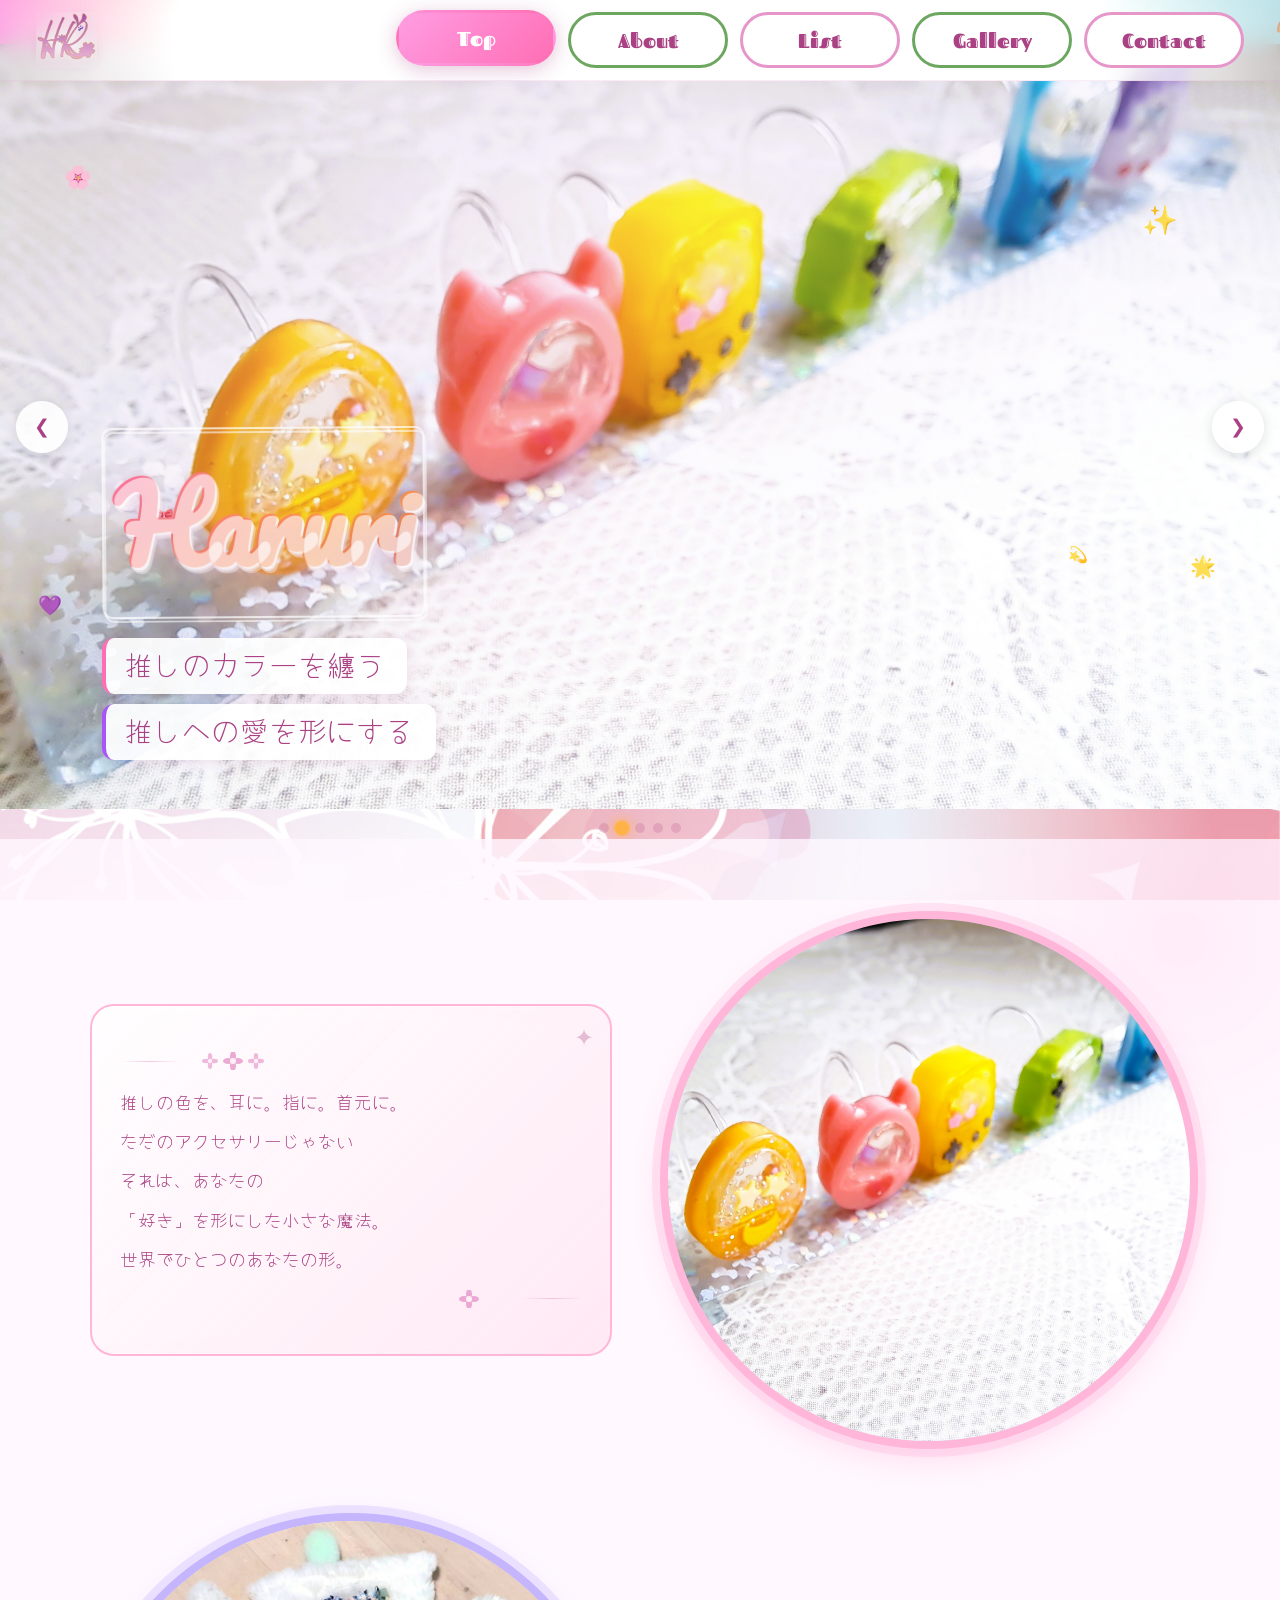
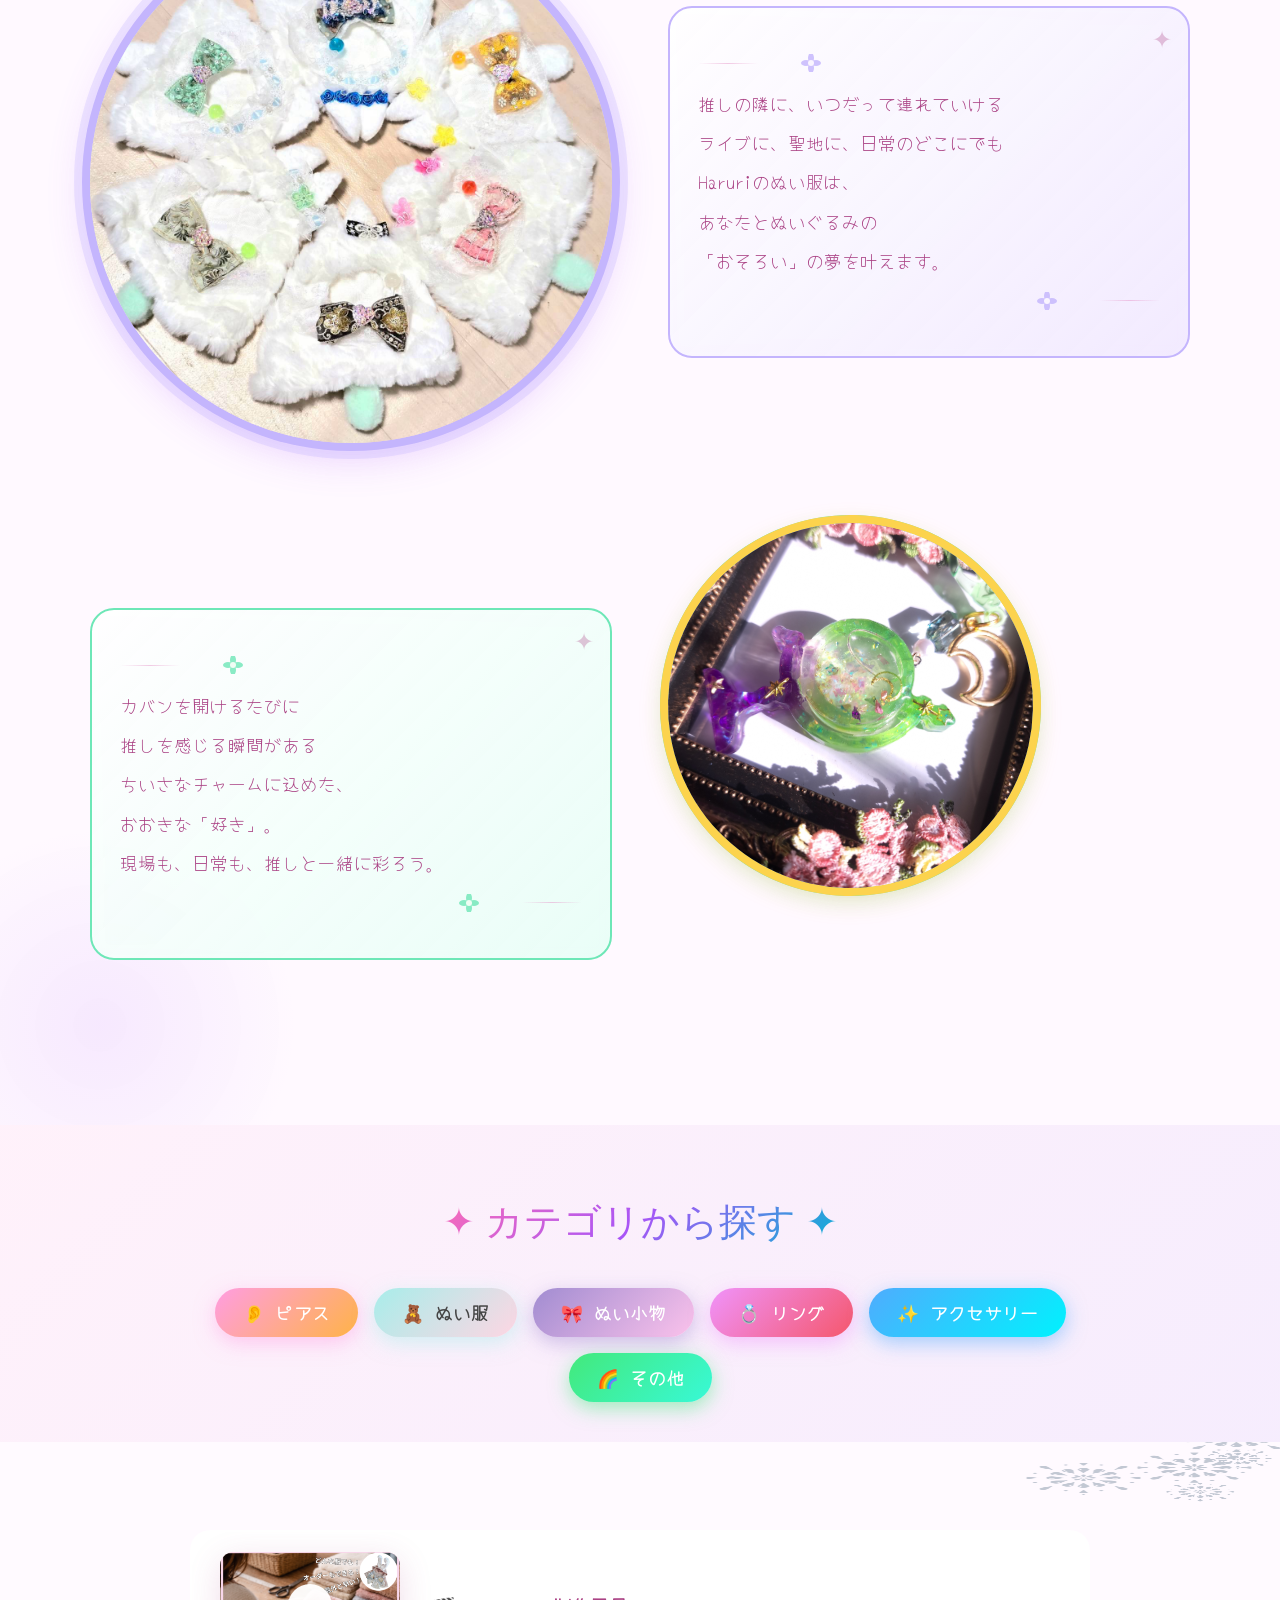
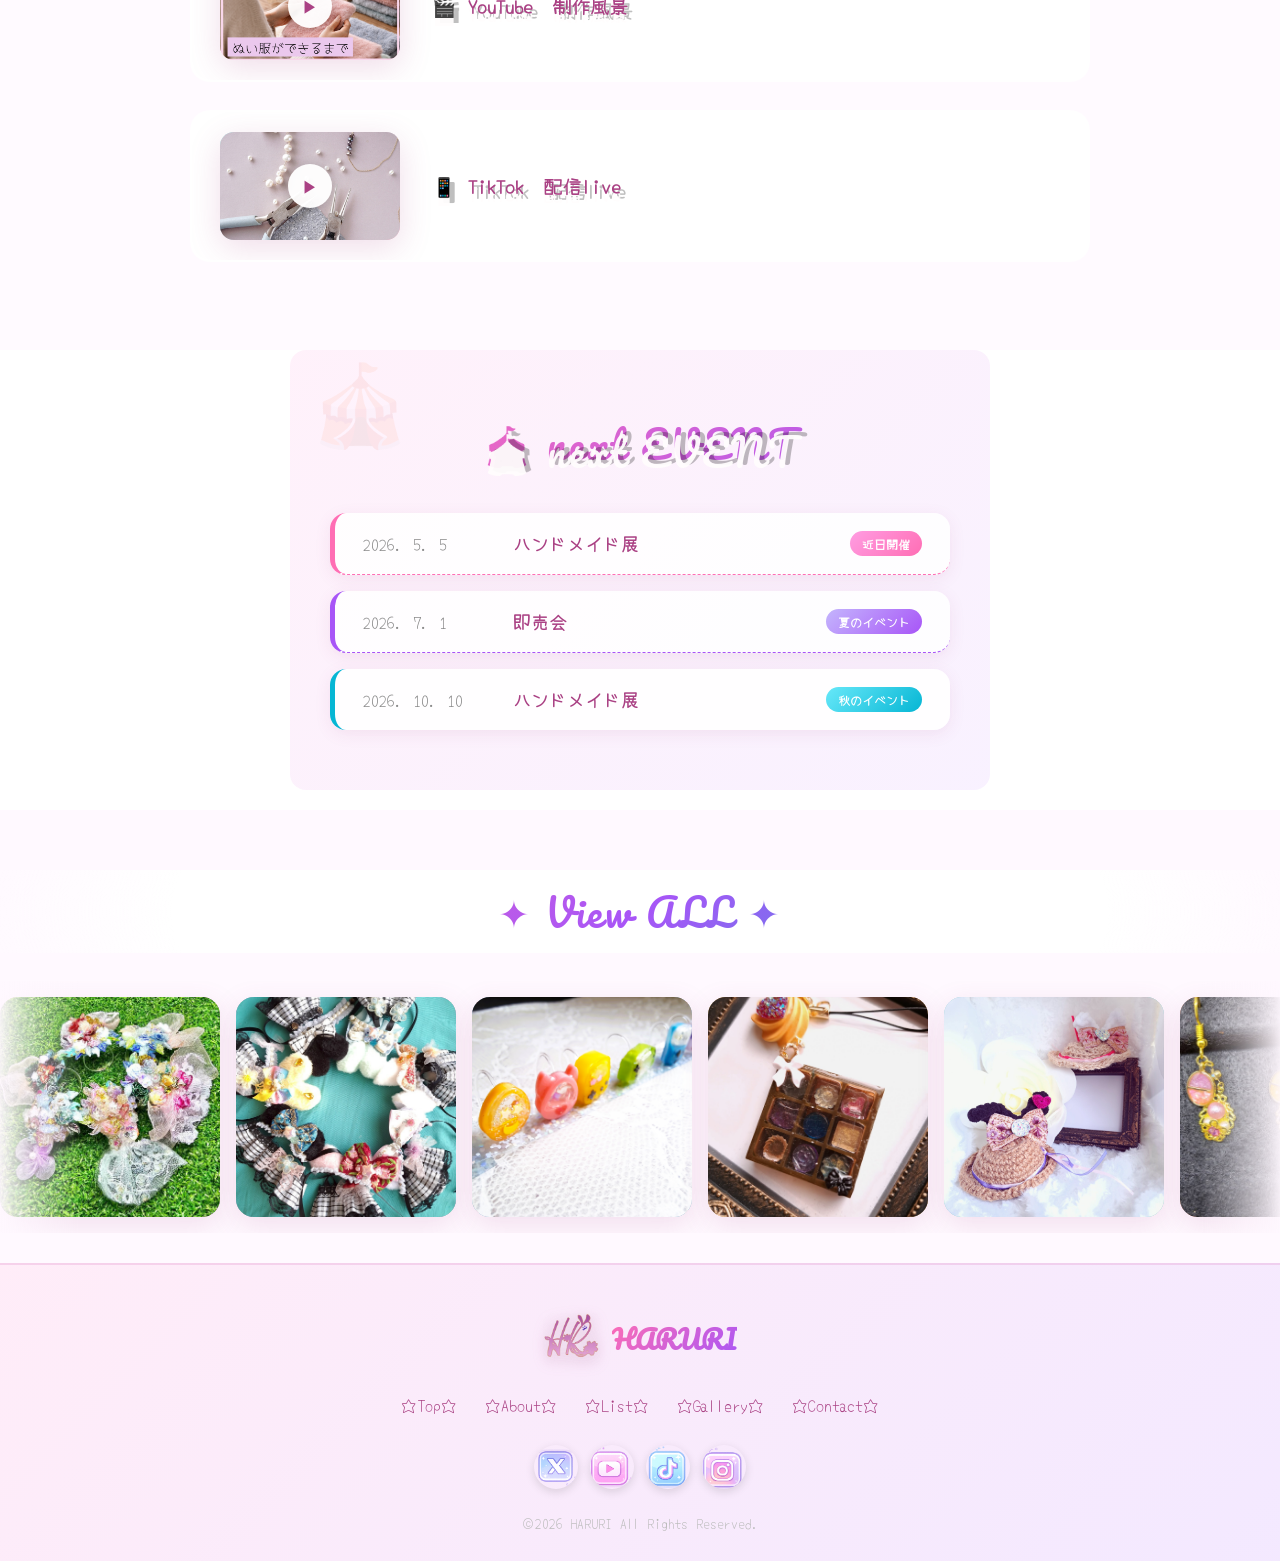
==== index.html @ 128d3395 "Update index.html" ====
<!DOCTYPE html>
<html lang="ja">
<head>
  <meta charset="UTF-8" />
  <meta name="viewport" content="width=device-width, initial-scale=1.0" />
  <title>HARURI - 推しの色を、耳に。指に。首元に。</title>
  <link rel="preconnect" href="https://fonts.googleapis.com" />
  <link rel="preconnect" href="https://fonts.gstatic.com" crossorigin />
  <link href="https://fonts.googleapis.com/css2?family=Fascinate+Inline&family=Yomogi&family=Pacifico&display=swap" rel="stylesheet" />
  <link rel="stylesheet" href="style.css" />
  <style>
    /* ===== POP UPGRADE STYLES ===== */

    /* Rainbow gradient util */
    @keyframes rainbowShift {
      0%   { filter: hue-rotate(0deg); }
      100% { filter: hue-rotate(360deg); }
    }
    @keyframes floatY {
      0%,100% { transform: translateY(0px) rotate(0deg); }
      50%      { transform: translateY(-14px) rotate(2deg); }
    }
    @keyframes floatYR {
      0%,100% { transform: translateY(0px) rotate(0deg); }
      50%      { transform: translateY(-10px) rotate(-2deg); }
    }
    @keyframes popIn {
      0%   { transform: scale(0) rotate(-10deg); opacity: 0; }
      70%  { transform: scale(1.15) rotate(3deg); opacity: 1; }
      100% { transform: scale(1) rotate(0deg); opacity: 1; }
    }
    @keyframes sparkle {
      0%,100% { opacity:0; transform: scale(0.4) rotate(0deg); }
      50%      { opacity:1; transform: scale(1.2) rotate(180deg); }
    }
    @keyframes marqueeLeft {
      from { transform: translateX(0); }
      to   { transform: translateX(-50%); }
    }
    @keyframes bounce {
      0%,100% { transform: translateY(0); }
      40%     { transform: translateY(-8px); }
      60%     { transform: translateY(-4px); }
    }
    @keyframes wobble {
      0%,100% { transform: rotate(-3deg); }
      50%     { transform: rotate(3deg); }
    }
    @keyframes pulseGlow {
      0%,100% { box-shadow: 0 0 10px 2px rgba(246,114,182,0.4); }
      50%     { box-shadow: 0 0 28px 10px rgba(168,85,247,0.5); }
    }
    @keyframes gradientBG {
      0%   { background-position: 0% 50%; }
      50%  { background-position: 100% 50%; }
      100% { background-position: 0% 50%; }
    }
    @keyframes twinkle {
      0%,100% { opacity:0.2; transform:scale(0.7); }
      50%      { opacity:1; transform:scale(1.3); }
    }
    @keyframes slideInLeft {
      from { opacity:0; transform:translateX(-60px); }
      to   { opacity:1; transform:translateX(0); }
    }
    @keyframes slideInRight {
      from { opacity:0; transform:translateX(60px); }
      to   { opacity:1; transform:translateX(0); }
    }
    @keyframes charPop {
      0%   { opacity:0; transform:translateY(30px) scale(0.5) rotate(-10deg); }
      60%  { transform:translateY(-6px) scale(1.1) rotate(3deg); }
      100% { opacity:1; transform:translateY(0) scale(1) rotate(0deg); }
    }
    @keyframes spin {
      from { transform: rotate(0deg); }
      to   { transform: rotate(360deg); }
    }

    /* ===== LOADING SCREEN ===== */
    #loading-screen {
      position: fixed; inset: 0; z-index: 9999;
      background: linear-gradient(-45deg, #ff9de2, #ffb347, #a8edea, #c3cfe2, #f093fb);
      background-size: 400% 400%;
      animation: gradientBG 3s ease infinite;
      display: flex; align-items: center; justify-content: center;
      flex-direction: column;
      transition: opacity 0.7s ease, transform 0.7s ease;
    }
    #loading-screen.hidden { opacity:0; pointer-events:none; transform:scale(1.05); }
    .ld-content { position: relative; display:flex; align-items:center; justify-content:center; width:220px; height:220px; }
    .ld-ring {
      position:absolute; border-radius:50%; border: 4px solid transparent;
    }
    .ld-ring--outer {
      width:200px; height:200px;
      border-top-color: rgba(255,255,255,0.9);
      border-right-color: rgba(255,255,255,0.6);
      animation: spin 1.6s linear infinite;
    }
    .ld-ring--inner {
      width:160px; height:160px;
      border-bottom-color: rgba(255,255,255,0.9);
      border-left-color: rgba(255,255,255,0.6);
      animation: spin 1.1s linear infinite reverse;
    }
    .ld-center { position:absolute; text-align:center; }
    .ld-heart { font-size:2rem; animation: bounce 1s ease infinite; }
    .ld-brand {
      font-family:'Pacifico', cursive; font-size:2rem;
      color:white; text-shadow: 0 2px 14px rgba(0,0,0,0.2);
      animation: popIn 0.7s 0.2s cubic-bezier(0.4,0,0.2,1) both;
    }
    .ld-catch {
      font-family:'Yomogi',cursive; font-size:0.85rem;
      color:rgba(255,255,255,0.9); margin-top:4px;
    }
    .ld-bar-wrap {
      width:260px; height:6px; background:rgba(255,255,255,0.3); border-radius:99px;
      margin-top:28px; overflow:hidden;
    }
    .ld-bar {
      height:100%; width:0%; border-radius:99px;
      background:white; animation: ldBarFill 1.8s ease forwards;
    }
    @keyframes ldBarFill { to { width:100%; } }
    .ld-bottom-text {
      margin-top:16px; color:rgba(255,255,255,0.85);
      font-family:'Yomogi',cursive; font-size:0.9rem;
      animation: bounce 2s ease infinite;
    }

    /* ===== RAINBOW TICKER (new) ===== */
    .rainbow-ticker {
      overflow: hidden; white-space: nowrap;
      background: linear-gradient(90deg,#ff9de2,#ffb347,#a8edea,#c3cfe2,#f093fb,#ff9de2);
      background-size: 200% 100%;
      animation: gradientBG 4s ease infinite;
      padding: 10px 0; font-family:'Yomogi',cursive; font-size:1rem;
      color: white; letter-spacing: 0.05em;
    }
    .ticker-inner {
      display:inline-block;
      animation: marqueeLeft 20s linear infinite;
    }
    .ticker-inner span { margin: 0 24px; }

    /* ===== HERO UPGRADES ===== */
    .hero { position:relative; overflow:hidden; }
    .slider-outer { position:relative; width:100%; height:85vh; min-height:500px; max-height:800px; overflow:hidden; }
    .hero-slides-inner { display:flex; width:500%; height:100%; transition:transform 0.7s cubic-bezier(0.4,0,0.2,1); will-change:transform; }
    .hero-slide-card { flex-shrink:0; width:20%; height:100%; position:relative; overflow:hidden; }
    .slide-img-block { position:absolute; inset:0; overflow:hidden; }
    .slide-img-block img { width:100%; height:100%; object-fit:cover; display:block; transition: transform 8s ease; }
    .hero-slide-card.active .slide-img-block img { transform: scale(1.06); }
    .s-img1 { background:linear-gradient(160deg,#ffd6e7,#ffe5f0,#ffc8dd); }
    .s-img2 { background:linear-gradient(160deg,#c8d0ff,#d0c8ff,#e0c8ff); }
    .s-img3 { background:linear-gradient(160deg,#d0ffd8,#c8ffee,#b8ffdd); }
    .s-img4 { background:linear-gradient(160deg,#fff0c8,#ffe8b0,#ffd890); }
    .s-img5 { background:linear-gradient(160deg,#c8f0ff,#b8e8ff,#a8d8ff); }
    .hero-slide-card::after {
      content:''; position:absolute; inset:0;
      background:linear-gradient(160deg,rgba(255,230,245,0.35) 0%,rgba(220,200,240,0.15) 40%,rgba(0,0,0,0) 70%);
      pointer-events:none; z-index:1;
    }

    /* Floating emoji decorations over hero */
    .hero-deco-emojis { position:absolute; inset:0; pointer-events:none; z-index:8; }
    .hero-emoji {
      position:absolute; font-size:1.8rem;
      animation: floatY 4s ease-in-out infinite;
      opacity:0.85;
    }
    .hero-emoji:nth-child(1) { left:5%;  top:15%; animation-duration:3.8s; font-size:1.4rem; }
    .hero-emoji:nth-child(2) { right:8%; top:20%; animation-duration:4.5s; animation-delay:-1s; }
    .hero-emoji:nth-child(3) { left:3%;  bottom:25%; animation-duration:5s; animation-delay:-2s; font-size:1.2rem; }
    .hero-emoji:nth-child(4) { right:5%; bottom:30%; animation-duration:3.5s; animation-delay:-0.5s; font-size:1.3rem; }
    .hero-emoji:nth-child(5) { left:12%; top:60%; animation-duration:4.2s; animation-delay:-3s; font-size:1rem; }
    .hero-emoji:nth-child(6) { right:15%; top:65%; animation-duration:5.2s; animation-delay:-1.5s; font-size:1rem; }

    /* hero overlay text */
    .hero-overlay-content {
      position:absolute; top:50%; left:8%;
      transform:translateY(-50%);
      z-index:10; text-align:left;
    }
    .hero-title { margin-bottom:20px; }
    .title-haruri {
      font-family:'Pacifico',cursive;
      font-size: clamp(3.5rem, 8vw, 8rem);
      display:inline-block;
      background: linear-gradient(135deg, #ff6eb4, #ff9a3c, #a855f7, #06b6d4);
      background-size: 200% 200%;
      -webkit-background-clip: text;
      -webkit-text-fill-color: transparent;
      background-clip: text;
      animation: gradientBG 4s ease infinite;
      filter: drop-shadow(2px 4px 0px rgba(255,255,255,0.8));
      padding: 4px 10px;
    }
    .hero-poem-area { display:flex; flex-direction:column; align-items:flex-start; gap:10px; }
    .poem-tag {
      background:rgba(255,255,255,0.92); border-radius:12px;
      padding:5px 22px 10px 18px; font-family:'Yomogi',cursive;
      font-size:clamp(1rem,2.5vw,1.8rem); color:var(--pink);
      box-shadow:0 2px 14px rgba(170,65,132,0.15); display:inline-block;
      backdrop-filter:blur(4px);
      border-left: 4px solid;
    }
    .poem-tag:nth-child(1) { border-color: #ff6eb4; animation: slideInLeft 0.7s 0.4s both; }
    .poem-tag:nth-child(2) { border-color: #a855f7; animation: slideInLeft 0.7s 0.65s both; }

    /* SLIDER DOTS - colorful */
    .slider-dots { display:flex; justify-content:center; gap:8px; padding:14px 0 6px; }
    .dot {
      width:10px; height:10px; border-radius:50%;
      background:rgba(170,65,132,0.2); cursor:pointer; transition:all 0.3s;
    }
    .dot.active { transform:scale(1.5); }
    .dot:nth-child(1).active { background:#ff6eb4; box-shadow:0 0 8px #ff6eb4; }
    .dot:nth-child(2).active { background:#ffb347; box-shadow:0 0 8px #ffb347; }
    .dot:nth-child(3).active { background:#a8edea; box-shadow:0 0 8px #a8edea; }
    .dot:nth-child(4).active { background:#a855f7; box-shadow:0 0 8px #a855f7; }
    .dot:nth-child(5).active { background:#06b6d4; box-shadow:0 0 8px #06b6d4; }

    /* slider buttons */
    .slider-btn {
      position:absolute; top:50%; transform:translateY(-50%);
      background:rgba(255,255,255,0.88); border:none; border-radius:50%;
      width:52px; height:52px; cursor:pointer;
      font-size:1.2rem; color:var(--pink);
      display:flex; align-items:center; justify-content:center;
      z-index:20; box-shadow:0 3px 14px rgba(0,0,0,0.13);
      transition:var(--transition);
    }
    .slider-btn:hover {
      background:white; transform:translateY(-50%) scale(1.12);
      box-shadow:0 6px 24px rgba(170,65,132,0.3);
    }
    .slider-prev { left:16px; }
    .slider-next { right:16px; }

    /* ===== COPY SECTION ===== */
    .copy-section {
      padding:80px 40px;
      background:rgba(255,248,255,0.8);
      position:relative; overflow:hidden;
    }
    /* floating background shapes */
    .copy-section::before {
      content:''; position:absolute;
      width:500px; height:500px; border-radius:50%;
      background:radial-gradient(circle, rgba(255,150,210,0.12), transparent 70%);
      top:-150px; right:-150px; pointer-events:none;
    }
    .copy-section::after {
      content:''; position:absolute;
      width:400px; height:400px; border-radius:50%;
      background:radial-gradient(circle, rgba(168,85,247,0.1), transparent 70%);
      bottom:-100px; left:-100px; pointer-events:none;
    }
    .copy-grid { max-width:1100px; margin:0 auto; display:flex; flex-direction:column; gap:80px; position:relative; z-index:1; }
    .copy-block { display:grid; grid-template-columns:1fr 1fr; align-items:center; gap:56px; }
    .copy-block.reverse { direction:rtl; }
    .copy-block.reverse > * { direction:ltr; }
    .copy-img-wrap { position:relative; }
    .copy-img {
      width:100%; aspect-ratio:1; border-radius:50%;
      overflow:hidden; position:relative;
      transition: transform 0.4s ease;
    }
    .copy-img:hover { transform:scale(1.04) rotate(2deg); }
    .copy-img img { position:absolute; inset:0; width:100%; height:100%; object-fit:cover; display:block; }

    /* colorful ring per block */
    .copy-block:nth-child(1) .copy-img { box-shadow:0 0 0 8px #ffb6d9, 0 0 0 16px rgba(255,182,217,0.3), 0 12px 40px rgba(255,110,180,0.3); animation: pulseGlow 3s ease infinite; }
    .copy-block:nth-child(2) .copy-img { box-shadow:0 0 0 8px #c4b5fd, 0 0 0 16px rgba(196,181,253,0.3), 0 12px 40px rgba(168,85,247,0.3); }
    .copy-block:nth-child(3) .copy-img { box-shadow:0 0 0 8px #6ee7b7, 0 0 0 16px rgba(110,231,183,0.3), 0 12px 40px rgba(16,185,129,0.3); }

    .copy-poem-bg {
      background:rgba(255,255,255,0.88);
      border-radius:24px; padding:32px 28px;
      backdrop-filter:blur(8px);
      position:relative; overflow:hidden;
    }
    .copy-block:nth-child(1) .copy-poem-bg {
      border: 2px solid #ffb6d9;
      background:linear-gradient(135deg,rgba(255,255,255,0.95),rgba(255,230,242,0.85));
    }
    .copy-block:nth-child(2) .copy-poem-bg {
      border: 2px solid #c4b5fd;
      background:linear-gradient(135deg,rgba(255,255,255,0.95),rgba(240,232,255,0.85));
    }
    .copy-block:nth-child(3) .copy-poem-bg {
      border: 2px solid #6ee7b7;
      background:linear-gradient(135deg,rgba(255,255,255,0.95),rgba(230,255,246,0.85));
    }
    .copy-poem-bg::before {
      content:'✦'; position:absolute; top:12px; right:16px;
      font-size:1.5rem; opacity:0.3; animation:sparkle 2s ease infinite;
    }
    .copy-text { font-family:'Yomogi',cursive; font-size:1.1rem; line-height:2; }
    .copy-text p { margin-bottom:4px; }

    /* Char animation class - applied via JS */
    .char-anim {
      display:inline-block;
      opacity:0; animation:charPop 0.5s ease forwards;
    }

    /* flower dividers */
    .copy-flower-divider { display:flex; align-items:center; gap:8px; margin:14px 0; }
    .copy-flower-line { flex:1; height:1px; background:linear-gradient(90deg,transparent,rgba(230,150,201,0.5),transparent); }

    /* ===== CATEGORY BUBBLES (new section) ===== */
    .category-section {
      padding:60px 40px 40px;
      background:linear-gradient(135deg,rgba(255,240,250,0.9),rgba(240,232,255,0.9),rgba(232,248,255,0.9));
      background-size:300% 300%;
      animation: gradientBG 8s ease infinite;
    }
    .category-title-wrap { text-align:center; margin-bottom:36px; }
    .category-title {
      font-family:'Pacifico',cursive; font-size:clamp(1.6rem,4vw,2.4rem);
      background:linear-gradient(135deg,#ff6eb4,#a855f7,#06b6d4);
      -webkit-background-clip:text; -webkit-text-fill-color:transparent; background-clip:text;
      display:inline-block;
    }
    .category-bubbles {
      display:flex; flex-wrap:wrap; gap:16px; justify-content:center;
      max-width:900px; margin:0 auto;
    }
    .cat-bubble {
      display:inline-flex; align-items:center; gap:8px;
      padding:12px 28px; border-radius:999px; font-family:'Yomogi',cursive;
      font-size:1.1rem; cursor:pointer; transition:all 0.3s ease;
      text-decoration:none; position:relative; overflow:hidden;
      font-weight:700;
    }
    .cat-bubble::before {
      content:''; position:absolute; inset:0;
      background:rgba(255,255,255,0.3); opacity:0; transition:opacity 0.3s;
    }
    .cat-bubble:hover::before { opacity:1; }
    .cat-bubble:hover { transform:translateY(-5px) scale(1.06); }
    .cat-bubble:nth-child(1) { background:linear-gradient(135deg,#ff9de2,#ffb347); color:white; box-shadow:0 6px 20px rgba(255,157,226,0.5); }
    .cat-bubble:nth-child(2) { background:linear-gradient(135deg,#a8edea,#fed6e3); color:#444; box-shadow:0 6px 20px rgba(168,237,234,0.5); }
    .cat-bubble:nth-child(3) { background:linear-gradient(135deg,#a18cd1,#fbc2eb); color:white; box-shadow:0 6px 20px rgba(161,140,209,0.5); }
    .cat-bubble:nth-child(4) { background:linear-gradient(135deg,#f093fb,#f5576c); color:white; box-shadow:0 6px 20px rgba(240,147,251,0.5); }
    .cat-bubble:nth-child(5) { background:linear-gradient(135deg,#4facfe,#00f2fe); color:white; box-shadow:0 6px 20px rgba(79,172,254,0.5); }
    .cat-bubble:nth-child(6) { background:linear-gradient(135deg,#43e97b,#38f9d7); color:white; box-shadow:0 6px 20px rgba(67,233,123,0.5); }

    /* ===== MEDIA SECTION ===== */
    .media-section {
      padding:60px 40px;
      background:rgba(255,248,255,0.75); position:relative;
    }
    .media-deco { text-align:center; }
    .media-deco-img { max-height:80px; mix-blend-mode:multiply; animation:floatY 4s ease-in-out infinite; }
    .media-row {
      display:flex; align-items:center; gap:32px;
      max-width:900px; margin:28px auto; padding:20px 28px;
      background:rgba(255,255,255,0.85); border-radius:20px;
      text-decoration:none; cursor:pointer;
      transition:all 0.35s cubic-bezier(0.4,0,0.2,1);
      border:2px solid transparent;
      position:relative; overflow:hidden;
    }
    .media-row::before {
      content:''; position:absolute; inset:0;
      background:linear-gradient(135deg,rgba(255,110,180,0.06),rgba(168,85,247,0.06));
      opacity:0; transition:opacity 0.3s;
    }
    .media-row:hover::before { opacity:1; }
    .media-row:hover {
      transform:translateY(-4px);
      box-shadow:0 12px 40px rgba(170,65,132,0.18);
      border-color:rgba(255,110,180,0.3);
    }
    .media-row--reverse { flex-direction:row-reverse; }
    .media-row-thumb {
      position:relative; flex-shrink:0;
      width:180px; height:108px; border-radius:14px; overflow:hidden;
    }
    .media-row-photo { width:100%; height:100%; object-fit:cover; display:block; }
    .media-row-bg { position:absolute; inset:0; }
    .yt-thumb { background:linear-gradient(135deg,#ff6b6b,#ee0979); opacity:0.3; }
    .tk-thumb { background:linear-gradient(135deg,#00f2ea,#ff0050); opacity:0.3; }
    .media-play-btn {
      position:absolute; top:50%; left:50%; transform:translate(-50%,-50%);
      width:44px; height:44px; border-radius:50%;
      background:rgba(255,255,255,0.95); display:flex; align-items:center; justify-content:center;
      font-size:1rem; color:var(--pink);
      box-shadow:0 2px 14px rgba(0,0,0,0.2);
      transition:all 0.3s;
    }
    .media-row:hover .media-play-btn { transform:translate(-50%,-50%) scale(1.15); background:white; }
    .media-row-label {
      font-family:'Yomogi',cursive; font-size:1.2rem; color:var(--pink);
      font-weight:700; flex:1;
    }

    /* ===== EVENT SECTION - card style ===== */
    .event {
      padding:60px 40px;
      background:linear-gradient(135deg,rgba(255,240,250,0.9),rgba(248,240,255,0.9));
      position:relative; overflow:hidden;
    }
    .event::before {
      content:'🎪'; position:absolute; top:-10px; left:20px; font-size:5rem; opacity:0.07;
    }
    .event-title {
      font-family:'Pacifico',cursive; font-size:clamp(1.6rem,4vw,2.4rem);
      text-align:center; margin-bottom:36px;
      background:linear-gradient(135deg,#ff6eb4,#a855f7);
      -webkit-background-clip:text; -webkit-text-fill-color:transparent; background-clip:text;
    }
    .event-list {
      list-style:none; max-width:700px; margin:0 auto;
      display:flex; flex-direction:column; gap:16px;
    }
    .event-list li {
      display:flex; align-items:center; gap:20px;
      padding:18px 28px; border-radius:16px;
      background:rgba(255,255,255,0.9);
      border-left:5px solid;
      box-shadow:0 4px 16px rgba(170,65,132,0.1);
      transition:all 0.3s ease;
      cursor:default;
    }
    .event-list li:hover { transform:translateX(6px); box-shadow:0 8px 28px rgba(170,65,132,0.2); }
    .event-list li:nth-child(1) { border-color:#ff6eb4; }
    .event-list li:nth-child(2) { border-color:#a855f7; }
    .event-list li:nth-child(3) { border-color:#06b6d4; }
    .event-list li .date {
      font-family:'Yomogi',cursive; font-size:1rem; color:#888; min-width:130px;
    }
    .event-list li .text {
      font-family:'Yomogi',cursive; font-size:1.1rem; color:var(--pink); font-weight:700; flex:1;
    }
    .event-badge {
      padding:4px 12px; border-radius:999px; font-size:0.75rem; font-family:'Yomogi',cursive;
      font-weight:700; color:white;
    }
    .event-list li:nth-child(1) .event-badge { background:linear-gradient(135deg,#ff9de2,#ff6eb4); }
    .event-list li:nth-child(2) .event-badge { background:linear-gradient(135deg,#c4b5fd,#a855f7); }
    .event-list li:nth-child(3) .event-badge { background:linear-gradient(135deg,#67e8f9,#06b6d4); }

    /* ===== GALLERY SECTION ===== */
    .gallery-section {
      padding:60px 0 30px;
      background:rgba(255,248,255,0.8); overflow:hidden;
    }
    .section-header { text-align:center; margin-bottom:28px; }
    .section-title {
      font-family:'Pacifico',cursive; font-size:clamp(1.6rem,4vw,2.4rem);
      background:linear-gradient(135deg,#ff6eb4,#a855f7,#06b6d4);
      -webkit-background-clip:text; -webkit-text-fill-color:transparent; background-clip:text;
      animation:rainbowShift 4s linear infinite;
    }
    .gallery-outer { overflow:hidden; position:relative; }
    .gallery-outer::before,.gallery-outer::after {
      content:''; position:absolute; top:0; bottom:0; width:80px; z-index:10; pointer-events:none;
    }
    .gallery-outer::before { left:0; background:linear-gradient(to right,rgba(255,248,255,0.95),transparent); }
    .gallery-outer::after  { right:0; background:linear-gradient(to left,rgba(255,248,255,0.95),transparent); }
    .gallery-track {
      display:flex; gap:16px; padding:16px 0;
      animation:marqueeLeft 22s linear infinite;
      width:max-content;
    }
    .gallery-track:hover { animation-play-state:paused; }
    .gallery-item {
      flex-shrink:0; cursor:pointer;
      border-radius:18px; overflow:hidden;
      transition:all 0.3s ease;
      position:relative;
    }
    .gallery-item:hover { transform:translateY(-8px) scale(1.04); box-shadow:0 16px 40px rgba(170,65,132,0.3); }
    .gallery-img {
      width:220px; height:220px; position:relative;
    }
    .gallery-img img { width:100%; height:100%; object-fit:cover; display:block; }
    /* colorful borders */
    .g-img1 { box-shadow:inset 0 0 0 4px rgba(255,110,180,0.4); }
    .g-img2 { box-shadow:inset 0 0 0 4px rgba(168,85,247,0.4); }
    .g-img3 { box-shadow:inset 0 0 0 4px rgba(6,182,212,0.4); }
    .g-img4 { box-shadow:inset 0 0 0 4px rgba(255,179,71,0.4); }
    .g-img5 { box-shadow:inset 0 0 0 4px rgba(110,231,183,0.4); }
    .g-img6 { box-shadow:inset 0 0 0 4px rgba(249,115,22,0.4); }

    /* ===== SPARKLE CURSOR TRAIL ===== */
    .cursor-sparkle {
      position:fixed; pointer-events:none; z-index:9999;
      font-size:1rem; animation:sparkle 0.7s ease forwards;
    }

    /* ===== NAV UPGRADES ===== */
    .nav-btn {
      transition:all 0.3s cubic-bezier(0.4,0,0.2,1);
    }
    .nav-btn:nth-child(1):hover, .nav-btn:nth-child(1).active { background:linear-gradient(135deg,#ff9de2,#ff6eb4); color:white; border-color:transparent; }
    .nav-btn:nth-child(2):hover, .nav-btn:nth-child(2).active { background:linear-gradient(135deg,#f093fb,#a855f7); color:white; border-color:transparent; }
    .nav-btn:nth-child(3):hover, .nav-btn:nth-child(3).active { background:linear-gradient(135deg,#a8edea,#06b6d4); color:white; border-color:transparent; }
    .nav-btn:nth-child(4):hover, .nav-btn:nth-child(4).active { background:linear-gradient(135deg,#ffecd2,#fcb69f); color:#a0522d; border-color:transparent; }
    .nav-btn:nth-child(5):hover, .nav-btn:nth-child(5).active { background:linear-gradient(135deg,#a1c4fd,#c2e9fb); color:#1a6b8a; border-color:transparent; }

    /* ===== DOUBLE IMG ===== */
    .copy-img-wrap--double { position:relative; aspect-ratio:1; }
    .copy-double-imgs { position:relative; width:100%; height:100%; }
    .copy-double-img { position:absolute; width:70%; aspect-ratio:1; border-radius:50%; overflow:hidden; }
    .copy-double-img img { width:100%; height:100%; object-fit:cover; }
    .copy-double-img--back  { top:0; right:0; box-shadow:0 0 0 8px #6ee7b7, 0 8px 28px rgba(16,185,129,0.2); animation:floatY 5s ease-in-out infinite; }
    .copy-double-img--front { bottom:0; left:0; box-shadow:0 0 0 8px #fcd34d, 0 8px 28px rgba(251,191,36,0.3); animation:floatYR 4s ease-in-out infinite; z-index:2; }

    /* ===== FOOTER ===== */
    .site-footer {
      background:linear-gradient(135deg,rgba(255,236,248,0.97),rgba(243,232,255,0.97));
      padding:48px 40px 28px; border-top:2px solid rgba(230,150,201,0.3);
    }
    .footer-inner { max-width:1200px; margin:0 auto; display:flex; flex-direction:column; align-items:center; gap:24px; }
    .footer-logo-wrap { display:flex; align-items:center; gap:12px; }
    .footer-brand {
      font-family:'Pacifico',cursive; font-size:1.6rem;
      background:linear-gradient(135deg,#ff6eb4,#a855f7); -webkit-background-clip:text; -webkit-text-fill-color:transparent; background-clip:text;
    }
    .footer-nav { display:flex; flex-wrap:wrap; gap:12px; justify-content:center; }
    .footer-nav a {
      font-family:'Yomogi',cursive; color:var(--pink);
      transition:all 0.3s; padding:4px 8px; border-radius:8px;
    }
    .footer-nav a:hover { color:#a855f7; background:rgba(168,85,247,0.08); transform:scale(1.1); }
    .footer-sns { display:flex; gap:12px; }
    .sns-btn { width:44px; height:44px; border-radius:50%; overflow:hidden; display:flex; align-items:center; justify-content:center; transition:all 0.3s; }
    .sns-btn img { width:100%; height:100%; object-fit:cover; }
    .sns-btn:hover { transform:scale(1.2) rotate(8deg); }
    .sns-x:hover  { box-shadow:0 0 14px rgba(0,0,0,0.3); }
    .sns-yt:hover { box-shadow:0 0 14px rgba(255,0,0,0.4); }
    .sns-tt:hover { box-shadow:0 0 14px rgba(0,242,234,0.4); }
    .sns-ig:hover { box-shadow:0 0 14px rgba(225,48,108,0.4); }
    .footer-copy { font-family:'Yomogi',cursive; font-size:0.85rem; color:#bbb; }

    /* ===== MODAL ===== */
    .modal-overlay {
      position:fixed; inset:0; z-index:1000;
      background:rgba(0,0,0,0.55); backdrop-filter:blur(6px);
      display:none; align-items:center; justify-content:center;
    }
    .modal-overlay.open { display:flex; }
    .modal-box {
      background:rgba(255,255,255,0.97); border-radius:24px; padding:32px;
      max-width:90vw; max-height:90vh; overflow:auto;
      box-shadow:0 20px 60px rgba(0,0,0,0.2); position:relative;
      animation:popIn 0.4s cubic-bezier(0.4,0,0.2,1) both;
    }
    .modal-box--gallery { padding:20px; max-width:600px; }
    .modal-close {
      position:absolute; top:12px; right:16px;
      background:none; border:none; font-size:1.4rem; cursor:pointer; color:#aaa;
      transition:all 0.3s; line-height:1;
    }
    .modal-close:hover { color:var(--pink); transform:rotate(90deg) scale(1.2); }
    .gallery-modal-img { border-radius:14px; overflow:hidden; }
    .gallery-modal-img img { width:100%; display:block; }
    .gallery-modal-label { text-align:center; margin-top:10px; font-family:'Yomogi',cursive; color:var(--pink); }
    .gallery-modal-nav { display:flex; justify-content:center; gap:16px; margin-top:14px; }
    .gallery-modal-nav button {
      background:linear-gradient(135deg,#ff9de2,#a855f7); color:white;
      border:none; width:44px; height:44px; border-radius:50%; cursor:pointer; font-size:1.1rem;
      transition:all 0.3s;
    }
    .gallery-modal-nav button:hover { transform:scale(1.1); }

    /* ===== PETALS ===== */
    .petals-container { position:fixed; inset:0; pointer-events:none; z-index:999; }

    /* ===== RESPONSIVE ===== */
    @media (max-width:768px) {
      .copy-block { grid-template-columns:1fr; gap:32px; }
      .copy-block.reverse { direction:ltr; }
      .copy-section { padding:48px 20px; }
      .category-section { padding:40px 20px; }
      .event { padding:40px 20px; }
      .media-section { padding:40px 20px; }
      .media-row { flex-direction:column; }
      .media-row--reverse { flex-direction:column; }
      .media-row-thumb { width:100%; height:160px; }
      .global-nav { display:none; }
      .hamburger { display:flex; }
    }
  </style>
</head>
<body>

  <!-- LOADING SCREEN -->
  <div id="loading-screen">
    <div class="ld-content">
      <div class="ld-ring ld-ring--outer"></div>
      <div class="ld-ring ld-ring--inner"></div>
      <div class="ld-center">
        <div class="ld-heart">♡</div>
        <div class="ld-brand">Haruri</div>
        <div class="ld-catch">推しのカラーを纏う</div>
      </div>
    </div>
    <div class="ld-bar-wrap"><div class="ld-bar"></div></div>
    <div class="ld-bottom-text">推しへの愛を形にする ✦</div>
  </div>

  <!-- HEADER -->
  <header class="site-header">
    <div class="header-inner">
      <a href="index.html" class="logo-link">
        <img src="./image/rogorogo.png" alt="HARURI ロゴ" class="logo-img" />
      </a>
      <nav class="global-nav">
        <a href="index.html"   class="nav-btn active">Top</a>
        <a href="about.html"   class="nav-btn">About</a>
        <a href="list.html"    class="nav-btn">List</a>
        <a href="gallery.html" class="nav-btn">Gallery</a>
        <a href="contact.html" class="nav-btn">Contact</a>
      </nav>
      <button class="hamburger" id="hamburger" aria-label="メニュー">
        <span></span><span></span><span></span>
      </button>
    </div>
    <div class="mobile-nav" id="mobileNav">
      <a href="index.html"   class="nav-btn">Top</a>
      <a href="about.html"   class="nav-btn">About</a>
      <a href="list.html"    class="nav-btn">List</a>
      <a href="gallery.html" class="nav-btn">Gallery</a>
      <a href="contact.html" class="nav-btn">Contact</a>
    </div>
  </header>

  <!-- RAINBOW TICKER -->
  <div class="rainbow-ticker">
    <div class="ticker-inner">
      <span>✦ 推しのカラーを纏う</span>
      <span>🌸 ハンドメイドアクセサリー</span>
      <span>✦ ぬい服 &amp; ぬい小物</span>
      <span>💜 推しへの愛を形にする</span>
      <span>✦ レジンアクセサリー</span>
      <span>🌈 オーダーメイド受付中</span>
      <span>✦ 推しのカラーを纏う</span>
      <span>🌸 ハンドメイドアクセサリー</span>
      <span>✦ ぬい服 &amp; ぬい小物</span>
      <span>💜 推しへの愛を形にする</span>
      <span>✦ レジンアクセサリー</span>
      <span>🌈 オーダーメイド受付中</span>
    </div>
  </div>

  <!-- HERO -->
  <section class="hero" id="top">
    <div class="slider-outer">
      <div id="heroSlidesInner" class="hero-slides-inner">
        <div class="hero-slide-card active">
          <div class="slide-img-block s-img1"><img src="./image/nekomaru.jpg" alt="ねこまる"></div>
        </div>
        <div class="hero-slide-card">
          <div class="slide-img-block s-img2"><img src="./image/ゲーム機.jpg" alt="ゲーム"></div>
        </div>
        <div class="hero-slide-card">
          <div class="slide-img-block s-img3"><img src="./image/まる.jpg" alt="まる"></div>
        </div>
        <div class="hero-slide-card">
          <div class="slide-img-block s-img4"><img src="./image/ゆび.jpg" alt="ゆび"></div>
        </div>
        <div class="hero-slide-card">
          <div class="slide-img-block s-img5"><img src="./image/レジン.jpg" alt="レジン"></div>
        </div>
      </div>
      <button class="slider-btn slider-prev" id="sliderPrev">&#10094;</button>
      <button class="slider-btn slider-next" id="sliderNext">&#10095;</button>

      <!-- floating emojis -->
      <div class="hero-deco-emojis">
        <div class="hero-emoji">🌸</div>
        <div class="hero-emoji">✨</div>
        <div class="hero-emoji">💜</div>
        <div class="hero-emoji">🌟</div>
        <div class="hero-emoji">🎀</div>
        <div class="hero-emoji">💫</div>
      </div>

      <div class="hero-overlay-content">
        <h1 class="hero-title"><span class="title-haruri">Haruri</span></h1>
        <div class="hero-poem-area">
          <span class="poem-tag">推しのカラーを纏う</span>
          <span class="poem-tag">推しへの愛を形にする</span>
        </div>
      </div>
    </div>
    <div class="slider-dots" id="sliderDots">
      <span class="dot active"></span>
      <span class="dot"></span>
      <span class="dot"></span>
      <span class="dot"></span>
      <span class="dot"></span>
    </div>
  </section>

  <!-- COPY SECTION -->
  <section class="copy-section" id="about">
    <div class="copy-grid">

      <div class="copy-block fade-in">
        <div class="copy-poem-wrap">
          <div class="copy-poem-bg">
            <div class="copy-flower-divider copy-flower-divider--top">
              <div class="copy-flower-line"></div>
              <svg width="90" height="18" viewBox="0 0 90 18" fill="none" xmlns="http://www.w3.org/2000/svg">
                <g transform="translate(45,9)"><ellipse cx="0" cy="-5" rx="3" ry="5" fill="#E696C9" opacity="0.8"/><ellipse cx="0" cy="5" rx="3" ry="5" fill="#E696C9" opacity="0.8"/><ellipse cx="-5" cy="0" rx="5" ry="3" fill="#E696C9" opacity="0.8"/><ellipse cx="5" cy="0" rx="5" ry="3" fill="#E696C9" opacity="0.8"/><circle cx="0" cy="0" r="3" fill="#fff0f8"/></g>
                <g transform="translate(22,9)"><ellipse cx="0" cy="-4" rx="2.2" ry="4" fill="#E696C9" opacity="0.65"/><ellipse cx="0" cy="4" rx="2.2" ry="4" fill="#E696C9" opacity="0.65"/><ellipse cx="-4" cy="0" rx="4" ry="2.2" fill="#E696C9" opacity="0.65"/><ellipse cx="4" cy="0" rx="4" ry="2.2" fill="#E696C9" opacity="0.65"/><circle cx="0" cy="0" r="2.2" fill="#fff0f8"/></g>
                <g transform="translate(68,9)"><ellipse cx="0" cy="-4" rx="2.2" ry="4" fill="#E696C9" opacity="0.65"/><ellipse cx="0" cy="4" rx="2.2" ry="4" fill="#E696C9" opacity="0.65"/><ellipse cx="-4" cy="0" rx="4" ry="2.2" fill="#E696C9" opacity="0.65"/><ellipse cx="4" cy="0" rx="4" ry="2.2" fill="#E696C9" opacity="0.65"/><circle cx="0" cy="0" r="2.2" fill="#fff0f8"/></g>
              </svg>
              <div class="copy-flower-line"></div>
            </div>
            <div class="copy-text anim-text">
              <p>推しの色を、耳に。指に。首元に。</p>
              <p>ただのアクセサリーじゃない</p>
              <p>それは、あなたの</p>
              <p>「好き」を形にした小さな魔法。</p>
              <p>世界でひとつのあなたの形。</p>
            </div>
            <div class="copy-flower-divider copy-flower-divider--bottom">
              <div class="copy-flower-line"></div>
              <svg width="90" height="18" viewBox="0 0 90 18" fill="none" xmlns="http://www.w3.org/2000/svg">
                <g transform="translate(45,9)"><ellipse cx="0" cy="-5" rx="3" ry="5" fill="#E696C9" opacity="0.8"/><ellipse cx="0" cy="5" rx="3" ry="5" fill="#E696C9" opacity="0.8"/><ellipse cx="-5" cy="0" rx="5" ry="3" fill="#E696C9" opacity="0.8"/><ellipse cx="5" cy="0" rx="5" ry="3" fill="#E696C9" opacity="0.8"/><circle cx="0" cy="0" r="3" fill="#fff0f8"/></g>
              </svg>
              <div class="copy-flower-line"></div>
            </div>
          </div>
        </div>
        <div class="copy-img-wrap">
          <div class="copy-img img-resin">
            <img src="./image/ゲーム機.jpg" alt="ゲーム">
          </div>
        </div>
      </div>

      <div class="copy-block reverse fade-in" style="--delay:0.12s">
        <div class="copy-poem-wrap">
          <div class="copy-poem-bg">
            <div class="copy-flower-divider copy-flower-divider--top">
              <div class="copy-flower-line"></div>
              <svg width="90" height="18" viewBox="0 0 90 18" fill="none"><g transform="translate(45,9)"><ellipse cx="0" cy="-5" rx="3" ry="5" fill="#c4b5fd" opacity="0.8"/><ellipse cx="0" cy="5" rx="3" ry="5" fill="#c4b5fd" opacity="0.8"/><ellipse cx="-5" cy="0" rx="5" ry="3" fill="#c4b5fd" opacity="0.8"/><ellipse cx="5" cy="0" rx="5" ry="3" fill="#c4b5fd" opacity="0.8"/><circle cx="0" cy="0" r="3" fill="#faf5ff"/></g></svg>
              <div class="copy-flower-line"></div>
            </div>
            <div class="copy-text anim-text">
              <p>推しの隣に、いつだって連れていける</p>
              <p>ライブに、聖地に、日常のどこにでも</p>
              <p>Haruriのぬい服は、</p>
              <p>あなたとぬいぐるみの</p>
              <p>「おそろい」の夢を叶えます。</p>
            </div>
            <div class="copy-flower-divider copy-flower-divider--bottom">
              <div class="copy-flower-line"></div>
              <svg width="90" height="18" viewBox="0 0 90 18" fill="none"><g transform="translate(45,9)"><ellipse cx="0" cy="-5" rx="3" ry="5" fill="#c4b5fd" opacity="0.8"/><ellipse cx="0" cy="5" rx="3" ry="5" fill="#c4b5fd" opacity="0.8"/><ellipse cx="-5" cy="0" rx="5" ry="3" fill="#c4b5fd" opacity="0.8"/><ellipse cx="5" cy="0" rx="5" ry="3" fill="#c4b5fd" opacity="0.8"/><circle cx="0" cy="0" r="3" fill="#faf5ff"/></g></svg>
              <div class="copy-flower-line"></div>
            </div>
          </div>
        </div>
        <div class="copy-img-wrap">
          <div class="copy-img img-nuifuku">
            <img src="./image/猫服.jpg" alt="猫服">
          </div>
        </div>
      </div>

      <div class="copy-block fade-in" style="--delay:0.24s">
        <div class="copy-poem-wrap">
          <div class="copy-poem-bg">
            <div class="copy-flower-divider copy-flower-divider--top">
              <div class="copy-flower-line"></div>
              <svg width="90" height="18" viewBox="0 0 90 18" fill="none"><g transform="translate(45,9)"><ellipse cx="0" cy="-5" rx="3" ry="5" fill="#6ee7b7" opacity="0.8"/><ellipse cx="0" cy="5" rx="3" ry="5" fill="#6ee7b7" opacity="0.8"/><ellipse cx="-5" cy="0" rx="5" ry="3" fill="#6ee7b7" opacity="0.8"/><ellipse cx="5" cy="0" rx="5" ry="3" fill="#6ee7b7" opacity="0.8"/><circle cx="0" cy="0" r="3" fill="#f0fdf4"/></g></svg>
              <div class="copy-flower-line"></div>
            </div>
            <div class="copy-text anim-text">
              <p>カバンを開けるたびに</p>
              <p>推しを感じる瞬間がある</p>
              <p>ちいさなチャームに込めた、</p>
              <p>おおきな「好き」。</p>
              <p>現場も、日常も、推しと一緒に彩ろう。</p>
            </div>
            <div class="copy-flower-divider copy-flower-divider--bottom">
              <div class="copy-flower-line"></div>
              <svg width="90" height="18" viewBox="0 0 90 18" fill="none"><g transform="translate(45,9)"><ellipse cx="0" cy="-5" rx="3" ry="5" fill="#6ee7b7" opacity="0.8"/><ellipse cx="0" cy="5" rx="3" ry="5" fill="#6ee7b7" opacity="0.8"/><ellipse cx="-5" cy="0" rx="5" ry="3" fill="#6ee7b7" opacity="0.8"/><ellipse cx="5" cy="0" rx="5" ry="3" fill="#6ee7b7" opacity="0.8"/><circle cx="0" cy="0" r="3" fill="#f0fdf4"/></g></svg>
              <div class="copy-flower-line"></div>
            </div>
          </div>
        </div>
        <div class="copy-img-wrap copy-img-wrap--double">
          <div class="copy-double-imgs">
            <div class="copy-double-img copy-double-img--back">
              <img src="./image/えん.jpg" alt="えん">
            </div>
            <div class="copy-double-img copy-double-img--front">
              <img src="./image/チャーム.jpg" alt="チャーム">
            </div>
          </div>
        </div>
      </div>

    </div>
  </section>

  <!-- CATEGORY BUBBLES -->
  <section class="category-section">
    <div class="category-title-wrap fade-in">
      <div class="category-title">✦ カテゴリから探す ✦</div>
    </div>
    <div class="category-bubbles">
      <a href="list.html?cat=pierce"    class="cat-bubble fade-in"                  style="--delay:0.05s">👂 ピアス</a>
      <a href="list.html?cat=nuifuku"   class="cat-bubble fade-in"                  style="--delay:0.1s">🧸 ぬい服</a>
      <a href="list.html?cat=nuikomono" class="cat-bubble fade-in"                  style="--delay:0.15s">🎀 ぬい小物</a>
      <a href="list.html?cat=ring"      class="cat-bubble fade-in"                  style="--delay:0.2s">💍 リング</a>
      <a href="list.html?cat=accessory" class="cat-bubble fade-in"                  style="--delay:0.25s">✨ アクセサリー</a>
      <a href="list.html?cat=other"     class="cat-bubble fade-in"                  style="--delay:0.3s">🌈 その他</a>
    </div>
  </section>

  <!-- MEDIA SECTION -->
  <section class="media-section" id="list">
    <div class="media-deco">
      <img src="./image/猫下枠.png" alt="" class="media-deco-img" />
    </div>
    <a href="#" class="media-row fade-in" onclick="openModal('youtube'); return false;">
      <div class="media-row-thumb">
        <img src="./image/samune.png" alt="YouTube制作風景" class="media-row-photo" onerror="this.style.display='none'">
        <div class="media-row-bg yt-thumb"></div>
        <div class="media-play-btn">▶</div>
      </div>
      <p class="media-row-label">🎬 YouTube　制作風景</p>
    </a>
    <a href="#" class="media-row media-row--reverse fade-in" style="--delay:0.14s" onclick="openModal('tiktok'); return false;">
      <p class="media-row-label">📱 TikTok　配信live</p>
      <div class="media-row-thumb">
        <img src="./image/ペンチ.jpg" alt="TikTok配信live" class="media-row-photo" onerror="this.style.display='none'">
        <div class="media-row-bg tk-thumb"></div>
        <div class="media-play-btn">▶</div>
      </div>
    </a>
  </section>

  <!-- EVENT -->
  <section class="event">
    <p class="event-title">🎪 next EVENT</p>
    <ul class="event-list">
      <li>
        <span class="date">2026. 5. 5</span>
        <span class="text">ハンドメイド展</span>
        <span class="event-badge">近日開催</span>
      </li>
      <li>
        <span class="date">2026. 7. 1</span>
        <span class="text">即売会</span>
        <span class="event-badge">夏のイベント</span>
      </li>
      <li>
        <span class="date">2026. 10. 10</span>
        <span class="text">ハンドメイド展</span>
        <span class="event-badge">秋のイベント</span>
      </li>
    </ul>
  </section>

  <!-- GALLERY -->
  <section class="gallery-section" id="gallery">
    <div class="section-header fade-in">
      <h2 class="section-title">✦ View ALL ✦</h2>
    </div>
    <div class="gallery-outer">
      <div class="gallery-track" id="galleryTrack">
        <div class="gallery-item" onclick="openGalleryModal(0)"><div class="gallery-img g-img1"><img src="./image/指輪丸.jpg" alt="指輪丸"></div></div>
        <div class="gallery-item" onclick="openGalleryModal(1)"><div class="gallery-img g-img2"><img src="./image/黒チェック服.jpg" alt="黒チェック"></div></div>
        <div class="gallery-item" onclick="openGalleryModal(2)"><div class="gallery-img g-img3"><img src="./image/ゲーム機.jpg" alt="ゲーム"></div></div>
        <div class="gallery-item" onclick="openGalleryModal(3)"><div class="gallery-img g-img4"><img src="./image/チョコ.jpg" alt="チョコ"></div></div>
        <div class="gallery-item" onclick="openGalleryModal(4)"><div class="gallery-img g-img5"><img src="./image/わらぼうし.jpg" alt="わらぼうし"></div></div>
        <div class="gallery-item" onclick="openGalleryModal(5)"><div class="gallery-img g-img6"><img src="./image/ピアス.jpg" alt="ピアス"></div></div>
        <div class="gallery-item" onclick="openGalleryModal(6)"><div class="gallery-img g-img1"><img src="./image/猫服.jpg" alt="猫服"></div></div>
        <div class="gallery-item" onclick="openGalleryModal(7)"><div class="gallery-img g-img2"><img src="./image/チャーム.jpg" alt="チャーム"></div></div>
        <!-- duplicate for seamless loop -->
        <div class="gallery-item" onclick="openGalleryModal(0)"><div class="gallery-img g-img1"><img src="./image/指輪丸.jpg" alt="指輪丸"></div></div>
        <div class="gallery-item" onclick="openGalleryModal(1)"><div class="gallery-img g-img2"><img src="./image/黒チェック服.jpg" alt="黒チェック"></div></div>
        <div class="gallery-item" onclick="openGalleryModal(2)"><div class="gallery-img g-img3"><img src="./image/ゲーム機.jpg" alt="ゲーム"></div></div>
        <div class="gallery-item" onclick="openGalleryModal(3)"><div class="gallery-img g-img4"><img src="./image/チョコ.jpg" alt="チョコ"></div></div>
        <div class="gallery-item" onclick="openGalleryModal(4)"><div class="gallery-img g-img5"><img src="./image/わらぼうし.jpg" alt="わらぼうし"></div></div>
        <div class="gallery-item" onclick="openGalleryModal(5)"><div class="gallery-img g-img6"><img src="./image/ピアス.jpg" alt="ピアス"></div></div>
        <div class="gallery-item" onclick="openGalleryModal(6)"><div class="gallery-img g-img1"><img src="./image/猫服.jpg" alt="猫服"></div></div>
        <div class="gallery-item" onclick="openGalleryModal(7)"><div class="gallery-img g-img2"><img src="./image/チャーム.jpg" alt="チャーム"></div></div>
      </div>
    </div>
  </section>

  <!-- FOOTER -->
  <footer class="site-footer">
    <div class="footer-inner">
      <div class="footer-logo-wrap">
        <img src="./image/rogorogo.png" alt="HARURI ロゴ" class="logo-img logo-img--footer" />
        <span class="footer-brand">HARURI</span>
      </div>
      <nav class="footer-nav">
        <a href="index.html">☆Top☆</a>
        <a href="about.html">☆About☆</a>
        <a href="list.html">☆List☆</a>
        <a href="gallery.html">☆Gallery☆</a>
        <a href="contact.html">☆Contact☆</a>
      </nav>
      <div class="footer-sns">
        <a href="#" class="sns-btn sns-x"  aria-label="X"><img src="./image/Xアイコン.png" alt="X"></a>
        <a href="#" class="sns-btn sns-yt" aria-label="YouTube"><img src="./image/YouTubeアイコン.png" alt="YouTube"></a>
        <a href="#" class="sns-btn sns-tt" aria-label="TikTok"><img src="./image/ティックトックアイコン.png" alt="TikTok"></a>
        <a href="#" class="sns-btn sns-ig" aria-label="Instagram"><img src="./image/Instagramアイコン.png" alt="Instagram"></a>
      </div>
      <p class="footer-copy">©2026 HARURI All Rights Reserved.</p>
    </div>
  </footer>

  <!-- MODAL: Media -->
  <div class="modal-overlay" id="mediaModal" onclick="closeModal('mediaModal')">
    <div class="modal-box" onclick="event.stopPropagation()">
      <button class="modal-close" onclick="closeModal('mediaModal')">✕</button>
      <div class="modal-content" id="mediaModalContent"></div>
    </div>
  </div>

  <!-- MODAL: Gallery -->
  <div class="modal-overlay" id="galleryModal" onclick="closeModal('galleryModal')">
    <div class="modal-box modal-box--gallery" onclick="event.stopPropagation()">
      <button class="modal-close" onclick="closeModal('galleryModal')">✕</button>
      <div class="gallery-modal-img" id="galleryModalImg"></div>
      <p class="gallery-modal-label" id="galleryModalLabel"></p>
      <div class="gallery-modal-nav">
        <button onclick="changeGalleryModal(-1)">&#10094;</button>
        <button onclick="changeGalleryModal(1)">&#10095;</button>
      </div>
    </div>
  </div>

  <div class="petals-container" id="petalsContainer"></div>
  <script src="script.js"></script>

  <script>
    // ===== LOADING SCREEN =====
    window.addEventListener('load', () => {
      setTimeout(() => {
        const ls = document.getElementById('loading-screen');
        if (ls) { ls.classList.add('hidden'); setTimeout(() => ls.remove(), 700); }
      }, 1900);
    });

    // ===== HERO SLIDER =====
    let currentSlide = 0;
    const slides = document.querySelectorAll('.hero-slide-card');
    const dots = document.querySelectorAll('.dot');
    const inner = document.getElementById('heroSlidesInner');
    const total = slides.length;

    function goSlide(n) {
      slides[currentSlide].classList.remove('active');
      currentSlide = (n + total) % total;
      slides[currentSlide].classList.add('active');
      inner.style.transform = `translateX(-${currentSlide * (100 / total)}%)`;
      dots.forEach((d,i) => d.classList.toggle('active', i === currentSlide));
    }

    document.getElementById('sliderPrev').addEventListener('click', () => goSlide(currentSlide - 1));
    document.getElementById('sliderNext').addEventListener('click', () => goSlide(currentSlide + 1));
    dots.forEach((d, i) => d.addEventListener('click', () => goSlide(i)));
    let autoSlide = setInterval(() => goSlide(currentSlide + 1), 4000);
    document.querySelector('.slider-outer').addEventListener('mouseenter', () => clearInterval(autoSlide));
    document.querySelector('.slider-outer').addEventListener('mouseleave', () => { autoSlide = setInterval(() => goSlide(currentSlide + 1), 4000); });

    // ===== HAMBURGER =====
    const hamburger = document.getElementById('hamburger');
    const mobileNav = document.getElementById('mobileNav');
    if (hamburger) {
      hamburger.addEventListener('click', () => {
        hamburger.classList.toggle('open');
        mobileNav.classList.toggle('open');
      });
    }

    // ===== FADE IN =====
    const observer = new IntersectionObserver((entries) => {
      entries.forEach(e => { if (e.isIntersecting) { e.target.classList.add('visible'); observer.unobserve(e.target); } });
    }, { threshold: 0.12 });
    document.querySelectorAll('.fade-in').forEach(el => observer.observe(el));

    // ===== CHAR ANIMATION for copy text =====
    function animateText(el) {
      const ps = el.querySelectorAll('p');
      let delay = 0;
      ps.forEach(p => {
        const text = p.textContent;
        p.innerHTML = '';
        [...text].forEach(ch => {
          const span = document.createElement('span');
          span.className = 'char-anim';
          span.textContent = ch === ' ' ? '\u00a0' : ch;
          span.style.animationDelay = delay + 's';
          delay += 0.03;
          p.appendChild(span);
        });
        delay += 0.05;
      });
    }
    const textObserver = new IntersectionObserver((entries) => {
      entries.forEach(e => {
        if (e.isIntersecting) {
          animateText(e.target);
          textObserver.unobserve(e.target);
        }
      });
    }, { threshold: 0.2 });
    document.querySelectorAll('.anim-text').forEach(el => textObserver.observe(el));

    // ===== MODALS =====
    const mediaContent = { youtube: '<p style="font-family:\'Yomogi\',cursive;color:#AA4184;text-align:center;padding:20px">YouTube動画はこちら 🎬</p>', tiktok: '<p style="font-family:\'Yomogi\',cursive;color:#AA4184;text-align:center;padding:20px">TikTok動画はこちら 📱</p>' };
    function openModal(type) {
      const content = document.getElementById('mediaModalContent');
      if (content) content.innerHTML = mediaContent[type] || '';
      document.getElementById('mediaModal').classList.add('open');
      document.body.style.overflow = 'hidden';
    }

    const galleryImgs = [
      { src:'./image/指輪丸.jpg', label:'花束リング' },
      { src:'./image/黒チェック服.jpg', label:'ぬい服 黒チェック' },
      { src:'./image/ゲーム機.jpg', label:'ゲームアクセサリー' },
      { src:'./image/チョコ.jpg', label:'ぬい小物 チョコ' },
      { src:'./image/わらぼうし.jpg', label:'ぬい服 麦わらぼうし' },
      { src:'./image/ピアス.jpg', label:'春夏秋冬ピアス' },
      { src:'./image/猫服.jpg', label:'ぬい服 白のもこもこ' },
      { src:'./image/チャーム.jpg', label:'森のレジンキーホルダー' },
    ];
    let galleryIdx = 0;
    function openGalleryModal(i) {
      galleryIdx = i;
      renderGalleryModal();
      document.getElementById('galleryModal').classList.add('open');
      document.body.style.overflow = 'hidden';
    }
    function renderGalleryModal() {
      const img = galleryImgs[galleryIdx];
      document.getElementById('galleryModalImg').innerHTML = `<img src="${img.src}" alt="${img.label}" onerror="this.style.display='none'">`;
      document.getElementById('galleryModalLabel').textContent = img.label;
    }
    function changeGalleryModal(dir) {
      galleryIdx = (galleryIdx + dir + galleryImgs.length) % galleryImgs.length;
      renderGalleryModal();
    }
    function closeModal(id) {
      document.getElementById(id).classList.remove('open');
      document.body.style.overflow = '';
    }

    // ===== SPARKLE CURSOR TRAIL =====
    const sparkles = ['✦','✧','🌸','⭐','💫','✨','🌟'];
    document.addEventListener('mousemove', (e) => {
      if (Math.random() > 0.85) {
        const s = document.createElement('div');
        s.className = 'cursor-sparkle';
        s.textContent = sparkles[Math.floor(Math.random() * sparkles.length)];
        s.style.cssText = `left:${e.clientX - 8}px;top:${e.clientY - 8}px;font-size:${0.7+Math.random()*0.8}rem;`;
        document.body.appendChild(s);
        setTimeout(() => s.remove(), 700);
      }
    });
  </script>
</body>
</html>
---- style.css ----
/* HARURI - Main Stylesheet */

@import url('https://fonts.googleapis.com/css2?family=Fascinate+Inline&family=Yomogi&display=swap');

:root {
  --pink:        #AA4184;
  --border-pink: #E696C9;
  --border-green:#6DA75F;
  --teal:        #46BEB8;
  --bg-radial-white: radial-gradient(52.15% 339.31% at 50% 50%, #FFFFFF 70.19%, rgba(255,255,255,0) 100%);
  --bg-radial-pink:  radial-gradient(52.15% 339.31% at 50% 50%, #E5C1E5 70.19%, rgba(255,255,255,0) 100%);
  --font-en: 'Fascinate Inline', cursive;
  --font-jp: 'Yomogi', cursive;
  --radius-pill: 258px;
  --radius-img:  54px;
  --shadow-text: 0px 8px 0px rgba(255,253,253,0.95), 5px 5px 0px rgba(0,0,0,0.25);
  --transition:  0.3s cubic-bezier(0.4,0,0.2,1);
}

*, *::before, *::after { box-sizing: border-box; margin: 0; padding: 0; }
*, *::before, *::after { box-sizing: border-box; margin: 0; padding: 0; }
html { scroll-behavior: smooth; }
body {
  font-family: var(--font-jp);
  color: var(--pink);
  overflow-x: hidden;
  background: url('./image/background.jpg') center center / cover fixed;
}
a { text-decoration: none; color: inherit; }

/* Fade-in */
.fade-in {
  opacity: 0; transform: translateY(22px);
  transition: opacity 0.65s cubic-bezier(0.4,0,0.2,1), transform 0.65s cubic-bezier(0.4,0,0.2,1);
  transition-delay: var(--delay, 0s);
}
.fade-in.visible { opacity: 1; transform: translateY(0); }
@keyframes fadeInUp { to { opacity: 1; transform: translateY(0); } } to { opacity: 1; transform: translateY(0); } }

/* HEADER */
.site-header {
  position: sticky; top: 0; z-index: 200;
  background: var(--bg-radial-white);
  backdrop-filter: blur(12px);
  border-bottom: 1px solid rgba(230,150,201,0.18);
}
.header-inner {
  max-width: 1440px; margin: 0 auto;
  padding: 0 36px; height: 80px;
  display: flex; align-items: center;
}
.logo-link { flex-shrink: 0; margin-right: 24px; display: flex; align-items: center; }
.logo-img {
  height: 56px; width: auto; display: block;
  mix-blend-mode: multiply;
  filter: drop-shadow(0 2px 6px rgba(170,65,132,0.2));
  transition: var(--transition);
}
.logo-img:hover { transform: scale(1.06); }
.logo-img--footer { height: 52px; width: auto; }
.footer-logo-wrap { display: flex; align-items: center; gap: 12px; }

.global-nav { display: flex; gap: 12px; margin-left: auto; align-items: center; }
.nav-btn {
  display: inline-flex; align-items: center; justify-content: center;
  padding: 10px 20px; height: 56px; min-width: 160px;
  border-radius: var(--radius-pill);
  background: #FFFFFF;
  font-family: var(--font-en); font-weight: 900; font-size: 1.25rem;
  color: var(--pink); cursor: pointer;
  transition: var(--transition); white-space: nowrap;
  border: 3px solid var(--border-pink);
}
.nav-btn:nth-child(2), .nav-btn:nth-child(4) { border-color: var(--border-green); }
.nav-btn:hover, .nav-btn.active {
  background: linear-gradient(135deg, #f0b8d8, #cca8e8);
  color: white; border-color: transparent;
  box-shadow: 0 4px 20px rgba(170,65,132,0.3);
  transform: translateY(-2px);
}

.hamburger { display: none; flex-direction: column; gap: 6px; background: none; border: none; cursor: pointer; padding: 8px; margin-left: auto; }
.hamburger span { display: block; width: 28px; height: 3px; background: var(--pink); border-radius: 2px; transition: var(--transition); }
.hamburger.open span:nth-child(1) { transform: translateY(9px) rotate(45deg); }
.hamburger.open span:nth-child(2) { opacity: 0; }
.hamburger.open span:nth-child(3) { transform: translateY(-9px) rotate(-45deg); }
.mobile-nav { display: none; flex-direction: column; gap: 10px; padding: 16px 24px 20px; background: rgba(255,255,255,0.97); border-top: 1px solid rgba(230,150,201,0.2); }
.mobile-nav .nav-btn { min-width: auto; width: 100%; height: 52px; font-size: 1.1rem; }
.mobile-nav.open { display: flex; }

/* HERO SLIDER */
.hero { position: relative; padding: 0; overflow: hidden; }

.slider-outer {
  position: relative;
  width: 100%;
  height: 85vh;
  min-height: 500px;
  max-height: 800px;
  overflow: hidden;
  animation: fadeInUp 0.85s 0.1s cubic-bezier(0.4,0,0.2,1) both;
}

/* slides width x5 */
.hero-slides-inner {
  display: flex;
  width: 500%;      /* slides x 100% */
  height: 100%;
  transition: transform 0.7s cubic-bezier(0.4,0,0.2,1);
  will-change: transform;
}

/* each card 20% */
.hero-slide-card {
  flex-shrink: 0;
  width: 20%;       /* 500% / 5 slides */
  height: 100%;
  position: relative;
  overflow: hidden;
}

.slide-img-block {
  position: absolute; inset: 0; overflow: hidden;
}
.slide-img-block img {
  width: 100%; height: 100%; object-fit: cover; display: block;
}
.s-img1 { background: linear-gradient(160deg, #e8c0d8, #d4b0d0, #c8c0e8); }
.s-img2 { background: linear-gradient(160deg, #c8d0e8, #d0c8e8, #e0c0d8); }
.s-img3 { background: linear-gradient(160deg, #d0d8a8, #c8d098, #b8c888); }
.s-img4 { background: linear-gradient(160deg, #f0c8d8, #e8b8d0, #d8a8c8); }
.s-img5 { background: linear-gradient(160deg, #c0c8e8, #b8c0e0, #a8b0d8); }

/* card overlay */
.hero-slide-card::after {
  content: ''; position: absolute; inset: 0;
  background: linear-gradient(160deg, rgba(255,230,245,0.45) 0%, rgba(220,200,240,0.25) 40%, rgba(0,0,0,0) 70%);
  pointer-events: none; z-index: 1;
}

/* overlay text */
.hero-overlay-content {
  position: absolute; top: 50%; left: 8%;
  transform: translateY(-50%);
  z-index: 10; text-align: left;
  animation: fadeInUp 0.9s 0.3s cubic-bezier(0.4,0,0.2,1) both;
}
.hero-title { margin-bottom: 20px; }
.title-haruri {
  font-family: var(--font-en); font-weight: 900;
  font-size: clamp(3.5rem, 8vw, 8rem);
  color: var(--pink); display: inline-block;
  border: 2px solid rgba(255,255,255,0.7);
  padding: 0 20px 6px; border-radius: 10px;
  transform: rotate(-0.43deg);
  text-shadow: 2px 2px 0 rgba(255,255,255,0.6), 0 4px 20px rgba(170,65,132,0.2);
  background: rgba(255,255,255,0.18); backdrop-filter: blur(2px);
}
.hero-poem-area { display: flex; flex-direction: column; align-items: flex-start; gap: 10px; }
.poem-tag {
  background: rgba(255,255,255,0.88); border-radius: 12px;
  padding: 5px 22px 10px 18px; font-family: var(--font-jp);
  font-size: clamp(1rem, 2.5vw, 1.8rem); color: var(--pink);
  box-shadow: 0 2px 14px rgba(170,65,132,0.15); display: inline-block;
  backdrop-filter: blur(4px);
}

.slider-btn {
  position: absolute; top: 50%; transform: translateY(-50%);
  background: rgba(255,255,255,0.82); border: none; border-radius: 50%;
  width: 52px; height: 52px; cursor: pointer;
  font-size: 1.2rem; color: var(--pink);
  display: flex; align-items: center; justify-content: center;
  z-index: 20; box-shadow: 0 3px 14px rgba(0,0,0,0.13);
  transition: var(--transition);
}
.slider-btn:hover { background: white; transform: translateY(-50%) scale(1.08); }
.slider-prev { left: 16px; }
.slider-next { right: 16px; }

.slider-dots { display: flex; justify-content: center; gap: 8px; padding: 14px 0 6px; }
.dot { width: 8px; height: 8px; border-radius: 50%; background: rgba(170,65,132,0.28); cursor: pointer; transition: var(--transition); }
.dot.active { background: var(--pink); transform: scale(1.32); }

/* COPY SECTION */
.copy-section {
  padding: 80px 40px;
  background: rgba(255,248,255,0.75);
  position: relative; overflow: hidden;
}
.copy-grid { max-width: 1100px; margin: 0 auto; display: flex; flex-direction: column; gap: 80px; }
.copy-block { display: grid; grid-template-columns: 1fr 1fr; align-items: center; gap: 56px; }
.copy-block.reverse { direction: rtl; }
.copy-block.reverse > * { direction: ltr; }
.copy-img-wrap { position: relative; }
.copy-img {
  width: 100%; aspect-ratio: 1; border-radius: 50%;
  overflow: hidden; box-shadow: 0 12px 40px rgba(170,65,132,0.2);
  position: relative;
}
.copy-img img { position: absolute; inset: 0; width: 100%; height: 100%; object-fit: cover; display: block; }
.img-resin   { background: linear-gradient(135deg, #f0c0d8, #e0b0d4, #d0c0e8); }
.img-nuifuku { background: linear-gradient(135deg, #c8d0e8, #d0c8e8, #e0c0d8); }
.img-charm   { background: linear-gradient(135deg, #d8d0a8, #c8c0a0, #e0c8b0); }
.copy-poem-bg { background: var(--bg-radial-white); border-radius: 16px; padding: 28px 36px; }

/* flower divider */
.copy-flower-divider {
  display: flex;
  align-items: center;
  justify-content: center;
  gap: 8px;
  margin-bottom: 14px;
}
/* 上ライン：左寄せ（右のラインを非表示） */
.copy-flower-divider--top {
  justify-content: flex-start;
  margin-bottom: 14px;
  margin-top: 0;
}
.copy-flower-divider--top .copy-flower-line:last-child {
  display: none;
}
.copy-flower-divider--top .copy-flower-line:first-child {
  max-width: 60px;
}
/* 下ライン：右寄せ（左のラインを非表示） */
.copy-flower-divider--bottom {
  justify-content: flex-end;
  margin-bottom: 0;
  margin-top: 14px;
}
.copy-flower-divider--bottom .copy-flower-line:first-child {
  display: none;
}
.copy-flower-divider--bottom .copy-flower-line:last-child {
  max-width: 60px;
}
.copy-flower-line {
  flex: 1;
  height: 1px;
  background: linear-gradient(90deg, transparent, rgba(230,150,201,0.55), transparent);
}



.copy-text { font-family: var(--font-jp); font-size: clamp(1rem, 1.7vw, 1.3rem); line-height: 1.9; color: var(--pink); }
.copy-text p { margin-bottom: 0.4em; }
.copy-text p:last-child { margin-bottom: 0; }

/* MEDIA SECTION */
.media-section {
  padding: 0 0 60px;
  background: rgba(248,238,255,0.70);
  position: relative; overflow: hidden;
}
.media-deco {
  position: absolute; top: -20px; right: -20px;
  width: 280px; pointer-events: none; z-index: 2;
  opacity: 0.55; mix-blend-mode: multiply;
}
.media-deco-img { width: 100%; height: auto; display: block; }
.media-row {
  display: flex; align-items: center;
  max-width: 900px; margin: 0 auto;
  padding: 32px 40px; gap: 32px;
  cursor: pointer; text-decoration: none; transition: var(--transition);
}
.media-row:hover { transform: translateX(4px); }
.media-row--reverse { flex-direction: row-reverse; }
.media-row--reverse:hover { transform: translateX(-4px); }
.media-row-thumb {
  flex-shrink: 0; position: relative;
  width: 380px; height: 214px;
  border-radius: 16px; overflow: hidden;
  box-shadow: 0 8px 32px rgba(170,65,132,0.18);
}
.media-row-photo { position: absolute; inset: 0; width: 100%; height: 100%; object-fit: cover; display: block; z-index: 1; }
.media-row-bg { position: absolute; inset: 0; z-index: 0; }
.yt-thumb { background: linear-gradient(135deg, #d0c0e0, #c8b8d8, #b8c0d8); }
.tk-thumb { background: linear-gradient(135deg, #b8c8e0, #c0b8d8, #d0b8cc); }
.media-play-btn {
  position: absolute; top: 50%; left: 50%;
  transform: translate(-50%, -50%); z-index: 5;
  width: 56px; height: 56px; border-radius: 50%;
  background: rgba(255,255,255,0.88);
  display: flex; align-items: center; justify-content: center;
  font-size: 1.3rem; color: var(--pink);
  box-shadow: 0 4px 16px rgba(170,65,132,0.25); transition: var(--transition);
}
.media-row:hover .media-play-btn { background: white; transform: translate(-50%, -50%) scale(1.12); }
.media-row-label {
  flex: 1; font-family: var(--font-jp);
  font-size: clamp(1.6rem, 3vw, 2.8rem);
  color: var(--pink); font-weight: 400;
  text-shadow: var(--shadow-text); line-height: 1.4;
}

/* EVENT */
.event {
  max-width: 700px;
  margin: 0 auto 20px;
  padding: 28px 40px;
  background: rgba(255,192,203,0.55);
  backdrop-filter: blur(8px);
  border-radius: 16px;
}
.event-title {
  text-align: center; font-family: var(--font-jp);
  font-size: 1.1rem; letter-spacing: 3px;
  margin-bottom: 18px; color: var(--pink);
  text-shadow: var(--shadow-text);
}
.event-list { list-style: none; padding: 0; margin: 0; }
.event-list li {
  display: flex; gap: 30px;
  padding: 12px 0;
  border-bottom: 1px dashed rgba(170,65,132,0.3);
  color: var(--pink); font-family: var(--font-jp); font-size: 1rem;
}
.event-list li:last-child { border-bottom: none; }
.date { width: 130px; flex-shrink: 0; }
.text { flex: 1; }

/* GALLERY */
.gallery-section { padding: 56px 0 80px; background: rgba(255,248,255,0.75); }
.section-header { background: var(--bg-radial-white); text-align: center; padding: 8px 0; margin-bottom: 40px; }
.section-title { font-family: var(--font-jp); font-size: clamp(1.6rem, 3.5vw, 2.8rem); color: var(--pink); font-weight: 400; letter-spacing: 0.06em; }
.gallery-outer { overflow: hidden; width: 100%; }
.gallery-track {
  display: flex; gap: 16px; padding: 16px 0;
  width: max-content;
  animation: galleryScroll 28s linear infinite;
}
.gallery-track:hover { animation-play-state: paused; }
@keyframes galleryScroll {
  0%   { transform: translateX(0); }
  100% { transform: translateX(-50%); }
}
.gallery-item {
  flex-shrink: 0; position: relative; overflow: hidden;
  cursor: pointer; border-radius: var(--radius-img);
  box-shadow: 0 8px 28px rgba(170,65,132,0.15);
  transition: box-shadow var(--transition), transform var(--transition);
}
.gallery-item:hover { transform: translateY(-6px) scale(1.03); box-shadow: 0 16px 44px rgba(170,65,132,0.28); }

.gallery-item.size-main  { width: 220px; height: 380px; }
.gallery-item.size-large { width: 210px; height: 395px; }
.gallery-item.size-thin  { width: 110px; height: 380px; }
.gallery-item.size-small { width:  75px; height: 380px; }
.gallery-img { position: absolute; inset: 0; overflow: hidden; }
.gallery-img img { width: 100%; height: 100%; object-fit: cover; display: block; }
.g-img1 { background: linear-gradient(160deg, #e8c0d8, #d4b0d0, #c8c0e8); }
.g-img2 { background: linear-gradient(160deg, #c4d4a8, #b8c89c, #a8c090); }
.g-img3 { background: linear-gradient(160deg, #f0c0d0, #e8b0c8, #d8a8c0); }
.g-img4 { background: linear-gradient(160deg, #e8c8a0, #e0c098, #d0b888); }
.g-img5 { background: linear-gradient(160deg, #b8c8e8, #b0c0e0, #a8b8d8); }
.g-img6 { background: linear-gradient(160deg, #f0d0e0, #e8c8d8, #d8b8c8); }

/* CONTACT PAGE */
.contact-hero {
  position: relative; height: 280px;
  background: rgba(255,245,252,0.2);
  display: flex; align-items: center; justify-content: flex-start;
  overflow: hidden; padding-left: 12%;
}
.contact-title {
  font-family: var(--font-en); font-weight: 900;
  font-size: clamp(3rem, 7vw, 6rem);
  color: var(--pink); position: relative; z-index: 2;
  animation: fadeInUp 0.8s cubic-bezier(0.4,0,0.2,1) both;
  text-shadow: 3px 3px 0 rgba(255,255,255,0.5);
}
.contact-form-section { padding: 60px 40px 80px; background: rgba(255,248,255,0.75); position: relative; }
.contact-form-wrap { max-width: 720px; margin: 0 auto; }
.form-card {
  background: rgba(255,255,255,0.78); backdrop-filter: blur(16px);
  border-radius: 24px; padding: 48px 52px 40px;
  box-shadow: 0 12px 52px rgba(170,65,132,0.13);
  border: 1.5px solid rgba(255,255,255,0.85);
}
.form-group { margin-bottom: 26px; }
.form-label { display: block; font-family: var(--font-jp); font-size: 1rem; color: var(--pink); margin-bottom: 8px; }
.form-input, .form-textarea {
  display: block; border: 2px solid rgba(230,150,201,0.52); border-radius: 10px;
  padding: 10px 16px; font-family: var(--font-jp); font-size: 1rem;
  color: var(--pink); background: rgba(255,255,255,0.88);
  transition: var(--transition); outline: none; width: 65%;
}
.form-input--wide { width: 86%; }
.form-input--mid  { width: 58%; }
.form-textarea { width: 100%; resize: vertical; min-height: 170px; line-height: 1.72; border-radius: 12px; }
.form-input:focus, .form-textarea:focus { border-color: var(--border-pink); background: white; box-shadow: 0 0 0 3px rgba(230,150,201,0.2); }
.form-buttons { display: flex; gap: 16px; justify-content: center; margin-top: 12px; }
.btn-clear, .btn-send { padding: 12px 40px; border-radius: var(--radius-pill); font-family: var(--font-jp); font-size: 1rem; cursor: pointer; transition: var(--transition); letter-spacing: 0.08em; }
.btn-clear { background: white; border: 2px solid var(--border-pink); color: var(--pink); }
.btn-clear:hover { background: #fde8f4; transform: translateY(-2px); }
.btn-send { background: linear-gradient(135deg, #d090bc, #b890d0); border: none; color: white; box-shadow: 0 5px 20px rgba(170,65,132,0.32); }
.btn-send:hover { background: linear-gradient(135deg, #c080ac, #a880c0); transform: translateY(-2px); }

.order-banner { margin: 0 40px 60px; border-radius: 12px; overflow: hidden; cursor: pointer; transition: var(--transition); box-shadow: 0 6px 28px rgba(170,65,132,0.16); }
.order-banner:hover { transform: translateY(-3px); }
.banner-inner { background: linear-gradient(135deg, rgba(240,210,232,0.9), rgba(220,202,248,0.88)); padding: 28px 36px; display: flex; align-items: center; gap: 20px; }
.banner-img-strip { font-size: 1.6rem; letter-spacing: 0.3em; flex-shrink: 0; padding: 8px; background: rgba(255,255,255,0.52); border-radius: 8px; }
.banner-text { flex: 1; font-family: var(--font-jp); font-size: clamp(1rem, 2.2vw, 1.4rem); color: var(--pink); text-align: center; text-shadow: var(--shadow-text); }
.banner-arrow { font-size: 1.4rem; color: var(--border-pink); flex-shrink: 0; }

.toast {
  position: fixed; bottom: 40px; left: 50%;
  transform: translateX(-50%) translateY(100px);
  background: linear-gradient(135deg, #d090bc, #b090d0);
  color: white; font-family: var(--font-jp); font-size: 1rem;
  padding: 14px 36px; border-radius: var(--radius-pill);
  box-shadow: 0 8px 30px rgba(170,65,132,0.32);
  z-index: 9999; pointer-events: none; opacity: 0;
  transition: transform 0.4s cubic-bezier(0.4,0,0.2,1), opacity 0.4s;
}
.toast.show { opacity: 1; transform: translateX(-50%) translateY(0); }

/* FOOTER */
.site-footer { background: rgba(229,193,229,0.78); backdrop-filter: blur(6px); padding: 48px 40px 32px; }
.footer-inner { max-width: 1100px; margin: 0 auto; display: flex; flex-direction: column; align-items: center; gap: 20px; }
.footer-brand { font-family: var(--font-en); font-weight: 900; font-size: clamp(1.8rem, 3.5vw, 2.8rem); color: var(--pink); }
.footer-nav { display: flex; flex-wrap: wrap; gap: 20px; justify-content: center; }
.footer-nav a { font-family: var(--font-jp); font-size: clamp(0.85rem, 1.6vw, 1rem); color: var(--teal); transition: var(--transition); }
.footer-nav a:hover { opacity: 0.72; }
.footer-sns { display: flex; gap: 12px; }
.sns-btn {
  width: 44px; height: 44px; border-radius: 50%;
  display: flex; align-items: center; justify-content: center;
  overflow: hidden; padding: 0; flex-shrink: 0;
  transition: var(--transition); box-shadow: 0 3px 10px rgba(0,0,0,0.13);
  font-size: 1.1rem; color: white; font-weight: 200;
}


.footer-copy { font-family: var(--font-jp); font-size: 0.85rem; color: var(--pink); }

/* MODALS */
.modal-overlay {
  position: fixed; inset: 0; background: rgba(120,58,112,0.44); backdrop-filter: blur(10px);
  z-index: 1000; display: flex; align-items: center; justify-content: center;
  opacity: 0; pointer-events: none; transition: opacity 0.3s; padding: 24px;
}
.modal-overlay.open { opacity: 1; pointer-events: all; }
.modal-box {
  background: white; border-radius: 24px; padding: 40px; max-width: 560px; width: 100%;
  position: relative; box-shadow: 0 28px 80px rgba(120,55,112,0.24);
  transform: scale(0.9) translateY(22px);
  transition: transform 0.35s cubic-bezier(0.4,0,0.2,1);
}
.modal-overlay.open .modal-box { transform: scale(1) translateY(0); }
.modal-close {
  position: absolute; top: 14px; right: 14px;
  background: #fde8f4; border: none; border-radius: 50%;
  width: 34px; height: 34px; cursor: pointer;
  font-size: 1rem; color: var(--pink);
  display: flex; align-items: center; justify-content: center;
  transition: var(--transition);
}
.modal-close:hover { background: var(--border-pink); color: white; }
.modal-content { font-family: var(--font-jp); line-height: 1.85; color: var(--pink); }
.modal-content h3 { font-size: 1.3rem; font-weight: 400; margin-bottom: 12px; }
.modal-thumb { width: 100%; height: 180px; border-radius: 12px; margin-bottom: 16px; display: flex; align-items: center; justify-content: center; font-size: 3rem; color: white; }
.modal-thumb.yt { background: linear-gradient(135deg, #d0c0e0, #c0b0d8); }
.modal-thumb.tk { background: linear-gradient(135deg, #b0c0d8, #c0b8e0); }
.modal-link { display: inline-block; margin-top: 12px; color: var(--pink); text-decoration: underline; text-underline-offset: 3px; }
.modal-box--gallery { max-width: 480px; text-align: center; }
.gallery-modal-img { width: 100%; aspect-ratio: 1; border-radius: 14px; overflow: hidden; margin-bottom: 16px; position: relative; }
.gallery-modal-img img { position: absolute; inset: 0; width: 100%; height: 100%; object-fit: cover; }
.gallery-modal-label { font-family: var(--font-jp); font-size: 1.05rem; color: var(--pink); margin-bottom: 16px; }
.gallery-modal-nav { display: flex; justify-content: center; gap: 16px; }
.gallery-modal-nav button { background: #fde8f4; border: none; border-radius: 50%; width: 40px; height: 40px; cursor: pointer; font-size: 1rem; color: var(--pink); transition: var(--transition); }
.gallery-modal-nav button:hover { background: var(--border-pink); color: white; }

/* Petals */
.petals-container { position: fixed; inset: 0; pointer-events: none; z-index: 1; overflow: hidden; }
.petal { position: absolute; top: -30px; border-radius: 50% 0 50% 0; animation: petalFall linear infinite; }
@keyframes petalFall {
  0%   { transform: translateY(0) rotate(0deg) translateX(0); opacity: 0.75; }
  70%  { opacity: 0.48; }
  100% { transform: translateY(110vh) rotate(700deg) translateX(48px); opacity: 0; }
}
@keyframes shake {
  0%,100% { transform: translateX(0) translateY(-2px); }
  20%      { transform: translateX(-7px) translateY(-2px); }
  40%      { transform: translateX(7px) translateY(-2px); }
  60%      { transform: translateX(-4px) translateY(-2px); }
  80%      { transform: translateX(4px) translateY(-2px); }
}

/* PAGE HERO */
.page-hero {
  position: relative; height: 220px;
  display: flex; align-items: center; justify-content: center;
  overflow: hidden; background: rgba(255,245,252,0.18);
}
.page-hero::before {
  content: ''; position: absolute; inset: 0;
  background: linear-gradient(160deg, rgba(230,185,225,0.5) 0%, rgba(200,185,235,0.35) 50%, rgba(240,200,230,0.3) 100%);
  pointer-events: none;
}
.page-hero-content { position: relative; z-index: 2; text-align: center; }
.page-title {
  font-family: var(--font-en); font-weight: 900;
  font-size: clamp(3.5rem, 8vw, 6rem); color: var(--pink);
  text-shadow: 3px 3px 0 rgba(255,255,255,0.6);
  animation: fadeInUp 0.8s cubic-bezier(0.4,0,0.2,1) both; display: inline-block;
}
.page-title-cap { font-size: 1.4em; line-height: 0.8; display: inline-block; vertical-align: bottom; }

/* ABOUT */
.about-main { max-width: 820px; margin: 0 auto; padding: 60px 32px 80px; }
.about-section {
  margin-bottom: 56px; background: rgba(255,255,255,0.72);
  backdrop-filter: blur(10px); border-radius: 20px; padding: 36px 44px;
  box-shadow: 0 6px 28px rgba(170,65,132,0.1);
}
.about-heading {
  font-family: var(--font-jp); font-size: clamp(1.2rem, 2.5vw, 1.6rem);
  font-weight: 400; color: var(--pink); margin-bottom: 20px;
  padding-bottom: 10px; border-bottom: 2px solid rgba(230,150,201,0.35); letter-spacing: 0.04em;
}
.about-body { font-family: var(--font-jp); font-size: clamp(0.9rem, 1.6vw, 1.05rem); line-height: 2.1; color: var(--pink); }
.about-body p { margin-bottom: 1em; }
.about-body p:last-child { margin-bottom: 0; }
.about-sns { display: flex; gap: 20px; margin-top: 28px; flex-wrap: wrap; justify-content: center; }
.about-sns-btn {
  width: 80px; height: 80px; border-radius: 20px;
  display: flex; align-items: center; justify-content: center;
  font-size: 1.8rem; color: white; font-weight: 900;
  transition: var(--transition); box-shadow: 0 4px 14px rgba(0,0,0,0.14);
  overflow: hidden; padding: 0;
}
.about-sns-btn img { width: 80px; height: 80px; object-fit: cover; display: block; border-radius: 20px; }
.about-sns-btn:hover { transform: translateY(-4px); }
.about-viewall { text-align: center; padding: 24px 0 8px; }
.viewall-link {
  font-family: var(--font-jp); font-size: clamp(1.4rem, 3vw, 2rem);
  color: var(--pink); font-weight: 400; letter-spacing: 0.08em;
  display: inline-block; padding: 12px 40px;
  background: var(--bg-radial-white); border-radius: 50px; transition: var(--transition);
}
.viewall-link:hover { background: rgba(255,255,255,0.9); transform: translateY(-2px); box-shadow: 0 4px 16px rgba(170,65,132,0.18); }

/* LIST */
.page-hero--list { height: 280px; }
.list-main { padding: 0 0 80px; }
.list-tabs {
  display: flex; flex-wrap: wrap; gap: 0;
  max-width: 1100px; margin: 0 auto; padding: 24px 32px 0;
  border-bottom: 2px solid rgba(230,150,201,0.3);
}
.list-tab {
  font-family: var(--font-jp); font-size: 0.95rem; color: var(--pink);
  background: rgba(255,255,255,0.6); border: 2px solid rgba(230,150,201,0.4);
  border-bottom: none; border-radius: 10px 10px 0 0;
  padding: 9px 22px; cursor: pointer; transition: var(--transition); margin-right: 4px;
}
.list-tab:hover { background: rgba(255,255,255,0.9); }
.list-tab.active { background: white; border-color: var(--border-pink); font-weight: 700; position: relative; top: 2px; }
.list-grid {
  display: grid; grid-template-columns: repeat(4, 1fr);
  gap: 28px; max-width: 1100px; margin: 36px auto 0; padding: 0 32px;
}
.list-item { cursor: pointer; transition: var(--transition); }
.list-item:hover { transform: translateY(-4px); }
.list-img { width: 100%; aspect-ratio: 1; border-radius: 50%; overflow: hidden; box-shadow: 0 6px 20px rgba(170,65,132,0.15); margin-bottom: 10px; background: rgba(255,255,255,0.5); }
.list-img-inner { width: 100%; height: 100%; position: relative; }
.list-img-inner img { position: absolute; inset: 0; width: 100%; height: 100%; object-fit: cover; display: block; }
.list-name { font-family: var(--font-jp); font-size: 0.88rem; color: var(--pink); margin-bottom: 4px; text-align: center; }
.list-price { font-family: var(--font-jp); font-size: 0.88rem; color: var(--pink); text-align: center; }

/* GALLERY PAGE */
.gallery-main { padding: 40px 0 80px; }
.gallery-feature {
  display: grid; grid-template-columns: 1fr 1fr; gap: 40px;
  align-items: center; max-width: 1100px; margin: 0 auto 56px; padding: 0 40px;
}
.gallery-feature-text { font-family: var(--font-jp); font-size: clamp(0.9rem, 1.6vw, 1.1rem); line-height: 2.2; color: var(--pink); }
.gallery-feature-text p { margin-bottom: 0.3em; }
.gallery-feature-img {
  width: 100%; aspect-ratio: 3/4; border-radius: 16px; overflow: hidden;
  background: linear-gradient(135deg, #e8c0d8, #d0b8d0, #c8c0e8);
  box-shadow: 0 10px 36px rgba(170,65,132,0.18); position: relative;
}
.gallery-feature-img img { position: absolute; inset: 0; width: 100%; height: 100%; object-fit: cover; display: block; }
.gallery-grid-section { max-width: 1100px; margin: 0 auto; padding: 0 40px; }
.gallery-page-grid { display: grid; grid-template-columns: repeat(3, 1fr); gap: 20px; }
.gallery-page-item {
  cursor: pointer; overflow: hidden; transition: all 0.4s cubic-bezier(0.4,0,0.2,1);
  aspect-ratio: 1; position: relative;
  /* 花びら風のかわいい形 */
  border-radius: 60% 40% 55% 45% / 45% 55% 40% 60%;
  box-shadow:
    0 8px 28px rgba(170,65,132,0.2),
    0 0 0 4px rgba(255,255,255,0.8),
    0 0 0 7px rgba(230,150,201,0.35);
}
.gallery-page-item:nth-child(even) {
  /* 偶数は少し違う形 */
  border-radius: 45% 55% 40% 60% / 60% 40% 55% 45%;
}
.gallery-page-item:nth-child(3n) {
  border-radius: 55% 45% 60% 40% / 40% 60% 45% 55%;
}
.gallery-page-item:hover {
  transform: scale(1.07) rotate(-2deg);
  z-index: 2;
  border-radius: 50% 50% 50% 50% / 50% 50% 50% 50%;
  box-shadow:
    0 16px 40px rgba(170,65,132,0.32),
    0 0 0 5px rgba(255,255,255,0.95),
    0 0 0 9px rgba(230,150,201,0.5);
}
.gallery-page-img { width: 100%; height: 100%; position: relative; }
.gallery-page-img::after {
  content: 'check☆';
  position: absolute; inset: 0;
  background: rgba(230,130,195,0.45);
  display: flex; align-items: center; justify-content: center;
  font-family: 'Yomogi', cursive;
  font-size: 1.1rem;
  color: white;
  text-shadow: 0 2px 8px rgba(170,65,132,0.5);
  letter-spacing: 0.05em;
  opacity: 0; transition: var(--transition);
}
.gallery-page-item:hover .gallery-page-img::after { opacity: 1; }
.gallery-page-img img { width: 100%; height: 100%; object-fit: cover; display: block; }
.gallery-page-item:nth-child(1)  .gallery-page-img { background: linear-gradient(135deg,#e8c0d8,#d0c0e8); }
.gallery-page-item:nth-child(2)  .gallery-page-img { background: linear-gradient(135deg,#c8d0e8,#d0e0c8); }
.gallery-page-item:nth-child(3)  .gallery-page-img { background: linear-gradient(135deg,#f0d0c8,#e8c0d8); }
.gallery-page-item:nth-child(4)  .gallery-page-img { background: linear-gradient(135deg,#d8e0b8,#c8d8a8); }
.gallery-page-item:nth-child(5)  .gallery-page-img { background: linear-gradient(135deg,#c8c0d8,#d8c0e0); }
.gallery-page-item:nth-child(6)  .gallery-page-img { background: linear-gradient(135deg,#b8c8e0,#c0b8e8); }
.gallery-page-item:nth-child(7)  .gallery-page-img { background: linear-gradient(135deg,#e8d0c0,#d8c8b8); }
.gallery-page-item:nth-child(8)  .gallery-page-img { background: linear-gradient(135deg,#f0c8d8,#e0c0d0); }
.gallery-page-item:nth-child(9)  .gallery-page-img { background: linear-gradient(135deg,#d0e0d0,#c0d8c8); }
.gallery-page-item:nth-child(10) .gallery-page-img { background: linear-gradient(135deg,#e0c0e0,#d0b8d8); }
.gallery-page-item:nth-child(11) .gallery-page-img { background: linear-gradient(135deg,#c8e0d8,#b8d8d0); }
.gallery-page-item:nth-child(12) .gallery-page-img { background: linear-gradient(135deg,#e8c8c0,#d8b8b8); }

/* RESPONSIVE gallery */
@media (max-width: 1100px) {
  .global-nav .nav-btn { min-width: 130px; font-size: 1.05rem; height: 50px; }
}
@media (max-width: 768px) {
  .global-nav { display: none; }
  .hamburger  { display: flex; }
  .header-inner { height: 68px; }
  .copy-block { grid-template-columns: 1fr; gap: 24px; }
  .copy-block.reverse { direction: ltr; }
  .copy-img-wrap { max-width: 260px; margin: 0 auto; }
  .media-row { flex-direction: column !important; padding: 20px 16px; gap: 16px; }
  .media-row-thumb { width: 100%; height: 200px; }
  .media-row-label { text-align: center; }
  .media-deco { width: 180px; }
  .event { margin: 0 16px 20px; padding: 20px 24px; }
  .form-card { padding: 24px 18px; }
  .form-input, .form-input--wide, .form-input--mid { width: 100%; }
  .order-banner { margin: 0 16px 40px; }
  .copy-section, .media-section, .gallery-section, .contact-form-section { padding-left: 16px; padding-right: 16px; }
  .gallery-item.size-main { width: 160px; height: 280px; }
  .about-section { padding: 24px 20px; }
  .about-main { padding: 32px 16px 60px; }
  .list-grid { grid-template-columns: repeat(2, 1fr); gap: 18px; padding: 0 16px; }
  .list-tabs { padding: 16px 16px 0; }
  .gallery-feature { grid-template-columns: 1fr; padding: 0 16px; }
  .gallery-grid-section { padding: 0 16px; }
  .gallery-page-grid { grid-template-columns: repeat(2, 1fr); }
  .page-hero { height: 160px; }
}
@media (max-width: 480px) {
  .poem-tag { font-size: 1rem; }
  .hero-overlay-content { left: 5%; }
  .list-grid { grid-template-columns: repeat(2, 1fr); gap: 12px; }
}

/* GALLERY PAGE HERO */

/* gallery hero bg */
.gallery-hero {
  position: relative;
  background: rgba(255,245,252,0.22);
  overflow: hidden;
  padding-bottom: 100px;
}
.gallery-hero::before {
  content: ''; position: absolute; inset: 0;
  background: linear-gradient(160deg,
    rgba(230,185,225,0.42) 0%,
    rgba(200,185,235,0.28) 50%,
    rgba(240,200,230,0.22) 100%);
  pointer-events: none;
}
.gallery-hero-inner {
  max-width: 1200px; margin: 0 auto;
  padding: 0 40px;
  position: relative; z-index: 1;
}

/* Gallery big title */
.gallery-big-title {
  font-family: var(--font-en);
  font-weight: 1000;
  font-size: clamp(4rem, 10vw, 9rem);
  color: white;
  text-shadow: 0px 4px 35px rgba(170,65,132,0.7), 2px 2px 0 rgba(200,100,180,0.4);
  line-height: 1;
  padding-top: 50px;
  padding-bottom: 50px;
  display: block;
  text-align: center;
  animation: fadeInUp 0.8s cubic-bezier(0.4,0,0.2,1) both;
}
.gallery-title-cap {
  font-size: 2em;
  display: inline-block;
}

/* feature layout */
.gallery-feature {
  display: grid;
  grid-template-columns: 1fr 1fr;
  gap: 48px;
  align-items: center;
  margin-top: 16px;
}
.gallery-feature-text {
  font-family: var(--font-jp);
  font-size: clamp(1rem, 1.8vw, 1.35rem);
  line-height: 2.4;
  color: #ffffff;
  text-shadow:
    0 1px 6px rgba(170,65,132,0.6),
    0 0 20px rgba(255,200,230,0.5);
  padding-top: 16px;
}
.gallery-feature-text p { margin-bottom: 0.3em; }

/* feature image deco */
.gallery-feature-img {
  width: 100%;
  aspect-ratio: 653 / 908;
  border-radius: 28px;
  overflow: visible;
  background: linear-gradient(135deg, #e8c0d8, #d0b8d0, #c8c0e8);
  position: relative;
  /* removed */
  box-shadow:
    0 0 0 3px rgba(255,255,255,0.9),
    0 0 0 9px rgba(230,150,201,0.6),
    0 0 0 13px rgba(200,180,240,0.28),
    0 0 44px 14px rgba(200,150,230,0.45),
    0 20px 64px rgba(170,65,132,0.32);
}
/* sparkle deco */
.gallery-feature-img::before {
  content: '?';
  position: absolute;
  top: -20px; right: -12px;
  font-size: 2.2rem;
  color: rgba(255,200,230,0.92);
  text-shadow: 0 0 14px rgba(255,150,200,0.85);
  z-index: 10;
  animation: sparkle 2.5s ease-in-out infinite;
  pointer-events: none;
}
.gallery-feature-img::after {
  content: '?';
  position: absolute;
  bottom: 28px; left: -18px;
  font-size: 1.4rem;
  color: rgba(200,180,255,0.88);
  text-shadow: 0 0 12px rgba(180,140,255,0.75);
  z-index: 10;
  animation: sparkle 2.5s ease-in-out infinite 1.2s;
  pointer-events: none;
}
@keyframes sparkle {
  0%, 100% { opacity: 0.7; transform: scale(1) rotate(0deg); }
  50%       { opacity: 1;   transform: scale(1.25) rotate(20deg); }
}

/* image inner */
.gallery-feature-img-inner {
  width: 100%;
  height: 100%;
  border-radius: 28px;
  overflow: hidden;
  position: relative;
}
.gallery-feature-img-inner img {
  width: 100%; height: 100%;
  object-fit: cover; display: block;
  /* removed */
  mask-image: linear-gradient(to right,
    black 0%, black 55%,
    rgba(0,0,0,0.55) 76%,
    rgba(0,0,0,0.1) 92%,
    transparent 100%
  );
  -webkit-mask-image: linear-gradient(to right,
    black 0%, black 55%,
    rgba(0,0,0,0.55) 76%,
    rgba(0,0,0,0.1) 92%,
    transparent 100%
  );
}
/* light overlay */
.gallery-feature-img-inner::before {
  content: '';
  position: absolute; inset: 0;
  background:
    radial-gradient(ellipse 45% 35% at 20% 15%, rgba(255,255,255,0.42) 0%, transparent 65%),
    radial-gradient(ellipse 30% 20% at 80% 8%,  rgba(255,220,240,0.35) 0%, transparent 60%),
    radial-gradient(ellipse 20% 15% at 60% 30%, rgba(255,240,255,0.2) 0%, transparent 50%);
  z-index: 2; pointer-events: none; border-radius: 28px;
}
/* sparkle stars */
.gallery-feature-img-inner::after {
  content: '? ? ?';
  position: absolute;
  bottom: 16px;
  right: 16px;
  font-size: 1.1rem;
  color: rgba(255,255,255,0.85);
  text-shadow: 0 0 8px rgba(230,150,201,0.9), 0 0 16px rgba(255,180,220,0.6);
  z-index: 3;
  letter-spacing: 6px;
  animation: sparkle 2.5s ease-in-out infinite;
}
@keyframes sparkle {
  0%, 100% { opacity: 0.7; transform: scale(1); }
  50%       { opacity: 1;   transform: scale(1.15); }
}

/* GALLERY GRID */
.gallery-grid-section {
  max-width: 1320px;
  margin: 0 auto;
  padding: 40px 40px 80px;
}
.gallery-page-grid {
  display: grid;
  grid-template-columns: repeat(3, 1fr);
  gap: 12px;
}
.gallery-page-item {
  cursor: pointer;
  overflow: hidden;
  transition: all 0.4s cubic-bezier(0.4,0,0.2,1);
  aspect-ratio: 417 / 396;
  position: relative;
  border-radius: 60% 40% 55% 45% / 45% 55% 40% 60%;
  box-shadow:
    0 8px 28px rgba(170,65,132,0.2),
    0 0 0 4px rgba(255,255,255,0.8),
    0 0 0 7px rgba(230,150,201,0.35);
}
.gallery-page-item:nth-child(even) {
  border-radius: 45% 55% 40% 60% / 60% 40% 55% 45%;
}
.gallery-page-item:nth-child(3n) {
  border-radius: 55% 45% 60% 40% / 40% 60% 45% 55%;
}
.gallery-page-item:hover { transform: scale(1.05) rotate(1deg); z-index: 2; box-shadow: 0 12px 36px rgba(170,65,132,0.28); border-radius: 48% 52% 46% 54% / 54% 58% 42% 46%; }
.gallery-page-item:hover .gallery-page-img::after { opacity: 1; }

.gallery-page-img {
  width: 100%; height: 100%; position: relative;
}
.gallery-page-img::after {
  content: 'check☆';
  position: absolute; inset: 0;
  background: rgba(230,130,195,0.45);
  display: flex; align-items: center; justify-content: center;
  font-family: 'Yomogi', cursive;
  font-size: 1.1rem;
  color: white;
  text-shadow: 0 2px 8px rgba(170,65,132,0.5);
  letter-spacing: 0.05em;
  opacity: 0; transition: var(--transition);
}
.gallery-page-img img {
  width: 100%; height: 100%;
  object-fit: cover; display: block;
}
/* placeholder bg */
.gallery-page-item:nth-child(1)  .gallery-page-img { background: linear-gradient(135deg,#e8c0d8,#d0c0e8); }
.gallery-page-item:nth-child(2)  .gallery-page-img { background: linear-gradient(135deg,#c8d8e8,#d0e0c8); }
.gallery-page-item:nth-child(3)  .gallery-page-img { background: linear-gradient(135deg,#f0d0c8,#e8c0d8); }
.gallery-page-item:nth-child(4)  .gallery-page-img { background: linear-gradient(135deg,#d8e0b8,#c8d8a8); }
.gallery-page-item:nth-child(5)  .gallery-page-img { background: linear-gradient(135deg,#c8c0d8,#d8c0e0); }
.gallery-page-item:nth-child(6)  .gallery-page-img { background: linear-gradient(135deg,#b8c8e0,#c0b8e8); }
.gallery-page-item:nth-child(7)  .gallery-page-img { background: linear-gradient(135deg,#e8d0c0,#d8c8b8); }
.gallery-page-item:nth-child(8)  .gallery-page-img { background: linear-gradient(135deg,#f0c8d8,#e0c0d0); }
.gallery-page-item:nth-child(9)  .gallery-page-img { background: linear-gradient(135deg,#d0e0d0,#c0d8c8); }
.gallery-page-item:nth-child(10) .gallery-page-img { background: linear-gradient(135deg,#e0c0e0,#d0b8d8); }
.gallery-page-item:nth-child(11) .gallery-page-img { background: linear-gradient(135deg,#c8e0d8,#b8d8d0); }
.gallery-page-item:nth-child(12) .gallery-page-img { background: linear-gradient(135deg,#e8c8c0,#d8b8b8); }

/* RESPONSIVE gallery */
@media (max-width: 768px) {
  .gallery-feature { grid-template-columns: 1fr; gap: 24px; }
  .gallery-hero-inner { padding: 0 16px; }
  .gallery-grid-section { padding: 24px 16px 60px; }
  .gallery-page-grid { grid-template-columns: repeat(2, 1fr); gap: 8px; }
  .gallery-big-title { font-size: clamp(4rem, 20vw, 8rem); }
}
@media (max-width: 480px) {
  .gallery-page-grid { grid-template-columns: repeat(2, 1fr); gap: 6px; }
}

/* COPY DOUBLE IMAGE */
.copy-img-wrap--double {
  position: relative;
}
.copy-double-imgs {
  position: relative;
  width: 100%;
  /* full height */
  aspect-ratio: 1;
}

/* back image */
.copy-double-img--back {
  position: absolute;
  left: 0;
  bottom: 0;
  width: 72%;
  aspect-ratio: 4 / 3;
  border-radius: 16px;
  overflow: hidden;
  box-shadow: 0 10px 32px rgba(170,65,132,0.18);
  z-index: 1;
}
.copy-double-img--back img {
  width: 100%; height: 100%;
  object-fit: cover; display: block;
}

/* front image */
.copy-double-img--front {
  position: absolute;
  right: 0;
  top: 0;
  width: 58%;
  aspect-ratio: 3 / 4;
  border-radius: 16px;
  overflow: hidden;
  box-shadow: 0 14px 40px rgba(170,65,132,0.22);
  z-index: 2;
  /* slight rotate */
  transform: rotate(1.5deg);
}
.copy-double-img--front img {
  width: 100%; height: 100%;
  object-fit: cover; display: block;
}

/* responsive */
@media (max-width: 768px) {
  .copy-double-imgs { aspect-ratio: 4/3; }
  .copy-double-img--back { width: 68%; }
  .copy-double-img--front { width: 55%; }
}

/* GALLERY FEATURE */

/* white poem text */
.gallery-feature-text {
  font-family: var(--font-jp);
  font-size: clamp(0.95rem, 1.7vw, 1.25rem);
  line-height: 2.4;
  color: white;
  text-shadow:
    0 1px 8px rgba(170,65,132,0.5),
    0 0 20px rgba(200,150,220,0.4);
}
.gallery-feature-text p { margin-bottom: 0.1em; }

/* image frame */
.gallery-feature-img-frame {
  position: relative;
  width: 100%;
  aspect-ratio: 653 / 908;
}

/* outer glow */
.gallery-feature-img-frame::before {
  content: '';
  position: absolute;
  inset: -8px;
  border-radius: 24px;
  background: linear-gradient(135deg,
    rgba(230,180,240,0.6),
    rgba(180,200,255,0.5),
    rgba(255,180,220,0.6)
  );
  filter: blur(14px);
  z-index: 0;
}

/* sparkle border */
.gallery-feature-img-frame::after {
  content: '';
  position: absolute;
  inset: 0;
  border-radius: 20px;
  border: 2.5px solid rgba(255,255,255,0.75);
  box-shadow:
    0 0 20px rgba(220,170,255,0.55),
    0 0 48px rgba(180,200,255,0.35),
    inset 0 0 20px rgba(255,220,240,0.2);
  z-index: 3;
  pointer-events: none;
}

/* photo inner */
.gallery-feature-img-inner {
  position: absolute;
  inset: 0;
  border-radius: 18px;
  overflow: hidden;
  z-index: 1;
  background: linear-gradient(135deg, #e8c0d8, #d0b8d0, #c8c0e8);
}
.gallery-feature-img-inner img {
  width: 100%; height: 100%;
  object-fit: cover; display: block;
}

/* bottom blur */
.gallery-feature-img-inner::after {
  content: '';
  position: absolute;
  bottom: 0; left: 0; right: 0;
  height: 38%;
  background: linear-gradient(to top,
    rgba(210,180,240,0.5) 0%,
    rgba(210,180,240,0) 100%
  );
  pointer-events: none;
}

/* sparkle icons */
.gallery-sparkle {
  position: absolute;
  font-size: 1.2rem;
  color: white;
  text-shadow: 0 0 8px rgba(255,200,255,0.9), 0 0 18px rgba(200,180,255,0.7);
  z-index: 4;
  animation: sparklePulse 2.5s ease-in-out infinite;
  pointer-events: none;
}
.gallery-sparkle--1 { top: -14px; left: 18%;  animation-delay: 0s;    font-size: 1.4rem; }
.gallery-sparkle--2 { top: 20%;  right: -14px; animation-delay: 0.5s;  font-size: 1rem; }
.gallery-sparkle--3 { bottom: 12%; left: -16px; animation-delay: 1s;   font-size: 1.3rem; }
.gallery-sparkle--4 { top: 8%;   left: -10px;  animation-delay: 1.5s;  font-size: 0.85rem; }
.gallery-sparkle--5 { bottom: -12px; right: 22%; animation-delay: 0.8s; font-size: 1.1rem; }

@keyframes sparklePulse {
  0%, 100% { opacity: 0.4; transform: scale(0.85); }
  50%       { opacity: 1;   transform: scale(1.2); }
}

/* gallery hero overlay */
.gallery-hero::after {
  content: '';
  position: absolute; inset: 0;
  background: linear-gradient(160deg,
    rgba(200,160,230,0.18) 0%,
    rgba(180,155,220,0.12) 100%
  );
  pointer-events: none;
  z-index: 0;
}

.site-header {
  position: fixed;
  top: 0;
  left: 0;
  width: 100%;
  z-index: 999;
  
  background: var(--bg-radial-white);
  backdrop-filter: blur(12px);
  border-bottom: 1px solid rgba(230,150,201,0.18);
}

#orderFields {
  margin-top: 20px;
  padding: 20px;
  border-radius: 16px;
  background: rgba(255, 240, 250, 0.6);
  animation: fadeInUp 0.5s ease;
}}

/* ============================================================
   RESPONSIVE - FULL MOBILE SUPPORT
   ============================================================ */

/* --- Tablet (max 768px) --- */
@media (max-width: 768px) {

  /* Header */
  .header-inner { padding: 0 16px; }

  /* Hero */
  .slider-outer { height: 55vw; min-height: 260px; max-height: 480px; }
  .hero-overlay-content { left: 5%; top: 52%; }
  .title-haruri { font-size: clamp(2rem, 7vw, 4rem); padding: 0 10px 4px; }
  .poem-tag { font-size: clamp(0.75rem, 3vw, 1.1rem); padding: 4px 14px 6px 12px; }
  .slider-btn { width: 36px; height: 36px; font-size: 0.9rem; }

  /* Copy section */
  .copy-section { padding: 40px 16px; }
  .copy-grid { gap: 48px; }
  .copy-poem-bg { padding: 20px 22px; }
  .copy-text { font-size: clamp(0.9rem, 3.5vw, 1.1rem); }
  .copy-double-imgs { aspect-ratio: 4/3; }
  .copy-double-img--back { width: 68%; }
  .copy-double-img--front { width: 55%; }

  /* Media section */
  .media-section { padding: 0 0 40px; }

  /* Event */
  .event { margin: 16px; }
  .event-list li { font-size: 0.9rem; gap: 16px; }
  .date { width: 100px; }

  /* Gallery scroll */
  .gallery-section { padding: 40px 0 60px; }
  .gallery-item.size-main { width: 140px; height: 240px; }

  /* Footer */
  .site-footer { padding: 32px 16px 24px; }
  .footer-brand { font-size: clamp(1.4rem, 5vw, 2rem); }
  .footer-nav { gap: 12px; }
  .footer-nav a { font-size: 0.8rem; }

  /* Gallery page */
  .gallery-hero-inner { padding: 0 16px; }
  .gallery-big-title { font-size: clamp(3rem, 14vw, 7rem); }
  .gallery-feature { grid-template-columns: 1fr; gap: 24px; margin-top: 8px; }
  .gallery-grid-section { padding: 24px 16px 60px; }
  .gallery-page-grid { grid-template-columns: repeat(2, 1fr); gap: 6px; }

  /* About page */
  .about-main { padding: 24px 16px 60px; }
  .about-section { padding: 24px 18px; margin-bottom: 28px; }
  .about-heading { font-size: 1.1rem; }
  .about-sns { gap: 12px; }
  .about-sns-btn { width: 60px; height: 60px; border-radius: 14px; }
  .about-sns-btn img { width: 60px; height: 60px; }

  /* List page */
  .list-main { padding: 0 0 60px; }
  .list-tabs { flex-wrap: wrap; padding: 16px 16px 0; gap: 4px; }
  .list-tab { font-size: 0.82rem; padding: 7px 14px; }
  .list-grid { grid-template-columns: repeat(2, 1fr); gap: 16px; padding: 0 16px; margin-top: 24px; }

  /* Contact page */
  .contact-form-section { padding: 32px 16px 60px; }
  .form-card { padding: 24px 16px; }
  .form-input, .form-input--wide, .form-input--mid, .form-textarea { width: 100%; }
  .form-buttons { flex-direction: column; gap: 10px; }
  .btn-clear, .btn-send { width: 100%; }

  /* Page hero */
  .page-hero { height: 140px; }
  .page-title { font-size: clamp(2.5rem, 9vw, 4.5rem); }
}

/* --- Smartphone (max 480px) --- */
@media (max-width: 480px) {
  /* Header */
  .header-inner { height: 60px; padding: 0 12px; }
  .logo-img { height: 44px; }

  /* Hero */
  .slider-outer { height: 60vw; min-height: 220px; }
  .hero-overlay-content { left: 4%; }
  .title-haruri { font-size: clamp(1.8rem, 8vw, 3rem); }
  .poem-tag { font-size: 0.75rem; }
  .slider-btn { width: 30px; height: 30px; font-size: 0.75rem; }
  .slider-prev { left: 6px; }
  .slider-next { right: 6px; }

  /* Copy */
  .copy-section { padding: 32px 12px; }
  .copy-poem-bg { padding: 16px 16px; }

  /* Gallery scroll */
  .gallery-item.size-main { width: 120px; height: 200px; }
  .gallery-track { gap: 10px; }

  /* Gallery page grid */
  .gallery-page-grid { grid-template-columns: repeat(2, 1fr); gap: 4px; }
  .gallery-big-title { font-size: clamp(2.5rem, 16vw, 5rem); padding-top: 12px; }

  /* List */
  .list-grid { grid-template-columns: repeat(2, 1fr); gap: 12px; padding: 0 12px; }
  .list-name, .list-price { font-size: 0.78rem; }

  /* Footer */
  .footer-nav { gap: 8px; }
  .footer-nav a { font-size: 0.72rem; }
  .footer-sns { gap: 12px; }
  .sns-btn { width: 60px; height: 60px; }
  .sns-btn img { width: 60px; height: 60px; }

  /* Event */
  .event { padding: 16px 14px; }
  .event-list li { flex-direction: column; gap: 2px; padding: 10px 0; }
  .date { width: auto; font-size: 0.85rem; }

  /* Modal */
  .modal-box { padding: 24px 16px; }

  /* About */
  .about-sns-btn { width: 52px; height: 52px; border-radius: 12px; }
  .about-sns-btn img { width: 52px; height: 52px; }
  .viewall-link { font-size: 1.2rem; padding: 10px 28px; }
}

/* ============================================================
   LOADING SCREEN
   ============================================================ */
#loading-screen {
  position: fixed;
  inset: 0;
  z-index: 99999;
  display: flex;
  flex-direction: column;
  align-items: center;
  justify-content: center;
  gap: 20px;
  background: linear-gradient(160deg, #f8eaf8 0%, #ede0f8 50%, #f2e8f8 100%);
  opacity: 1;
  pointer-events: all;
  touch-action: none;
  -webkit-overflow-scrolling: auto;
  overflow: hidden;
}
#loading-screen.hide {
  opacity: 0;
  pointer-events: none;
  touch-action: none;
}
.loading-logo {
  width: 100px; height: auto;
  mix-blend-mode: multiply;
  animation: ldLogoIn 0.8s cubic-bezier(0.4,0,0.2,1) both;
}
.loading-brand {
  font-family: 'Fascinate Inline', cursive;
  font-size: clamp(2rem, 6vw, 4rem);
  color: #AA4184;
  text-shadow: 0 4px 20px rgba(170,65,132,0.2);
  animation: ldLogoIn 0.8s 0.15s cubic-bezier(0.4,0,0.2,1) both;
}
.loading-catch {
  font-family: 'Yomogi', cursive;
  font-size: clamp(0.8rem, 2vw, 1rem);
  color: #AA4184;
  opacity: 0.7;
  letter-spacing: 0.1em;
  animation: ldLogoIn 0.8s 0.3s cubic-bezier(0.4,0,0.2,1) both;
}
.loading-bar-wrap {
  width: 160px; height: 4px;
  background: rgba(170,65,132,0.12);
  border-radius: 10px; overflow: hidden;
  animation: ldLogoIn 0.8s 0.4s both;
}
.loading-bar {
  height: 100%; width: 0%;
  background: linear-gradient(90deg, #e696c9, #aa4184, #c880b8);
  border-radius: 10px;
  animation: ldBarFill 2s 0.4s cubic-bezier(0.4,0,0.2,1) forwards;
}
.loading-petals {
  position: absolute; inset: 0;
  pointer-events: none; overflow: hidden;
}
.loading-petal {
  position: absolute; top: -20px;
  border-radius: 50% 0 50% 0;
  animation: ldPetalFall linear infinite;
  opacity: 0;
}
@keyframes ldLogoIn {
  from { opacity: 0; transform: translateY(18px); }
  to   { opacity: 1; transform: translateY(0); }
}
@keyframes ldBarFill {
  to { width: 100%; }
}
@keyframes ldPetalFall {
  0%   { transform: translateY(0) rotate(0deg); opacity: 0; }
  10%  { opacity: 0.7; }
  90%  { opacity: 0.4; }
  100% { transform: translateY(110vh) rotate(600deg) translateX(40px); opacity: 0; }
}

/* ============================================================
   LIST TABS - 付箋スタイル
   ============================================================ */
.list-tabs {
  display: flex;
  flex-wrap: wrap;
  gap: 6px;
  max-width: 1100px;
  margin: 28px auto 0;
  padding: 0 32px;
}
.list-tab {
  font-family: var(--font-jp);
  font-size: 0.95rem;
  color: var(--pink);
  background: rgba(255,255,255,0.75);
  border: 2px solid rgba(230,150,201,0.5);
  border-bottom: none;
  border-radius: 10px 10px 0 0;
  padding: 10px 24px 12px;
  cursor: pointer;
  transition: var(--transition);
  position: relative;
  top: 0;
  /* 付箋っぽい影 */
  box-shadow: 0 -3px 10px rgba(170,65,132,0.08);
}
.list-tab:hover {
  background: rgba(255,255,255,0.95);
  top: -3px;
  box-shadow: 0 -5px 14px rgba(170,65,132,0.14);
}
.list-tab.active {
  background: white;
  border-color: var(--border-pink);
  color: var(--pink);
  font-weight: 700;
  top: -4px;
  box-shadow: 0 -6px 18px rgba(170,65,132,0.18);
  z-index: 1;
}
/* タブの下に境界線 */
.list-tabs::after {
  content: '';
  display: block;
  width: 100%;
  height: 2px;
  background: rgba(230,150,201,0.4);
  margin-top: -2px;
}

/* 商品グリッド */
.list-grid {
  display: grid;
  grid-template-columns: repeat(4, 1fr);
  gap: 28px;
  max-width: 1100px;
  margin: 32px auto 0;
  padding: 0 32px 80px;
}
.list-item {
  cursor: pointer;
  transition: transform var(--transition);
}
.list-item:hover { transform: translateY(-4px); }
.list-img {
  width: 100%;
  aspect-ratio: 1;
  border-radius: 50%;
  overflow: hidden;
  box-shadow: 0 6px 20px rgba(170,65,132,0.15);
  margin-bottom: 10px;
  background: linear-gradient(135deg, #f0c8e0, #e0c0f0);
}
.list-img-inner {
  width: 100%; height: 100%; position: relative;
}
.list-img-inner img {
  width: 100%; height: 100%;
  object-fit: cover; display: block;
}
.list-name { font-family: var(--font-jp); font-size: 0.88rem; color: var(--pink); margin-bottom: 4px; text-align: center; }
.list-price { font-family: var(--font-jp); font-size: 0.88rem; color: var(--pink); text-align: center; }

@media (max-width: 768px) {
  .list-tabs { padding: 0 16px; gap: 4px; }
  .list-tab { font-size: 0.82rem; padding: 8px 14px 10px; }
  .list-grid { grid-template-columns: repeat(2, 1fr); gap: 16px; padding: 0 16px 60px; }
}
@media (max-width: 480px) {
  .list-tab { font-size: 0.76rem; padding: 7px 10px 9px; }
  .list-grid { gap: 12px; padding: 0 12px 60px; }
}
/* ============================================================
   LOADING SCREEN - Oshi-katsu ver.
   ============================================================ */
#loading-screen {
  position: fixed;
  inset: 0;
  z-index: 99999;
  display: flex;
  flex-direction: column;
  align-items: center;
  justify-content: center;
  gap: 18px;
  background:
    radial-gradient(ellipse 80% 60% at 50% 40%,
      #fce4fb 0%, #f0caf5 35%, #e2b8f0 65%, #d4a4ec 100%);
  opacity: 1;
  pointer-events: all;
  touch-action: none;
  overflow: hidden;
}
#loading-screen.hide {
  opacity: 0;
  pointer-events: none;
  touch-action: none;
}

#ldCanvas {
  position: absolute;
  inset: 0;
  width: 100%;
  height: 100%;
  pointer-events: none;
}

/* 中央コンテンツ */
.ld-content {
  position: relative;
  display: flex;
  align-items: center;
  justify-content: center;
  width: 230px;
  height: 230px;
}

/* 外側リング */
.ld-ring {
  position: absolute;
  border-radius: 50%;
}
.ld-ring--outer {
  width: 220px; height: 220px;
  border: 2px dashed rgba(200,120,220,0.5);
  animation: ldSpin 6s linear infinite;
}
.ld-ring--inner {
  width: 180px; height: 180px;
  border: 2px solid transparent;
  border-top: 2.5px solid rgba(230,140,210,0.7);
  border-right: 2.5px solid rgba(200,160,240,0.5);
  animation: ldSpin 2.2s ease-in-out infinite reverse;
  box-shadow: 0 0 20px rgba(210,130,240,0.3);
}
@keyframes ldSpin { to { transform: rotate(360deg); } }

/* 中央 */
.ld-center {
  position: relative;
  z-index: 2;
  display: flex;
  flex-direction: column;
  align-items: center;
  gap: 6px;
}

/* ハートアイコン */
.ld-heart {
  font-size: 2.8rem;
  line-height: 1;
  color: #CC4488;
  text-shadow:
    0 0 16px rgba(220,80,160,0.7),
    0 0 36px rgba(200,100,200,0.45);
  animation: ldHeartBeat 1.2s ease-in-out infinite;
}
@keyframes ldHeartBeat {
  0%,100% { transform: scale(1);    }
  15%      { transform: scale(1.22); }
  30%      { transform: scale(1.05); }
  45%      { transform: scale(1.18); }
}

/* ブランド名 */
.ld-brand {
  font-family: 'Fascinate Inline', cursive;
  font-size: clamp(1.9rem, 5.5vw, 3rem);
  color: #AA4184;
  letter-spacing: 0.06em;
  text-shadow:
    0 0 22px rgba(220,100,230,0.65),
    0 0 45px rgba(200,80,210,0.3),
    2px 2px 0 rgba(255,255,255,0.55);
  animation: ldBrandIn 0.85s 0.2s cubic-bezier(0.4,0,0.2,1) both;
}
@keyframes ldBrandIn {
  from { opacity:0; transform: scale(0.75) translateY(14px); }
  to   { opacity:1; transform: scale(1)    translateY(0); }
}

/* キャッチコピー */
.ld-catch {
  font-family: 'Yomogi', cursive;
  font-size: clamp(0.78rem, 2.2vw, 0.95rem);
  color: rgba(160, 65, 150, 0.85);
  letter-spacing: 0.12em;
  text-shadow: 0 0 10px rgba(220,120,230,0.4);
  animation: ldFadeUp 0.8s 0.45s both;
}
@keyframes ldFadeUp {
  from { opacity:0; transform: translateY(10px); }
  to   { opacity:1; transform: translateY(0); }
}

/* プログレスバー */
.ld-bar-wrap {
  width: 200px; height: 5px;
  background: rgba(200,130,220,0.18);
  border-radius: 10px;
  overflow: hidden;
  box-shadow: 0 0 10px rgba(210,120,240,0.2);
  animation: ldFadeUp 0.8s 0.5s both;
}
.ld-bar {
  height: 100%; width: 0%;
  border-radius: 10px;
  background: linear-gradient(90deg,
    #e696c9, #cc4488, #aa4184, #c880c0, #e696c9);
  background-size: 300% 100%;
  animation:
    ldBarFill 2.4s 0.5s cubic-bezier(0.4,0,0.2,1) forwards,
    ldShimmer 1.4s linear infinite;
}
@keyframes ldBarFill    { to { width: 100%; } }
@keyframes ldShimmer    { 0% { background-position:100% 0; } 100% { background-position:-100% 0; } }

/* 下のテキスト */
.ld-bottom-text {
  font-family: 'Yomogi', cursive;
  font-size: clamp(0.72rem, 2vw, 0.88rem);
  color: rgba(160, 65, 150, 0.65);
  letter-spacing: 0.18em;
  animation: ldBottomBlink 2s ease-in-out infinite, ldFadeUp 0.8s 0.7s both;
}
@keyframes ldBottomBlink {
  0%,100% { opacity: 0.5; }
  50%      { opacity: 1; }
}
.sns-btn img {
  width: 100%;
  height: 100%;
  object-fit: cover; /* または contain */
}
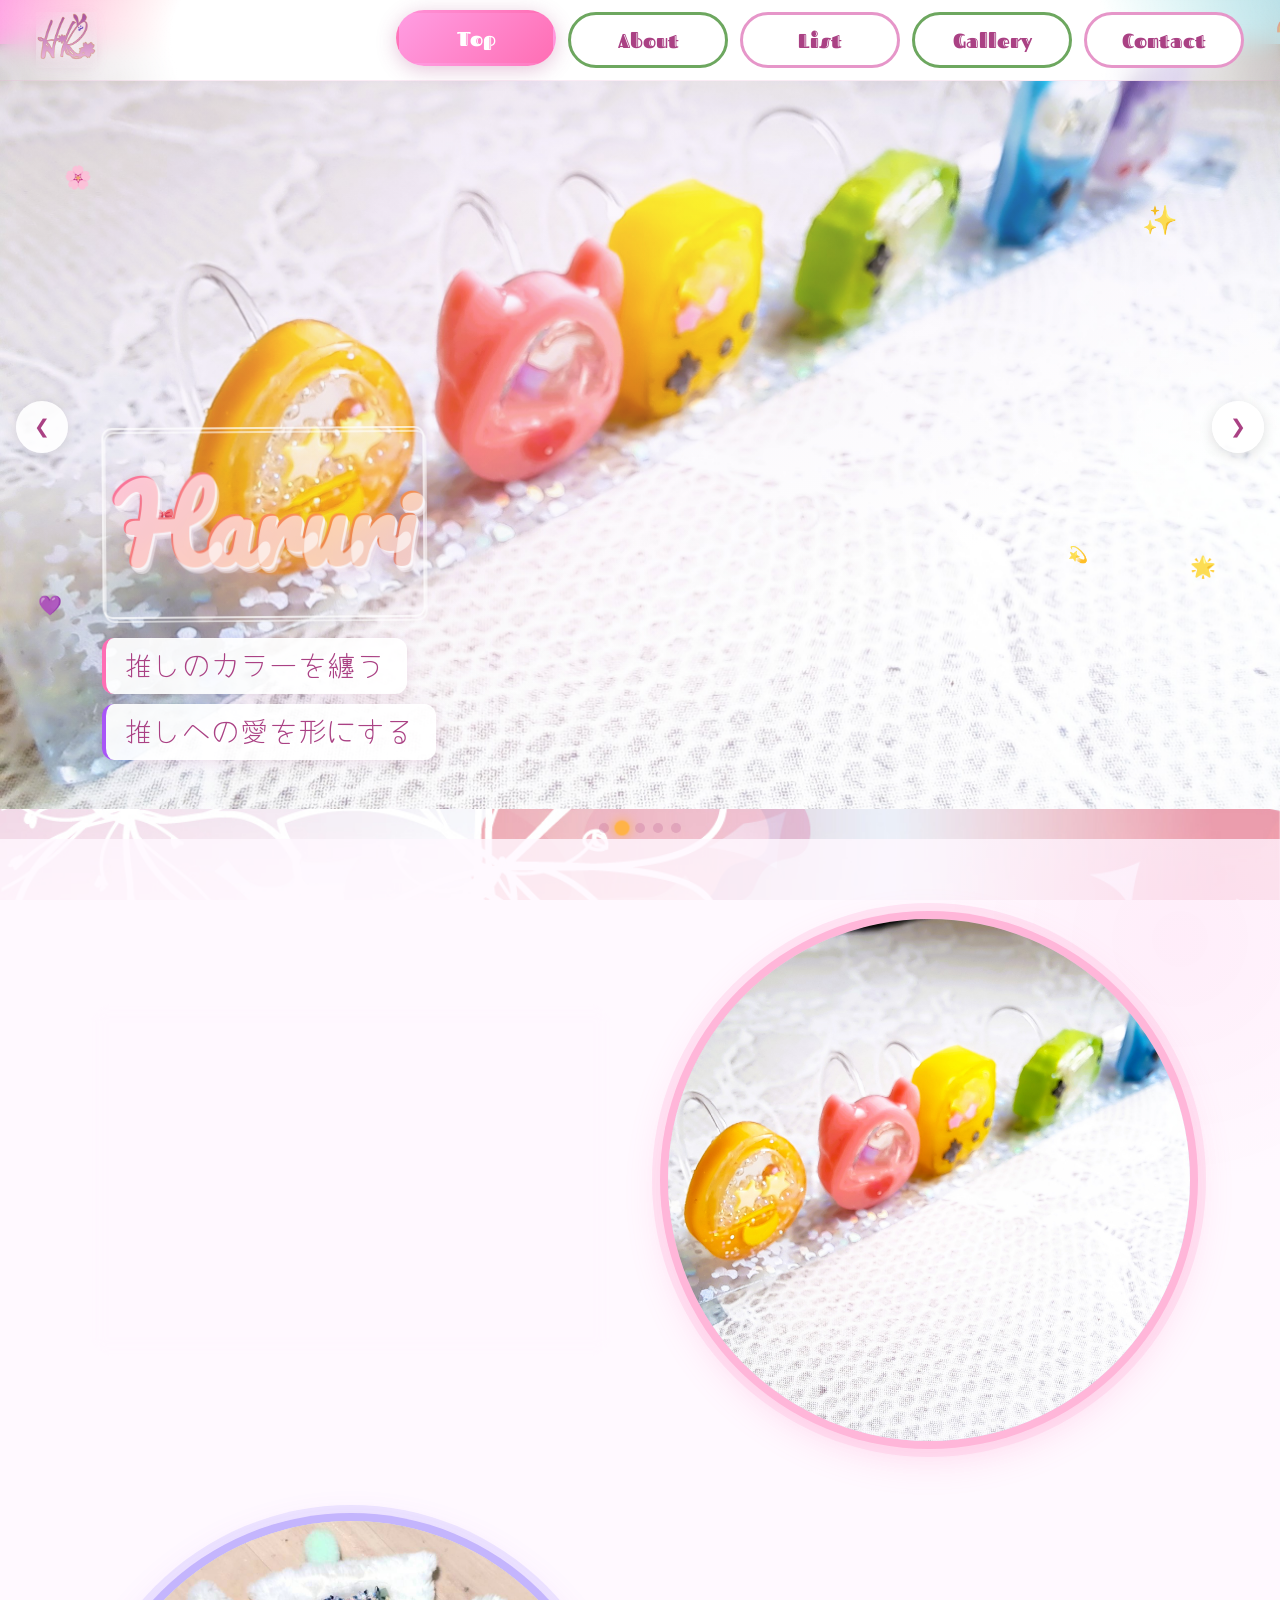
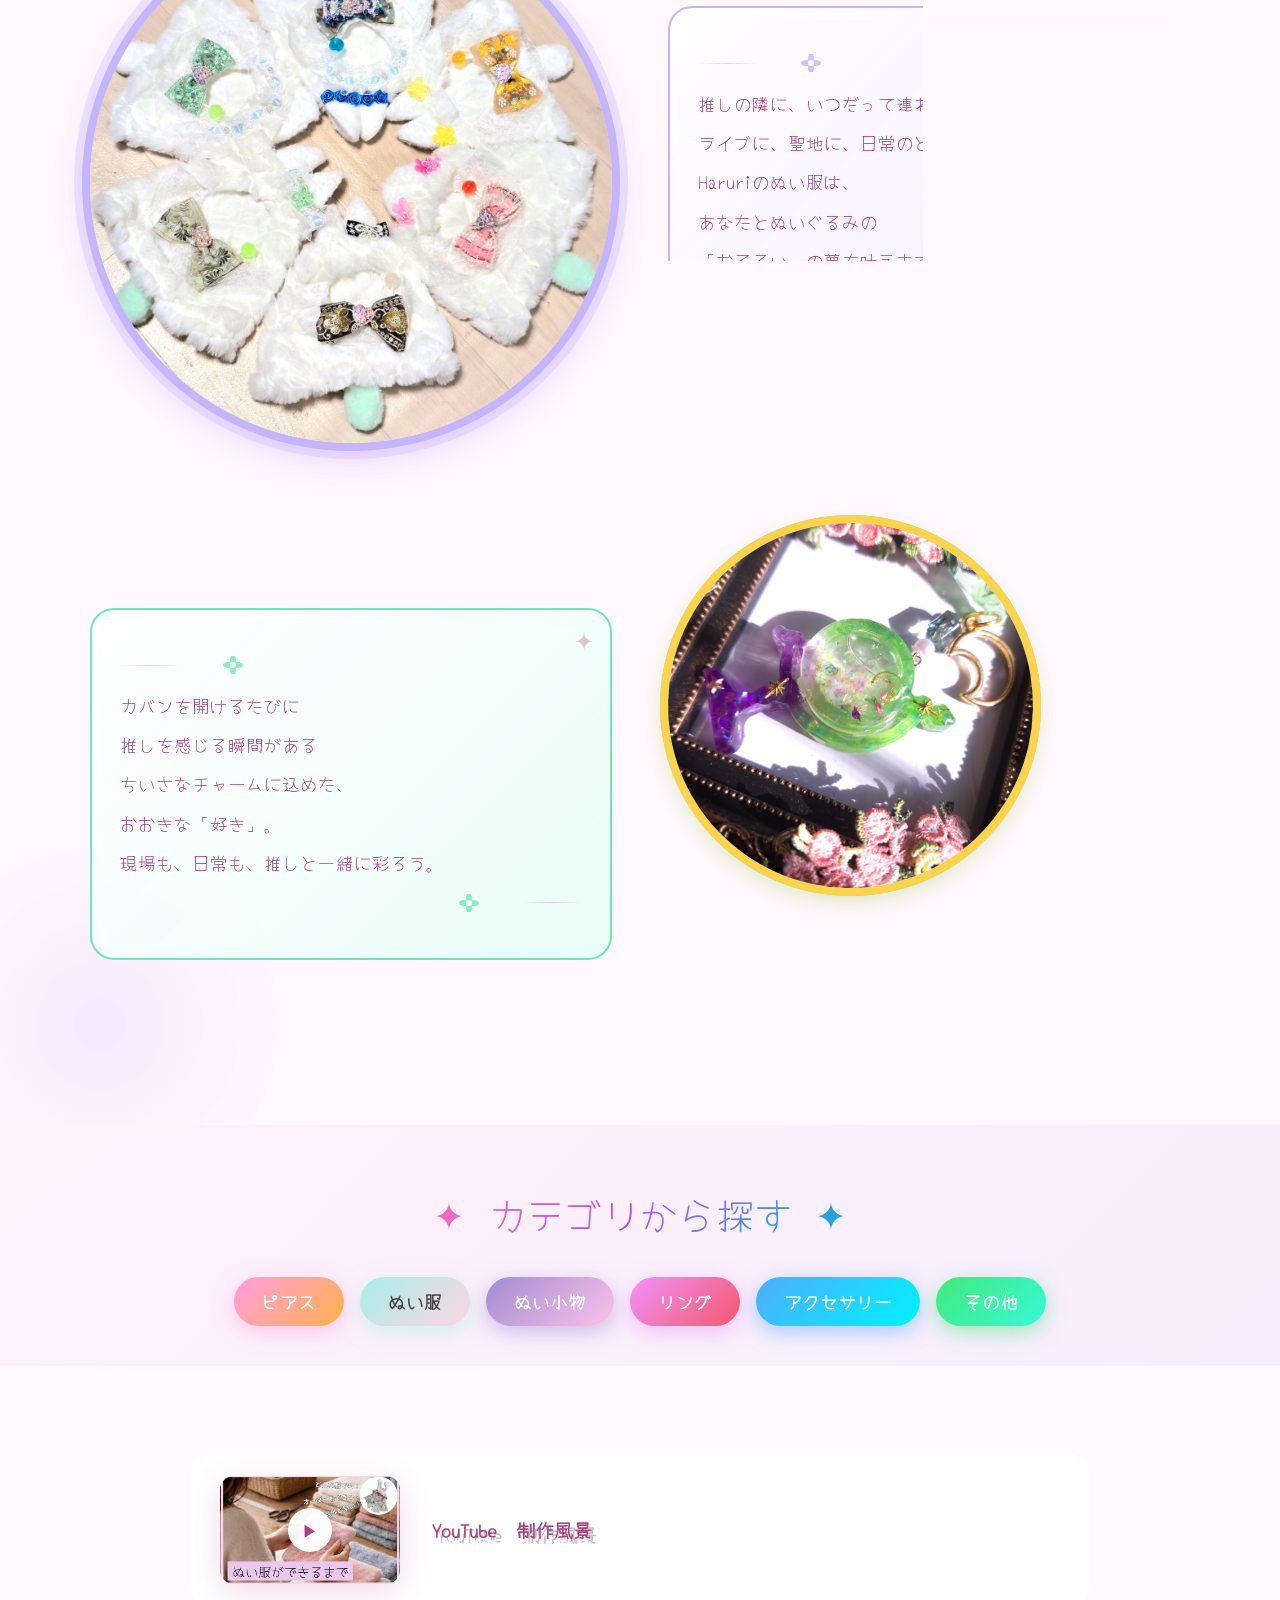
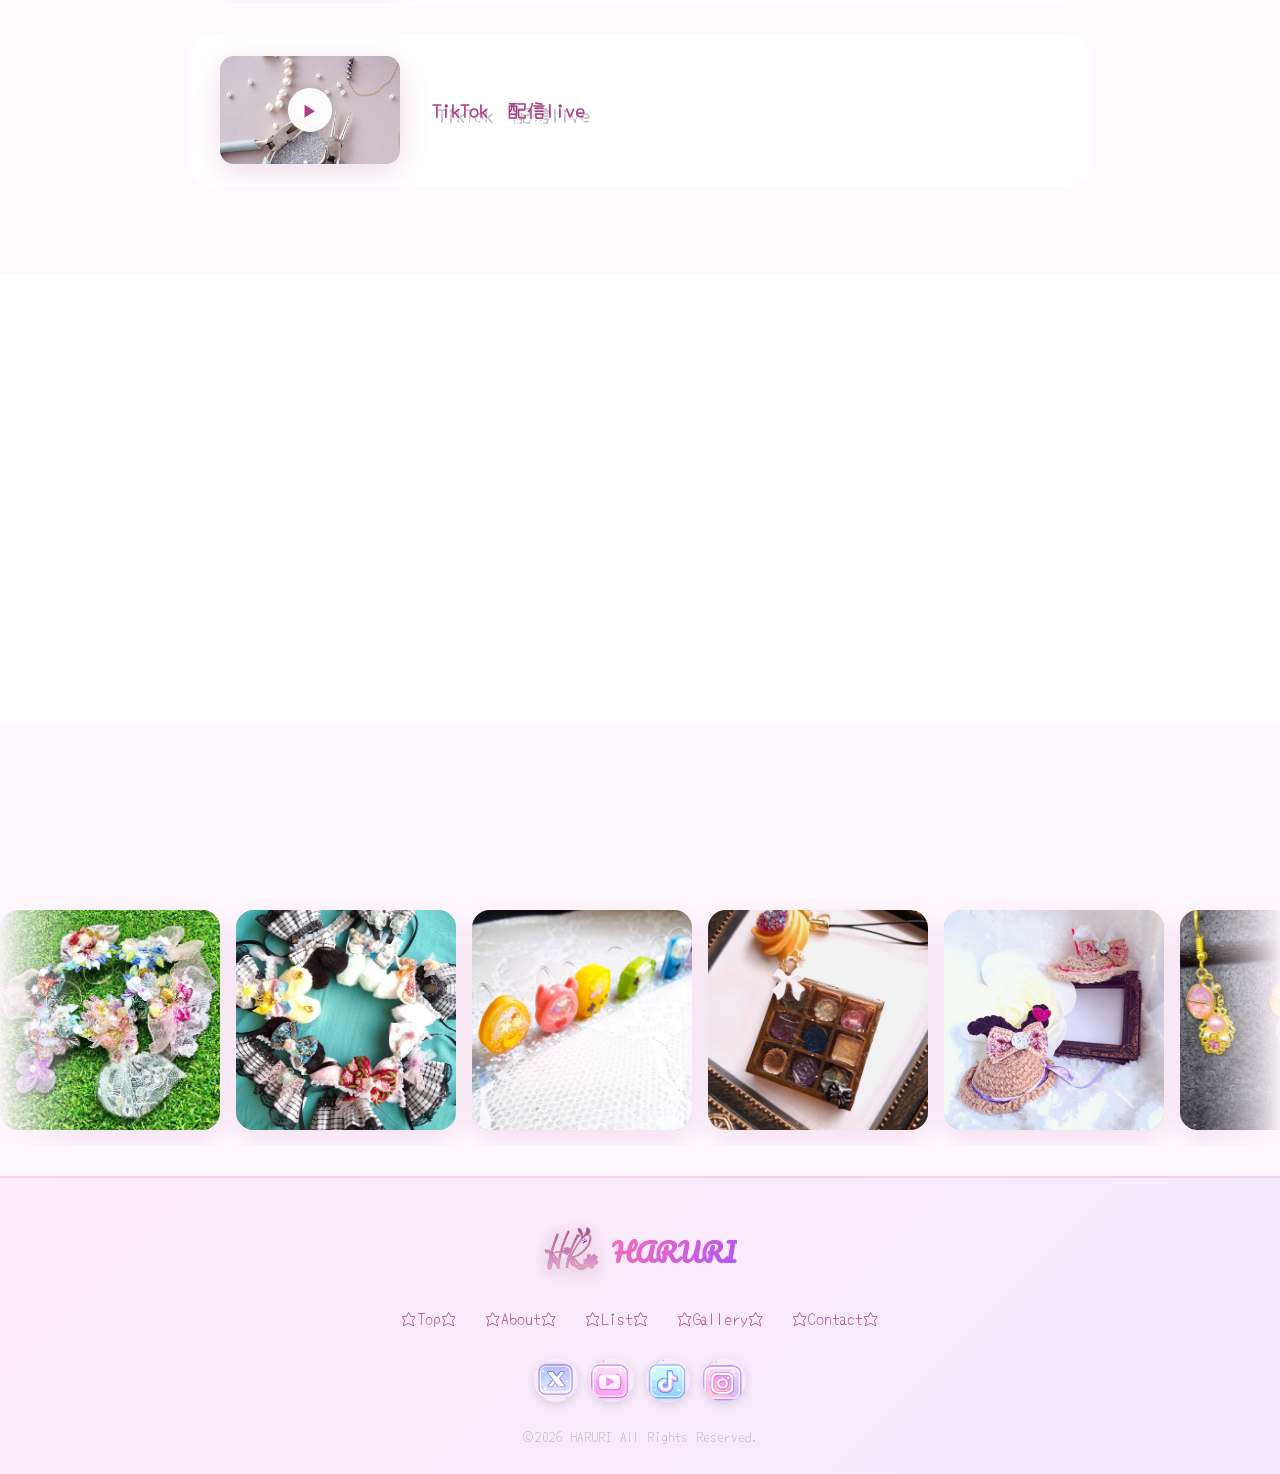
==== commit f9e7228a: "Update index.html" ====
--- a/index.html
+++ b/index.html
@@ -321,7 +321,7 @@
     }
     .category-title-wrap { text-align:center; margin-bottom:36px; }
     .category-title {
-      font-family:'Pacifico',cursive; font-size:clamp(1.6rem,4vw,2.4rem);
+      font-family:'Yomogi',cursive; font-size:clamp(1.6rem,4vw,2.4rem);
       background:linear-gradient(135deg,#ff6eb4,#a855f7,#06b6d4);
       -webkit-background-clip:text; -webkit-text-fill-color:transparent; background-clip:text;
       display:inline-block;
@@ -410,7 +410,7 @@
       content:'🎪'; position:absolute; top:-10px; left:20px; font-size:5rem; opacity:0.07;
     }
     .event-title {
-      font-family:'Pacifico',cursive; font-size:clamp(1.6rem,4vw,2.4rem);
+      font-family:'Yomogi',cursive; font-size:clamp(1.6rem,4vw,2.4rem);
       text-align:center; margin-bottom:36px;
       background:linear-gradient(135deg,#ff6eb4,#a855f7);
       -webkit-background-clip:text; -webkit-text-fill-color:transparent; background-clip:text;
@@ -812,12 +812,12 @@
       <div class="category-title">✦ カテゴリから探す ✦</div>
     </div>
     <div class="category-bubbles">
-      <a href="list.html?cat=pierce"    class="cat-bubble fade-in"                  style="--delay:0.05s">👂 ピアス</a>
-      <a href="list.html?cat=nuifuku"   class="cat-bubble fade-in"                  style="--delay:0.1s">🧸 ぬい服</a>
-      <a href="list.html?cat=nuikomono" class="cat-bubble fade-in"                  style="--delay:0.15s">🎀 ぬい小物</a>
-      <a href="list.html?cat=ring"      class="cat-bubble fade-in"                  style="--delay:0.2s">💍 リング</a>
-      <a href="list.html?cat=accessory" class="cat-bubble fade-in"                  style="--delay:0.25s">✨ アクセサリー</a>
-      <a href="list.html?cat=other"     class="cat-bubble fade-in"                  style="--delay:0.3s">🌈 その他</a>
+      <a href="list.html?cat=pierce"    class="cat-bubble fade-in"                  style="--delay:0.05s"> ピアス</a>
+      <a href="list.html?cat=nuifuku"   class="cat-bubble fade-in"                  style="--delay:0.1s"> ぬい服</a>
+      <a href="list.html?cat=nuikomono" class="cat-bubble fade-in"                  style="--delay:0.15s"> ぬい小物</a>
+      <a href="list.html?cat=ring"      class="cat-bubble fade-in"                  style="--delay:0.2s"> リング</a>
+      <a href="list.html?cat=accessory" class="cat-bubble fade-in"                  style="--delay:0.25s"> アクセサリー</a>
+      <a href="list.html?cat=other"     class="cat-bubble fade-in"                  style="--delay:0.3s"> その他</a>
     </div>
   </section>
 
@@ -832,10 +832,10 @@
         <div class="media-row-bg yt-thumb"></div>
         <div class="media-play-btn">▶</div>
       </div>
-      <p class="media-row-label">🎬 YouTube　制作風景</p>
+      <p class="media-row-label"> YouTube　制作風景</p>
     </a>
     <a href="#" class="media-row media-row--reverse fade-in" style="--delay:0.14s" onclick="openModal('tiktok'); return false;">
-      <p class="media-row-label">📱 TikTok　配信live</p>
+      <p class="media-row-label"> TikTok　配信live</p>
       <div class="media-row-thumb">
         <img src="./image/ペンチ.jpg" alt="TikTok配信live" class="media-row-photo" onerror="this.style.display='none'">
         <div class="media-row-bg tk-thumb"></div>
@@ -846,7 +846,7 @@
 
   <!-- EVENT -->
   <section class="event">
-    <p class="event-title">🎪 next EVENT</p>
+    <p class="event-title"> next EVENT</p>
     <ul class="event-list">
       <li>
         <span class="date">2026. 5. 5</span>
@@ -1058,7 +1058,7 @@
     }
 
     // ===== SPARKLE CURSOR TRAIL =====
-    const sparkles = ['✦','✧','🌸','⭐','💫','✨','🌟'];
+    const sparkles = ['🌸','🌸','🌸','🌸','🌸','🌸','🌸','🌸',];
     document.addEventListener('mousemove', (e) => {
       if (Math.random() > 0.85) {
         const s = document.createElement('div');
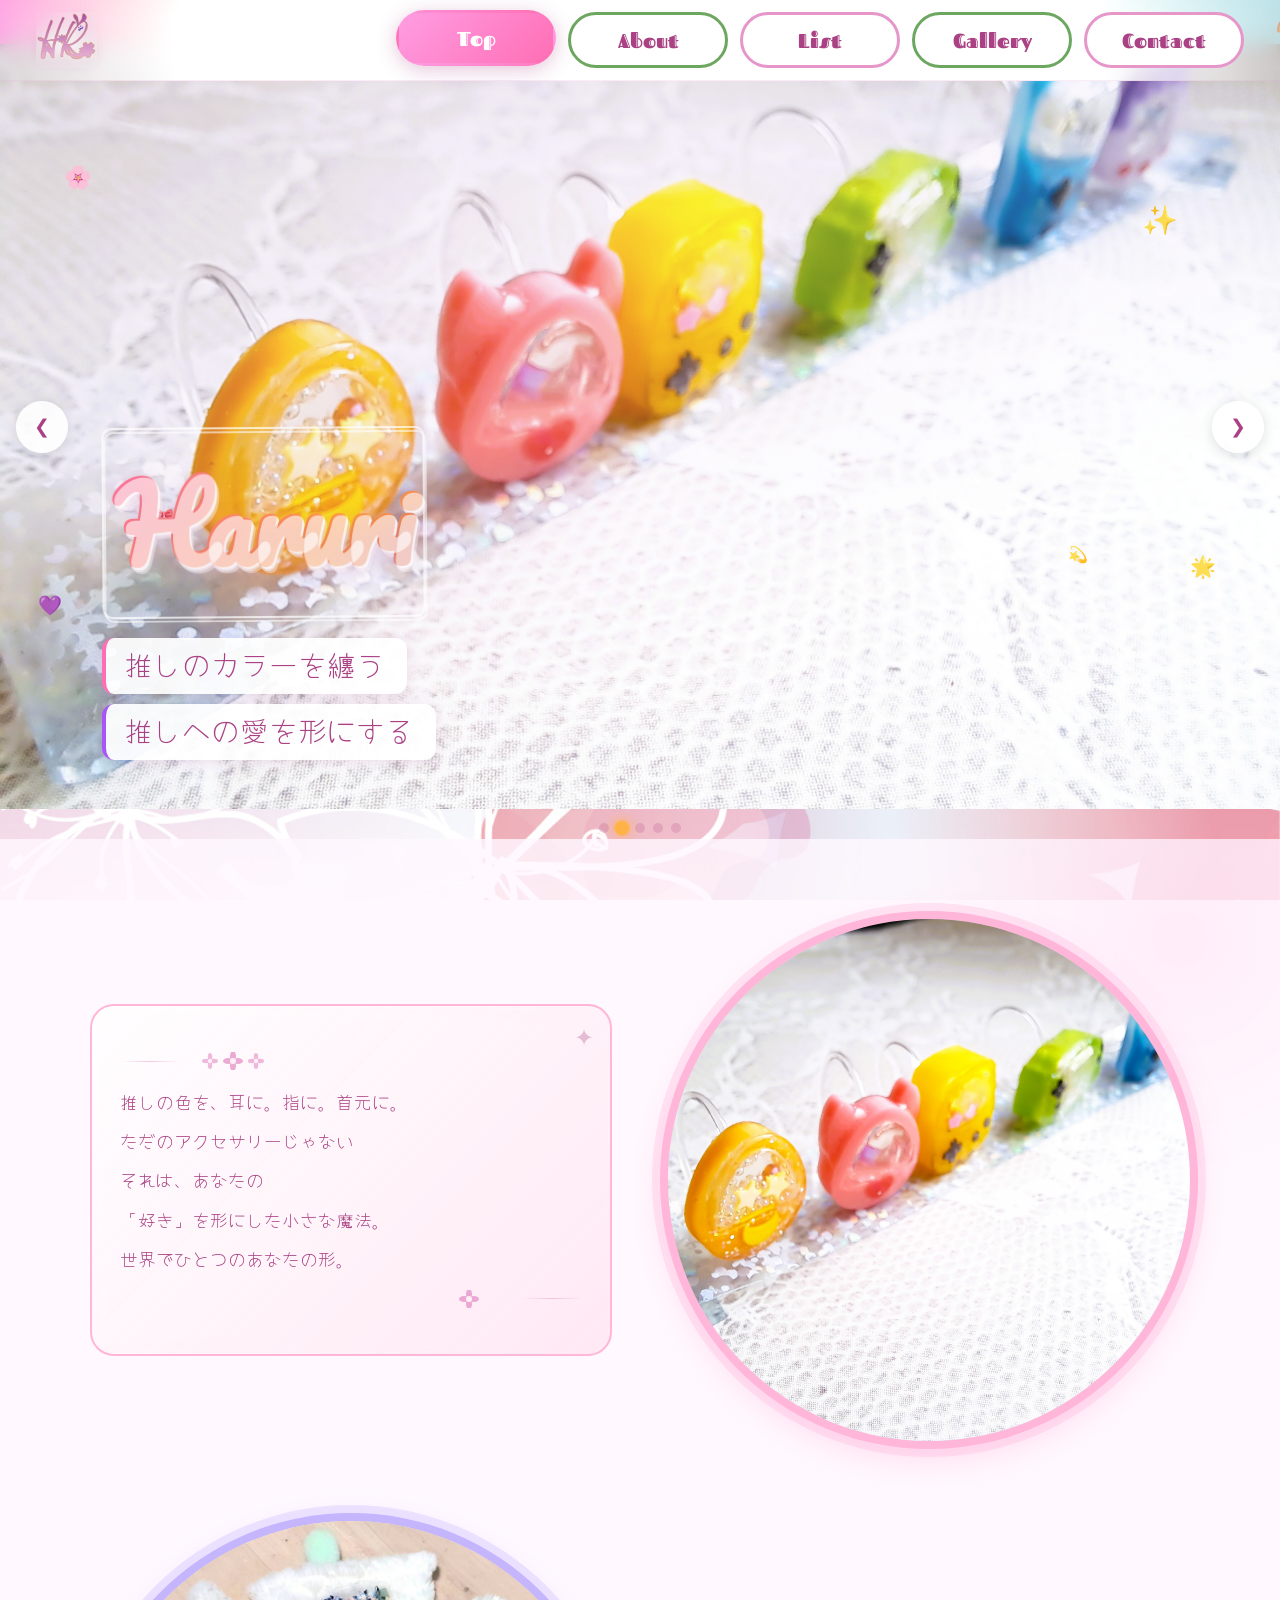
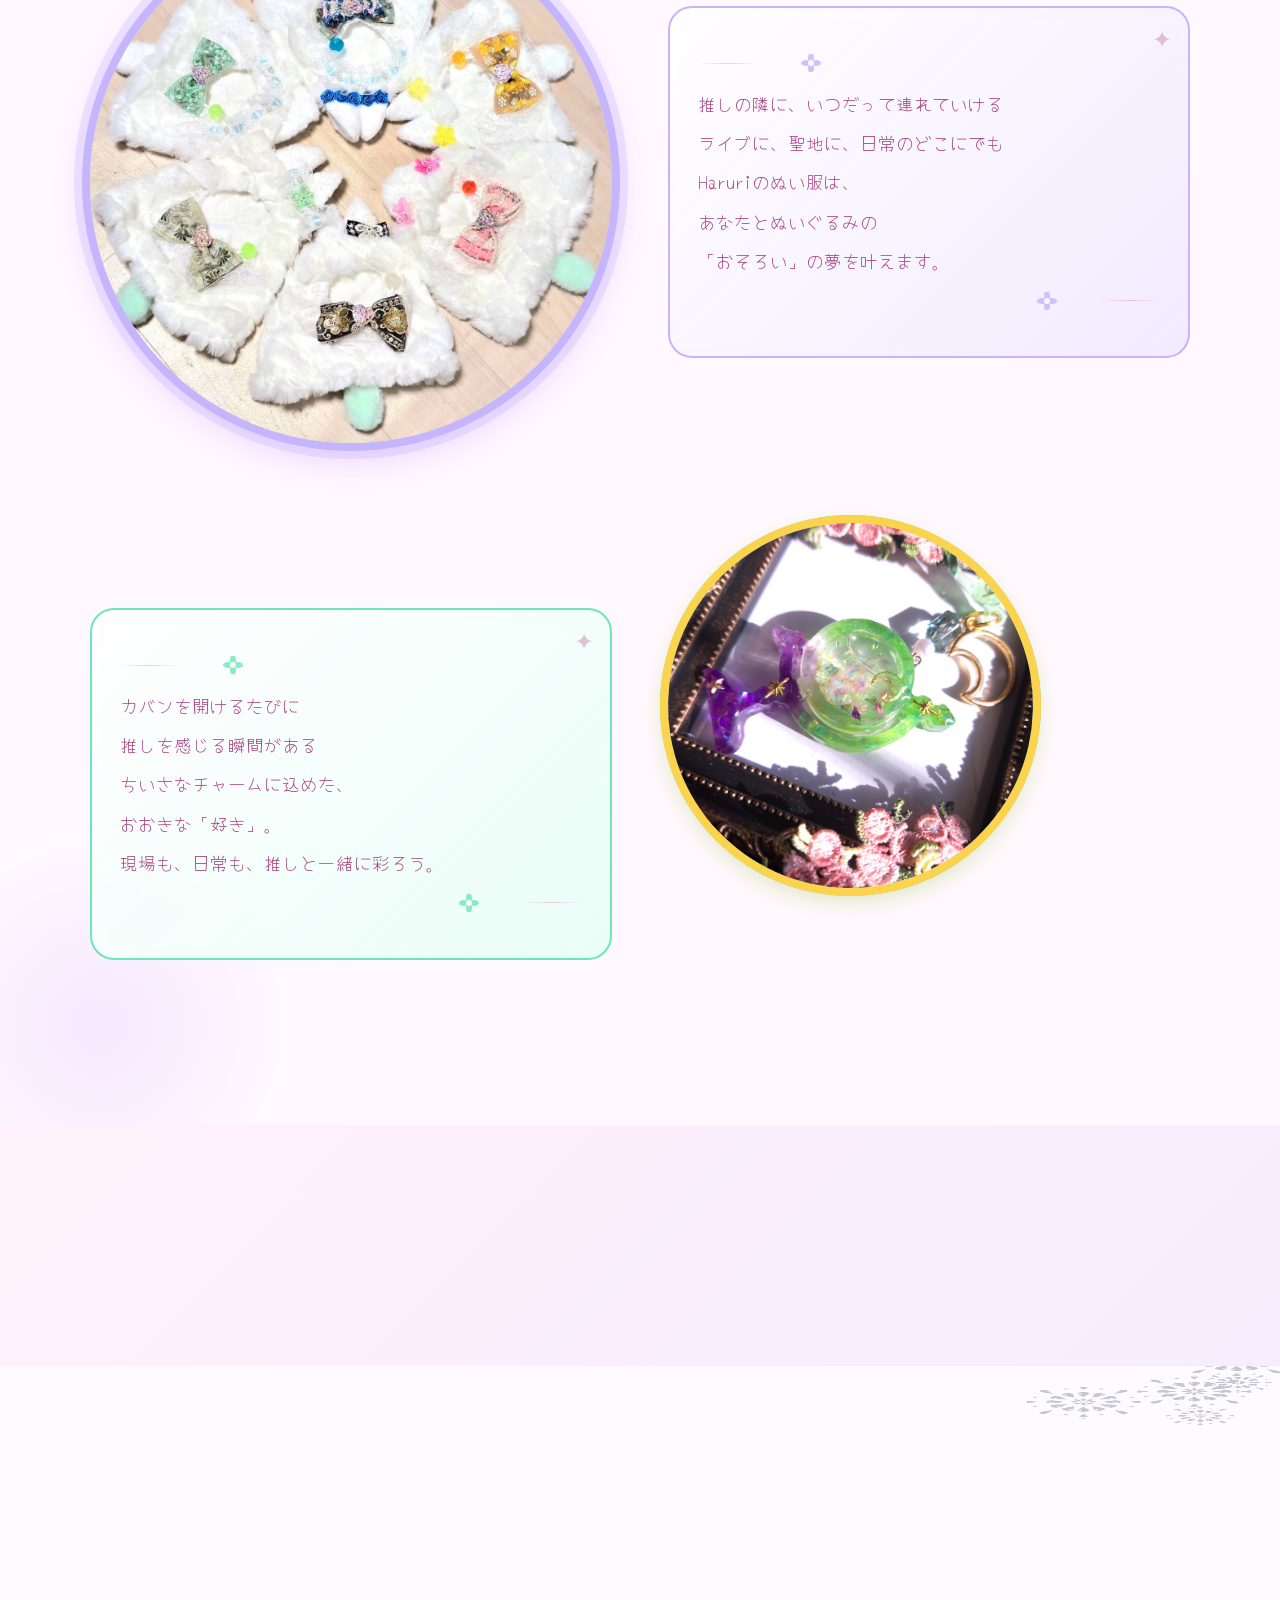
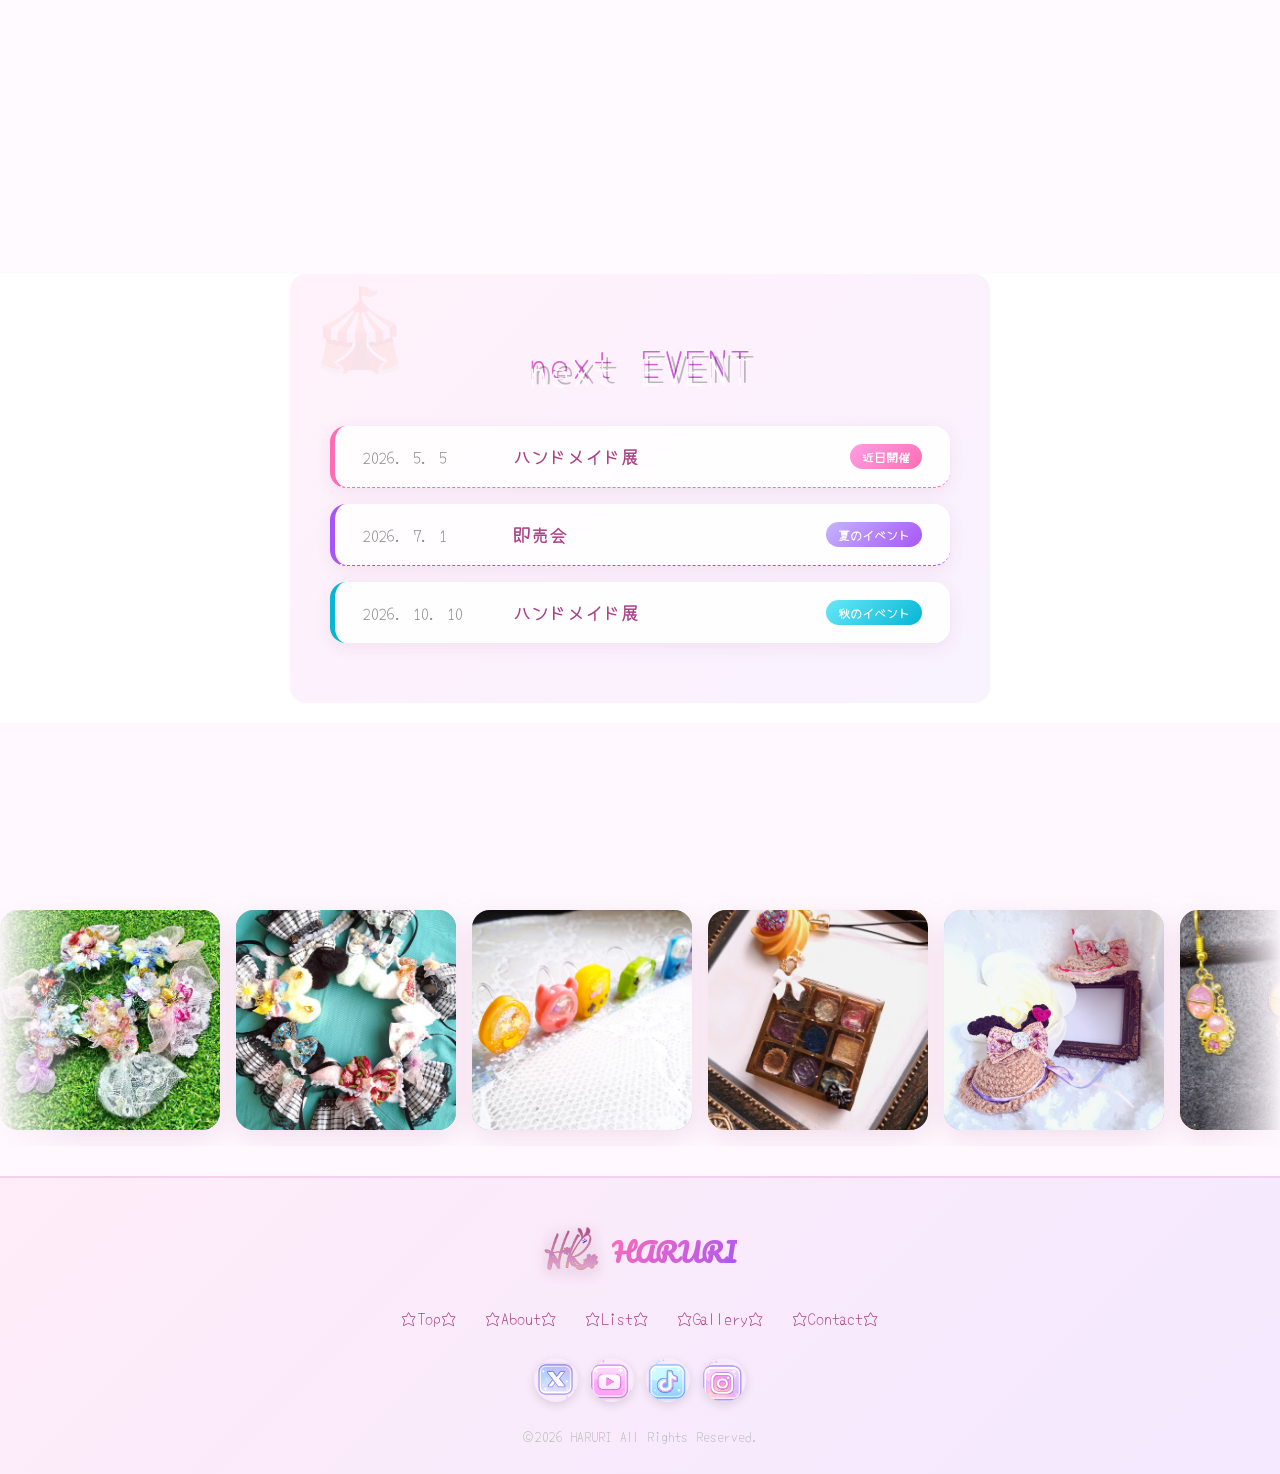
==== commit da77f689: "Update index.html" ====
--- a/index.html
+++ b/index.html
@@ -346,9 +346,9 @@
     .cat-bubble:nth-child(1) { background:linear-gradient(135deg,#ff9de2,#ffb347); color:white; box-shadow:0 6px 20px rgba(255,157,226,0.5); }
     .cat-bubble:nth-child(2) { background:linear-gradient(135deg,#a8edea,#fed6e3); color:#444; box-shadow:0 6px 20px rgba(168,237,234,0.5); }
     .cat-bubble:nth-child(3) { background:linear-gradient(135deg,#a18cd1,#fbc2eb); color:white; box-shadow:0 6px 20px rgba(161,140,209,0.5); }
-    .cat-bubble:nth-child(4) { background:linear-gradient(135deg,#f093fb,#f5576c); color:white; box-shadow:0 6px 20px rgba(240,147,251,0.5); }
-    .cat-bubble:nth-child(5) { background:linear-gradient(135deg,#4facfe,#00f2fe); color:white; box-shadow:0 6px 20px rgba(79,172,254,0.5); }
-    .cat-bubble:nth-child(6) { background:linear-gradient(135deg,#43e97b,#38f9d7); color:white; box-shadow:0 6px 20px rgba(67,233,123,0.5); }
+    .cat-bubble:nth-child(4) { background:linear-gradient(135deg,#ff9de2,#ffb347); color:white; box-shadow:0 6px 20px rgba(240,147,251,0.5); }
+    .cat-bubble:nth-child(5) { background:linear-gradient(135deg,#a18cd1,#fbc2eb); color:white; box-shadow:0 6px 20px rgba(79,172,254,0.5); }
+    .cat-bubble:nth-child(6) { background:linear-gradient(135deg,#a8edea,#fed6e3); color:#444; box-shadow:0 6px 20px rgba(67,233,123,0.5); }
 
     /* ===== MEDIA SECTION ===== */
     .media-section {
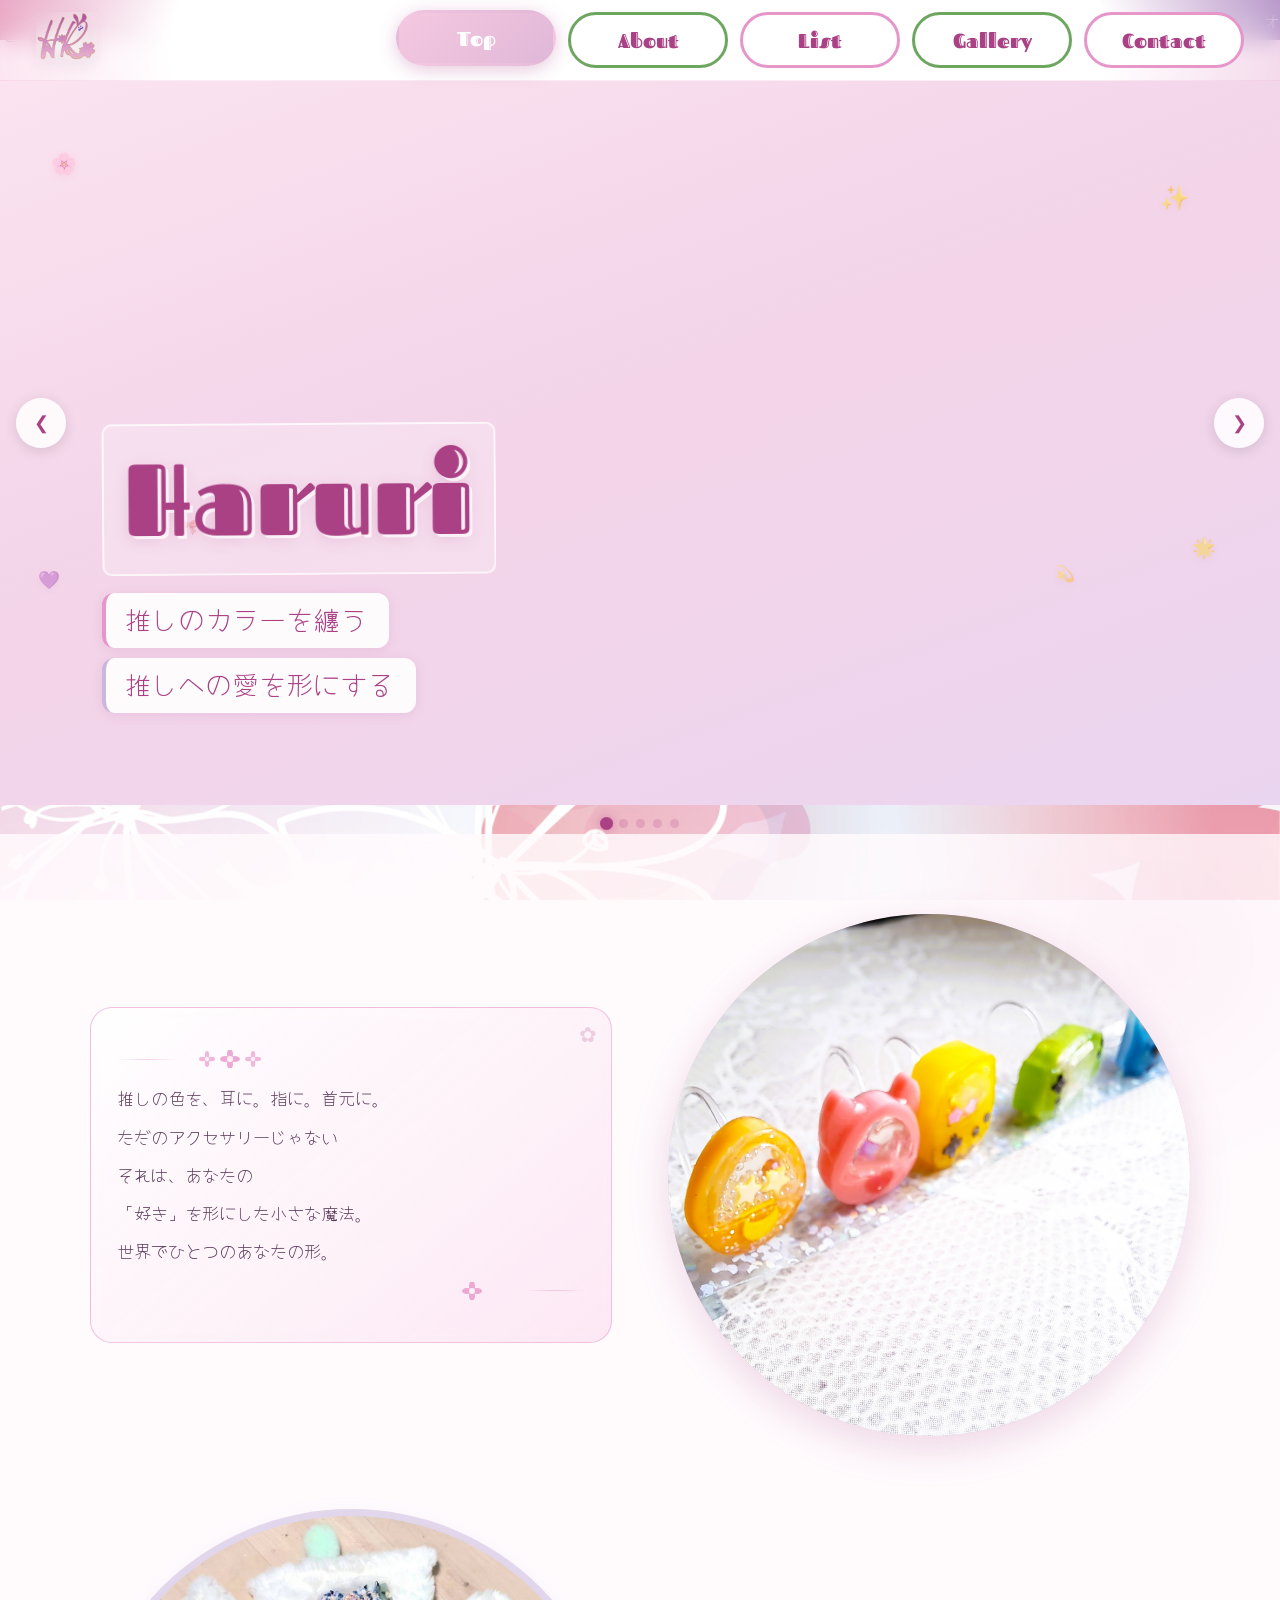
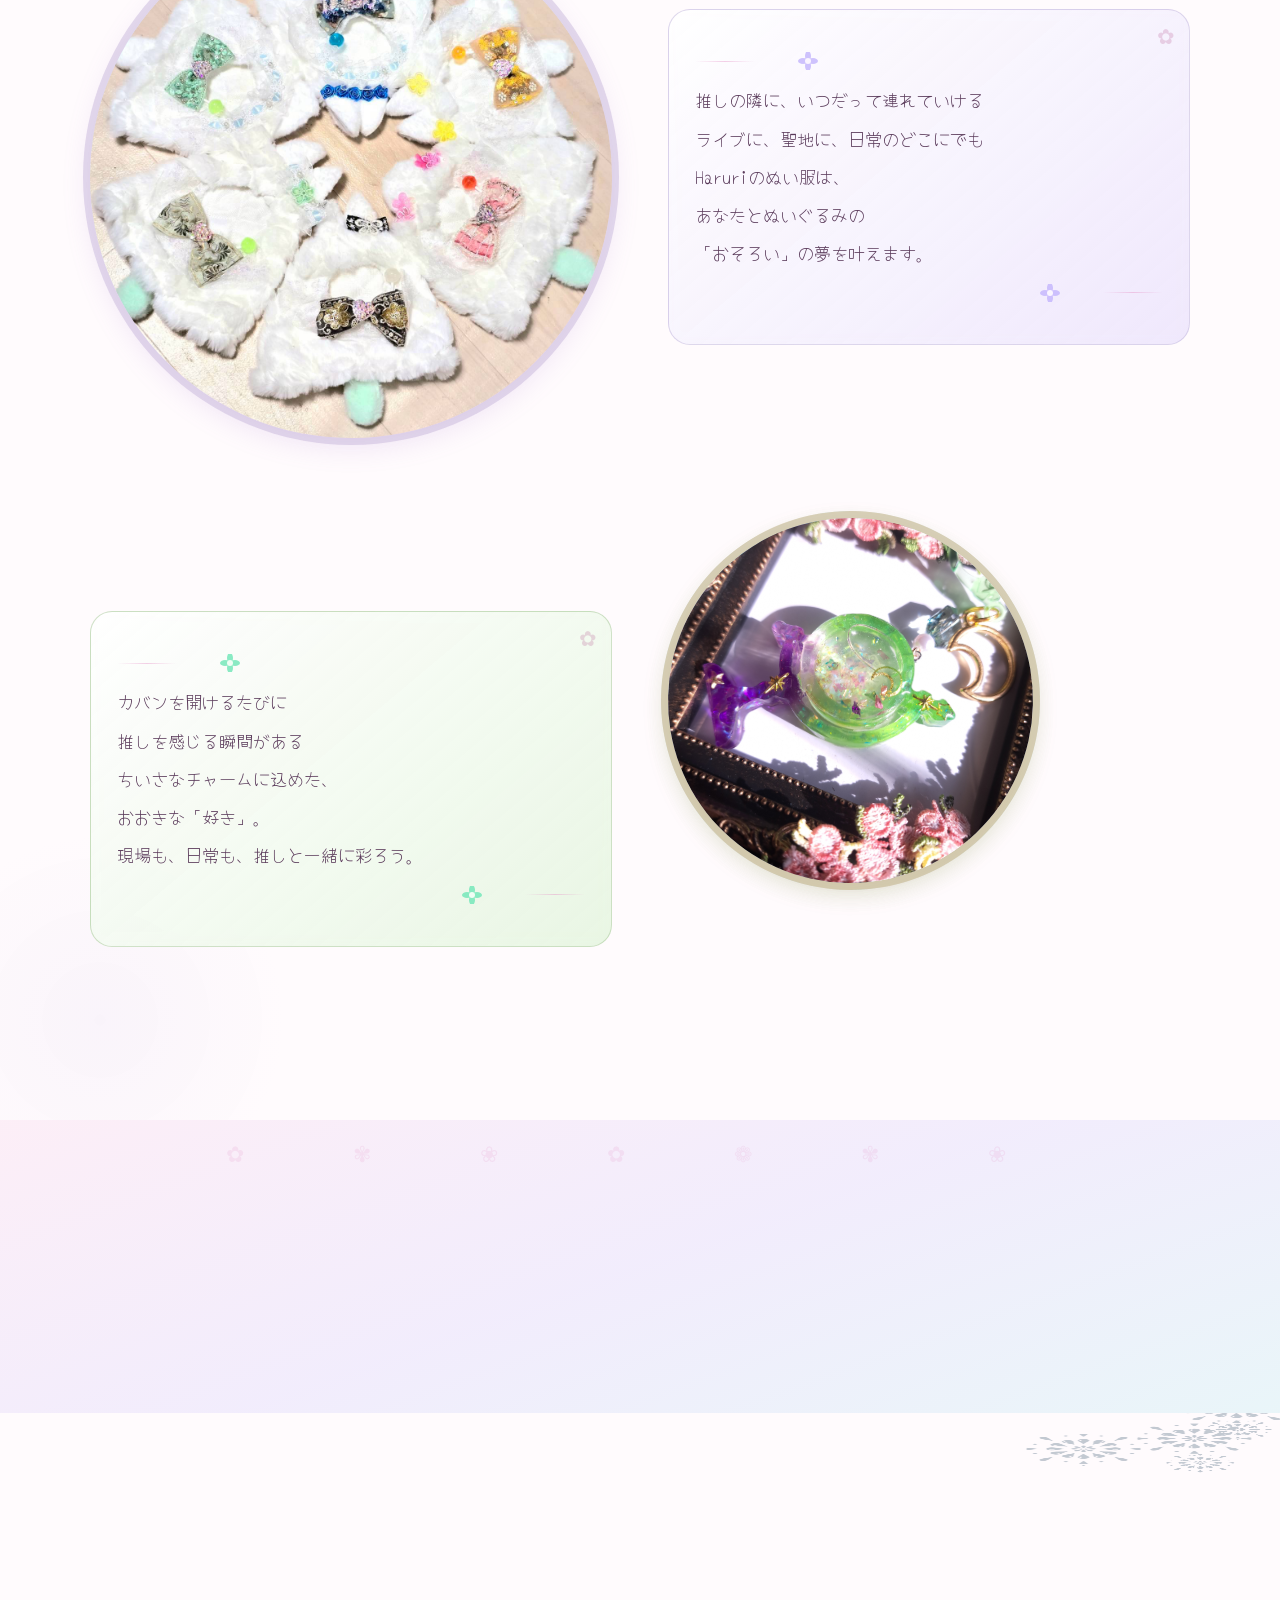
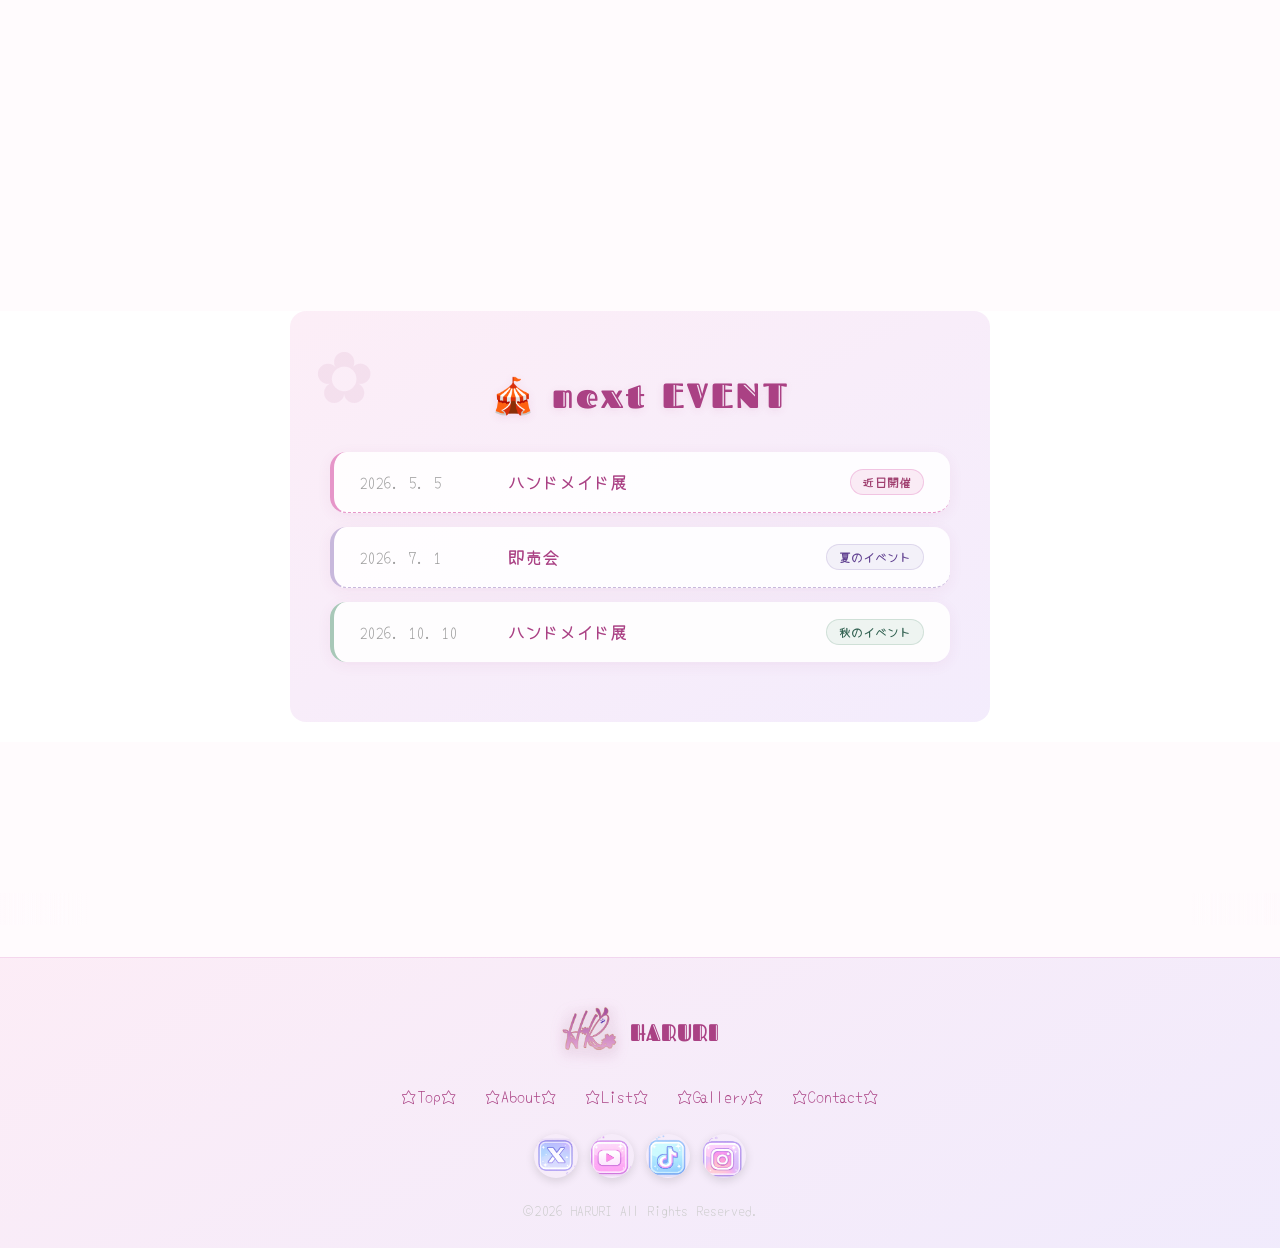
==== commit 40b5e910: "Update index.html" ====
--- a/index.html
+++ b/index.html
@@ -6,32 +6,31 @@
   <title>HARURI - 推しの色を、耳に。指に。首元に。</title>
   <link rel="preconnect" href="https://fonts.googleapis.com" />
   <link rel="preconnect" href="https://fonts.gstatic.com" crossorigin />
-  <link href="https://fonts.googleapis.com/css2?family=Fascinate+Inline&family=Yomogi&family=Pacifico&display=swap" rel="stylesheet" />
+  <link href="https://fonts.googleapis.com/css2?family=Fascinate+Inline&family=Yomogi&display=swap" rel="stylesheet" />
   <link rel="stylesheet" href="style.css" />
   <style>
-    /* ===== POP UPGRADE STYLES ===== */
-
-    /* Rainbow gradient util */
-    @keyframes rainbowShift {
-      0%   { filter: hue-rotate(0deg); }
-      100% { filter: hue-rotate(360deg); }
-    }
+    /* ===== HARURI — FLOWER-POP BALANCED STYLES ===== */
+
+    /* ------ palette: flower-calm × pop accent ------ */
+    /* base tones: petal pink #f3d8e8, muted rose #E696C9, dusty lavender #c8b8dc, sage #b8d4b0 */
+    /* pop accents used sparingly: coral #ff8fa3, mauve #c47eb8, warm gold #e8b86d             */
+
     @keyframes floatY {
-      0%,100% { transform: translateY(0px) rotate(0deg); }
-      50%      { transform: translateY(-14px) rotate(2deg); }
+      0%,100% { transform: translateY(0px); }
+      50%      { transform: translateY(-12px); }
     }
     @keyframes floatYR {
       0%,100% { transform: translateY(0px) rotate(0deg); }
-      50%      { transform: translateY(-10px) rotate(-2deg); }
+      50%      { transform: translateY(-9px) rotate(-1.5deg); }
     }
     @keyframes popIn {
-      0%   { transform: scale(0) rotate(-10deg); opacity: 0; }
-      70%  { transform: scale(1.15) rotate(3deg); opacity: 1; }
+      0%   { transform: scale(0.6) rotate(-6deg); opacity: 0; }
+      70%  { transform: scale(1.08) rotate(1.5deg); opacity: 1; }
       100% { transform: scale(1) rotate(0deg); opacity: 1; }
     }
-    @keyframes sparkle {
-      0%,100% { opacity:0; transform: scale(0.4) rotate(0deg); }
-      50%      { opacity:1; transform: scale(1.2) rotate(180deg); }
+    @keyframes petal-drift {
+      0%,100% { opacity:0; transform: scale(0.5) rotate(0deg); }
+      50%      { opacity:0.7; transform: scale(1.1) rotate(160deg); }
     }
     @keyframes marqueeLeft {
       from { transform: translateX(0); }
@@ -39,225 +38,162 @@
     }
     @keyframes bounce {
       0%,100% { transform: translateY(0); }
-      40%     { transform: translateY(-8px); }
-      60%     { transform: translateY(-4px); }
-    }
-    @keyframes wobble {
-      0%,100% { transform: rotate(-3deg); }
-      50%     { transform: rotate(3deg); }
-    }
-    @keyframes pulseGlow {
-      0%,100% { box-shadow: 0 0 10px 2px rgba(246,114,182,0.4); }
-      50%     { box-shadow: 0 0 28px 10px rgba(168,85,247,0.5); }
-    }
-    @keyframes gradientBG {
-      0%   { background-position: 0% 50%; }
-      50%  { background-position: 100% 50%; }
-      100% { background-position: 0% 50%; }
-    }
-    @keyframes twinkle {
-      0%,100% { opacity:0.2; transform:scale(0.7); }
-      50%      { opacity:1; transform:scale(1.3); }
-    }
-    @keyframes slideInLeft {
-      from { opacity:0; transform:translateX(-60px); }
-      to   { opacity:1; transform:translateX(0); }
-    }
-    @keyframes slideInRight {
-      from { opacity:0; transform:translateX(60px); }
-      to   { opacity:1; transform:translateX(0); }
+      40%     { transform: translateY(-7px); }
+      60%     { transform: translateY(-3px); }
+    }
+    @keyframes pulseRing {
+      0%,100% { box-shadow: 0 0 0 6px rgba(230,150,201,0.35), 0 8px 30px rgba(170,65,132,0.15); }
+      50%      { box-shadow: 0 0 0 12px rgba(230,150,201,0.15), 0 12px 40px rgba(170,65,132,0.25); }
     }
     @keyframes charPop {
-      0%   { opacity:0; transform:translateY(30px) scale(0.5) rotate(-10deg); }
-      60%  { transform:translateY(-6px) scale(1.1) rotate(3deg); }
-      100% { opacity:1; transform:translateY(0) scale(1) rotate(0deg); }
+      0%   { opacity:0; transform:translateY(20px) scale(0.7); }
+      65%  { transform:translateY(-4px) scale(1.05); }
+      100% { opacity:1; transform:translateY(0) scale(1); }
     }
     @keyframes spin {
       from { transform: rotate(0deg); }
       to   { transform: rotate(360deg); }
     }
-
-    /* ===== LOADING SCREEN ===== */
+    @keyframes sparkle {
+      0%,100% { opacity:0; transform: scale(0.3); }
+      50%      { opacity:1; transform: scale(1); }
+    }
+    @keyframes slideInLeft {
+      from { opacity:0; transform:translateX(-40px); }
+      to   { opacity:1; transform:translateX(0); }
+    }
+    @keyframes ldBarFill { to { width:100%; } }
+    @keyframes petalFade {
+      0%,100% { opacity:0.15; transform:scale(0.85) rotate(0deg); }
+      50%      { opacity:0.45; transform:scale(1.08) rotate(8deg); }
+    }
+
+    /* ===== LOADING SCREEN — soft petal pink ===== */
     #loading-screen {
-      position: fixed; inset: 0; z-index: 9999;
-      background: linear-gradient(-45deg, #ff9de2, #ffb347, #a8edea, #c3cfe2, #f093fb);
-      background-size: 400% 400%;
-      animation: gradientBG 3s ease infinite;
-      display: flex; align-items: center; justify-content: center;
-      flex-direction: column;
-      transition: opacity 0.7s ease, transform 0.7s ease;
-    }
-    #loading-screen.hidden { opacity:0; pointer-events:none; transform:scale(1.05); }
-    .ld-content { position: relative; display:flex; align-items:center; justify-content:center; width:220px; height:220px; }
-    .ld-ring {
-      position:absolute; border-radius:50%; border: 4px solid transparent;
-    }
-    .ld-ring--outer {
-      width:200px; height:200px;
-      border-top-color: rgba(255,255,255,0.9);
-      border-right-color: rgba(255,255,255,0.6);
-      animation: spin 1.6s linear infinite;
-    }
-    .ld-ring--inner {
-      width:160px; height:160px;
-      border-bottom-color: rgba(255,255,255,0.9);
-      border-left-color: rgba(255,255,255,0.6);
-      animation: spin 1.1s linear infinite reverse;
-    }
+      position:fixed; inset:0; z-index:9999;
+      background: radial-gradient(ellipse at 40% 40%, #fce4f0 0%, #ecdff5 50%, #dceaf5 100%);
+      display:flex; align-items:center; justify-content:center; flex-direction:column;
+      transition:opacity 0.7s ease, transform 0.7s ease;
+    }
+    #loading-screen.hidden { opacity:0; pointer-events:none; transform:scale(1.04); }
+    .ld-content { position:relative; display:flex; align-items:center; justify-content:center; width:220px; height:220px; }
+    .ld-ring { position:absolute; border-radius:50%; border:3px solid transparent; }
+    .ld-ring--outer { width:200px; height:200px; border-top-color:rgba(230,150,201,0.8); border-right-color:rgba(230,150,201,0.4); animation:spin 2s linear infinite; }
+    .ld-ring--inner { width:156px; height:156px; border-bottom-color:rgba(196,126,184,0.75); border-left-color:rgba(196,126,184,0.35); animation:spin 1.4s linear infinite reverse; }
     .ld-center { position:absolute; text-align:center; }
-    .ld-heart { font-size:2rem; animation: bounce 1s ease infinite; }
-    .ld-brand {
-      font-family:'Pacifico', cursive; font-size:2rem;
-      color:white; text-shadow: 0 2px 14px rgba(0,0,0,0.2);
-      animation: popIn 0.7s 0.2s cubic-bezier(0.4,0,0.2,1) both;
-    }
-    .ld-catch {
-      font-family:'Yomogi',cursive; font-size:0.85rem;
-      color:rgba(255,255,255,0.9); margin-top:4px;
-    }
-    .ld-bar-wrap {
-      width:260px; height:6px; background:rgba(255,255,255,0.3); border-radius:99px;
-      margin-top:28px; overflow:hidden;
-    }
-    .ld-bar {
-      height:100%; width:0%; border-radius:99px;
-      background:white; animation: ldBarFill 1.8s ease forwards;
-    }
-    @keyframes ldBarFill { to { width:100%; } }
-    .ld-bottom-text {
-      margin-top:16px; color:rgba(255,255,255,0.85);
-      font-family:'Yomogi',cursive; font-size:0.9rem;
-      animation: bounce 2s ease infinite;
-    }
-
-    /* ===== RAINBOW TICKER (new) ===== */
+    .ld-heart { font-size:2rem; animation:bounce 1.2s ease infinite; }
+    .ld-brand { font-family:'Fascinate Inline',cursive; font-size:2rem; color:var(--pink); text-shadow:0 2px 10px rgba(170,65,132,0.15); animation:popIn 0.6s 0.2s both; }
+    .ld-catch { font-family:'Yomogi',cursive; font-size:0.85rem; color:#c08080; margin-top:4px; }
+    .ld-bar-wrap { width:240px; height:5px; background:rgba(230,150,201,0.2); border-radius:99px; margin-top:28px; overflow:hidden; }
+    .ld-bar { height:100%; width:0%; border-radius:99px; background:linear-gradient(90deg,#f0b8d8,#c47eb8); animation:ldBarFill 1.8s ease forwards; }
+    .ld-bottom-text { margin-top:14px; color:#c08080; font-family:'Yomogi',cursive; font-size:0.9rem; animation:bounce 2.2s ease infinite; }
+
+    /* ===== TICKER — warm petal rose ===== */
     .rainbow-ticker {
-      overflow: hidden; white-space: nowrap;
-      background: linear-gradient(90deg,#ff9de2,#ffb347,#a8edea,#c3cfe2,#f093fb,#ff9de2);
-      background-size: 200% 100%;
-      animation: gradientBG 4s ease infinite;
-      padding: 10px 0; font-family:'Yomogi',cursive; font-size:1rem;
-      color: white; letter-spacing: 0.05em;
-    }
-    .ticker-inner {
-      display:inline-block;
-      animation: marqueeLeft 20s linear infinite;
-    }
-    .ticker-inner span { margin: 0 24px; }
-
-    /* ===== HERO UPGRADES ===== */
+      overflow:hidden; white-space:nowrap;
+      background:linear-gradient(90deg, #e8a0c0, #c47eb8, #a898cc, #8ab8c8, #b8c890, #e8a0c0);
+      background-size:300% 100%;
+      animation:marqueeLeft 0s; /* overridden by inner */
+      padding:9px 0; font-family:'Yomogi',cursive; font-size:0.95rem;
+      color:rgba(255,255,255,0.95); letter-spacing:0.04em;
+    }
+    .ticker-inner { display:inline-block; animation:marqueeLeft 28s linear infinite; white-space:nowrap; }
+    .ticker-inner span { margin:0 28px; }
+
+    /* ===== HERO ===== */
     .hero { position:relative; overflow:hidden; }
     .slider-outer { position:relative; width:100%; height:85vh; min-height:500px; max-height:800px; overflow:hidden; }
-    .hero-slides-inner { display:flex; width:500%; height:100%; transition:transform 0.7s cubic-bezier(0.4,0,0.2,1); will-change:transform; }
+    .hero-slides-inner { display:flex; width:500%; height:100%; transition:transform 0.75s cubic-bezier(0.4,0,0.2,1); will-change:transform; }
     .hero-slide-card { flex-shrink:0; width:20%; height:100%; position:relative; overflow:hidden; }
     .slide-img-block { position:absolute; inset:0; overflow:hidden; }
-    .slide-img-block img { width:100%; height:100%; object-fit:cover; display:block; transition: transform 8s ease; }
-    .hero-slide-card.active .slide-img-block img { transform: scale(1.06); }
-    .s-img1 { background:linear-gradient(160deg,#ffd6e7,#ffe5f0,#ffc8dd); }
-    .s-img2 { background:linear-gradient(160deg,#c8d0ff,#d0c8ff,#e0c8ff); }
-    .s-img3 { background:linear-gradient(160deg,#d0ffd8,#c8ffee,#b8ffdd); }
-    .s-img4 { background:linear-gradient(160deg,#fff0c8,#ffe8b0,#ffd890); }
-    .s-img5 { background:linear-gradient(160deg,#c8f0ff,#b8e8ff,#a8d8ff); }
+    .slide-img-block img { width:100%; height:100%; object-fit:cover; display:block; transition:transform 9s ease; }
+    .hero-slide-card.active .slide-img-block img { transform:scale(1.05); }
+    .s-img1 { background:linear-gradient(160deg,#fce4f0,#f5d5e8,#ead5f0); }
+    .s-img2 { background:linear-gradient(160deg,#dce0f0,#d8d0ec,#e4d8f0); }
+    .s-img3 { background:linear-gradient(160deg,#d8ead0,#cce0c8,#d8f0d0); }
+    .s-img4 { background:linear-gradient(160deg,#f5e8d0,#f0e0c0,#f5d8b0); }
+    .s-img5 { background:linear-gradient(160deg,#d0e8f5,#c8e0f0,#d0d8f0); }
     .hero-slide-card::after {
       content:''; position:absolute; inset:0;
-      background:linear-gradient(160deg,rgba(255,230,245,0.35) 0%,rgba(220,200,240,0.15) 40%,rgba(0,0,0,0) 70%);
+      background:linear-gradient(160deg,rgba(252,228,240,0.28) 0%,rgba(220,200,240,0.1) 40%,transparent 70%);
       pointer-events:none; z-index:1;
     }
 
-    /* Floating emoji decorations over hero */
+    /* floating SVG petals in hero */
     .hero-deco-emojis { position:absolute; inset:0; pointer-events:none; z-index:8; }
     .hero-emoji {
-      position:absolute; font-size:1.8rem;
-      animation: floatY 4s ease-in-out infinite;
-      opacity:0.85;
-    }
-    .hero-emoji:nth-child(1) { left:5%;  top:15%; animation-duration:3.8s; font-size:1.4rem; }
-    .hero-emoji:nth-child(2) { right:8%; top:20%; animation-duration:4.5s; animation-delay:-1s; }
-    .hero-emoji:nth-child(3) { left:3%;  bottom:25%; animation-duration:5s; animation-delay:-2s; font-size:1.2rem; }
-    .hero-emoji:nth-child(4) { right:5%; bottom:30%; animation-duration:3.5s; animation-delay:-0.5s; font-size:1.3rem; }
-    .hero-emoji:nth-child(5) { left:12%; top:60%; animation-duration:4.2s; animation-delay:-3s; font-size:1rem; }
-    .hero-emoji:nth-child(6) { right:15%; top:65%; animation-duration:5.2s; animation-delay:-1.5s; font-size:1rem; }
-
-    /* hero overlay text */
-    .hero-overlay-content {
-      position:absolute; top:50%; left:8%;
-      transform:translateY(-50%);
-      z-index:10; text-align:left;
-    }
-    .hero-title { margin-bottom:20px; }
+      position:absolute; font-size:1.6rem; opacity:0.55;
+      animation:floatY 5s ease-in-out infinite;
+      filter:drop-shadow(0 2px 4px rgba(170,65,132,0.15));
+    }
+    .hero-emoji:nth-child(1) { left:4%;  top:14%; animation-duration:4.5s; font-size:1.3rem; }
+    .hero-emoji:nth-child(2) { right:7%; top:18%; animation-duration:5.5s; animation-delay:-1.2s; font-size:1.5rem; }
+    .hero-emoji:nth-child(3) { left:3%;  bottom:28%; animation-duration:6s; animation-delay:-2.5s; font-size:1.1rem; opacity:0.4; }
+    .hero-emoji:nth-child(4) { right:5%; bottom:32%; animation-duration:4s; animation-delay:-0.8s; font-size:1.2rem; opacity:0.45; }
+    .hero-emoji:nth-child(5) { left:14%; top:62%; animation-duration:5s; animation-delay:-3.2s; font-size:0.95rem; opacity:0.35; }
+    .hero-emoji:nth-child(6) { right:16%; top:68%; animation-duration:6.5s; animation-delay:-1.8s; font-size:1rem; opacity:0.4; }
+
+    /* hero text */
+    .hero-overlay-content { position:absolute; top:50%; left:8%; transform:translateY(-50%); z-index:10; }
+    .hero-title { margin-bottom:18px; }
     .title-haruri {
-      font-family:'Pacifico',cursive;
-      font-size: clamp(3.5rem, 8vw, 8rem);
-      display:inline-block;
-      background: linear-gradient(135deg, #ff6eb4, #ff9a3c, #a855f7, #06b6d4);
-      background-size: 200% 200%;
-      -webkit-background-clip: text;
-      -webkit-text-fill-color: transparent;
-      background-clip: text;
-      animation: gradientBG 4s ease infinite;
-      filter: drop-shadow(2px 4px 0px rgba(255,255,255,0.8));
-      padding: 4px 10px;
+      font-family:'Fascinate Inline',cursive;
+      font-size:clamp(3.5rem, 8vw, 8rem);
+      color:var(--pink); display:inline-block;
+      border:2px solid rgba(255,255,255,0.75);
+      padding:4px 20px 8px; border-radius:10px;
+      transform:rotate(-0.4deg);
+      text-shadow:3px 3px 0 rgba(255,255,255,0.7), 0 4px 16px rgba(170,65,132,0.18);
+      background:rgba(255,255,255,0.22); backdrop-filter:blur(3px);
+      /* gentle shimmer */
+      position:relative;
     }
     .hero-poem-area { display:flex; flex-direction:column; align-items:flex-start; gap:10px; }
     .poem-tag {
-      background:rgba(255,255,255,0.92); border-radius:12px;
+      background:rgba(255,255,255,0.9); border-radius:12px;
       padding:5px 22px 10px 18px; font-family:'Yomogi',cursive;
-      font-size:clamp(1rem,2.5vw,1.8rem); color:var(--pink);
-      box-shadow:0 2px 14px rgba(170,65,132,0.15); display:inline-block;
-      backdrop-filter:blur(4px);
-      border-left: 4px solid;
-    }
-    .poem-tag:nth-child(1) { border-color: #ff6eb4; animation: slideInLeft 0.7s 0.4s both; }
-    .poem-tag:nth-child(2) { border-color: #a855f7; animation: slideInLeft 0.7s 0.65s both; }
-
-    /* SLIDER DOTS - colorful */
+      font-size:clamp(1rem,2.5vw,1.7rem); color:var(--pink);
+      box-shadow:0 2px 12px rgba(170,65,132,0.12); display:inline-block;
+      backdrop-filter:blur(4px); border-left:4px solid;
+    }
+    .poem-tag:nth-child(1) { border-color:#E696C9; animation:slideInLeft 0.7s 0.4s both; }
+    .poem-tag:nth-child(2) { border-color:#c8b8dc; animation:slideInLeft 0.7s 0.65s both; }
+
+    /* dots */
     .slider-dots { display:flex; justify-content:center; gap:8px; padding:14px 0 6px; }
-    .dot {
-      width:10px; height:10px; border-radius:50%;
-      background:rgba(170,65,132,0.2); cursor:pointer; transition:all 0.3s;
-    }
-    .dot.active { transform:scale(1.5); }
-    .dot:nth-child(1).active { background:#ff6eb4; box-shadow:0 0 8px #ff6eb4; }
-    .dot:nth-child(2).active { background:#ffb347; box-shadow:0 0 8px #ffb347; }
-    .dot:nth-child(3).active { background:#a8edea; box-shadow:0 0 8px #a8edea; }
-    .dot:nth-child(4).active { background:#a855f7; box-shadow:0 0 8px #a855f7; }
-    .dot:nth-child(5).active { background:#06b6d4; box-shadow:0 0 8px #06b6d4; }
+    .dot { width:9px; height:9px; border-radius:50%; background:rgba(170,65,132,0.2); cursor:pointer; transition:all 0.3s; }
+    .dot.active { transform:scale(1.45); background:var(--pink); box-shadow:0 0 7px rgba(170,65,132,0.45); }
 
     /* slider buttons */
     .slider-btn {
       position:absolute; top:50%; transform:translateY(-50%);
-      background:rgba(255,255,255,0.88); border:none; border-radius:50%;
-      width:52px; height:52px; cursor:pointer;
-      font-size:1.2rem; color:var(--pink);
+      background:rgba(255,255,255,0.85); border:none; border-radius:50%;
+      width:50px; height:50px; cursor:pointer; font-size:1.15rem; color:var(--pink);
       display:flex; align-items:center; justify-content:center;
-      z-index:20; box-shadow:0 3px 14px rgba(0,0,0,0.13);
-      transition:var(--transition);
-    }
-    .slider-btn:hover {
-      background:white; transform:translateY(-50%) scale(1.12);
-      box-shadow:0 6px 24px rgba(170,65,132,0.3);
-    }
+      z-index:20; box-shadow:0 3px 14px rgba(0,0,0,0.12); transition:var(--transition);
+    }
+    .slider-btn:hover { background:white; transform:translateY(-50%) scale(1.1); box-shadow:0 6px 22px rgba(170,65,132,0.25); }
     .slider-prev { left:16px; }
     .slider-next { right:16px; }
 
     /* ===== COPY SECTION ===== */
     .copy-section {
       padding:80px 40px;
-      background:rgba(255,248,255,0.8);
+      background:rgba(255,250,253,0.82);
       position:relative; overflow:hidden;
     }
-    /* floating background shapes */
+    /* very soft radial petal-glow bg shapes */
     .copy-section::before {
       content:''; position:absolute;
-      width:500px; height:500px; border-radius:50%;
-      background:radial-gradient(circle, rgba(255,150,210,0.12), transparent 70%);
-      top:-150px; right:-150px; pointer-events:none;
+      width:480px; height:480px; border-radius:50%;
+      background:radial-gradient(circle, rgba(230,150,201,0.09), transparent 70%);
+      top:-120px; right:-120px; pointer-events:none;
     }
     .copy-section::after {
       content:''; position:absolute;
-      width:400px; height:400px; border-radius:50%;
-      background:radial-gradient(circle, rgba(168,85,247,0.1), transparent 70%);
-      bottom:-100px; left:-100px; pointer-events:none;
+      width:380px; height:380px; border-radius:50%;
+      background:radial-gradient(circle, rgba(184,160,220,0.08), transparent 70%);
+      bottom:-90px; left:-90px; pointer-events:none;
     }
     .copy-grid { max-width:1100px; margin:0 auto; display:flex; flex-direction:column; gap:80px; position:relative; z-index:1; }
     .copy-block { display:grid; grid-template-columns:1fr 1fr; align-items:center; gap:56px; }
@@ -266,309 +202,243 @@
     .copy-img-wrap { position:relative; }
     .copy-img {
       width:100%; aspect-ratio:1; border-radius:50%;
-      overflow:hidden; position:relative;
-      transition: transform 0.4s ease;
-    }
-    .copy-img:hover { transform:scale(1.04) rotate(2deg); }
+      overflow:hidden; position:relative; transition:transform 0.4s ease;
+    }
+    .copy-img:hover { transform:scale(1.04) rotate(1.5deg); }
     .copy-img img { position:absolute; inset:0; width:100%; height:100%; object-fit:cover; display:block; }
 
-    /* colorful ring per block */
-    .copy-block:nth-child(1) .copy-img { box-shadow:0 0 0 8px #ffb6d9, 0 0 0 16px rgba(255,182,217,0.3), 0 12px 40px rgba(255,110,180,0.3); animation: pulseGlow 3s ease infinite; }
-    .copy-block:nth-child(2) .copy-img { box-shadow:0 0 0 8px #c4b5fd, 0 0 0 16px rgba(196,181,253,0.3), 0 12px 40px rgba(168,85,247,0.3); }
-    .copy-block:nth-child(3) .copy-img { box-shadow:0 0 0 8px #6ee7b7, 0 0 0 16px rgba(110,231,183,0.3), 0 12px 40px rgba(16,185,129,0.3); }
-
+    /* petal-toned rings */
+    .copy-block:nth-child(1) .copy-img { animation:pulseRing 3.5s ease infinite; }
+    .copy-block:nth-child(2) .copy-img { box-shadow:0 0 0 7px rgba(200,184,220,0.5), 0 8px 28px rgba(160,110,200,0.18); }
+    .copy-block:nth-child(3) .copy-img { box-shadow:0 0 0 7px rgba(180,208,170,0.5), 0 8px 28px rgba(100,160,90,0.18); }
+
+    /* poem card */
     .copy-poem-bg {
-      background:rgba(255,255,255,0.88);
-      border-radius:24px; padding:32px 28px;
-      backdrop-filter:blur(8px);
-      position:relative; overflow:hidden;
+      border-radius:22px; padding:30px 26px;
+      backdrop-filter:blur(6px); position:relative; overflow:hidden;
     }
     .copy-block:nth-child(1) .copy-poem-bg {
-      border: 2px solid #ffb6d9;
-      background:linear-gradient(135deg,rgba(255,255,255,0.95),rgba(255,230,242,0.85));
+      border:1.5px solid rgba(230,150,201,0.55);
+      background:linear-gradient(140deg,rgba(255,255,255,0.95),rgba(252,228,242,0.82));
     }
     .copy-block:nth-child(2) .copy-poem-bg {
-      border: 2px solid #c4b5fd;
-      background:linear-gradient(135deg,rgba(255,255,255,0.95),rgba(240,232,255,0.85));
+      border:1.5px solid rgba(196,184,220,0.55);
+      background:linear-gradient(140deg,rgba(255,255,255,0.95),rgba(236,228,252,0.82));
     }
     .copy-block:nth-child(3) .copy-poem-bg {
-      border: 2px solid #6ee7b7;
-      background:linear-gradient(135deg,rgba(255,255,255,0.95),rgba(230,255,246,0.85));
-    }
+      border:1.5px solid rgba(170,200,155,0.55);
+      background:linear-gradient(140deg,rgba(255,255,255,0.95),rgba(228,245,222,0.82));
+    }
+    /* small decorative petal in corner */
     .copy-poem-bg::before {
-      content:'✦'; position:absolute; top:12px; right:16px;
-      font-size:1.5rem; opacity:0.3; animation:sparkle 2s ease infinite;
-    }
-    .copy-text { font-family:'Yomogi',cursive; font-size:1.1rem; line-height:2; }
-    .copy-text p { margin-bottom:4px; }
-
-    /* Char animation class - applied via JS */
-    .char-anim {
-      display:inline-block;
-      opacity:0; animation:charPop 0.5s ease forwards;
-    }
+      content:'✿'; position:absolute; top:10px; right:14px;
+      font-size:1.3rem; opacity:0.2; animation:petalFade 4s ease-in-out infinite;
+    }
+    .copy-text { font-family:'Yomogi',cursive; font-size:1.08rem; line-height:2.1; color:#5a3a5a; }
+    .copy-text p { margin-bottom:2px; }
+
+    /* char pop animation */
+    .char-anim { display:inline-block; opacity:0; animation:charPop 0.45s ease forwards; }
 
     /* flower dividers */
-    .copy-flower-divider { display:flex; align-items:center; gap:8px; margin:14px 0; }
-    .copy-flower-line { flex:1; height:1px; background:linear-gradient(90deg,transparent,rgba(230,150,201,0.5),transparent); }
-
-    /* ===== CATEGORY BUBBLES (new section) ===== */
+    .copy-flower-divider { display:flex; align-items:center; gap:8px; margin:12px 0; }
+    .copy-flower-line { flex:1; height:1px; background:linear-gradient(90deg,transparent,rgba(230,150,201,0.45),transparent); }
+
+    /* ===== CATEGORY BUBBLES ===== */
     .category-section {
-      padding:60px 40px 40px;
-      background:linear-gradient(135deg,rgba(255,240,250,0.9),rgba(240,232,255,0.9),rgba(232,248,255,0.9));
-      background-size:300% 300%;
-      animation: gradientBG 8s ease infinite;
-    }
-    .category-title-wrap { text-align:center; margin-bottom:36px; }
+      padding:56px 40px 44px;
+      background:linear-gradient(160deg,rgba(252,236,246,0.88),rgba(240,234,252,0.88),rgba(230,244,248,0.88));
+      position:relative;
+    }
+    /* scattered petal SVG bg via pseudo */
+    .category-section::before {
+      content:'✿ ✾ ❀ ✿ ❁ ✾ ❀';
+      position:absolute; top:16px; left:0; right:0;
+      text-align:center; font-size:1.4rem; color:rgba(230,150,201,0.18);
+      letter-spacing:3rem; pointer-events:none;
+    }
+    .category-title-wrap { text-align:center; margin-bottom:32px; }
     .category-title {
-      font-family:'Yomogi',cursive; font-size:clamp(1.6rem,4vw,2.4rem);
-      background:linear-gradient(135deg,#ff6eb4,#a855f7,#06b6d4);
-      -webkit-background-clip:text; -webkit-text-fill-color:transparent; background-clip:text;
-      display:inline-block;
-    }
-    .category-bubbles {
-      display:flex; flex-wrap:wrap; gap:16px; justify-content:center;
-      max-width:900px; margin:0 auto;
-    }
+      font-family:'Fascinate Inline',cursive; font-size:clamp(1.4rem,3.5vw,2.1rem);
+      color:var(--pink); letter-spacing:0.02em;
+      text-shadow:0 2px 8px rgba(170,65,132,0.12);
+    }
+    .category-bubbles { display:flex; flex-wrap:wrap; gap:14px; justify-content:center; max-width:860px; margin:0 auto; }
     .cat-bubble {
-      display:inline-flex; align-items:center; gap:8px;
-      padding:12px 28px; border-radius:999px; font-family:'Yomogi',cursive;
-      font-size:1.1rem; cursor:pointer; transition:all 0.3s ease;
-      text-decoration:none; position:relative; overflow:hidden;
-      font-weight:700;
-    }
-    .cat-bubble::before {
-      content:''; position:absolute; inset:0;
-      background:rgba(255,255,255,0.3); opacity:0; transition:opacity 0.3s;
-    }
-    .cat-bubble:hover::before { opacity:1; }
-    .cat-bubble:hover { transform:translateY(-5px) scale(1.06); }
-    .cat-bubble:nth-child(1) { background:linear-gradient(135deg,#ff9de2,#ffb347); color:white; box-shadow:0 6px 20px rgba(255,157,226,0.5); }
-    .cat-bubble:nth-child(2) { background:linear-gradient(135deg,#a8edea,#fed6e3); color:#444; box-shadow:0 6px 20px rgba(168,237,234,0.5); }
-    .cat-bubble:nth-child(3) { background:linear-gradient(135deg,#a18cd1,#fbc2eb); color:white; box-shadow:0 6px 20px rgba(161,140,209,0.5); }
-    .cat-bubble:nth-child(4) { background:linear-gradient(135deg,#ff9de2,#ffb347); color:white; box-shadow:0 6px 20px rgba(240,147,251,0.5); }
-    .cat-bubble:nth-child(5) { background:linear-gradient(135deg,#a18cd1,#fbc2eb); color:white; box-shadow:0 6px 20px rgba(79,172,254,0.5); }
-    .cat-bubble:nth-child(6) { background:linear-gradient(135deg,#a8edea,#fed6e3); color:#444; box-shadow:0 6px 20px rgba(67,233,123,0.5); }
+      display:inline-flex; align-items:center; gap:7px;
+      padding:11px 26px; border-radius:999px; font-family:'Yomogi',cursive;
+      font-size:1rem; cursor:pointer; transition:all 0.3s ease;
+      text-decoration:none; font-weight:700; border:2px solid;
+    }
+    .cat-bubble:hover { transform:translateY(-4px) scale(1.05); }
+    /* each bubble: muted floral tones */
+    .cat-bubble:nth-child(1) { background:rgba(240,184,216,0.22); border-color:rgba(220,140,190,0.5); color:#a04070; }
+    .cat-bubble:nth-child(1):hover { background:rgba(220,140,190,0.35); box-shadow:0 6px 18px rgba(220,140,190,0.35); }
+    .cat-bubble:nth-child(2) { background:rgba(200,184,230,0.22); border-color:rgba(170,148,210,0.5); color:#604090; }
+    .cat-bubble:nth-child(2):hover { background:rgba(200,184,230,0.38); box-shadow:0 6px 18px rgba(200,184,230,0.35); }
+    .cat-bubble:nth-child(3) { background:rgba(184,220,200,0.22); border-color:rgba(140,190,160,0.5); color:#306050; }
+    .cat-bubble:nth-child(3):hover { background:rgba(184,220,200,0.38); box-shadow:0 6px 18px rgba(184,220,200,0.35); }
+    .cat-bubble:nth-child(4) { background:rgba(230,200,180,0.22); border-color:rgba(200,160,130,0.5); color:#784830; }
+    .cat-bubble:nth-child(4):hover { background:rgba(230,200,180,0.38); box-shadow:0 6px 18px rgba(230,200,180,0.35); }
+    .cat-bubble:nth-child(5) { background:rgba(180,210,230,0.22); border-color:rgba(140,180,210,0.5); color:#305070; }
+    .cat-bubble:nth-child(5):hover { background:rgba(180,210,230,0.38); box-shadow:0 6px 18px rgba(180,210,230,0.35); }
+    .cat-bubble:nth-child(6) { background:rgba(230,216,186,0.22); border-color:rgba(200,180,140,0.5); color:#705020; }
+    .cat-bubble:nth-child(6):hover { background:rgba(230,216,186,0.38); box-shadow:0 6px 18px rgba(230,216,186,0.35); }
 
     /* ===== MEDIA SECTION ===== */
-    .media-section {
-      padding:60px 40px;
-      background:rgba(255,248,255,0.75); position:relative;
-    }
+    .media-section { padding:60px 40px; background:rgba(255,250,253,0.8); position:relative; }
     .media-deco { text-align:center; }
-    .media-deco-img { max-height:80px; mix-blend-mode:multiply; animation:floatY 4s ease-in-out infinite; }
+    .media-deco-img { max-height:80px; mix-blend-mode:multiply; animation:floatY 5s ease-in-out infinite; }
     .media-row {
       display:flex; align-items:center; gap:32px;
-      max-width:900px; margin:28px auto; padding:20px 28px;
-      background:rgba(255,255,255,0.85); border-radius:20px;
+      max-width:900px; margin:26px auto; padding:20px 26px;
+      background:rgba(255,255,255,0.88); border-radius:20px;
       text-decoration:none; cursor:pointer;
       transition:all 0.35s cubic-bezier(0.4,0,0.2,1);
-      border:2px solid transparent;
+      border:1.5px solid rgba(230,150,201,0.25);
       position:relative; overflow:hidden;
     }
-    .media-row::before {
-      content:''; position:absolute; inset:0;
-      background:linear-gradient(135deg,rgba(255,110,180,0.06),rgba(168,85,247,0.06));
-      opacity:0; transition:opacity 0.3s;
-    }
-    .media-row:hover::before { opacity:1; }
-    .media-row:hover {
-      transform:translateY(-4px);
-      box-shadow:0 12px 40px rgba(170,65,132,0.18);
-      border-color:rgba(255,110,180,0.3);
-    }
+    .media-row:hover { transform:translateY(-4px); box-shadow:0 10px 36px rgba(170,65,132,0.16); border-color:rgba(230,150,201,0.45); }
     .media-row--reverse { flex-direction:row-reverse; }
-    .media-row-thumb {
-      position:relative; flex-shrink:0;
-      width:180px; height:108px; border-radius:14px; overflow:hidden;
-    }
+    .media-row-thumb { position:relative; flex-shrink:0; width:180px; height:108px; border-radius:14px; overflow:hidden; }
     .media-row-photo { width:100%; height:100%; object-fit:cover; display:block; }
     .media-row-bg { position:absolute; inset:0; }
-    .yt-thumb { background:linear-gradient(135deg,#ff6b6b,#ee0979); opacity:0.3; }
-    .tk-thumb { background:linear-gradient(135deg,#00f2ea,#ff0050); opacity:0.3; }
+    .yt-thumb { background:linear-gradient(135deg,#ff8fa3,#d46880); opacity:0.3; }
+    .tk-thumb { background:linear-gradient(135deg,#a8d8e8,#6090c0); opacity:0.3; }
     .media-play-btn {
       position:absolute; top:50%; left:50%; transform:translate(-50%,-50%);
       width:44px; height:44px; border-radius:50%;
-      background:rgba(255,255,255,0.95); display:flex; align-items:center; justify-content:center;
-      font-size:1rem; color:var(--pink);
-      box-shadow:0 2px 14px rgba(0,0,0,0.2);
-      transition:all 0.3s;
-    }
-    .media-row:hover .media-play-btn { transform:translate(-50%,-50%) scale(1.15); background:white; }
-    .media-row-label {
-      font-family:'Yomogi',cursive; font-size:1.2rem; color:var(--pink);
-      font-weight:700; flex:1;
-    }
-
-    /* ===== EVENT SECTION - card style ===== */
+      background:rgba(255,255,255,0.94); display:flex; align-items:center; justify-content:center;
+      font-size:1rem; color:var(--pink); box-shadow:0 2px 12px rgba(0,0,0,0.18); transition:all 0.3s;
+    }
+    .media-row:hover .media-play-btn { transform:translate(-50%,-50%) scale(1.14); }
+    .media-row-label { font-family:'Yomogi',cursive; font-size:1.15rem; color:var(--pink); font-weight:700; flex:1; }
+
+    /* ===== EVENT ===== */
     .event {
       padding:60px 40px;
-      background:linear-gradient(135deg,rgba(255,240,250,0.9),rgba(248,240,255,0.9));
+      background:linear-gradient(150deg,rgba(252,236,246,0.9),rgba(242,234,252,0.9));
       position:relative; overflow:hidden;
     }
     .event::before {
-      content:'🎪'; position:absolute; top:-10px; left:20px; font-size:5rem; opacity:0.07;
+      content:'✿'; position:absolute; top:8px; left:24px; font-size:4.5rem;
+      opacity:0.08; color:var(--pink);
     }
     .event-title {
-      font-family:'Yomogi',cursive; font-size:clamp(1.6rem,4vw,2.4rem);
-      text-align:center; margin-bottom:36px;
-      background:linear-gradient(135deg,#ff6eb4,#a855f7);
-      -webkit-background-clip:text; -webkit-text-fill-color:transparent; background-clip:text;
-    }
-    .event-list {
-      list-style:none; max-width:700px; margin:0 auto;
-      display:flex; flex-direction:column; gap:16px;
-    }
+      font-family:'Fascinate Inline',cursive; font-size:clamp(1.5rem,3.5vw,2.2rem);
+      text-align:center; margin-bottom:34px; color:var(--pink);
+      text-shadow:0 2px 8px rgba(170,65,132,0.12);
+    }
+    .event-list { list-style:none; max-width:700px; margin:0 auto; display:flex; flex-direction:column; gap:14px; }
     .event-list li {
-      display:flex; align-items:center; gap:20px;
-      padding:18px 28px; border-radius:16px;
-      background:rgba(255,255,255,0.9);
-      border-left:5px solid;
-      box-shadow:0 4px 16px rgba(170,65,132,0.1);
+      display:flex; align-items:center; gap:18px;
+      padding:17px 26px; border-radius:16px;
+      background:rgba(255,255,255,0.88);
+      border-left:4px solid;
+      box-shadow:0 3px 14px rgba(170,65,132,0.08);
       transition:all 0.3s ease;
-      cursor:default;
-    }
-    .event-list li:hover { transform:translateX(6px); box-shadow:0 8px 28px rgba(170,65,132,0.2); }
-    .event-list li:nth-child(1) { border-color:#ff6eb4; }
-    .event-list li:nth-child(2) { border-color:#a855f7; }
-    .event-list li:nth-child(3) { border-color:#06b6d4; }
-    .event-list li .date {
-      font-family:'Yomogi',cursive; font-size:1rem; color:#888; min-width:130px;
-    }
-    .event-list li .text {
-      font-family:'Yomogi',cursive; font-size:1.1rem; color:var(--pink); font-weight:700; flex:1;
-    }
+    }
+    .event-list li:hover { transform:translateX(5px); box-shadow:0 7px 24px rgba(170,65,132,0.15); }
+    .event-list li:nth-child(1) { border-color:#E696C9; }
+    .event-list li:nth-child(2) { border-color:#c8b8dc; }
+    .event-list li:nth-child(3) { border-color:#a8c8b8; }
+    .event-list li .date { font-family:'Yomogi',cursive; font-size:0.95rem; color:#999; min-width:130px; }
+    .event-list li .text { font-family:'Yomogi',cursive; font-size:1.05rem; color:var(--pink); font-weight:700; flex:1; }
     .event-badge {
-      padding:4px 12px; border-radius:999px; font-size:0.75rem; font-family:'Yomogi',cursive;
-      font-weight:700; color:white;
-    }
-    .event-list li:nth-child(1) .event-badge { background:linear-gradient(135deg,#ff9de2,#ff6eb4); }
-    .event-list li:nth-child(2) .event-badge { background:linear-gradient(135deg,#c4b5fd,#a855f7); }
-    .event-list li:nth-child(3) .event-badge { background:linear-gradient(135deg,#67e8f9,#06b6d4); }
-
-    /* ===== GALLERY SECTION ===== */
-    .gallery-section {
-      padding:60px 0 30px;
-      background:rgba(255,248,255,0.8); overflow:hidden;
-    }
+      padding:4px 12px; border-radius:999px; font-size:0.72rem;
+      font-family:'Yomogi',cursive; font-weight:700;
+    }
+    .event-list li:nth-child(1) .event-badge { background:rgba(230,150,201,0.18); color:#a04070; border:1px solid rgba(230,150,201,0.45); }
+    .event-list li:nth-child(2) .event-badge { background:rgba(196,184,220,0.18); color:#604090; border:1px solid rgba(196,184,220,0.45); }
+    .event-list li:nth-child(3) .event-badge { background:rgba(168,200,184,0.18); color:#306050; border:1px solid rgba(168,200,184,0.45); }
+
+    /* ===== GALLERY — infinite marquee, fixed ===== */
+    .gallery-section { padding:60px 0 32px; background:rgba(255,250,253,0.82); overflow:hidden; }
     .section-header { text-align:center; margin-bottom:28px; }
     .section-title {
-      font-family:'Pacifico',cursive; font-size:clamp(1.6rem,4vw,2.4rem);
-      background:linear-gradient(135deg,#ff6eb4,#a855f7,#06b6d4);
-      -webkit-background-clip:text; -webkit-text-fill-color:transparent; background-clip:text;
-      animation:rainbowShift 4s linear infinite;
+      font-family:'Fascinate Inline',cursive; font-size:clamp(1.5rem,3.5vw,2.2rem);
+      color:var(--pink); text-shadow:0 2px 8px rgba(170,65,132,0.12);
     }
     .gallery-outer { overflow:hidden; position:relative; }
     .gallery-outer::before,.gallery-outer::after {
-      content:''; position:absolute; top:0; bottom:0; width:80px; z-index:10; pointer-events:none;
-    }
-    .gallery-outer::before { left:0; background:linear-gradient(to right,rgba(255,248,255,0.95),transparent); }
-    .gallery-outer::after  { right:0; background:linear-gradient(to left,rgba(255,248,255,0.95),transparent); }
+      content:''; position:absolute; top:0; bottom:0; width:90px; z-index:10; pointer-events:none;
+    }
+    .gallery-outer::before { left:0; background:linear-gradient(to right,rgba(255,250,253,0.98),transparent); }
+    .gallery-outer::after  { right:0; background:linear-gradient(to left,rgba(255,250,253,0.98),transparent); }
+
+    /* The key fix: track width is auto, we animate via JS-controlled CSS var OR just use pure CSS marquee */
     .gallery-track {
-      display:flex; gap:16px; padding:16px 0;
-      animation:marqueeLeft 22s linear infinite;
+      display:flex; gap:16px; padding:16px 8px;
+      /* width MUST NOT be constrained — let content flow */
       width:max-content;
+      animation:marqueeLeft 30s linear infinite;
+      will-change:transform;
     }
     .gallery-track:hover { animation-play-state:paused; }
     .gallery-item {
-      flex-shrink:0; cursor:pointer;
-      border-radius:18px; overflow:hidden;
-      transition:all 0.3s ease;
-      position:relative;
-    }
-    .gallery-item:hover { transform:translateY(-8px) scale(1.04); box-shadow:0 16px 40px rgba(170,65,132,0.3); }
-    .gallery-img {
-      width:220px; height:220px; position:relative;
-    }
+      flex-shrink:0; cursor:pointer; border-radius:16px; overflow:hidden;
+      transition:transform 0.3s ease, box-shadow 0.3s ease;
+    }
+    .gallery-item:hover { transform:translateY(-7px) scale(1.04); box-shadow:0 14px 36px rgba(170,65,132,0.25); }
+    .gallery-img { width:210px; height:210px; }
     .gallery-img img { width:100%; height:100%; object-fit:cover; display:block; }
-    /* colorful borders */
-    .g-img1 { box-shadow:inset 0 0 0 4px rgba(255,110,180,0.4); }
-    .g-img2 { box-shadow:inset 0 0 0 4px rgba(168,85,247,0.4); }
-    .g-img3 { box-shadow:inset 0 0 0 4px rgba(6,182,212,0.4); }
-    .g-img4 { box-shadow:inset 0 0 0 4px rgba(255,179,71,0.4); }
-    .g-img5 { box-shadow:inset 0 0 0 4px rgba(110,231,183,0.4); }
-    .g-img6 { box-shadow:inset 0 0 0 4px rgba(249,115,22,0.4); }
-
-    /* ===== SPARKLE CURSOR TRAIL ===== */
+    /* petal-toned borders */
+    .g-img1 { outline:4px solid rgba(230,150,201,0.35); border-radius:16px; }
+    .g-img2 { outline:4px solid rgba(196,184,220,0.35); border-radius:16px; }
+    .g-img3 { outline:4px solid rgba(168,200,184,0.35); border-radius:16px; }
+    .g-img4 { outline:4px solid rgba(220,190,150,0.35); border-radius:16px; }
+    .g-img5 { outline:4px solid rgba(150,196,220,0.35); border-radius:16px; }
+    .g-img6 { outline:4px solid rgba(220,168,180,0.35); border-radius:16px; }
+
+    /* ===== CURSOR SPARKLE — soft petals ===== */
     .cursor-sparkle {
       position:fixed; pointer-events:none; z-index:9999;
-      font-size:1rem; animation:sparkle 0.7s ease forwards;
-    }
-
-    /* ===== NAV UPGRADES ===== */
-    .nav-btn {
-      transition:all 0.3s cubic-bezier(0.4,0,0.2,1);
-    }
-    .nav-btn:nth-child(1):hover, .nav-btn:nth-child(1).active { background:linear-gradient(135deg,#ff9de2,#ff6eb4); color:white; border-color:transparent; }
-    .nav-btn:nth-child(2):hover, .nav-btn:nth-child(2).active { background:linear-gradient(135deg,#f093fb,#a855f7); color:white; border-color:transparent; }
-    .nav-btn:nth-child(3):hover, .nav-btn:nth-child(3).active { background:linear-gradient(135deg,#a8edea,#06b6d4); color:white; border-color:transparent; }
-    .nav-btn:nth-child(4):hover, .nav-btn:nth-child(4).active { background:linear-gradient(135deg,#ffecd2,#fcb69f); color:#a0522d; border-color:transparent; }
-    .nav-btn:nth-child(5):hover, .nav-btn:nth-child(5).active { background:linear-gradient(135deg,#a1c4fd,#c2e9fb); color:#1a6b8a; border-color:transparent; }
+      animation:sparkle 0.65s ease forwards;
+    }
+
+    /* ===== NAV — petal colour hover ===== */
+    .nav-btn { transition:all 0.3s cubic-bezier(0.4,0,0.2,1); }
+    .nav-btn:hover, .nav-btn.active {
+      background:linear-gradient(135deg,#f5c8e0,#e0b8d8);
+      color:white; border-color:transparent;
+      box-shadow:0 4px 18px rgba(170,65,132,0.28);
+      transform:translateY(-2px);
+    }
 
     /* ===== DOUBLE IMG ===== */
     .copy-img-wrap--double { position:relative; aspect-ratio:1; }
     .copy-double-imgs { position:relative; width:100%; height:100%; }
     .copy-double-img { position:absolute; width:70%; aspect-ratio:1; border-radius:50%; overflow:hidden; }
     .copy-double-img img { width:100%; height:100%; object-fit:cover; }
-    .copy-double-img--back  { top:0; right:0; box-shadow:0 0 0 8px #6ee7b7, 0 8px 28px rgba(16,185,129,0.2); animation:floatY 5s ease-in-out infinite; }
-    .copy-double-img--front { bottom:0; left:0; box-shadow:0 0 0 8px #fcd34d, 0 8px 28px rgba(251,191,36,0.3); animation:floatYR 4s ease-in-out infinite; z-index:2; }
+    .copy-double-img--back  { top:0; right:0; box-shadow:0 0 0 7px rgba(168,200,184,0.5), 0 8px 26px rgba(100,160,90,0.18); animation:floatY 5.5s ease-in-out infinite; }
+    .copy-double-img--front { bottom:0; left:0; box-shadow:0 0 0 7px rgba(220,190,150,0.5), 0 8px 26px rgba(180,140,80,0.18); animation:floatYR 4.5s ease-in-out infinite; z-index:2; }
 
     /* ===== FOOTER ===== */
-    .site-footer {
-      background:linear-gradient(135deg,rgba(255,236,248,0.97),rgba(243,232,255,0.97));
-      padding:48px 40px 28px; border-top:2px solid rgba(230,150,201,0.3);
-    }
-    .footer-inner { max-width:1200px; margin:0 auto; display:flex; flex-direction:column; align-items:center; gap:24px; }
+    .site-footer { background:linear-gradient(150deg,rgba(252,236,246,0.97),rgba(240,234,252,0.97)); padding:48px 40px 28px; border-top:1.5px solid rgba(230,150,201,0.25); }
+    .footer-inner { max-width:1200px; margin:0 auto; display:flex; flex-direction:column; align-items:center; gap:22px; }
     .footer-logo-wrap { display:flex; align-items:center; gap:12px; }
-    .footer-brand {
-      font-family:'Pacifico',cursive; font-size:1.6rem;
-      background:linear-gradient(135deg,#ff6eb4,#a855f7); -webkit-background-clip:text; -webkit-text-fill-color:transparent; background-clip:text;
-    }
+    .footer-brand { font-family:'Fascinate Inline',cursive; font-size:1.5rem; color:var(--pink); }
     .footer-nav { display:flex; flex-wrap:wrap; gap:12px; justify-content:center; }
-    .footer-nav a {
-      font-family:'Yomogi',cursive; color:var(--pink);
-      transition:all 0.3s; padding:4px 8px; border-radius:8px;
-    }
-    .footer-nav a:hover { color:#a855f7; background:rgba(168,85,247,0.08); transform:scale(1.1); }
+    .footer-nav a { font-family:'Yomogi',cursive; color:var(--pink); transition:all 0.3s; padding:4px 8px; border-radius:8px; }
+    .footer-nav a:hover { background:rgba(230,150,201,0.12); transform:scale(1.08); }
     .footer-sns { display:flex; gap:12px; }
     .sns-btn { width:44px; height:44px; border-radius:50%; overflow:hidden; display:flex; align-items:center; justify-content:center; transition:all 0.3s; }
     .sns-btn img { width:100%; height:100%; object-fit:cover; }
-    .sns-btn:hover { transform:scale(1.2) rotate(8deg); }
-    .sns-x:hover  { box-shadow:0 0 14px rgba(0,0,0,0.3); }
-    .sns-yt:hover { box-shadow:0 0 14px rgba(255,0,0,0.4); }
-    .sns-tt:hover { box-shadow:0 0 14px rgba(0,242,234,0.4); }
-    .sns-ig:hover { box-shadow:0 0 14px rgba(225,48,108,0.4); }
-    .footer-copy { font-family:'Yomogi',cursive; font-size:0.85rem; color:#bbb; }
+    .sns-btn:hover { transform:scale(1.2) rotate(6deg); box-shadow:0 4px 14px rgba(170,65,132,0.25); }
+    .footer-copy { font-family:'Yomogi',cursive; font-size:0.85rem; color:#ccc; }
 
     /* ===== MODAL ===== */
-    .modal-overlay {
-      position:fixed; inset:0; z-index:1000;
-      background:rgba(0,0,0,0.55); backdrop-filter:blur(6px);
-      display:none; align-items:center; justify-content:center;
-    }
+    .modal-overlay { position:fixed; inset:0; z-index:1000; background:rgba(60,20,50,0.48); backdrop-filter:blur(6px); display:none; align-items:center; justify-content:center; }
     .modal-overlay.open { display:flex; }
-    .modal-box {
-      background:rgba(255,255,255,0.97); border-radius:24px; padding:32px;
-      max-width:90vw; max-height:90vh; overflow:auto;
-      box-shadow:0 20px 60px rgba(0,0,0,0.2); position:relative;
-      animation:popIn 0.4s cubic-bezier(0.4,0,0.2,1) both;
-    }
+    .modal-box { background:rgba(255,252,255,0.97); border-radius:22px; padding:30px; max-width:90vw; max-height:90vh; overflow:auto; box-shadow:0 18px 55px rgba(0,0,0,0.18); position:relative; animation:popIn 0.4s both; }
     .modal-box--gallery { padding:20px; max-width:600px; }
-    .modal-close {
-      position:absolute; top:12px; right:16px;
-      background:none; border:none; font-size:1.4rem; cursor:pointer; color:#aaa;
-      transition:all 0.3s; line-height:1;
-    }
-    .modal-close:hover { color:var(--pink); transform:rotate(90deg) scale(1.2); }
+    .modal-close { position:absolute; top:12px; right:14px; background:none; border:none; font-size:1.4rem; cursor:pointer; color:#bbb; transition:all 0.3s; }
+    .modal-close:hover { color:var(--pink); transform:rotate(90deg) scale(1.15); }
     .gallery-modal-img { border-radius:14px; overflow:hidden; }
     .gallery-modal-img img { width:100%; display:block; }
     .gallery-modal-label { text-align:center; margin-top:10px; font-family:'Yomogi',cursive; color:var(--pink); }
-    .gallery-modal-nav { display:flex; justify-content:center; gap:16px; margin-top:14px; }
-    .gallery-modal-nav button {
-      background:linear-gradient(135deg,#ff9de2,#a855f7); color:white;
-      border:none; width:44px; height:44px; border-radius:50%; cursor:pointer; font-size:1.1rem;
-      transition:all 0.3s;
-    }
+    .gallery-modal-nav { display:flex; justify-content:center; gap:16px; margin-top:12px; }
+    .gallery-modal-nav button { background:linear-gradient(135deg,#f5c8e0,#c47eb8); color:white; border:none; width:44px; height:44px; border-radius:50%; cursor:pointer; font-size:1.1rem; transition:all 0.3s; }
     .gallery-modal-nav button:hover { transform:scale(1.1); }
 
     /* ===== PETALS ===== */
@@ -576,10 +446,10 @@
 
     /* ===== RESPONSIVE ===== */
     @media (max-width:768px) {
-      .copy-block { grid-template-columns:1fr; gap:32px; }
+      .copy-block { grid-template-columns:1fr; gap:28px; }
       .copy-block.reverse { direction:ltr; }
-      .copy-section { padding:48px 20px; }
-      .category-section { padding:40px 20px; }
+      .copy-section { padding:44px 20px; }
+      .category-section { padding:36px 20px; }
       .event { padding:40px 20px; }
       .media-section { padding:40px 20px; }
       .media-row { flex-direction:column; }
@@ -636,18 +506,18 @@
   <!-- RAINBOW TICKER -->
   <div class="rainbow-ticker">
     <div class="ticker-inner">
-      <span>✦ 推しのカラーを纏う</span>
-      <span>🌸 ハンドメイドアクセサリー</span>
-      <span>✦ ぬい服 &amp; ぬい小物</span>
-      <span>💜 推しへの愛を形にする</span>
-      <span>✦ レジンアクセサリー</span>
-      <span>🌈 オーダーメイド受付中</span>
-      <span>✦ 推しのカラーを纏う</span>
-      <span>🌸 ハンドメイドアクセサリー</span>
-      <span>✦ ぬい服 &amp; ぬい小物</span>
-      <span>💜 推しへの愛を形にする</span>
-      <span>✦ レジンアクセサリー</span>
-      <span>🌈 オーダーメイド受付中</span>
+      <span>✿ 推しのカラーを纏う</span>
+      <span>❀ ハンドメイドアクセサリー</span>
+      <span>✿ ぬい服 ＆ ぬい小物</span>
+      <span>❁ 推しへの愛を形にする</span>
+      <span>✿ レジンアクセサリー</span>
+      <span>❀ オーダーメイド受付中</span>
+      <span>✿ 推しのカラーを纏う</span>
+      <span>❀ ハンドメイドアクセサリー</span>
+      <span>✿ ぬい服 ＆ ぬい小物</span>
+      <span>❁ 推しへの愛を形にする</span>
+      <span>✿ レジンアクセサリー</span>
+      <span>❀ オーダーメイド受付中</span>
     </div>
   </div>
 
@@ -812,12 +682,12 @@
       <div class="category-title">✦ カテゴリから探す ✦</div>
     </div>
     <div class="category-bubbles">
-      <a href="list.html?cat=pierce"    class="cat-bubble fade-in"                  style="--delay:0.05s"> ピアス</a>
-      <a href="list.html?cat=nuifuku"   class="cat-bubble fade-in"                  style="--delay:0.1s"> ぬい服</a>
-      <a href="list.html?cat=nuikomono" class="cat-bubble fade-in"                  style="--delay:0.15s"> ぬい小物</a>
-      <a href="list.html?cat=ring"      class="cat-bubble fade-in"                  style="--delay:0.2s"> リング</a>
-      <a href="list.html?cat=accessory" class="cat-bubble fade-in"                  style="--delay:0.25s"> アクセサリー</a>
-      <a href="list.html?cat=other"     class="cat-bubble fade-in"                  style="--delay:0.3s"> その他</a>
+      <a href="list.html?cat=pierce"    class="cat-bubble fade-in"                  style="--delay:0.05s">👂 ピアス</a>
+      <a href="list.html?cat=nuifuku"   class="cat-bubble fade-in"                  style="--delay:0.1s">🧸 ぬい服</a>
+      <a href="list.html?cat=nuikomono" class="cat-bubble fade-in"                  style="--delay:0.15s">🎀 ぬい小物</a>
+      <a href="list.html?cat=ring"      class="cat-bubble fade-in"                  style="--delay:0.2s">💍 リング</a>
+      <a href="list.html?cat=accessory" class="cat-bubble fade-in"                  style="--delay:0.25s">✨ アクセサリー</a>
+      <a href="list.html?cat=other"     class="cat-bubble fade-in"                  style="--delay:0.3s">🌈 その他</a>
     </div>
   </section>
 
@@ -832,10 +702,10 @@
         <div class="media-row-bg yt-thumb"></div>
         <div class="media-play-btn">▶</div>
       </div>
-      <p class="media-row-label"> YouTube　制作風景</p>
+      <p class="media-row-label">🎬 YouTube　制作風景</p>
     </a>
     <a href="#" class="media-row media-row--reverse fade-in" style="--delay:0.14s" onclick="openModal('tiktok'); return false;">
-      <p class="media-row-label"> TikTok　配信live</p>
+      <p class="media-row-label">📱 TikTok　配信live</p>
       <div class="media-row-thumb">
         <img src="./image/ペンチ.jpg" alt="TikTok配信live" class="media-row-photo" onerror="this.style.display='none'">
         <div class="media-row-bg tk-thumb"></div>
@@ -846,7 +716,7 @@
 
   <!-- EVENT -->
   <section class="event">
-    <p class="event-title"> next EVENT</p>
+    <p class="event-title">🎪 next EVENT</p>
     <ul class="event-list">
       <li>
         <span class="date">2026. 5. 5</span>
@@ -881,15 +751,6 @@
         <div class="gallery-item" onclick="openGalleryModal(5)"><div class="gallery-img g-img6"><img src="./image/ピアス.jpg" alt="ピアス"></div></div>
         <div class="gallery-item" onclick="openGalleryModal(6)"><div class="gallery-img g-img1"><img src="./image/猫服.jpg" alt="猫服"></div></div>
         <div class="gallery-item" onclick="openGalleryModal(7)"><div class="gallery-img g-img2"><img src="./image/チャーム.jpg" alt="チャーム"></div></div>
-        <!-- duplicate for seamless loop -->
-        <div class="gallery-item" onclick="openGalleryModal(0)"><div class="gallery-img g-img1"><img src="./image/指輪丸.jpg" alt="指輪丸"></div></div>
-        <div class="gallery-item" onclick="openGalleryModal(1)"><div class="gallery-img g-img2"><img src="./image/黒チェック服.jpg" alt="黒チェック"></div></div>
-        <div class="gallery-item" onclick="openGalleryModal(2)"><div class="gallery-img g-img3"><img src="./image/ゲーム機.jpg" alt="ゲーム"></div></div>
-        <div class="gallery-item" onclick="openGalleryModal(3)"><div class="gallery-img g-img4"><img src="./image/チョコ.jpg" alt="チョコ"></div></div>
-        <div class="gallery-item" onclick="openGalleryModal(4)"><div class="gallery-img g-img5"><img src="./image/わらぼうし.jpg" alt="わらぼうし"></div></div>
-        <div class="gallery-item" onclick="openGalleryModal(5)"><div class="gallery-img g-img6"><img src="./image/ピアス.jpg" alt="ピアス"></div></div>
-        <div class="gallery-item" onclick="openGalleryModal(6)"><div class="gallery-img g-img1"><img src="./image/猫服.jpg" alt="猫服"></div></div>
-        <div class="gallery-item" onclick="openGalleryModal(7)"><div class="gallery-img g-img2"><img src="./image/チャーム.jpg" alt="チャーム"></div></div>
       </div>
     </div>
   </section>
@@ -1057,16 +918,53 @@
       document.body.style.overflow = '';
     }
 
-    // ===== SPARKLE CURSOR TRAIL =====
-    const sparkles = ['🌸','🌸','🌸','🌸','🌸','🌸','🌸','🌸',];
+    // ===== GALLERY — JS infinite loop (clone-based, no CSS gap at end) =====
+    (function() {
+      const track = document.getElementById('galleryTrack');
+      if (!track) return;
+      // Clone once so we have 2 full sets
+      const original = track.innerHTML;
+      track.innerHTML = original + original;
+
+      // Measure one set width
+      const itemCount = track.children.length / 2;
+      const itemW = 210 + 16; // width + gap
+      const setW = itemW * itemCount;
+
+      let pos = 0;
+      let paused = false;
+      const speed = 0.6; // px per frame
+
+      track.style.animation = 'none';
+      track.style.transform = 'translateX(0px)';
+
+      track.addEventListener('mouseenter', () => paused = true);
+      track.addEventListener('mouseleave', () => paused = false);
+
+      function loop() {
+        if (!paused) {
+          pos -= speed;
+          if (pos <= -setW) pos += setW;
+          track.style.transform = `translateX(${pos}px)`;
+        }
+        requestAnimationFrame(loop);
+      }
+      requestAnimationFrame(loop);
+    })();
+
+    // ===== CURSOR TRAIL — soft flower petals =====
+    const petalChars = ['✿','✾','❀','❁','✽','✼','✻','❋'];
+    const petalColors = ['#E696C9','#c8b8dc','#b8d4b0','#e8c8a0','#a8c8d8','#d8b8c8'];
     document.addEventListener('mousemove', (e) => {
-      if (Math.random() > 0.85) {
+      if (Math.random() > 0.82) {
         const s = document.createElement('div');
         s.className = 'cursor-sparkle';
-        s.textContent = sparkles[Math.floor(Math.random() * sparkles.length)];
-        s.style.cssText = `left:${e.clientX - 8}px;top:${e.clientY - 8}px;font-size:${0.7+Math.random()*0.8}rem;`;
+        s.textContent = petalChars[Math.floor(Math.random() * petalChars.length)];
+        const col = petalColors[Math.floor(Math.random() * petalColors.length)];
+        const sz = 0.8 + Math.random() * 0.7;
+        s.style.cssText = `left:${e.clientX - 8}px;top:${e.clientY - 8}px;font-size:${sz}rem;color:${col};`;
         document.body.appendChild(s);
-        setTimeout(() => s.remove(), 700);
+        setTimeout(() => s.remove(), 650);
       }
     });
   </script>
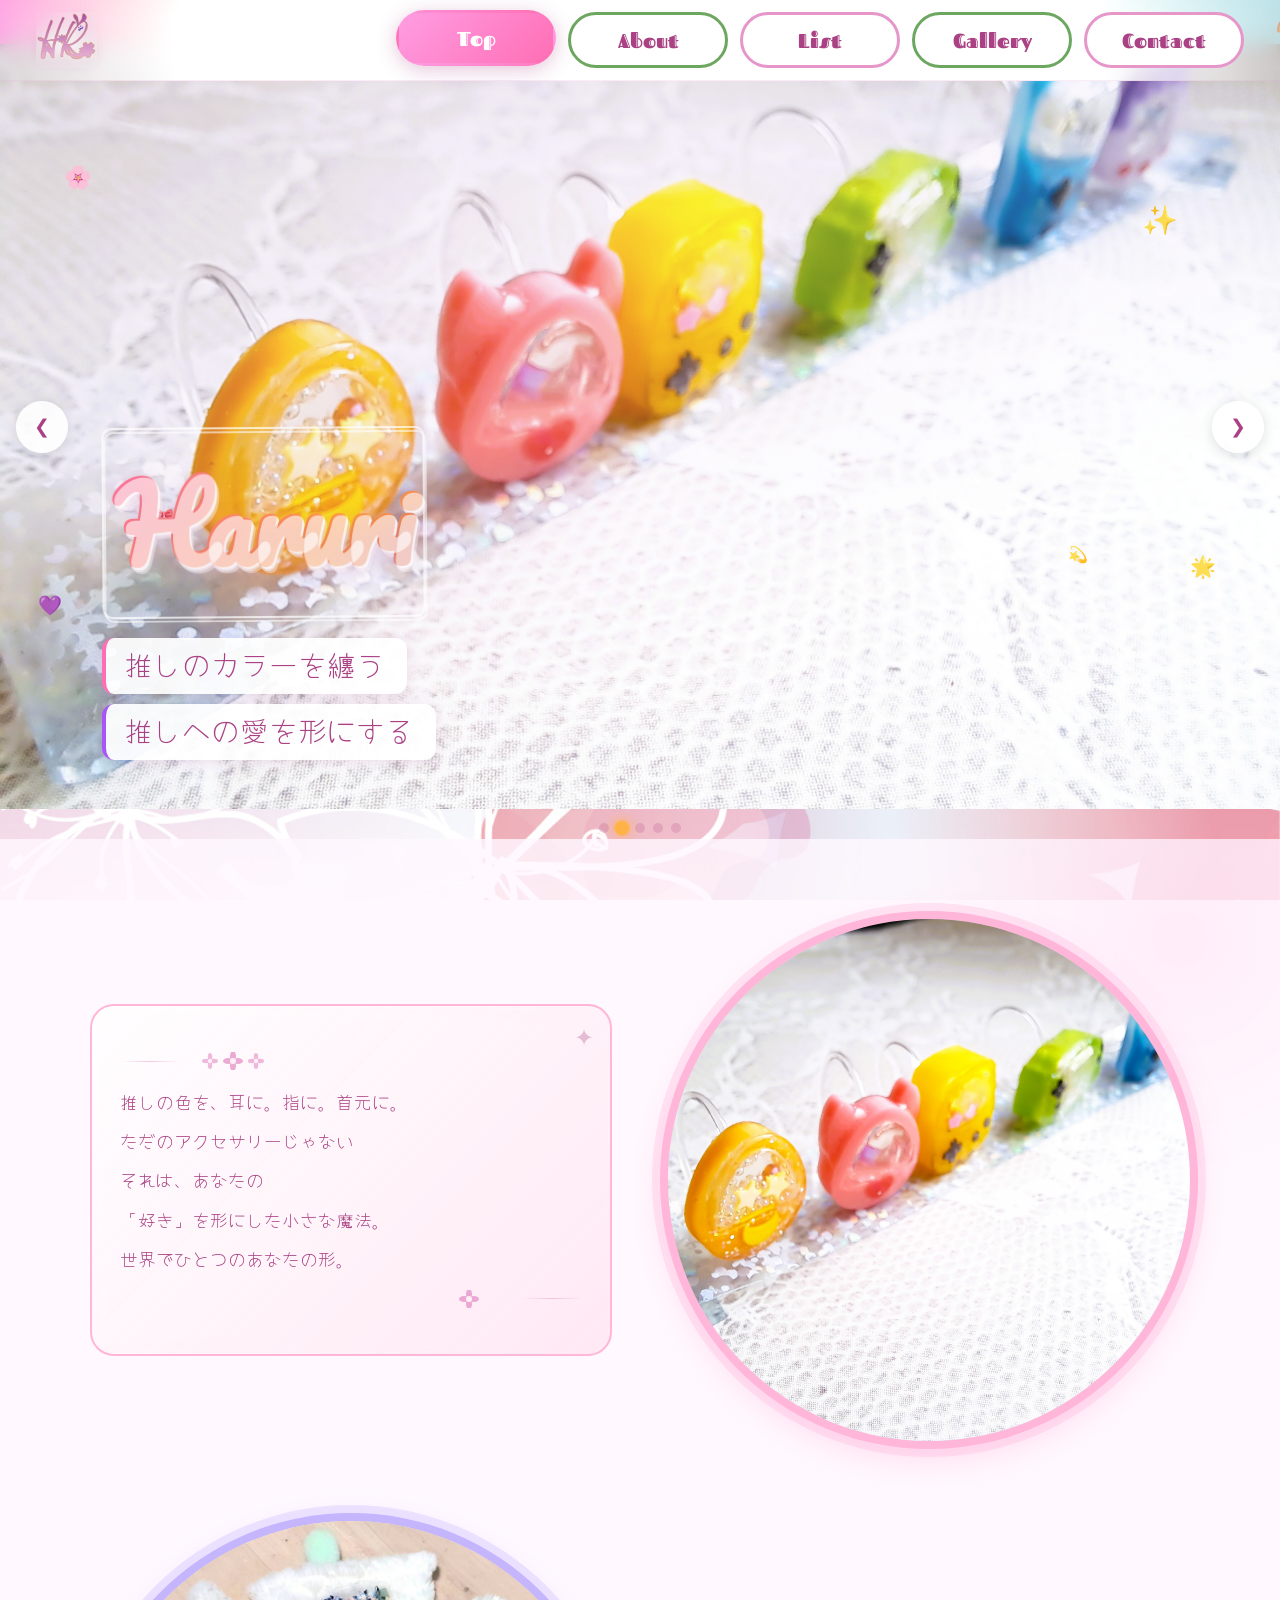
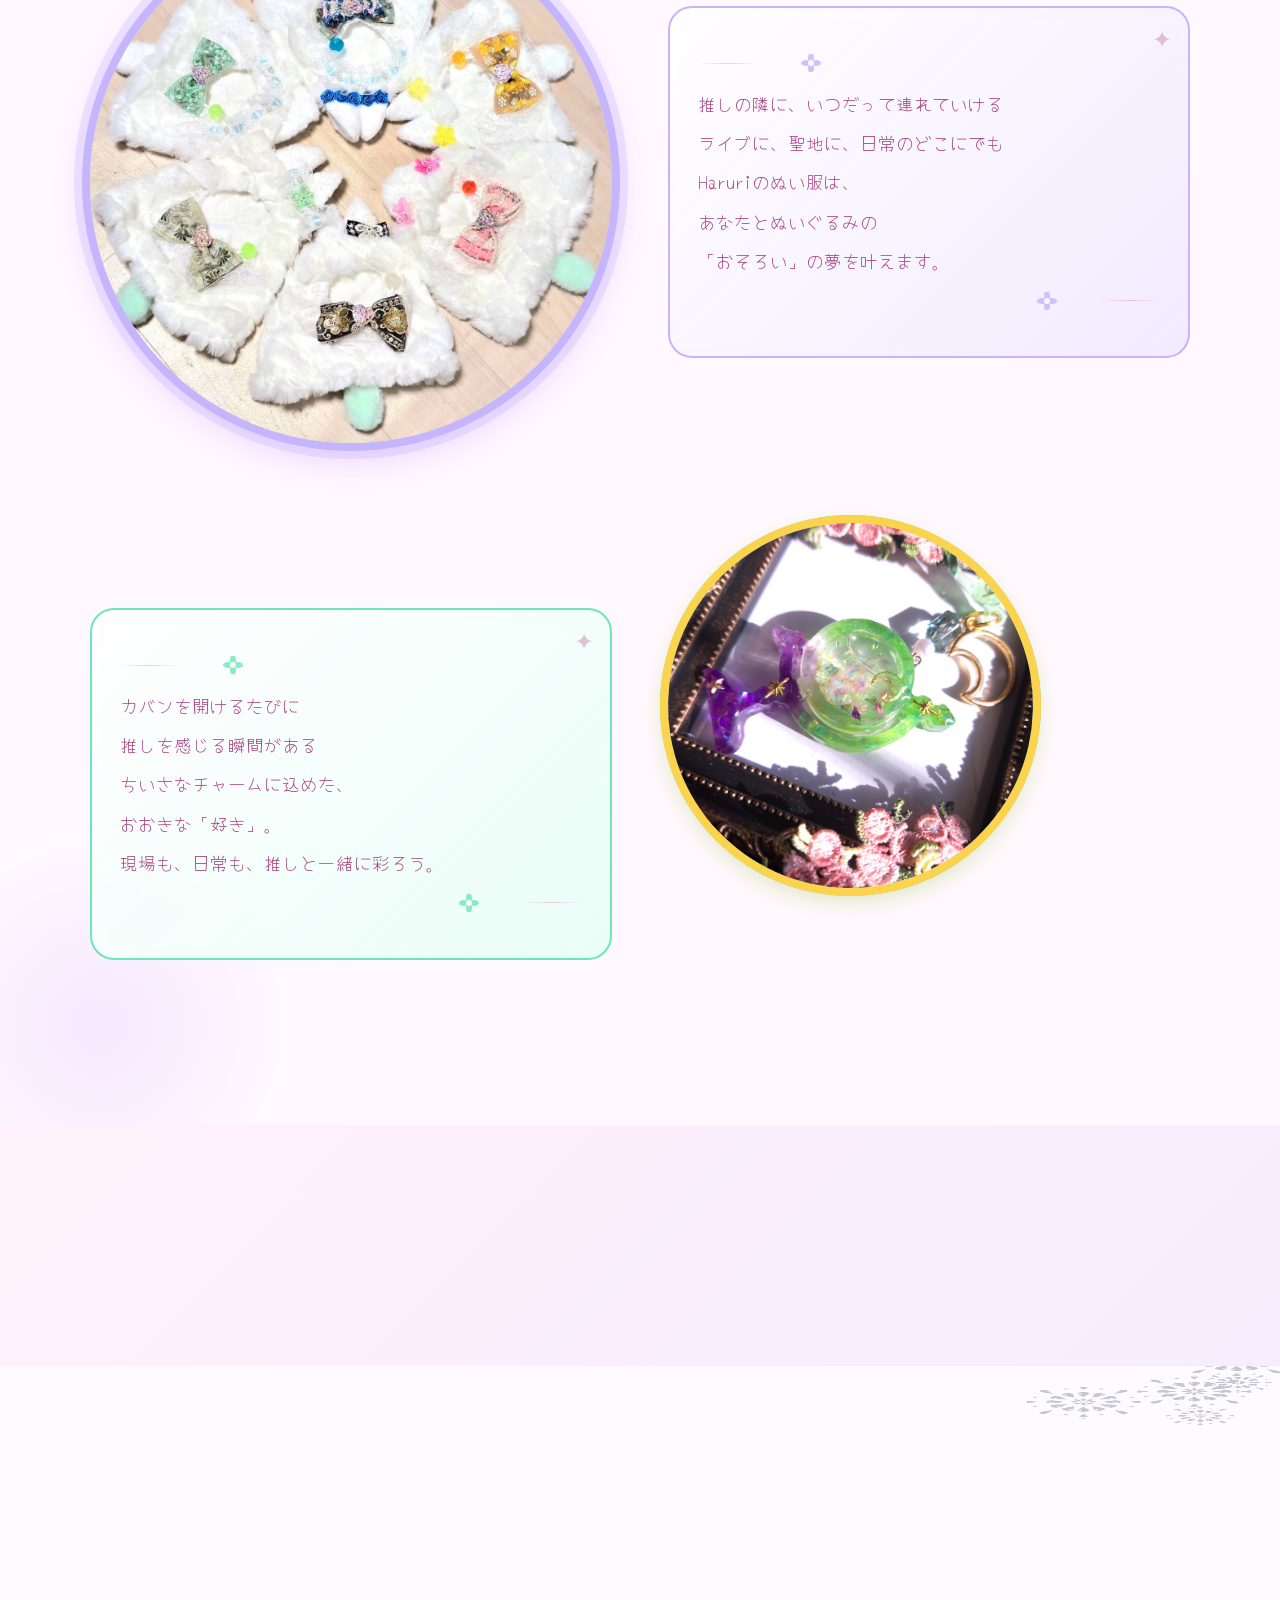
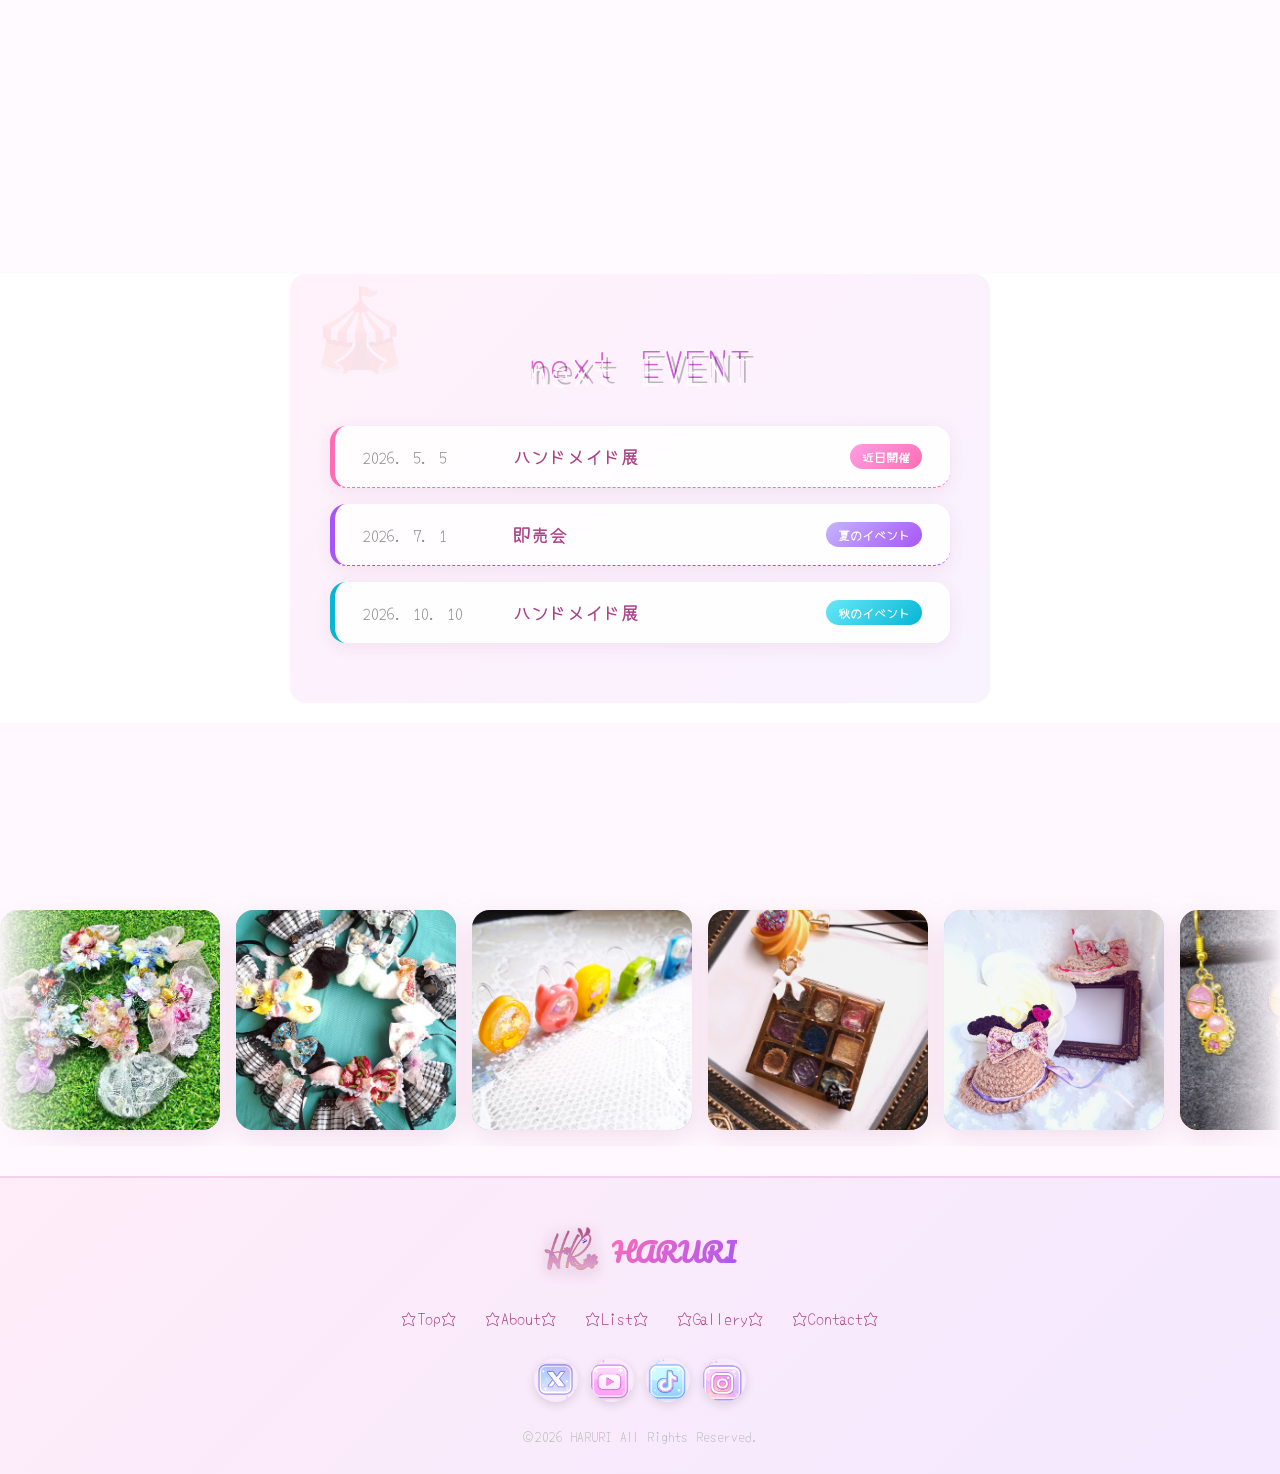
==== commit 051a921c: "Update index.html" ====
--- a/index.html
+++ b/index.html
@@ -6,31 +6,32 @@
   <title>HARURI - 推しの色を、耳に。指に。首元に。</title>
   <link rel="preconnect" href="https://fonts.googleapis.com" />
   <link rel="preconnect" href="https://fonts.gstatic.com" crossorigin />
-  <link href="https://fonts.googleapis.com/css2?family=Fascinate+Inline&family=Yomogi&display=swap" rel="stylesheet" />
+  <link href="https://fonts.googleapis.com/css2?family=Fascinate+Inline&family=Yomogi&family=Pacifico&display=swap" rel="stylesheet" />
   <link rel="stylesheet" href="style.css" />
   <style>
-    /* ===== HARURI — FLOWER-POP BALANCED STYLES ===== */
-
-    /* ------ palette: flower-calm × pop accent ------ */
-    /* base tones: petal pink #f3d8e8, muted rose #E696C9, dusty lavender #c8b8dc, sage #b8d4b0 */
-    /* pop accents used sparingly: coral #ff8fa3, mauve #c47eb8, warm gold #e8b86d             */
-
+    /* ===== POP UPGRADE STYLES ===== */
+
+    /* Rainbow gradient util */
+    @keyframes rainbowShift {
+      0%   { filter: hue-rotate(0deg); }
+      100% { filter: hue-rotate(360deg); }
+    }
     @keyframes floatY {
-      0%,100% { transform: translateY(0px); }
-      50%      { transform: translateY(-12px); }
+      0%,100% { transform: translateY(0px) rotate(0deg); }
+      50%      { transform: translateY(-14px) rotate(2deg); }
     }
     @keyframes floatYR {
       0%,100% { transform: translateY(0px) rotate(0deg); }
-      50%      { transform: translateY(-9px) rotate(-1.5deg); }
+      50%      { transform: translateY(-10px) rotate(-2deg); }
     }
     @keyframes popIn {
-      0%   { transform: scale(0.6) rotate(-6deg); opacity: 0; }
-      70%  { transform: scale(1.08) rotate(1.5deg); opacity: 1; }
+      0%   { transform: scale(0) rotate(-10deg); opacity: 0; }
+      70%  { transform: scale(1.15) rotate(3deg); opacity: 1; }
       100% { transform: scale(1) rotate(0deg); opacity: 1; }
     }
-    @keyframes petal-drift {
-      0%,100% { opacity:0; transform: scale(0.5) rotate(0deg); }
-      50%      { opacity:0.7; transform: scale(1.1) rotate(160deg); }
+    @keyframes sparkle {
+      0%,100% { opacity:0; transform: scale(0.4) rotate(0deg); }
+      50%      { opacity:1; transform: scale(1.2) rotate(180deg); }
     }
     @keyframes marqueeLeft {
       from { transform: translateX(0); }
@@ -38,162 +39,225 @@
     }
     @keyframes bounce {
       0%,100% { transform: translateY(0); }
-      40%     { transform: translateY(-7px); }
-      60%     { transform: translateY(-3px); }
-    }
-    @keyframes pulseRing {
-      0%,100% { box-shadow: 0 0 0 6px rgba(230,150,201,0.35), 0 8px 30px rgba(170,65,132,0.15); }
-      50%      { box-shadow: 0 0 0 12px rgba(230,150,201,0.15), 0 12px 40px rgba(170,65,132,0.25); }
+      40%     { transform: translateY(-8px); }
+      60%     { transform: translateY(-4px); }
+    }
+    @keyframes wobble {
+      0%,100% { transform: rotate(-3deg); }
+      50%     { transform: rotate(3deg); }
+    }
+    @keyframes pulseGlow {
+      0%,100% { box-shadow: 0 0 10px 2px rgba(246,114,182,0.4); }
+      50%     { box-shadow: 0 0 28px 10px rgba(168,85,247,0.5); }
+    }
+    @keyframes gradientBG {
+      0%   { background-position: 0% 50%; }
+      50%  { background-position: 100% 50%; }
+      100% { background-position: 0% 50%; }
+    }
+    @keyframes twinkle {
+      0%,100% { opacity:0.2; transform:scale(0.7); }
+      50%      { opacity:1; transform:scale(1.3); }
+    }
+    @keyframes slideInLeft {
+      from { opacity:0; transform:translateX(-60px); }
+      to   { opacity:1; transform:translateX(0); }
+    }
+    @keyframes slideInRight {
+      from { opacity:0; transform:translateX(60px); }
+      to   { opacity:1; transform:translateX(0); }
     }
     @keyframes charPop {
-      0%   { opacity:0; transform:translateY(20px) scale(0.7); }
-      65%  { transform:translateY(-4px) scale(1.05); }
-      100% { opacity:1; transform:translateY(0) scale(1); }
+      0%   { opacity:0; transform:translateY(30px) scale(0.5) rotate(-10deg); }
+      60%  { transform:translateY(-6px) scale(1.1) rotate(3deg); }
+      100% { opacity:1; transform:translateY(0) scale(1) rotate(0deg); }
     }
     @keyframes spin {
       from { transform: rotate(0deg); }
       to   { transform: rotate(360deg); }
     }
-    @keyframes sparkle {
-      0%,100% { opacity:0; transform: scale(0.3); }
-      50%      { opacity:1; transform: scale(1); }
-    }
-    @keyframes slideInLeft {
-      from { opacity:0; transform:translateX(-40px); }
-      to   { opacity:1; transform:translateX(0); }
+
+    /* ===== LOADING SCREEN ===== */
+    #loading-screen {
+      position: fixed; inset: 0; z-index: 9999;
+      background: linear-gradient(-45deg, #ff9de2, #ffb347, #a8edea, #c3cfe2, #f093fb);
+      background-size: 400% 400%;
+      animation: gradientBG 3s ease infinite;
+      display: flex; align-items: center; justify-content: center;
+      flex-direction: column;
+      transition: opacity 0.7s ease, transform 0.7s ease;
+    }
+    #loading-screen.hidden { opacity:0; pointer-events:none; transform:scale(1.05); }
+    .ld-content { position: relative; display:flex; align-items:center; justify-content:center; width:220px; height:220px; }
+    .ld-ring {
+      position:absolute; border-radius:50%; border: 4px solid transparent;
+    }
+    .ld-ring--outer {
+      width:200px; height:200px;
+      border-top-color: rgba(255,255,255,0.9);
+      border-right-color: rgba(255,255,255,0.6);
+      animation: spin 1.6s linear infinite;
+    }
+    .ld-ring--inner {
+      width:160px; height:160px;
+      border-bottom-color: rgba(255,255,255,0.9);
+      border-left-color: rgba(255,255,255,0.6);
+      animation: spin 1.1s linear infinite reverse;
+    }
+    .ld-center { position:absolute; text-align:center; }
+    .ld-heart { font-size:2rem; animation: bounce 1s ease infinite; }
+    .ld-brand {
+      font-family:'Pacifico', cursive; font-size:2rem;
+      color:white; text-shadow: 0 2px 14px rgba(0,0,0,0.2);
+      animation: popIn 0.7s 0.2s cubic-bezier(0.4,0,0.2,1) both;
+    }
+    .ld-catch {
+      font-family:'Yomogi',cursive; font-size:0.85rem;
+      color:rgba(255,255,255,0.9); margin-top:4px;
+    }
+    .ld-bar-wrap {
+      width:260px; height:6px; background:rgba(255,255,255,0.3); border-radius:99px;
+      margin-top:28px; overflow:hidden;
+    }
+    .ld-bar {
+      height:100%; width:0%; border-radius:99px;
+      background:white; animation: ldBarFill 1.8s ease forwards;
     }
     @keyframes ldBarFill { to { width:100%; } }
-    @keyframes petalFade {
-      0%,100% { opacity:0.15; transform:scale(0.85) rotate(0deg); }
-      50%      { opacity:0.45; transform:scale(1.08) rotate(8deg); }
-    }
-
-    /* ===== LOADING SCREEN — soft petal pink ===== */
-    #loading-screen {
-      position:fixed; inset:0; z-index:9999;
-      background: radial-gradient(ellipse at 40% 40%, #fce4f0 0%, #ecdff5 50%, #dceaf5 100%);
-      display:flex; align-items:center; justify-content:center; flex-direction:column;
-      transition:opacity 0.7s ease, transform 0.7s ease;
-    }
-    #loading-screen.hidden { opacity:0; pointer-events:none; transform:scale(1.04); }
-    .ld-content { position:relative; display:flex; align-items:center; justify-content:center; width:220px; height:220px; }
-    .ld-ring { position:absolute; border-radius:50%; border:3px solid transparent; }
-    .ld-ring--outer { width:200px; height:200px; border-top-color:rgba(230,150,201,0.8); border-right-color:rgba(230,150,201,0.4); animation:spin 2s linear infinite; }
-    .ld-ring--inner { width:156px; height:156px; border-bottom-color:rgba(196,126,184,0.75); border-left-color:rgba(196,126,184,0.35); animation:spin 1.4s linear infinite reverse; }
-    .ld-center { position:absolute; text-align:center; }
-    .ld-heart { font-size:2rem; animation:bounce 1.2s ease infinite; }
-    .ld-brand { font-family:'Fascinate Inline',cursive; font-size:2rem; color:var(--pink); text-shadow:0 2px 10px rgba(170,65,132,0.15); animation:popIn 0.6s 0.2s both; }
-    .ld-catch { font-family:'Yomogi',cursive; font-size:0.85rem; color:#c08080; margin-top:4px; }
-    .ld-bar-wrap { width:240px; height:5px; background:rgba(230,150,201,0.2); border-radius:99px; margin-top:28px; overflow:hidden; }
-    .ld-bar { height:100%; width:0%; border-radius:99px; background:linear-gradient(90deg,#f0b8d8,#c47eb8); animation:ldBarFill 1.8s ease forwards; }
-    .ld-bottom-text { margin-top:14px; color:#c08080; font-family:'Yomogi',cursive; font-size:0.9rem; animation:bounce 2.2s ease infinite; }
-
-    /* ===== TICKER — warm petal rose ===== */
+    .ld-bottom-text {
+      margin-top:16px; color:rgba(255,255,255,0.85);
+      font-family:'Yomogi',cursive; font-size:0.9rem;
+      animation: bounce 2s ease infinite;
+    }
+
+    /* ===== RAINBOW TICKER (new) ===== */
     .rainbow-ticker {
-      overflow:hidden; white-space:nowrap;
-      background:linear-gradient(90deg, #e8a0c0, #c47eb8, #a898cc, #8ab8c8, #b8c890, #e8a0c0);
-      background-size:300% 100%;
-      animation:marqueeLeft 0s; /* overridden by inner */
-      padding:9px 0; font-family:'Yomogi',cursive; font-size:0.95rem;
-      color:rgba(255,255,255,0.95); letter-spacing:0.04em;
-    }
-    .ticker-inner { display:inline-block; animation:marqueeLeft 28s linear infinite; white-space:nowrap; }
-    .ticker-inner span { margin:0 28px; }
-
-    /* ===== HERO ===== */
+      overflow: hidden; white-space: nowrap;
+      background: linear-gradient(90deg,#ff9de2,#ffb347,#a8edea,#c3cfe2,#f093fb,#ff9de2);
+      background-size: 200% 100%;
+      animation: gradientBG 4s ease infinite;
+      padding: 10px 0; font-family:'Yomogi',cursive; font-size:1rem;
+      color: white; letter-spacing: 0.05em;
+    }
+    .ticker-inner {
+      display:inline-block;
+      animation: marqueeLeft 20s linear infinite;
+    }
+    .ticker-inner span { margin: 0 24px; }
+
+    /* ===== HERO UPGRADES ===== */
     .hero { position:relative; overflow:hidden; }
     .slider-outer { position:relative; width:100%; height:85vh; min-height:500px; max-height:800px; overflow:hidden; }
-    .hero-slides-inner { display:flex; width:500%; height:100%; transition:transform 0.75s cubic-bezier(0.4,0,0.2,1); will-change:transform; }
+    .hero-slides-inner { display:flex; width:500%; height:100%; transition:transform 0.7s cubic-bezier(0.4,0,0.2,1); will-change:transform; }
     .hero-slide-card { flex-shrink:0; width:20%; height:100%; position:relative; overflow:hidden; }
     .slide-img-block { position:absolute; inset:0; overflow:hidden; }
-    .slide-img-block img { width:100%; height:100%; object-fit:cover; display:block; transition:transform 9s ease; }
-    .hero-slide-card.active .slide-img-block img { transform:scale(1.05); }
-    .s-img1 { background:linear-gradient(160deg,#fce4f0,#f5d5e8,#ead5f0); }
-    .s-img2 { background:linear-gradient(160deg,#dce0f0,#d8d0ec,#e4d8f0); }
-    .s-img3 { background:linear-gradient(160deg,#d8ead0,#cce0c8,#d8f0d0); }
-    .s-img4 { background:linear-gradient(160deg,#f5e8d0,#f0e0c0,#f5d8b0); }
-    .s-img5 { background:linear-gradient(160deg,#d0e8f5,#c8e0f0,#d0d8f0); }
+    .slide-img-block img { width:100%; height:100%; object-fit:cover; display:block; transition: transform 8s ease; }
+    .hero-slide-card.active .slide-img-block img { transform: scale(1.06); }
+    .s-img1 { background:linear-gradient(160deg,#ffd6e7,#ffe5f0,#ffc8dd); }
+    .s-img2 { background:linear-gradient(160deg,#c8d0ff,#d0c8ff,#e0c8ff); }
+    .s-img3 { background:linear-gradient(160deg,#d0ffd8,#c8ffee,#b8ffdd); }
+    .s-img4 { background:linear-gradient(160deg,#fff0c8,#ffe8b0,#ffd890); }
+    .s-img5 { background:linear-gradient(160deg,#c8f0ff,#b8e8ff,#a8d8ff); }
     .hero-slide-card::after {
       content:''; position:absolute; inset:0;
-      background:linear-gradient(160deg,rgba(252,228,240,0.28) 0%,rgba(220,200,240,0.1) 40%,transparent 70%);
+      background:linear-gradient(160deg,rgba(255,230,245,0.35) 0%,rgba(220,200,240,0.15) 40%,rgba(0,0,0,0) 70%);
       pointer-events:none; z-index:1;
     }
 
-    /* floating SVG petals in hero */
+    /* Floating emoji decorations over hero */
     .hero-deco-emojis { position:absolute; inset:0; pointer-events:none; z-index:8; }
     .hero-emoji {
-      position:absolute; font-size:1.6rem; opacity:0.55;
-      animation:floatY 5s ease-in-out infinite;
-      filter:drop-shadow(0 2px 4px rgba(170,65,132,0.15));
-    }
-    .hero-emoji:nth-child(1) { left:4%;  top:14%; animation-duration:4.5s; font-size:1.3rem; }
-    .hero-emoji:nth-child(2) { right:7%; top:18%; animation-duration:5.5s; animation-delay:-1.2s; font-size:1.5rem; }
-    .hero-emoji:nth-child(3) { left:3%;  bottom:28%; animation-duration:6s; animation-delay:-2.5s; font-size:1.1rem; opacity:0.4; }
-    .hero-emoji:nth-child(4) { right:5%; bottom:32%; animation-duration:4s; animation-delay:-0.8s; font-size:1.2rem; opacity:0.45; }
-    .hero-emoji:nth-child(5) { left:14%; top:62%; animation-duration:5s; animation-delay:-3.2s; font-size:0.95rem; opacity:0.35; }
-    .hero-emoji:nth-child(6) { right:16%; top:68%; animation-duration:6.5s; animation-delay:-1.8s; font-size:1rem; opacity:0.4; }
-
-    /* hero text */
-    .hero-overlay-content { position:absolute; top:50%; left:8%; transform:translateY(-50%); z-index:10; }
-    .hero-title { margin-bottom:18px; }
+      position:absolute; font-size:1.8rem;
+      animation: floatY 4s ease-in-out infinite;
+      opacity:0.85;
+    }
+    .hero-emoji:nth-child(1) { left:5%;  top:15%; animation-duration:3.8s; font-size:1.4rem; }
+    .hero-emoji:nth-child(2) { right:8%; top:20%; animation-duration:4.5s; animation-delay:-1s; }
+    .hero-emoji:nth-child(3) { left:3%;  bottom:25%; animation-duration:5s; animation-delay:-2s; font-size:1.2rem; }
+    .hero-emoji:nth-child(4) { right:5%; bottom:30%; animation-duration:3.5s; animation-delay:-0.5s; font-size:1.3rem; }
+    .hero-emoji:nth-child(5) { left:12%; top:60%; animation-duration:4.2s; animation-delay:-3s; font-size:1rem; }
+    .hero-emoji:nth-child(6) { right:15%; top:65%; animation-duration:5.2s; animation-delay:-1.5s; font-size:1rem; }
+
+    /* hero overlay text */
+    .hero-overlay-content {
+      position:absolute; top:50%; left:8%;
+      transform:translateY(-50%);
+      z-index:10; text-align:left;
+    }
+    .hero-title { margin-bottom:20px; }
     .title-haruri {
-      font-family:'Fascinate Inline',cursive;
-      font-size:clamp(3.5rem, 8vw, 8rem);
-      color:var(--pink); display:inline-block;
-      border:2px solid rgba(255,255,255,0.75);
-      padding:4px 20px 8px; border-radius:10px;
-      transform:rotate(-0.4deg);
-      text-shadow:3px 3px 0 rgba(255,255,255,0.7), 0 4px 16px rgba(170,65,132,0.18);
-      background:rgba(255,255,255,0.22); backdrop-filter:blur(3px);
-      /* gentle shimmer */
-      position:relative;
+      font-family:'Pacifico',cursive;
+      font-size: clamp(3.5rem, 8vw, 8rem);
+      display:inline-block;
+      background: linear-gradient(135deg, #ff6eb4, #ff9a3c, #a855f7, #06b6d4);
+      background-size: 200% 200%;
+      -webkit-background-clip: text;
+      -webkit-text-fill-color: transparent;
+      background-clip: text;
+      animation: gradientBG 4s ease infinite;
+      filter: drop-shadow(2px 4px 0px rgba(255,255,255,0.8));
+      padding: 4px 10px;
     }
     .hero-poem-area { display:flex; flex-direction:column; align-items:flex-start; gap:10px; }
     .poem-tag {
-      background:rgba(255,255,255,0.9); border-radius:12px;
+      background:rgba(255,255,255,0.92); border-radius:12px;
       padding:5px 22px 10px 18px; font-family:'Yomogi',cursive;
-      font-size:clamp(1rem,2.5vw,1.7rem); color:var(--pink);
-      box-shadow:0 2px 12px rgba(170,65,132,0.12); display:inline-block;
-      backdrop-filter:blur(4px); border-left:4px solid;
-    }
-    .poem-tag:nth-child(1) { border-color:#E696C9; animation:slideInLeft 0.7s 0.4s both; }
-    .poem-tag:nth-child(2) { border-color:#c8b8dc; animation:slideInLeft 0.7s 0.65s both; }
-
-    /* dots */
+      font-size:clamp(1rem,2.5vw,1.8rem); color:var(--pink);
+      box-shadow:0 2px 14px rgba(170,65,132,0.15); display:inline-block;
+      backdrop-filter:blur(4px);
+      border-left: 4px solid;
+    }
+    .poem-tag:nth-child(1) { border-color: #ff6eb4; animation: slideInLeft 0.7s 0.4s both; }
+    .poem-tag:nth-child(2) { border-color: #a855f7; animation: slideInLeft 0.7s 0.65s both; }
+
+    /* SLIDER DOTS - colorful */
     .slider-dots { display:flex; justify-content:center; gap:8px; padding:14px 0 6px; }
-    .dot { width:9px; height:9px; border-radius:50%; background:rgba(170,65,132,0.2); cursor:pointer; transition:all 0.3s; }
-    .dot.active { transform:scale(1.45); background:var(--pink); box-shadow:0 0 7px rgba(170,65,132,0.45); }
+    .dot {
+      width:10px; height:10px; border-radius:50%;
+      background:rgba(170,65,132,0.2); cursor:pointer; transition:all 0.3s;
+    }
+    .dot.active { transform:scale(1.5); }
+    .dot:nth-child(1).active { background:#ff6eb4; box-shadow:0 0 8px #c8f0ff,#b8e8ff,#a8d8ff; }
+    .dot:nth-child(2).active { background:#ffb347; box-shadow:0 0 8px #ffb347; }
+    .dot:nth-child(3).active { background:#a8edea; box-shadow:0 0 8px #a8edea; }
+    .dot:nth-child(4).active { background:#a855f7; box-shadow:0 0 8px #a855f7; }
+    .dot:nth-child(5).active { background:#06b6d4; box-shadow:0 0 8px #06b6d4; }
 
     /* slider buttons */
     .slider-btn {
       position:absolute; top:50%; transform:translateY(-50%);
-      background:rgba(255,255,255,0.85); border:none; border-radius:50%;
-      width:50px; height:50px; cursor:pointer; font-size:1.15rem; color:var(--pink);
+      background:rgba(255,255,255,0.88); border:none; border-radius:50%;
+      width:52px; height:52px; cursor:pointer;
+      font-size:1.2rem; color:var(--pink);
       display:flex; align-items:center; justify-content:center;
-      z-index:20; box-shadow:0 3px 14px rgba(0,0,0,0.12); transition:var(--transition);
-    }
-    .slider-btn:hover { background:white; transform:translateY(-50%) scale(1.1); box-shadow:0 6px 22px rgba(170,65,132,0.25); }
+      z-index:20; box-shadow:0 3px 14px rgba(0,0,0,0.13);
+      transition:var(--transition);
+    }
+    .slider-btn:hover {
+      background:white; transform:translateY(-50%) scale(1.12);
+      box-shadow:0 6px 24px rgba(170,65,132,0.3);
+    }
     .slider-prev { left:16px; }
     .slider-next { right:16px; }
 
     /* ===== COPY SECTION ===== */
     .copy-section {
       padding:80px 40px;
-      background:rgba(255,250,253,0.82);
+      background:rgba(255,248,255,0.8);
       position:relative; overflow:hidden;
     }
-    /* very soft radial petal-glow bg shapes */
+    /* floating background shapes */
     .copy-section::before {
       content:''; position:absolute;
-      width:480px; height:480px; border-radius:50%;
-      background:radial-gradient(circle, rgba(230,150,201,0.09), transparent 70%);
-      top:-120px; right:-120px; pointer-events:none;
+      width:500px; height:500px; border-radius:50%;
+      background:radial-gradient(circle, rgba(255,150,210,0.12), transparent 70%);
+      top:-150px; right:-150px; pointer-events:none;
     }
     .copy-section::after {
       content:''; position:absolute;
-      width:380px; height:380px; border-radius:50%;
-      background:radial-gradient(circle, rgba(184,160,220,0.08), transparent 70%);
-      bottom:-90px; left:-90px; pointer-events:none;
+      width:400px; height:400px; border-radius:50%;
+      background:radial-gradient(circle, rgba(168,85,247,0.1), transparent 70%);
+      bottom:-100px; left:-100px; pointer-events:none;
     }
     .copy-grid { max-width:1100px; margin:0 auto; display:flex; flex-direction:column; gap:80px; position:relative; z-index:1; }
     .copy-block { display:grid; grid-template-columns:1fr 1fr; align-items:center; gap:56px; }
@@ -202,243 +266,309 @@
     .copy-img-wrap { position:relative; }
     .copy-img {
       width:100%; aspect-ratio:1; border-radius:50%;
-      overflow:hidden; position:relative; transition:transform 0.4s ease;
-    }
-    .copy-img:hover { transform:scale(1.04) rotate(1.5deg); }
+      overflow:hidden; position:relative;
+      transition: transform 0.4s ease;
+    }
+    .copy-img:hover { transform:scale(1.04) rotate(2deg); }
     .copy-img img { position:absolute; inset:0; width:100%; height:100%; object-fit:cover; display:block; }
 
-    /* petal-toned rings */
-    .copy-block:nth-child(1) .copy-img { animation:pulseRing 3.5s ease infinite; }
-    .copy-block:nth-child(2) .copy-img { box-shadow:0 0 0 7px rgba(200,184,220,0.5), 0 8px 28px rgba(160,110,200,0.18); }
-    .copy-block:nth-child(3) .copy-img { box-shadow:0 0 0 7px rgba(180,208,170,0.5), 0 8px 28px rgba(100,160,90,0.18); }
-
-    /* poem card */
+    /* colorful ring per block */
+    .copy-block:nth-child(1) .copy-img { box-shadow:0 0 0 8px #ffb6d9, 0 0 0 16px rgba(255,182,217,0.3), 0 12px 40px rgba(255,110,180,0.3); animation: pulseGlow 3s ease infinite; }
+    .copy-block:nth-child(2) .copy-img { box-shadow:0 0 0 8px #c4b5fd, 0 0 0 16px rgba(196,181,253,0.3), 0 12px 40px rgba(168,85,247,0.3); }
+    .copy-block:nth-child(3) .copy-img { box-shadow:0 0 0 8px #6ee7b7, 0 0 0 16px rgba(110,231,183,0.3), 0 12px 40px rgba(16,185,129,0.3); }
+
     .copy-poem-bg {
-      border-radius:22px; padding:30px 26px;
-      backdrop-filter:blur(6px); position:relative; overflow:hidden;
+      background:rgba(255,255,255,0.88);
+      border-radius:24px; padding:32px 28px;
+      backdrop-filter:blur(8px);
+      position:relative; overflow:hidden;
     }
     .copy-block:nth-child(1) .copy-poem-bg {
-      border:1.5px solid rgba(230,150,201,0.55);
-      background:linear-gradient(140deg,rgba(255,255,255,0.95),rgba(252,228,242,0.82));
+      border: 2px solid #ffb6d9;
+      background:linear-gradient(135deg,rgba(255,255,255,0.95),rgba(255,230,242,0.85));
     }
     .copy-block:nth-child(2) .copy-poem-bg {
-      border:1.5px solid rgba(196,184,220,0.55);
-      background:linear-gradient(140deg,rgba(255,255,255,0.95),rgba(236,228,252,0.82));
+      border: 2px solid #c4b5fd;
+      background:linear-gradient(135deg,rgba(255,255,255,0.95),rgba(240,232,255,0.85));
     }
     .copy-block:nth-child(3) .copy-poem-bg {
-      border:1.5px solid rgba(170,200,155,0.55);
-      background:linear-gradient(140deg,rgba(255,255,255,0.95),rgba(228,245,222,0.82));
-    }
-    /* small decorative petal in corner */
+      border: 2px solid #6ee7b7;
+      background:linear-gradient(135deg,rgba(255,255,255,0.95),rgba(230,255,246,0.85));
+    }
     .copy-poem-bg::before {
-      content:'✿'; position:absolute; top:10px; right:14px;
-      font-size:1.3rem; opacity:0.2; animation:petalFade 4s ease-in-out infinite;
-    }
-    .copy-text { font-family:'Yomogi',cursive; font-size:1.08rem; line-height:2.1; color:#5a3a5a; }
-    .copy-text p { margin-bottom:2px; }
-
-    /* char pop animation */
-    .char-anim { display:inline-block; opacity:0; animation:charPop 0.45s ease forwards; }
+      content:'✦'; position:absolute; top:12px; right:16px;
+      font-size:1.5rem; opacity:0.3; animation:sparkle 2s ease infinite;
+    }
+    .copy-text { font-family:'Yomogi',cursive; font-size:1.1rem; line-height:2; }
+    .copy-text p { margin-bottom:4px; }
+
+    /* Char animation class - applied via JS */
+    .char-anim {
+      display:inline-block;
+      opacity:0; animation:charPop 0.5s ease forwards;
+    }
 
     /* flower dividers */
-    .copy-flower-divider { display:flex; align-items:center; gap:8px; margin:12px 0; }
-    .copy-flower-line { flex:1; height:1px; background:linear-gradient(90deg,transparent,rgba(230,150,201,0.45),transparent); }
-
-    /* ===== CATEGORY BUBBLES ===== */
+    .copy-flower-divider { display:flex; align-items:center; gap:8px; margin:14px 0; }
+    .copy-flower-line { flex:1; height:1px; background:linear-gradient(90deg,transparent,rgba(230,150,201,0.5),transparent); }
+
+    /* ===== CATEGORY BUBBLES (new section) ===== */
     .category-section {
-      padding:56px 40px 44px;
-      background:linear-gradient(160deg,rgba(252,236,246,0.88),rgba(240,234,252,0.88),rgba(230,244,248,0.88));
-      position:relative;
-    }
-    /* scattered petal SVG bg via pseudo */
-    .category-section::before {
-      content:'✿ ✾ ❀ ✿ ❁ ✾ ❀';
-      position:absolute; top:16px; left:0; right:0;
-      text-align:center; font-size:1.4rem; color:rgba(230,150,201,0.18);
-      letter-spacing:3rem; pointer-events:none;
-    }
-    .category-title-wrap { text-align:center; margin-bottom:32px; }
+      padding:60px 40px 40px;
+      background:linear-gradient(135deg,rgba(255,240,250,0.9),rgba(240,232,255,0.9),rgba(232,248,255,0.9));
+      background-size:300% 300%;
+      animation: gradientBG 8s ease infinite;
+    }
+    .category-title-wrap { text-align:center; margin-bottom:36px; }
     .category-title {
-      font-family:'Fascinate Inline',cursive; font-size:clamp(1.4rem,3.5vw,2.1rem);
-      color:var(--pink); letter-spacing:0.02em;
-      text-shadow:0 2px 8px rgba(170,65,132,0.12);
-    }
-    .category-bubbles { display:flex; flex-wrap:wrap; gap:14px; justify-content:center; max-width:860px; margin:0 auto; }
+      font-family:'Yomogi',cursive; font-size:clamp(1.6rem,4vw,2.4rem);
+      background:linear-gradient(135deg,#ff6eb4,#a855f7,#06b6d4);
+      -webkit-background-clip:text; -webkit-text-fill-color:transparent; background-clip:text;
+      display:inline-block;
+    }
+    .category-bubbles {
+      display:flex; flex-wrap:wrap; gap:16px; justify-content:center;
+      max-width:900px; margin:0 auto;
+    }
     .cat-bubble {
-      display:inline-flex; align-items:center; gap:7px;
-      padding:11px 26px; border-radius:999px; font-family:'Yomogi',cursive;
-      font-size:1rem; cursor:pointer; transition:all 0.3s ease;
-      text-decoration:none; font-weight:700; border:2px solid;
-    }
-    .cat-bubble:hover { transform:translateY(-4px) scale(1.05); }
-    /* each bubble: muted floral tones */
-    .cat-bubble:nth-child(1) { background:rgba(240,184,216,0.22); border-color:rgba(220,140,190,0.5); color:#a04070; }
-    .cat-bubble:nth-child(1):hover { background:rgba(220,140,190,0.35); box-shadow:0 6px 18px rgba(220,140,190,0.35); }
-    .cat-bubble:nth-child(2) { background:rgba(200,184,230,0.22); border-color:rgba(170,148,210,0.5); color:#604090; }
-    .cat-bubble:nth-child(2):hover { background:rgba(200,184,230,0.38); box-shadow:0 6px 18px rgba(200,184,230,0.35); }
-    .cat-bubble:nth-child(3) { background:rgba(184,220,200,0.22); border-color:rgba(140,190,160,0.5); color:#306050; }
-    .cat-bubble:nth-child(3):hover { background:rgba(184,220,200,0.38); box-shadow:0 6px 18px rgba(184,220,200,0.35); }
-    .cat-bubble:nth-child(4) { background:rgba(230,200,180,0.22); border-color:rgba(200,160,130,0.5); color:#784830; }
-    .cat-bubble:nth-child(4):hover { background:rgba(230,200,180,0.38); box-shadow:0 6px 18px rgba(230,200,180,0.35); }
-    .cat-bubble:nth-child(5) { background:rgba(180,210,230,0.22); border-color:rgba(140,180,210,0.5); color:#305070; }
-    .cat-bubble:nth-child(5):hover { background:rgba(180,210,230,0.38); box-shadow:0 6px 18px rgba(180,210,230,0.35); }
-    .cat-bubble:nth-child(6) { background:rgba(230,216,186,0.22); border-color:rgba(200,180,140,0.5); color:#705020; }
-    .cat-bubble:nth-child(6):hover { background:rgba(230,216,186,0.38); box-shadow:0 6px 18px rgba(230,216,186,0.35); }
+      display:inline-flex; align-items:center; gap:8px;
+      padding:12px 28px; border-radius:999px; font-family:'Yomogi',cursive;
+      font-size:1.1rem; cursor:pointer; transition:all 0.3s ease;
+      text-decoration:none; position:relative; overflow:hidden;
+      font-weight:700;
+    }
+    .cat-bubble::before {
+      content:''; position:absolute; inset:0;
+      background:rgba(255,255,255,0.3); opacity:0; transition:opacity 0.3s;
+    }
+    .cat-bubble:hover::before { opacity:1; }
+    .cat-bubble:hover { transform:translateY(-5px) scale(1.06); }
+    .cat-bubble:nth-child(1) { background:linear-gradient(135deg,#ff9de2,#ffb347); color:white; box-shadow:0 6px 20px rgba(255,157,226,0.5); }
+    .cat-bubble:nth-child(2) { background:linear-gradient(135deg,#a8edea,#fed6e3); color:#444; box-shadow:0 6px 20px rgba(168,237,234,0.5); }
+    .cat-bubble:nth-child(3) { background:linear-gradient(135deg,#a18cd1,#fbc2eb); color:white; box-shadow:0 6px 20px rgba(161,140,209,0.5); }
+    .cat-bubble:nth-child(4) { background:linear-gradient(135deg,#ff9de2,#ffb347); color:white; box-shadow:0 6px 20px rgba(240,147,251,0.5); }
+    .cat-bubble:nth-child(5) { background:linear-gradient(135deg,#a18cd1,#fbc2eb); color:white; box-shadow:0 6px 20px rgba(79,172,254,0.5); }
+    .cat-bubble:nth-child(6) { background:linear-gradient(135deg,#a8edea,#fed6e3); color:#444; box-shadow:0 6px 20px rgba(67,233,123,0.5); }
 
     /* ===== MEDIA SECTION ===== */
-    .media-section { padding:60px 40px; background:rgba(255,250,253,0.8); position:relative; }
+    .media-section {
+      padding:60px 40px;
+      background:rgba(255,248,255,0.75); position:relative;
+    }
     .media-deco { text-align:center; }
-    .media-deco-img { max-height:80px; mix-blend-mode:multiply; animation:floatY 5s ease-in-out infinite; }
+    .media-deco-img { max-height:80px; mix-blend-mode:multiply; animation:floatY 4s ease-in-out infinite; }
     .media-row {
       display:flex; align-items:center; gap:32px;
-      max-width:900px; margin:26px auto; padding:20px 26px;
-      background:rgba(255,255,255,0.88); border-radius:20px;
+      max-width:900px; margin:28px auto; padding:20px 28px;
+      background:rgba(255,255,255,0.85); border-radius:20px;
       text-decoration:none; cursor:pointer;
       transition:all 0.35s cubic-bezier(0.4,0,0.2,1);
-      border:1.5px solid rgba(230,150,201,0.25);
+      border:2px solid transparent;
       position:relative; overflow:hidden;
     }
-    .media-row:hover { transform:translateY(-4px); box-shadow:0 10px 36px rgba(170,65,132,0.16); border-color:rgba(230,150,201,0.45); }
+    .media-row::before {
+      content:''; position:absolute; inset:0;
+      background:linear-gradient(135deg,rgba(255,110,180,0.06),rgba(168,85,247,0.06));
+      opacity:0; transition:opacity 0.3s;
+    }
+    .media-row:hover::before { opacity:1; }
+    .media-row:hover {
+      transform:translateY(-4px);
+      box-shadow:0 12px 40px rgba(170,65,132,0.18);
+      border-color:rgba(255,110,180,0.3);
+    }
     .media-row--reverse { flex-direction:row-reverse; }
-    .media-row-thumb { position:relative; flex-shrink:0; width:180px; height:108px; border-radius:14px; overflow:hidden; }
+    .media-row-thumb {
+      position:relative; flex-shrink:0;
+      width:180px; height:108px; border-radius:14px; overflow:hidden;
+    }
     .media-row-photo { width:100%; height:100%; object-fit:cover; display:block; }
     .media-row-bg { position:absolute; inset:0; }
-    .yt-thumb { background:linear-gradient(135deg,#ff8fa3,#d46880); opacity:0.3; }
-    .tk-thumb { background:linear-gradient(135deg,#a8d8e8,#6090c0); opacity:0.3; }
+    .yt-thumb { background:linear-gradient(135deg,#ff6b6b,#ee0979); opacity:0.3; }
+    .tk-thumb { background:linear-gradient(135deg,#00f2ea,#ff0050); opacity:0.3; }
     .media-play-btn {
       position:absolute; top:50%; left:50%; transform:translate(-50%,-50%);
       width:44px; height:44px; border-radius:50%;
-      background:rgba(255,255,255,0.94); display:flex; align-items:center; justify-content:center;
-      font-size:1rem; color:var(--pink); box-shadow:0 2px 12px rgba(0,0,0,0.18); transition:all 0.3s;
-    }
-    .media-row:hover .media-play-btn { transform:translate(-50%,-50%) scale(1.14); }
-    .media-row-label { font-family:'Yomogi',cursive; font-size:1.15rem; color:var(--pink); font-weight:700; flex:1; }
-
-    /* ===== EVENT ===== */
+      background:rgba(255,255,255,0.95); display:flex; align-items:center; justify-content:center;
+      font-size:1rem; color:var(--pink);
+      box-shadow:0 2px 14px rgba(0,0,0,0.2);
+      transition:all 0.3s;
+    }
+    .media-row:hover .media-play-btn { transform:translate(-50%,-50%) scale(1.15); background:white; }
+    .media-row-label {
+      font-family:'Yomogi',cursive; font-size:1.2rem; color:var(--pink);
+      font-weight:700; flex:1;
+    }
+
+    /* ===== EVENT SECTION - card style ===== */
     .event {
       padding:60px 40px;
-      background:linear-gradient(150deg,rgba(252,236,246,0.9),rgba(242,234,252,0.9));
+      background:linear-gradient(135deg,rgba(255,240,250,0.9),rgba(248,240,255,0.9));
       position:relative; overflow:hidden;
     }
     .event::before {
-      content:'✿'; position:absolute; top:8px; left:24px; font-size:4.5rem;
-      opacity:0.08; color:var(--pink);
+      content:'🎪'; position:absolute; top:-10px; left:20px; font-size:5rem; opacity:0.07;
     }
     .event-title {
-      font-family:'Fascinate Inline',cursive; font-size:clamp(1.5rem,3.5vw,2.2rem);
-      text-align:center; margin-bottom:34px; color:var(--pink);
-      text-shadow:0 2px 8px rgba(170,65,132,0.12);
-    }
-    .event-list { list-style:none; max-width:700px; margin:0 auto; display:flex; flex-direction:column; gap:14px; }
+      font-family:'Yomogi',cursive; font-size:clamp(1.6rem,4vw,2.4rem);
+      text-align:center; margin-bottom:36px;
+      background:linear-gradient(135deg,#ff6eb4,#a855f7);
+      -webkit-background-clip:text; -webkit-text-fill-color:transparent; background-clip:text;
+    }
+    .event-list {
+      list-style:none; max-width:700px; margin:0 auto;
+      display:flex; flex-direction:column; gap:16px;
+    }
     .event-list li {
-      display:flex; align-items:center; gap:18px;
-      padding:17px 26px; border-radius:16px;
-      background:rgba(255,255,255,0.88);
-      border-left:4px solid;
-      box-shadow:0 3px 14px rgba(170,65,132,0.08);
+      display:flex; align-items:center; gap:20px;
+      padding:18px 28px; border-radius:16px;
+      background:rgba(255,255,255,0.9);
+      border-left:5px solid;
+      box-shadow:0 4px 16px rgba(170,65,132,0.1);
       transition:all 0.3s ease;
-    }
-    .event-list li:hover { transform:translateX(5px); box-shadow:0 7px 24px rgba(170,65,132,0.15); }
-    .event-list li:nth-child(1) { border-color:#E696C9; }
-    .event-list li:nth-child(2) { border-color:#c8b8dc; }
-    .event-list li:nth-child(3) { border-color:#a8c8b8; }
-    .event-list li .date { font-family:'Yomogi',cursive; font-size:0.95rem; color:#999; min-width:130px; }
-    .event-list li .text { font-family:'Yomogi',cursive; font-size:1.05rem; color:var(--pink); font-weight:700; flex:1; }
+      cursor:default;
+    }
+    .event-list li:hover { transform:translateX(6px); box-shadow:0 8px 28px rgba(170,65,132,0.2); }
+    .event-list li:nth-child(1) { border-color:#ff6eb4; }
+    .event-list li:nth-child(2) { border-color:#a855f7; }
+    .event-list li:nth-child(3) { border-color:#06b6d4; }
+    .event-list li .date {
+      font-family:'Yomogi',cursive; font-size:1rem; color:#888; min-width:130px;
+    }
+    .event-list li .text {
+      font-family:'Yomogi',cursive; font-size:1.1rem; color:var(--pink); font-weight:700; flex:1;
+    }
     .event-badge {
-      padding:4px 12px; border-radius:999px; font-size:0.72rem;
-      font-family:'Yomogi',cursive; font-weight:700;
-    }
-    .event-list li:nth-child(1) .event-badge { background:rgba(230,150,201,0.18); color:#a04070; border:1px solid rgba(230,150,201,0.45); }
-    .event-list li:nth-child(2) .event-badge { background:rgba(196,184,220,0.18); color:#604090; border:1px solid rgba(196,184,220,0.45); }
-    .event-list li:nth-child(3) .event-badge { background:rgba(168,200,184,0.18); color:#306050; border:1px solid rgba(168,200,184,0.45); }
-
-    /* ===== GALLERY — infinite marquee, fixed ===== */
-    .gallery-section { padding:60px 0 32px; background:rgba(255,250,253,0.82); overflow:hidden; }
+      padding:4px 12px; border-radius:999px; font-size:0.75rem; font-family:'Yomogi',cursive;
+      font-weight:700; color:white;
+    }
+    .event-list li:nth-child(1) .event-badge { background:linear-gradient(135deg,#ff9de2,#ff6eb4); }
+    .event-list li:nth-child(2) .event-badge { background:linear-gradient(135deg,#c4b5fd,#a855f7); }
+    .event-list li:nth-child(3) .event-badge { background:linear-gradient(135deg,#67e8f9,#06b6d4); }
+
+    /* ===== GALLERY SECTION ===== */
+    .gallery-section {
+      padding:60px 0 30px;
+      background:rgba(255,248,255,0.8); overflow:hidden;
+    }
     .section-header { text-align:center; margin-bottom:28px; }
     .section-title {
-      font-family:'Fascinate Inline',cursive; font-size:clamp(1.5rem,3.5vw,2.2rem);
-      color:var(--pink); text-shadow:0 2px 8px rgba(170,65,132,0.12);
+      font-family:'Pacifico',cursive; font-size:clamp(1.6rem,4vw,2.4rem);
+      background:linear-gradient(135deg,#ff6eb4,#a855f7,#06b6d4);
+      -webkit-background-clip:text; -webkit-text-fill-color:transparent; background-clip:text;
+      animation:rainbowShift 4s linear infinite;
     }
     .gallery-outer { overflow:hidden; position:relative; }
     .gallery-outer::before,.gallery-outer::after {
-      content:''; position:absolute; top:0; bottom:0; width:90px; z-index:10; pointer-events:none;
-    }
-    .gallery-outer::before { left:0; background:linear-gradient(to right,rgba(255,250,253,0.98),transparent); }
-    .gallery-outer::after  { right:0; background:linear-gradient(to left,rgba(255,250,253,0.98),transparent); }
-
-    /* The key fix: track width is auto, we animate via JS-controlled CSS var OR just use pure CSS marquee */
+      content:''; position:absolute; top:0; bottom:0; width:80px; z-index:10; pointer-events:none;
+    }
+    .gallery-outer::before { left:0; background:linear-gradient(to right,rgba(255,248,255,0.95),transparent); }
+    .gallery-outer::after  { right:0; background:linear-gradient(to left,rgba(255,248,255,0.95),transparent); }
     .gallery-track {
-      display:flex; gap:16px; padding:16px 8px;
-      /* width MUST NOT be constrained — let content flow */
+      display:flex; gap:16px; padding:16px 0;
+      animation:marqueeLeft 22s linear infinite;
       width:max-content;
-      animation:marqueeLeft 30s linear infinite;
-      will-change:transform;
     }
     .gallery-track:hover { animation-play-state:paused; }
     .gallery-item {
-      flex-shrink:0; cursor:pointer; border-radius:16px; overflow:hidden;
-      transition:transform 0.3s ease, box-shadow 0.3s ease;
-    }
-    .gallery-item:hover { transform:translateY(-7px) scale(1.04); box-shadow:0 14px 36px rgba(170,65,132,0.25); }
-    .gallery-img { width:210px; height:210px; }
+      flex-shrink:0; cursor:pointer;
+      border-radius:18px; overflow:hidden;
+      transition:all 0.3s ease;
+      position:relative;
+    }
+    .gallery-item:hover { transform:translateY(-8px) scale(1.04); box-shadow:0 16px 40px rgba(170,65,132,0.3); }
+    .gallery-img {
+      width:220px; height:220px; position:relative;
+    }
     .gallery-img img { width:100%; height:100%; object-fit:cover; display:block; }
-    /* petal-toned borders */
-    .g-img1 { outline:4px solid rgba(230,150,201,0.35); border-radius:16px; }
-    .g-img2 { outline:4px solid rgba(196,184,220,0.35); border-radius:16px; }
-    .g-img3 { outline:4px solid rgba(168,200,184,0.35); border-radius:16px; }
-    .g-img4 { outline:4px solid rgba(220,190,150,0.35); border-radius:16px; }
-    .g-img5 { outline:4px solid rgba(150,196,220,0.35); border-radius:16px; }
-    .g-img6 { outline:4px solid rgba(220,168,180,0.35); border-radius:16px; }
-
-    /* ===== CURSOR SPARKLE — soft petals ===== */
+    /* colorful borders */
+    .g-img1 { box-shadow:inset 0 0 0 4px rgba(255,110,180,0.4); }
+    .g-img2 { box-shadow:inset 0 0 0 4px rgba(168,85,247,0.4); }
+    .g-img3 { box-shadow:inset 0 0 0 4px rgba(6,182,212,0.4); }
+    .g-img4 { box-shadow:inset 0 0 0 4px rgba(255,179,71,0.4); }
+    .g-img5 { box-shadow:inset 0 0 0 4px rgba(110,231,183,0.4); }
+    .g-img6 { box-shadow:inset 0 0 0 4px rgba(249,115,22,0.4); }
+
+    /* ===== SPARKLE CURSOR TRAIL ===== */
     .cursor-sparkle {
       position:fixed; pointer-events:none; z-index:9999;
-      animation:sparkle 0.65s ease forwards;
-    }
-
-    /* ===== NAV — petal colour hover ===== */
-    .nav-btn { transition:all 0.3s cubic-bezier(0.4,0,0.2,1); }
-    .nav-btn:hover, .nav-btn.active {
-      background:linear-gradient(135deg,#f5c8e0,#e0b8d8);
-      color:white; border-color:transparent;
-      box-shadow:0 4px 18px rgba(170,65,132,0.28);
-      transform:translateY(-2px);
-    }
+      font-size:1rem; animation:sparkle 0.7s ease forwards;
+    }
+
+    /* ===== NAV UPGRADES ===== */
+    .nav-btn {
+      transition:all 0.3s cubic-bezier(0.4,0,0.2,1);
+    }
+    .nav-btn:nth-child(1):hover, .nav-btn:nth-child(1).active { background:linear-gradient(135deg,#ff9de2,#ff6eb4); color:white; border-color:transparent; }
+    .nav-btn:nth-child(2):hover, .nav-btn:nth-child(2).active { background:linear-gradient(135deg,#f093fb,#a855f7); color:white; border-color:transparent; }
+    .nav-btn:nth-child(3):hover, .nav-btn:nth-child(3).active { background:linear-gradient(135deg,#a8edea,#06b6d4); color:white; border-color:transparent; }
+    .nav-btn:nth-child(4):hover, .nav-btn:nth-child(4).active { background:linear-gradient(135deg,#ffecd2,#fcb69f); color:#a0522d; border-color:transparent; }
+    .nav-btn:nth-child(5):hover, .nav-btn:nth-child(5).active { background:linear-gradient(135deg,#a1c4fd,#c2e9fb); color:#1a6b8a; border-color:transparent; }
 
     /* ===== DOUBLE IMG ===== */
     .copy-img-wrap--double { position:relative; aspect-ratio:1; }
     .copy-double-imgs { position:relative; width:100%; height:100%; }
     .copy-double-img { position:absolute; width:70%; aspect-ratio:1; border-radius:50%; overflow:hidden; }
     .copy-double-img img { width:100%; height:100%; object-fit:cover; }
-    .copy-double-img--back  { top:0; right:0; box-shadow:0 0 0 7px rgba(168,200,184,0.5), 0 8px 26px rgba(100,160,90,0.18); animation:floatY 5.5s ease-in-out infinite; }
-    .copy-double-img--front { bottom:0; left:0; box-shadow:0 0 0 7px rgba(220,190,150,0.5), 0 8px 26px rgba(180,140,80,0.18); animation:floatYR 4.5s ease-in-out infinite; z-index:2; }
+    .copy-double-img--back  { top:0; right:0; box-shadow:0 0 0 8px #6ee7b7, 0 8px 28px rgba(16,185,129,0.2); animation:floatY 5s ease-in-out infinite; }
+    .copy-double-img--front { bottom:0; left:0; box-shadow:0 0 0 8px #fcd34d, 0 8px 28px rgba(251,191,36,0.3); animation:floatYR 4s ease-in-out infinite; z-index:2; }
 
     /* ===== FOOTER ===== */
-    .site-footer { background:linear-gradient(150deg,rgba(252,236,246,0.97),rgba(240,234,252,0.97)); padding:48px 40px 28px; border-top:1.5px solid rgba(230,150,201,0.25); }
-    .footer-inner { max-width:1200px; margin:0 auto; display:flex; flex-direction:column; align-items:center; gap:22px; }
+    .site-footer {
+      background:linear-gradient(135deg,rgba(255,236,248,0.97),rgba(243,232,255,0.97));
+      padding:48px 40px 28px; border-top:2px solid rgba(230,150,201,0.3);
+    }
+    .footer-inner { max-width:1200px; margin:0 auto; display:flex; flex-direction:column; align-items:center; gap:24px; }
     .footer-logo-wrap { display:flex; align-items:center; gap:12px; }
-    .footer-brand { font-family:'Fascinate Inline',cursive; font-size:1.5rem; color:var(--pink); }
+    .footer-brand {
+      font-family:'Pacifico',cursive; font-size:1.6rem;
+      background:linear-gradient(135deg,#ff6eb4,#a855f7); -webkit-background-clip:text; -webkit-text-fill-color:transparent; background-clip:text;
+    }
     .footer-nav { display:flex; flex-wrap:wrap; gap:12px; justify-content:center; }
-    .footer-nav a { font-family:'Yomogi',cursive; color:var(--pink); transition:all 0.3s; padding:4px 8px; border-radius:8px; }
-    .footer-nav a:hover { background:rgba(230,150,201,0.12); transform:scale(1.08); }
+    .footer-nav a {
+      font-family:'Yomogi',cursive; color:var(--pink);
+      transition:all 0.3s; padding:4px 8px; border-radius:8px;
+    }
+    .footer-nav a:hover { color:#a855f7; background:rgba(168,85,247,0.08); transform:scale(1.1); }
     .footer-sns { display:flex; gap:12px; }
     .sns-btn { width:44px; height:44px; border-radius:50%; overflow:hidden; display:flex; align-items:center; justify-content:center; transition:all 0.3s; }
     .sns-btn img { width:100%; height:100%; object-fit:cover; }
-    .sns-btn:hover { transform:scale(1.2) rotate(6deg); box-shadow:0 4px 14px rgba(170,65,132,0.25); }
-    .footer-copy { font-family:'Yomogi',cursive; font-size:0.85rem; color:#ccc; }
+    .sns-btn:hover { transform:scale(1.2) rotate(8deg); }
+    .sns-x:hover  { box-shadow:0 0 14px rgba(0,0,0,0.3); }
+    .sns-yt:hover { box-shadow:0 0 14px rgba(255,0,0,0.4); }
+    .sns-tt:hover { box-shadow:0 0 14px rgba(0,242,234,0.4); }
+    .sns-ig:hover { box-shadow:0 0 14px rgba(225,48,108,0.4); }
+    .footer-copy { font-family:'Yomogi',cursive; font-size:0.85rem; color:#bbb; }
 
     /* ===== MODAL ===== */
-    .modal-overlay { position:fixed; inset:0; z-index:1000; background:rgba(60,20,50,0.48); backdrop-filter:blur(6px); display:none; align-items:center; justify-content:center; }
+    .modal-overlay {
+      position:fixed; inset:0; z-index:1000;
+      background:rgba(0,0,0,0.55); backdrop-filter:blur(6px);
+      display:none; align-items:center; justify-content:center;
+    }
     .modal-overlay.open { display:flex; }
-    .modal-box { background:rgba(255,252,255,0.97); border-radius:22px; padding:30px; max-width:90vw; max-height:90vh; overflow:auto; box-shadow:0 18px 55px rgba(0,0,0,0.18); position:relative; animation:popIn 0.4s both; }
+    .modal-box {
+      background:rgba(255,255,255,0.97); border-radius:24px; padding:32px;
+      max-width:90vw; max-height:90vh; overflow:auto;
+      box-shadow:0 20px 60px rgba(0,0,0,0.2); position:relative;
+      animation:popIn 0.4s cubic-bezier(0.4,0,0.2,1) both;
+    }
     .modal-box--gallery { padding:20px; max-width:600px; }
-    .modal-close { position:absolute; top:12px; right:14px; background:none; border:none; font-size:1.4rem; cursor:pointer; color:#bbb; transition:all 0.3s; }
-    .modal-close:hover { color:var(--pink); transform:rotate(90deg) scale(1.15); }
+    .modal-close {
+      position:absolute; top:12px; right:16px;
+      background:none; border:none; font-size:1.4rem; cursor:pointer; color:#aaa;
+      transition:all 0.3s; line-height:1;
+    }
+    .modal-close:hover { color:var(--pink); transform:rotate(90deg) scale(1.2); }
     .gallery-modal-img { border-radius:14px; overflow:hidden; }
     .gallery-modal-img img { width:100%; display:block; }
     .gallery-modal-label { text-align:center; margin-top:10px; font-family:'Yomogi',cursive; color:var(--pink); }
-    .gallery-modal-nav { display:flex; justify-content:center; gap:16px; margin-top:12px; }
-    .gallery-modal-nav button { background:linear-gradient(135deg,#f5c8e0,#c47eb8); color:white; border:none; width:44px; height:44px; border-radius:50%; cursor:pointer; font-size:1.1rem; transition:all 0.3s; }
+    .gallery-modal-nav { display:flex; justify-content:center; gap:16px; margin-top:14px; }
+    .gallery-modal-nav button {
+      background:linear-gradient(135deg,#ff9de2,#a855f7); color:white;
+      border:none; width:44px; height:44px; border-radius:50%; cursor:pointer; font-size:1.1rem;
+      transition:all 0.3s;
+    }
     .gallery-modal-nav button:hover { transform:scale(1.1); }
 
     /* ===== PETALS ===== */
@@ -446,10 +576,10 @@
 
     /* ===== RESPONSIVE ===== */
     @media (max-width:768px) {
-      .copy-block { grid-template-columns:1fr; gap:28px; }
+      .copy-block { grid-template-columns:1fr; gap:32px; }
       .copy-block.reverse { direction:ltr; }
-      .copy-section { padding:44px 20px; }
-      .category-section { padding:36px 20px; }
+      .copy-section { padding:48px 20px; }
+      .category-section { padding:40px 20px; }
       .event { padding:40px 20px; }
       .media-section { padding:40px 20px; }
       .media-row { flex-direction:column; }
@@ -506,18 +636,18 @@
   <!-- RAINBOW TICKER -->
   <div class="rainbow-ticker">
     <div class="ticker-inner">
-      <span>✿ 推しのカラーを纏う</span>
-      <span>❀ ハンドメイドアクセサリー</span>
-      <span>✿ ぬい服 ＆ ぬい小物</span>
-      <span>❁ 推しへの愛を形にする</span>
-      <span>✿ レジンアクセサリー</span>
-      <span>❀ オーダーメイド受付中</span>
-      <span>✿ 推しのカラーを纏う</span>
-      <span>❀ ハンドメイドアクセサリー</span>
-      <span>✿ ぬい服 ＆ ぬい小物</span>
-      <span>❁ 推しへの愛を形にする</span>
-      <span>✿ レジンアクセサリー</span>
-      <span>❀ オーダーメイド受付中</span>
+      <span>✦ 推しのカラーを纏う</span>
+      <span>🌸 ハンドメイドアクセサリー</span>
+      <span>✦ ぬい服 &amp; ぬい小物</span>
+      <span>💜 推しへの愛を形にする</span>
+      <span>✦ レジンアクセサリー</span>
+      <span>🌈 オーダーメイド受付中</span>
+      <span>✦ 推しのカラーを纏う</span>
+      <span>🌸 ハンドメイドアクセサリー</span>
+      <span>✦ ぬい服 &amp; ぬい小物</span>
+      <span>💜 推しへの愛を形にする</span>
+      <span>✦ レジンアクセサリー</span>
+      <span>🌈 オーダーメイド受付中</span>
     </div>
   </div>
 
@@ -682,12 +812,12 @@
       <div class="category-title">✦ カテゴリから探す ✦</div>
     </div>
     <div class="category-bubbles">
-      <a href="list.html?cat=pierce"    class="cat-bubble fade-in"                  style="--delay:0.05s">👂 ピアス</a>
-      <a href="list.html?cat=nuifuku"   class="cat-bubble fade-in"                  style="--delay:0.1s">🧸 ぬい服</a>
-      <a href="list.html?cat=nuikomono" class="cat-bubble fade-in"                  style="--delay:0.15s">🎀 ぬい小物</a>
-      <a href="list.html?cat=ring"      class="cat-bubble fade-in"                  style="--delay:0.2s">💍 リング</a>
-      <a href="list.html?cat=accessory" class="cat-bubble fade-in"                  style="--delay:0.25s">✨ アクセサリー</a>
-      <a href="list.html?cat=other"     class="cat-bubble fade-in"                  style="--delay:0.3s">🌈 その他</a>
+      <a href="list.html?cat=pierce"    class="cat-bubble fade-in"                  style="--delay:0.05s"> ピアス</a>
+      <a href="list.html?cat=nuifuku"   class="cat-bubble fade-in"                  style="--delay:0.1s"> ぬい服</a>
+      <a href="list.html?cat=nuikomono" class="cat-bubble fade-in"                  style="--delay:0.15s"> ぬい小物</a>
+      <a href="list.html?cat=ring"      class="cat-bubble fade-in"                  style="--delay:0.2s"> リング</a>
+      <a href="list.html?cat=accessory" class="cat-bubble fade-in"                  style="--delay:0.25s"> アクセサリー</a>
+      <a href="list.html?cat=other"     class="cat-bubble fade-in"                  style="--delay:0.3s"> その他</a>
     </div>
   </section>
 
@@ -702,10 +832,10 @@
         <div class="media-row-bg yt-thumb"></div>
         <div class="media-play-btn">▶</div>
       </div>
-      <p class="media-row-label">🎬 YouTube　制作風景</p>
+      <p class="media-row-label"> YouTube　制作風景</p>
     </a>
     <a href="#" class="media-row media-row--reverse fade-in" style="--delay:0.14s" onclick="openModal('tiktok'); return false;">
-      <p class="media-row-label">📱 TikTok　配信live</p>
+      <p class="media-row-label"> TikTok　配信live</p>
       <div class="media-row-thumb">
         <img src="./image/ペンチ.jpg" alt="TikTok配信live" class="media-row-photo" onerror="this.style.display='none'">
         <div class="media-row-bg tk-thumb"></div>
@@ -716,7 +846,7 @@
 
   <!-- EVENT -->
   <section class="event">
-    <p class="event-title">🎪 next EVENT</p>
+    <p class="event-title"> next EVENT</p>
     <ul class="event-list">
       <li>
         <span class="date">2026. 5. 5</span>
@@ -751,6 +881,15 @@
         <div class="gallery-item" onclick="openGalleryModal(5)"><div class="gallery-img g-img6"><img src="./image/ピアス.jpg" alt="ピアス"></div></div>
         <div class="gallery-item" onclick="openGalleryModal(6)"><div class="gallery-img g-img1"><img src="./image/猫服.jpg" alt="猫服"></div></div>
         <div class="gallery-item" onclick="openGalleryModal(7)"><div class="gallery-img g-img2"><img src="./image/チャーム.jpg" alt="チャーム"></div></div>
+        <!-- duplicate for seamless loop -->
+        <div class="gallery-item" onclick="openGalleryModal(0)"><div class="gallery-img g-img1"><img src="./image/指輪丸.jpg" alt="指輪丸"></div></div>
+        <div class="gallery-item" onclick="openGalleryModal(1)"><div class="gallery-img g-img2"><img src="./image/黒チェック服.jpg" alt="黒チェック"></div></div>
+        <div class="gallery-item" onclick="openGalleryModal(2)"><div class="gallery-img g-img3"><img src="./image/ゲーム機.jpg" alt="ゲーム"></div></div>
+        <div class="gallery-item" onclick="openGalleryModal(3)"><div class="gallery-img g-img4"><img src="./image/チョコ.jpg" alt="チョコ"></div></div>
+        <div class="gallery-item" onclick="openGalleryModal(4)"><div class="gallery-img g-img5"><img src="./image/わらぼうし.jpg" alt="わらぼうし"></div></div>
+        <div class="gallery-item" onclick="openGalleryModal(5)"><div class="gallery-img g-img6"><img src="./image/ピアス.jpg" alt="ピアス"></div></div>
+        <div class="gallery-item" onclick="openGalleryModal(6)"><div class="gallery-img g-img1"><img src="./image/猫服.jpg" alt="猫服"></div></div>
+        <div class="gallery-item" onclick="openGalleryModal(7)"><div class="gallery-img g-img2"><img src="./image/チャーム.jpg" alt="チャーム"></div></div>
       </div>
     </div>
   </section>
@@ -918,53 +1057,16 @@
       document.body.style.overflow = '';
     }
 
-    // ===== GALLERY — JS infinite loop (clone-based, no CSS gap at end) =====
-    (function() {
-      const track = document.getElementById('galleryTrack');
-      if (!track) return;
-      // Clone once so we have 2 full sets
-      const original = track.innerHTML;
-      track.innerHTML = original + original;
-
-      // Measure one set width
-      const itemCount = track.children.length / 2;
-      const itemW = 210 + 16; // width + gap
-      const setW = itemW * itemCount;
-
-      let pos = 0;
-      let paused = false;
-      const speed = 0.6; // px per frame
-
-      track.style.animation = 'none';
-      track.style.transform = 'translateX(0px)';
-
-      track.addEventListener('mouseenter', () => paused = true);
-      track.addEventListener('mouseleave', () => paused = false);
-
-      function loop() {
-        if (!paused) {
-          pos -= speed;
-          if (pos <= -setW) pos += setW;
-          track.style.transform = `translateX(${pos}px)`;
-        }
-        requestAnimationFrame(loop);
-      }
-      requestAnimationFrame(loop);
-    })();
-
-    // ===== CURSOR TRAIL — soft flower petals =====
-    const petalChars = ['✿','✾','❀','❁','✽','✼','✻','❋'];
-    const petalColors = ['#E696C9','#c8b8dc','#b8d4b0','#e8c8a0','#a8c8d8','#d8b8c8'];
+    // ===== SPARKLE CURSOR TRAIL =====
+    const sparkles = ['🌸','🌸','🌸','🌸','🌸','🌸','🌸','🌸',];
     document.addEventListener('mousemove', (e) => {
-      if (Math.random() > 0.82) {
+      if (Math.random() > 0.85) {
         const s = document.createElement('div');
         s.className = 'cursor-sparkle';
-        s.textContent = petalChars[Math.floor(Math.random() * petalChars.length)];
-        const col = petalColors[Math.floor(Math.random() * petalColors.length)];
-        const sz = 0.8 + Math.random() * 0.7;
-        s.style.cssText = `left:${e.clientX - 8}px;top:${e.clientY - 8}px;font-size:${sz}rem;color:${col};`;
+        s.textContent = sparkles[Math.floor(Math.random() * sparkles.length)];
+        s.style.cssText = `left:${e.clientX - 8}px;top:${e.clientY - 8}px;font-size:${0.7+Math.random()*0.8}rem;`;
         document.body.appendChild(s);
-        setTimeout(() => s.remove(), 650);
+        setTimeout(() => s.remove(), 700);
       }
     });
   </script>
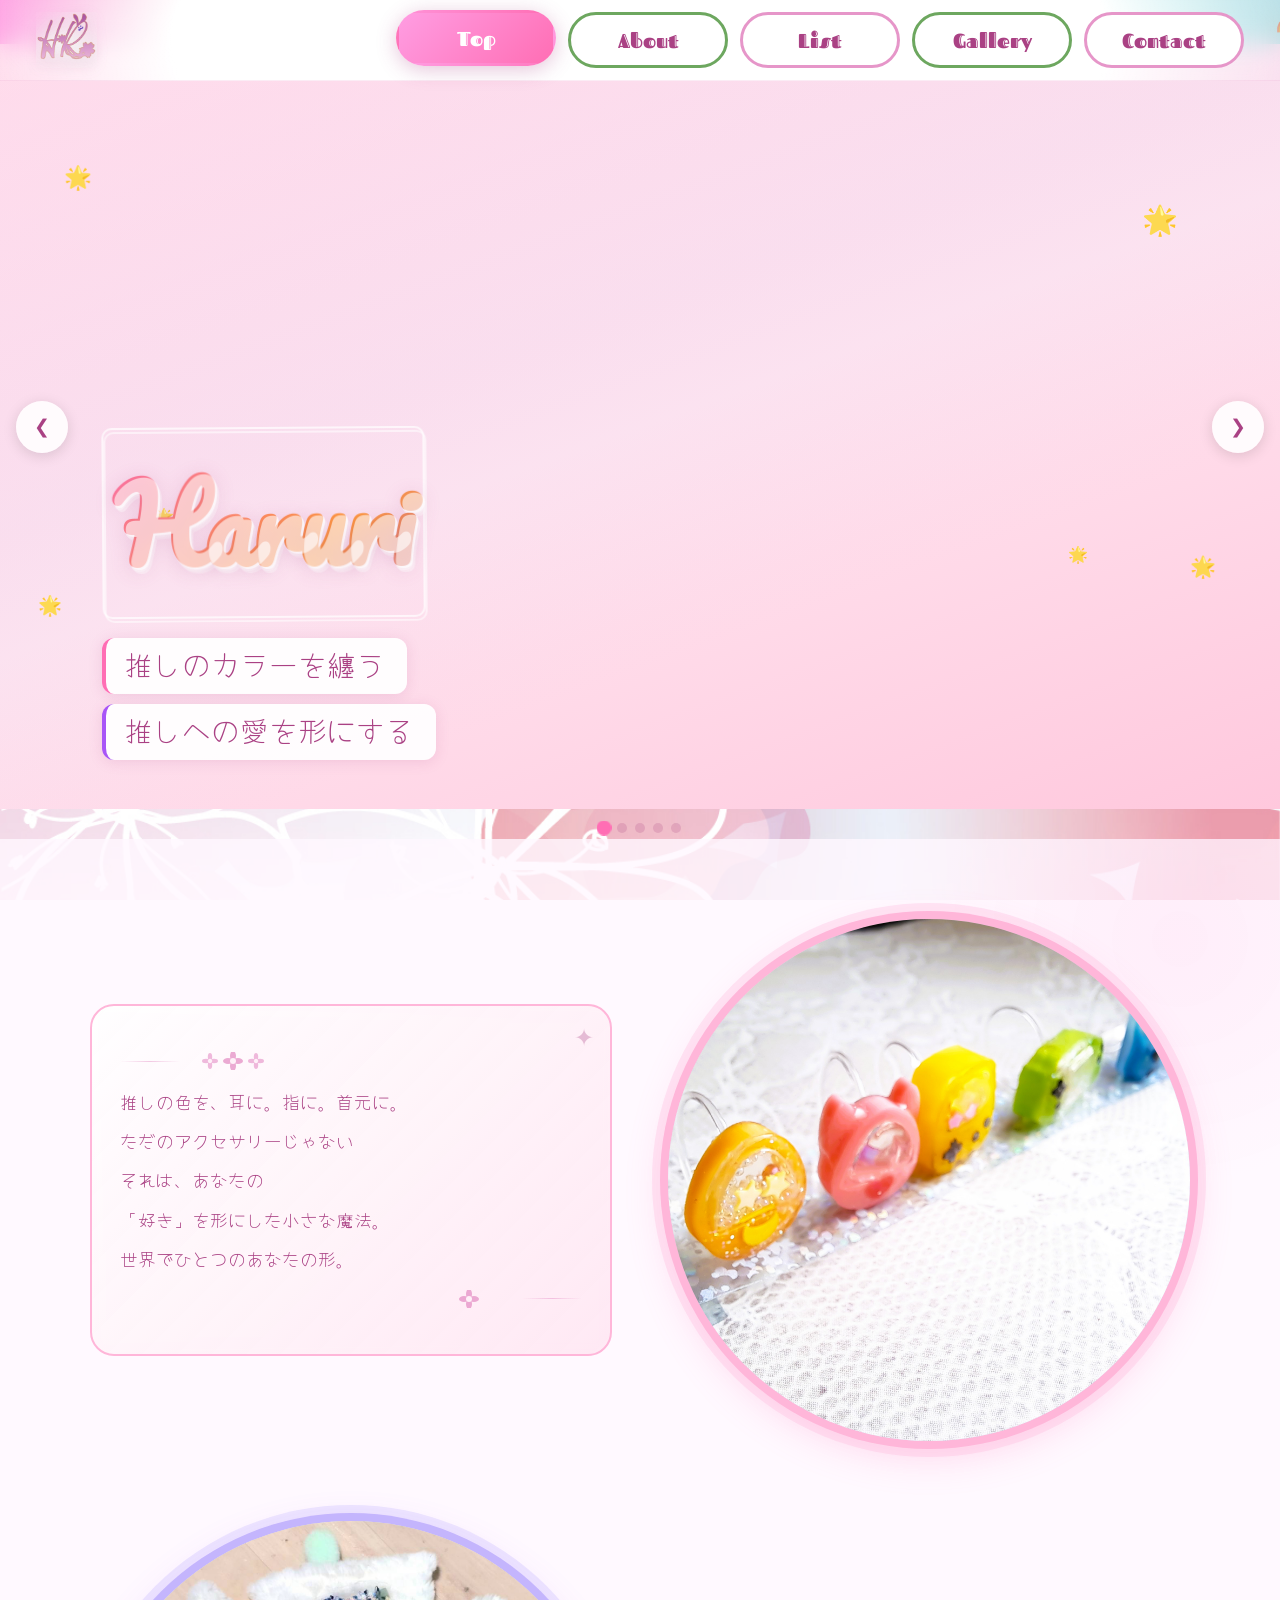
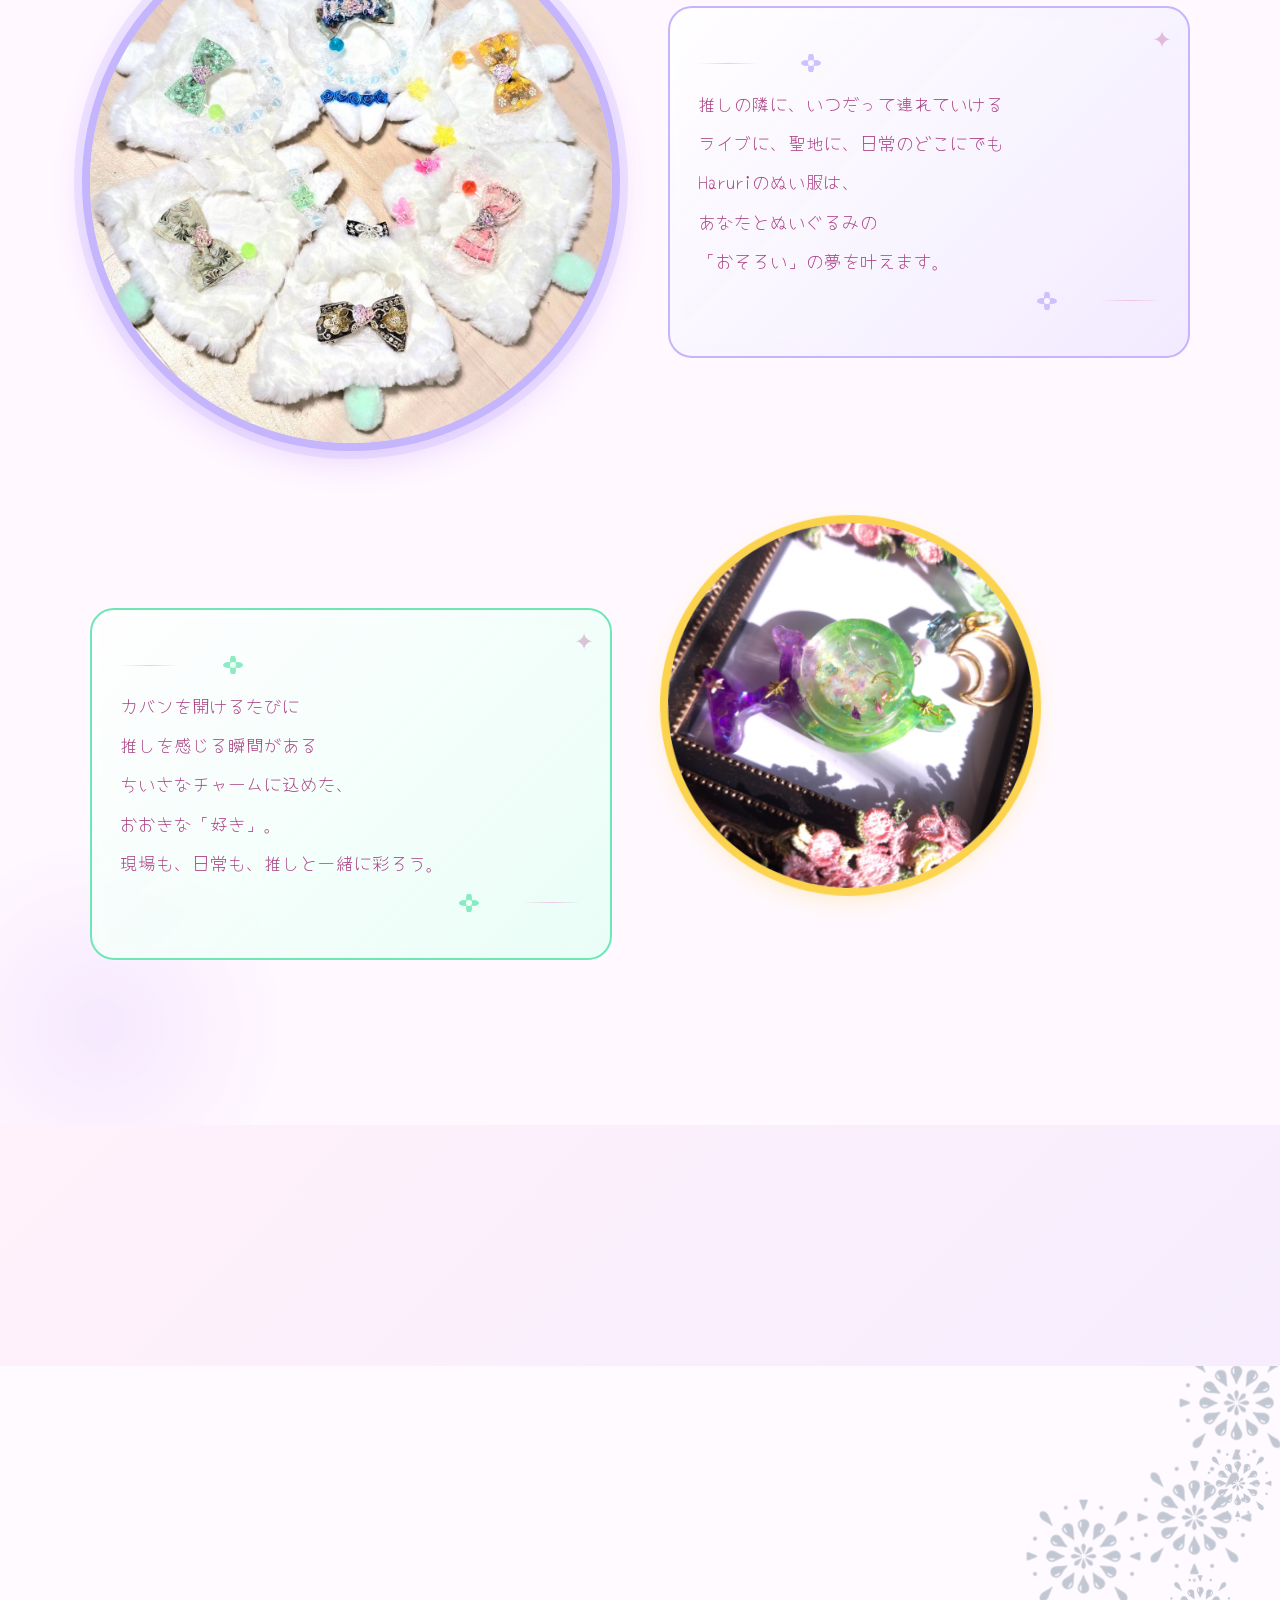
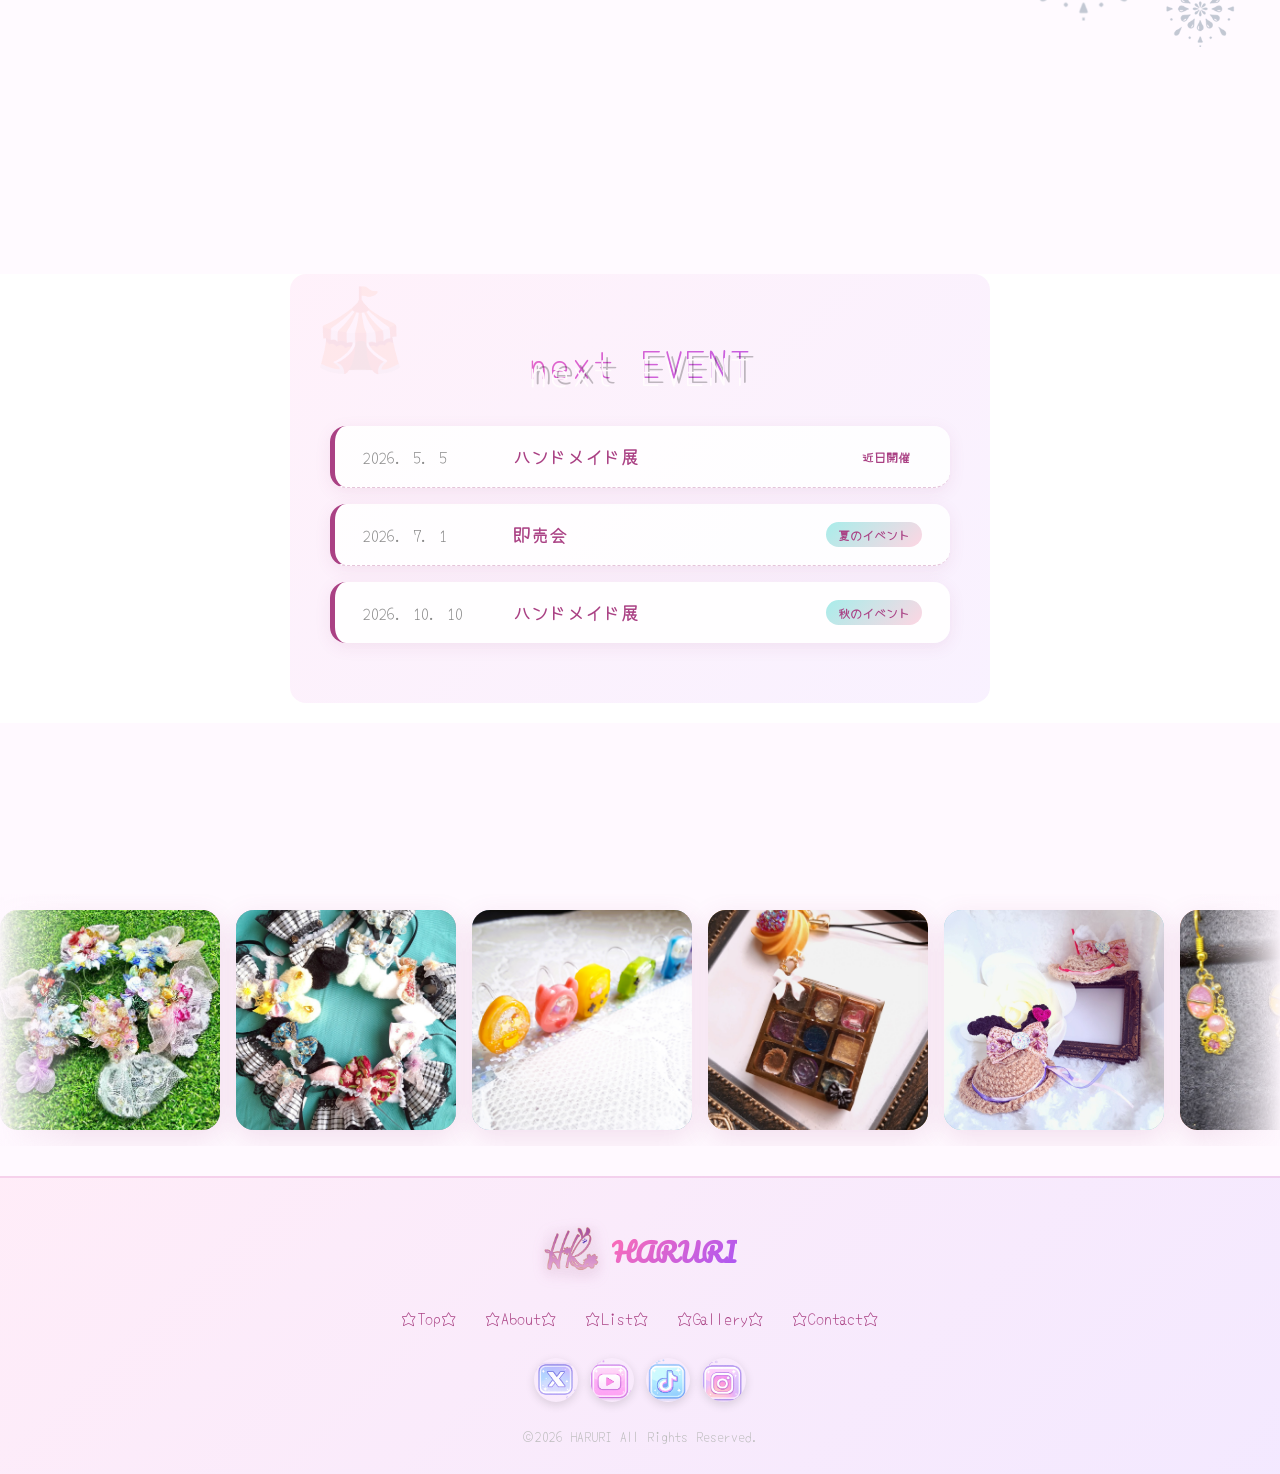
==== commit 7bea84bb: "Update index.html" ====
--- a/index.html
+++ b/index.html
@@ -80,7 +80,7 @@
     /* ===== LOADING SCREEN ===== */
     #loading-screen {
       position: fixed; inset: 0; z-index: 9999;
-      background: linear-gradient(-45deg, #ff9de2, #ffb347, #a8edea, #c3cfe2, #f093fb);
+      background: linear-gradient(-45deg, #ff9de2, #D8EEA6, #F8C0FB, #c3cfe2, #BFF0EC);
       background-size: 400% 400%;
       animation: gradientBG 3s ease infinite;
       display: flex; align-items: center; justify-content: center;
@@ -133,7 +133,7 @@
     /* ===== RAINBOW TICKER (new) ===== */
     .rainbow-ticker {
       overflow: hidden; white-space: nowrap;
-      background: linear-gradient(90deg,#ff9de2,#ffb347,#a8edea,#c3cfe2,#f093fb,#ff9de2);
+      background: linear-gradient(90deg,#ff9de2,#E0C8A5,#a8edea,#c3cfe2,#f093fb,#ff9de2);
       background-size: 200% 100%;
       animation: gradientBG 4s ease infinite;
       padding: 10px 0; font-family:'Yomogi',cursive; font-size:1rem;
@@ -356,7 +356,7 @@
       background:rgba(255,248,255,0.75); position:relative;
     }
     .media-deco { text-align:center; }
-    .media-deco-img { max-height:80px; mix-blend-mode:multiply; animation:floatY 4s ease-in-out infinite; }
+    .media-deco-img { max-height:1000px; mix-blend-mode:multiply; animation:floatY 4s ease-in-out infinite; }
     .media-row {
       display:flex; align-items:center; gap:32px;
       max-width:900px; margin:28px auto; padding:20px 28px;
@@ -429,9 +429,9 @@
       cursor:default;
     }
     .event-list li:hover { transform:translateX(6px); box-shadow:0 8px 28px rgba(170,65,132,0.2); }
-    .event-list li:nth-child(1) { border-color:#ff6eb4; }
-    .event-list li:nth-child(2) { border-color:#a855f7; }
-    .event-list li:nth-child(3) { border-color:#06b6d4; }
+    .event-list li:nth-child(1) { border-color:#a8edea,#fed6e3; }
+    .event-list li:nth-child(2) { border-color:#a8edea,#fed6e3; }
+    .event-list li:nth-child(3) { border-color:#a8edea,#fed6e3; }
     .event-list li .date {
       font-family:'Yomogi',cursive; font-size:1rem; color:#888; min-width:130px;
     }
@@ -440,11 +440,11 @@
     }
     .event-badge {
       padding:4px 12px; border-radius:999px; font-size:0.75rem; font-family:'Yomogi',cursive;
-      font-weight:700; color:white;
-    }
-    .event-list li:nth-child(1) .event-badge { background:linear-gradient(135deg,#ff9de2,#ff6eb4); }
-    .event-list li:nth-child(2) .event-badge { background:linear-gradient(135deg,#c4b5fd,#a855f7); }
-    .event-list li:nth-child(3) .event-badge { background:linear-gradient(135deg,#67e8f9,#06b6d4); }
+      font-weight:700; color:#00f2ea,#ff0050;
+    }
+    .event-list li:nth-child(1) .event-badge { background:linear-gradient(135deg,#a8edea); }
+    .event-list li:nth-child(2) .event-badge { background:linear-gradient(135deg,#a8edea,#fed6e3); }
+    .event-list li:nth-child(3) .event-badge { background:linear-gradient(135deg,#a8edea,#fed6e3); }
 
     /* ===== GALLERY SECTION ===== */
     .gallery-section {
@@ -676,12 +676,12 @@
 
       <!-- floating emojis -->
       <div class="hero-deco-emojis">
-        <div class="hero-emoji">🌸</div>
-        <div class="hero-emoji">✨</div>
-        <div class="hero-emoji">💜</div>
         <div class="hero-emoji">🌟</div>
-        <div class="hero-emoji">🎀</div>
-        <div class="hero-emoji">💫</div>
+        <div class="hero-emoji">🌟</div>
+        <div class="hero-emoji">🌟</div>
+        <div class="hero-emoji">🌟</div>
+        <div class="hero-emoji">🌟</div>
+        <div class="hero-emoji">🌟</div>
       </div>
 
       <div class="hero-overlay-content">
@@ -792,9 +792,9 @@
           </div>
         </div>
         <div class="copy-img-wrap copy-img-wrap--double">
-          <div class="copy-double-imgs">
-            <div class="copy-double-img copy-double-img--back">
-              <img src="./image/えん.jpg" alt="えん">
+         <div class="copy-double-imgs">
+           
+            
             </div>
             <div class="copy-double-img copy-double-img--front">
               <img src="./image/チャーム.jpg" alt="チャーム">
@@ -803,7 +803,7 @@
         </div>
       </div>
 
-    </div>
+    
   </section>
 
   <!-- CATEGORY BUBBLES -->
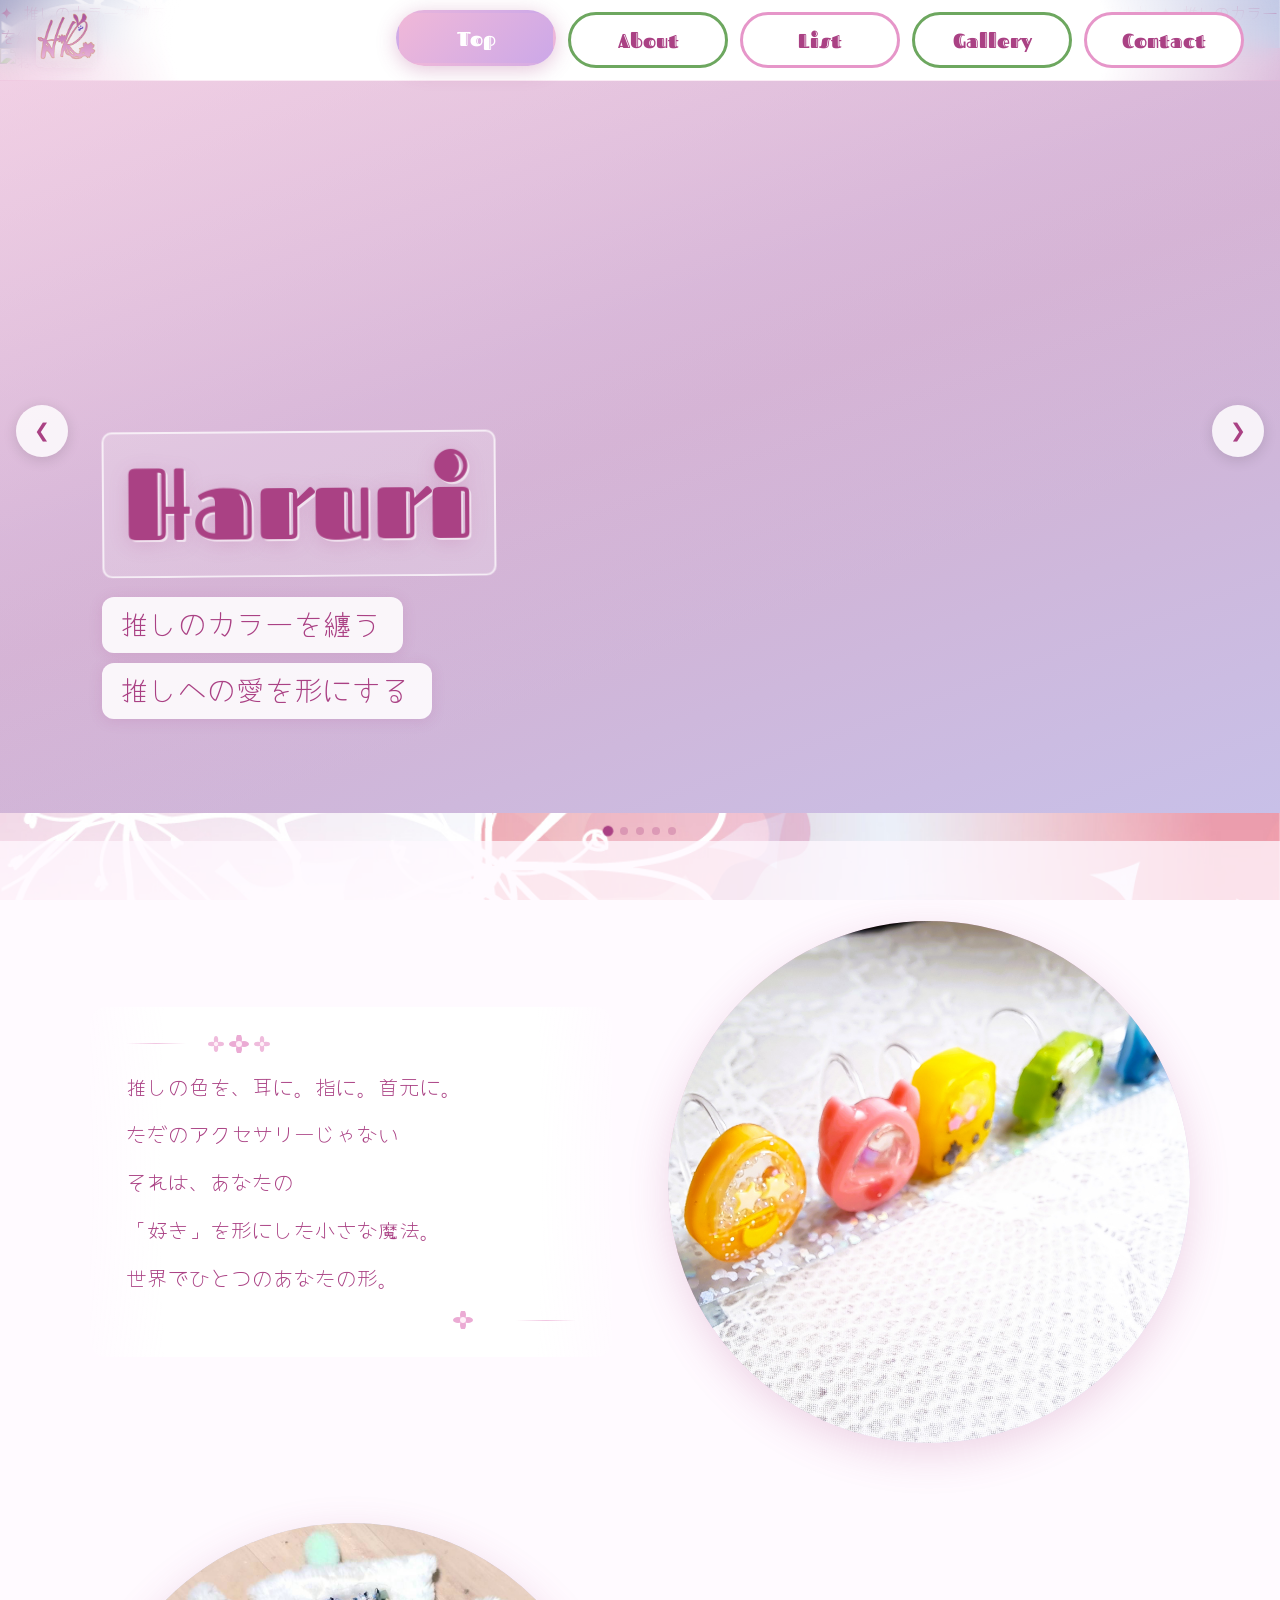
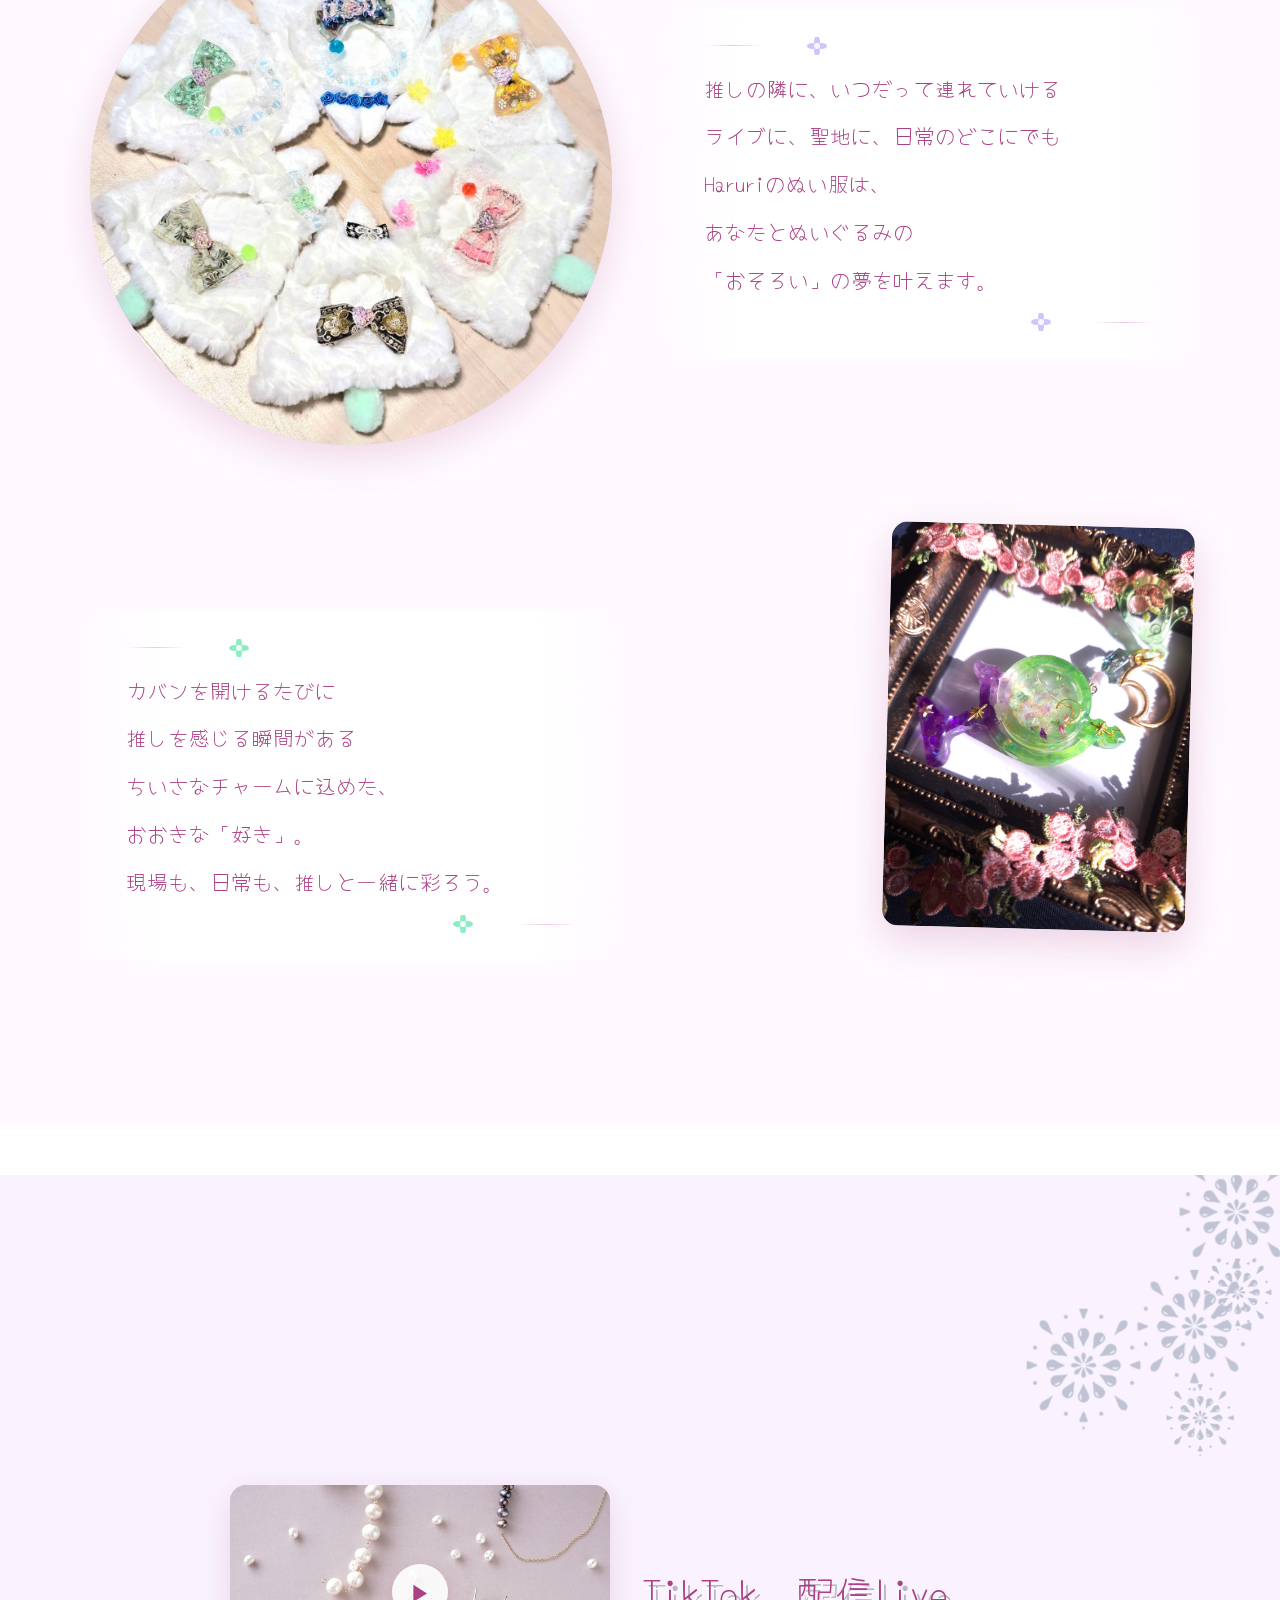
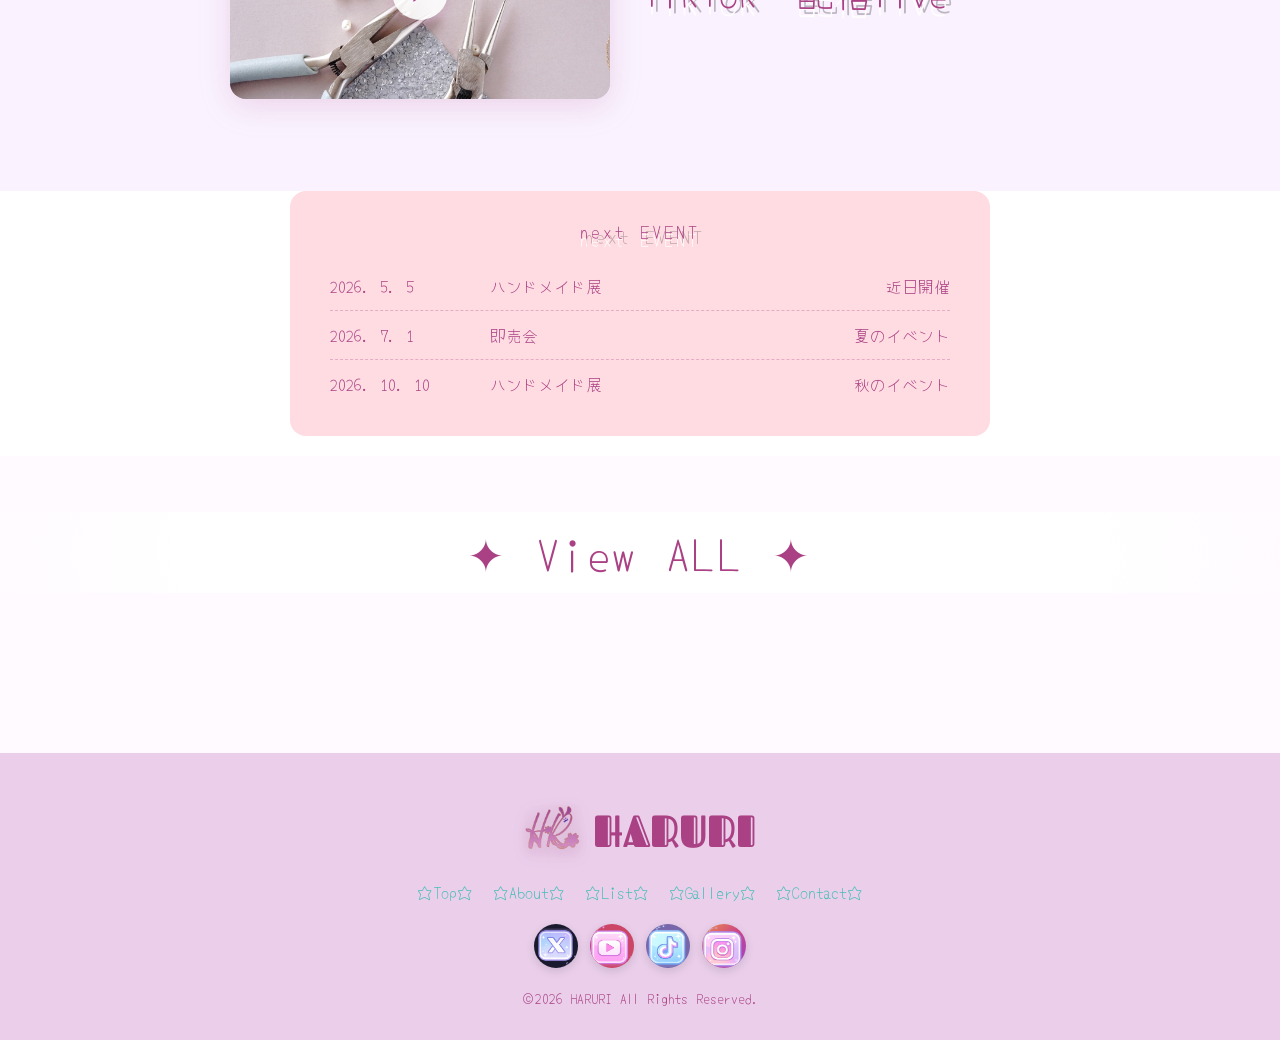
==== commit 7c19d91b: "Update index.html" ====
--- a/index.html
+++ b/index.html
@@ -8,588 +8,7 @@
   <link rel="preconnect" href="https://fonts.gstatic.com" crossorigin />
   <link href="https://fonts.googleapis.com/css2?family=Fascinate+Inline&family=Yomogi&family=Pacifico&display=swap" rel="stylesheet" />
   <link rel="stylesheet" href="style.css" />
-  <style>
-    /* ===== POP UPGRADE STYLES ===== */
-
-    /* Rainbow gradient util */
-    @keyframes rainbowShift {
-      0%   { filter: hue-rotate(0deg); }
-      100% { filter: hue-rotate(360deg); }
-    }
-    @keyframes floatY {
-      0%,100% { transform: translateY(0px) rotate(0deg); }
-      50%      { transform: translateY(-14px) rotate(2deg); }
-    }
-    @keyframes floatYR {
-      0%,100% { transform: translateY(0px) rotate(0deg); }
-      50%      { transform: translateY(-10px) rotate(-2deg); }
-    }
-    @keyframes popIn {
-      0%   { transform: scale(0) rotate(-10deg); opacity: 0; }
-      70%  { transform: scale(1.15) rotate(3deg); opacity: 1; }
-      100% { transform: scale(1) rotate(0deg); opacity: 1; }
-    }
-    @keyframes sparkle {
-      0%,100% { opacity:0; transform: scale(0.4) rotate(0deg); }
-      50%      { opacity:1; transform: scale(1.2) rotate(180deg); }
-    }
-    @keyframes marqueeLeft {
-      from { transform: translateX(0); }
-      to   { transform: translateX(-50%); }
-    }
-    @keyframes bounce {
-      0%,100% { transform: translateY(0); }
-      40%     { transform: translateY(-8px); }
-      60%     { transform: translateY(-4px); }
-    }
-    @keyframes wobble {
-      0%,100% { transform: rotate(-3deg); }
-      50%     { transform: rotate(3deg); }
-    }
-    @keyframes pulseGlow {
-      0%,100% { box-shadow: 0 0 10px 2px rgba(246,114,182,0.4); }
-      50%     { box-shadow: 0 0 28px 10px rgba(168,85,247,0.5); }
-    }
-    @keyframes gradientBG {
-      0%   { background-position: 0% 50%; }
-      50%  { background-position: 100% 50%; }
-      100% { background-position: 0% 50%; }
-    }
-    @keyframes twinkle {
-      0%,100% { opacity:0.2; transform:scale(0.7); }
-      50%      { opacity:1; transform:scale(1.3); }
-    }
-    @keyframes slideInLeft {
-      from { opacity:0; transform:translateX(-60px); }
-      to   { opacity:1; transform:translateX(0); }
-    }
-    @keyframes slideInRight {
-      from { opacity:0; transform:translateX(60px); }
-      to   { opacity:1; transform:translateX(0); }
-    }
-    @keyframes charPop {
-      0%   { opacity:0; transform:translateY(30px) scale(0.5) rotate(-10deg); }
-      60%  { transform:translateY(-6px) scale(1.1) rotate(3deg); }
-      100% { opacity:1; transform:translateY(0) scale(1) rotate(0deg); }
-    }
-    @keyframes spin {
-      from { transform: rotate(0deg); }
-      to   { transform: rotate(360deg); }
-    }
-
-    /* ===== LOADING SCREEN ===== */
-    #loading-screen {
-      position: fixed; inset: 0; z-index: 9999;
-      background: linear-gradient(-45deg, #ff9de2, #D8EEA6, #F8C0FB, #c3cfe2, #BFF0EC);
-      background-size: 400% 400%;
-      animation: gradientBG 3s ease infinite;
-      display: flex; align-items: center; justify-content: center;
-      flex-direction: column;
-      transition: opacity 0.7s ease, transform 0.7s ease;
-    }
-    #loading-screen.hidden { opacity:0; pointer-events:none; transform:scale(1.05); }
-    .ld-content { position: relative; display:flex; align-items:center; justify-content:center; width:220px; height:220px; }
-    .ld-ring {
-      position:absolute; border-radius:50%; border: 4px solid transparent;
-    }
-    .ld-ring--outer {
-      width:200px; height:200px;
-      border-top-color: rgba(255,255,255,0.9);
-      border-right-color: rgba(255,255,255,0.6);
-      animation: spin 1.6s linear infinite;
-    }
-    .ld-ring--inner {
-      width:160px; height:160px;
-      border-bottom-color: rgba(255,255,255,0.9);
-      border-left-color: rgba(255,255,255,0.6);
-      animation: spin 1.1s linear infinite reverse;
-    }
-    .ld-center { position:absolute; text-align:center; }
-    .ld-heart { font-size:2rem; animation: bounce 1s ease infinite; }
-    .ld-brand {
-      font-family:'Pacifico', cursive; font-size:2rem;
-      color:white; text-shadow: 0 2px 14px rgba(0,0,0,0.2);
-      animation: popIn 0.7s 0.2s cubic-bezier(0.4,0,0.2,1) both;
-    }
-    .ld-catch {
-      font-family:'Yomogi',cursive; font-size:0.85rem;
-      color:rgba(255,255,255,0.9); margin-top:4px;
-    }
-    .ld-bar-wrap {
-      width:260px; height:6px; background:rgba(255,255,255,0.3); border-radius:99px;
-      margin-top:28px; overflow:hidden;
-    }
-    .ld-bar {
-      height:100%; width:0%; border-radius:99px;
-      background:white; animation: ldBarFill 1.8s ease forwards;
-    }
-    @keyframes ldBarFill { to { width:100%; } }
-    .ld-bottom-text {
-      margin-top:16px; color:rgba(255,255,255,0.85);
-      font-family:'Yomogi',cursive; font-size:0.9rem;
-      animation: bounce 2s ease infinite;
-    }
-
-    /* ===== RAINBOW TICKER (new) ===== */
-    .rainbow-ticker {
-      overflow: hidden; white-space: nowrap;
-      background: linear-gradient(90deg,#ff9de2,#E0C8A5,#a8edea,#c3cfe2,#f093fb,#ff9de2);
-      background-size: 200% 100%;
-      animation: gradientBG 4s ease infinite;
-      padding: 10px 0; font-family:'Yomogi',cursive; font-size:1rem;
-      color: white; letter-spacing: 0.05em;
-    }
-    .ticker-inner {
-      display:inline-block;
-      animation: marqueeLeft 20s linear infinite;
-    }
-    .ticker-inner span { margin: 0 24px; }
-
-    /* ===== HERO UPGRADES ===== */
-    .hero { position:relative; overflow:hidden; }
-    .slider-outer { position:relative; width:100%; height:85vh; min-height:500px; max-height:800px; overflow:hidden; }
-    .hero-slides-inner { display:flex; width:500%; height:100%; transition:transform 0.7s cubic-bezier(0.4,0,0.2,1); will-change:transform; }
-    .hero-slide-card { flex-shrink:0; width:20%; height:100%; position:relative; overflow:hidden; }
-    .slide-img-block { position:absolute; inset:0; overflow:hidden; }
-    .slide-img-block img { width:100%; height:100%; object-fit:cover; display:block; transition: transform 8s ease; }
-    .hero-slide-card.active .slide-img-block img { transform: scale(1.06); }
-    .s-img1 { background:linear-gradient(160deg,#ffd6e7,#ffe5f0,#ffc8dd); }
-    .s-img2 { background:linear-gradient(160deg,#c8d0ff,#d0c8ff,#e0c8ff); }
-    .s-img3 { background:linear-gradient(160deg,#d0ffd8,#c8ffee,#b8ffdd); }
-    .s-img4 { background:linear-gradient(160deg,#fff0c8,#ffe8b0,#ffd890); }
-    .s-img5 { background:linear-gradient(160deg,#c8f0ff,#b8e8ff,#a8d8ff); }
-    .hero-slide-card::after {
-      content:''; position:absolute; inset:0;
-      background:linear-gradient(160deg,rgba(255,230,245,0.35) 0%,rgba(220,200,240,0.15) 40%,rgba(0,0,0,0) 70%);
-      pointer-events:none; z-index:1;
-    }
-
-    /* Floating emoji decorations over hero */
-    .hero-deco-emojis { position:absolute; inset:0; pointer-events:none; z-index:8; }
-    .hero-emoji {
-      position:absolute; font-size:1.8rem;
-      animation: floatY 4s ease-in-out infinite;
-      opacity:0.85;
-    }
-    .hero-emoji:nth-child(1) { left:5%;  top:15%; animation-duration:3.8s; font-size:1.4rem; }
-    .hero-emoji:nth-child(2) { right:8%; top:20%; animation-duration:4.5s; animation-delay:-1s; }
-    .hero-emoji:nth-child(3) { left:3%;  bottom:25%; animation-duration:5s; animation-delay:-2s; font-size:1.2rem; }
-    .hero-emoji:nth-child(4) { right:5%; bottom:30%; animation-duration:3.5s; animation-delay:-0.5s; font-size:1.3rem; }
-    .hero-emoji:nth-child(5) { left:12%; top:60%; animation-duration:4.2s; animation-delay:-3s; font-size:1rem; }
-    .hero-emoji:nth-child(6) { right:15%; top:65%; animation-duration:5.2s; animation-delay:-1.5s; font-size:1rem; }
-
-    /* hero overlay text */
-    .hero-overlay-content {
-      position:absolute; top:50%; left:8%;
-      transform:translateY(-50%);
-      z-index:10; text-align:left;
-    }
-    .hero-title { margin-bottom:20px; }
-    .title-haruri {
-      font-family:'Pacifico',cursive;
-      font-size: clamp(3.5rem, 8vw, 8rem);
-      display:inline-block;
-      background: linear-gradient(135deg, #ff6eb4, #ff9a3c, #a855f7, #06b6d4);
-      background-size: 200% 200%;
-      -webkit-background-clip: text;
-      -webkit-text-fill-color: transparent;
-      background-clip: text;
-      animation: gradientBG 4s ease infinite;
-      filter: drop-shadow(2px 4px 0px rgba(255,255,255,0.8));
-      padding: 4px 10px;
-    }
-    .hero-poem-area { display:flex; flex-direction:column; align-items:flex-start; gap:10px; }
-    .poem-tag {
-      background:rgba(255,255,255,0.92); border-radius:12px;
-      padding:5px 22px 10px 18px; font-family:'Yomogi',cursive;
-      font-size:clamp(1rem,2.5vw,1.8rem); color:var(--pink);
-      box-shadow:0 2px 14px rgba(170,65,132,0.15); display:inline-block;
-      backdrop-filter:blur(4px);
-      border-left: 4px solid;
-    }
-    .poem-tag:nth-child(1) { border-color: #ff6eb4; animation: slideInLeft 0.7s 0.4s both; }
-    .poem-tag:nth-child(2) { border-color: #a855f7; animation: slideInLeft 0.7s 0.65s both; }
-
-    /* SLIDER DOTS - colorful */
-    .slider-dots { display:flex; justify-content:center; gap:8px; padding:14px 0 6px; }
-    .dot {
-      width:10px; height:10px; border-radius:50%;
-      background:rgba(170,65,132,0.2); cursor:pointer; transition:all 0.3s;
-    }
-    .dot.active { transform:scale(1.5); }
-    .dot:nth-child(1).active { background:#ff6eb4; box-shadow:0 0 8px #c8f0ff,#b8e8ff,#a8d8ff; }
-    .dot:nth-child(2).active { background:#ffb347; box-shadow:0 0 8px #ffb347; }
-    .dot:nth-child(3).active { background:#a8edea; box-shadow:0 0 8px #a8edea; }
-    .dot:nth-child(4).active { background:#a855f7; box-shadow:0 0 8px #a855f7; }
-    .dot:nth-child(5).active { background:#06b6d4; box-shadow:0 0 8px #06b6d4; }
-
-    /* slider buttons */
-    .slider-btn {
-      position:absolute; top:50%; transform:translateY(-50%);
-      background:rgba(255,255,255,0.88); border:none; border-radius:50%;
-      width:52px; height:52px; cursor:pointer;
-      font-size:1.2rem; color:var(--pink);
-      display:flex; align-items:center; justify-content:center;
-      z-index:20; box-shadow:0 3px 14px rgba(0,0,0,0.13);
-      transition:var(--transition);
-    }
-    .slider-btn:hover {
-      background:white; transform:translateY(-50%) scale(1.12);
-      box-shadow:0 6px 24px rgba(170,65,132,0.3);
-    }
-    .slider-prev { left:16px; }
-    .slider-next { right:16px; }
-
-    /* ===== COPY SECTION ===== */
-    .copy-section {
-      padding:80px 40px;
-      background:rgba(255,248,255,0.8);
-      position:relative; overflow:hidden;
-    }
-    /* floating background shapes */
-    .copy-section::before {
-      content:''; position:absolute;
-      width:500px; height:500px; border-radius:50%;
-      background:radial-gradient(circle, rgba(255,150,210,0.12), transparent 70%);
-      top:-150px; right:-150px; pointer-events:none;
-    }
-    .copy-section::after {
-      content:''; position:absolute;
-      width:400px; height:400px; border-radius:50%;
-      background:radial-gradient(circle, rgba(168,85,247,0.1), transparent 70%);
-      bottom:-100px; left:-100px; pointer-events:none;
-    }
-    .copy-grid { max-width:1100px; margin:0 auto; display:flex; flex-direction:column; gap:80px; position:relative; z-index:1; }
-    .copy-block { display:grid; grid-template-columns:1fr 1fr; align-items:center; gap:56px; }
-    .copy-block.reverse { direction:rtl; }
-    .copy-block.reverse > * { direction:ltr; }
-    .copy-img-wrap { position:relative; }
-    .copy-img {
-      width:100%; aspect-ratio:1; border-radius:50%;
-      overflow:hidden; position:relative;
-      transition: transform 0.4s ease;
-    }
-    .copy-img:hover { transform:scale(1.04) rotate(2deg); }
-    .copy-img img { position:absolute; inset:0; width:100%; height:100%; object-fit:cover; display:block; }
-
-    /* colorful ring per block */
-    .copy-block:nth-child(1) .copy-img { box-shadow:0 0 0 8px #ffb6d9, 0 0 0 16px rgba(255,182,217,0.3), 0 12px 40px rgba(255,110,180,0.3); animation: pulseGlow 3s ease infinite; }
-    .copy-block:nth-child(2) .copy-img { box-shadow:0 0 0 8px #c4b5fd, 0 0 0 16px rgba(196,181,253,0.3), 0 12px 40px rgba(168,85,247,0.3); }
-    .copy-block:nth-child(3) .copy-img { box-shadow:0 0 0 8px #6ee7b7, 0 0 0 16px rgba(110,231,183,0.3), 0 12px 40px rgba(16,185,129,0.3); }
-
-    .copy-poem-bg {
-      background:rgba(255,255,255,0.88);
-      border-radius:24px; padding:32px 28px;
-      backdrop-filter:blur(8px);
-      position:relative; overflow:hidden;
-    }
-    .copy-block:nth-child(1) .copy-poem-bg {
-      border: 2px solid #ffb6d9;
-      background:linear-gradient(135deg,rgba(255,255,255,0.95),rgba(255,230,242,0.85));
-    }
-    .copy-block:nth-child(2) .copy-poem-bg {
-      border: 2px solid #c4b5fd;
-      background:linear-gradient(135deg,rgba(255,255,255,0.95),rgba(240,232,255,0.85));
-    }
-    .copy-block:nth-child(3) .copy-poem-bg {
-      border: 2px solid #6ee7b7;
-      background:linear-gradient(135deg,rgba(255,255,255,0.95),rgba(230,255,246,0.85));
-    }
-    .copy-poem-bg::before {
-      content:'✦'; position:absolute; top:12px; right:16px;
-      font-size:1.5rem; opacity:0.3; animation:sparkle 2s ease infinite;
-    }
-    .copy-text { font-family:'Yomogi',cursive; font-size:1.1rem; line-height:2; }
-    .copy-text p { margin-bottom:4px; }
-
-    /* Char animation class - applied via JS */
-    .char-anim {
-      display:inline-block;
-      opacity:0; animation:charPop 0.5s ease forwards;
-    }
-
-    /* flower dividers */
-    .copy-flower-divider { display:flex; align-items:center; gap:8px; margin:14px 0; }
-    .copy-flower-line { flex:1; height:1px; background:linear-gradient(90deg,transparent,rgba(230,150,201,0.5),transparent); }
-
-    /* ===== CATEGORY BUBBLES (new section) ===== */
-    .category-section {
-      padding:60px 40px 40px;
-      background:linear-gradient(135deg,rgba(255,240,250,0.9),rgba(240,232,255,0.9),rgba(232,248,255,0.9));
-      background-size:300% 300%;
-      animation: gradientBG 8s ease infinite;
-    }
-    .category-title-wrap { text-align:center; margin-bottom:36px; }
-    .category-title {
-      font-family:'Yomogi',cursive; font-size:clamp(1.6rem,4vw,2.4rem);
-      background:linear-gradient(135deg,#ff6eb4,#a855f7,#06b6d4);
-      -webkit-background-clip:text; -webkit-text-fill-color:transparent; background-clip:text;
-      display:inline-block;
-    }
-    .category-bubbles {
-      display:flex; flex-wrap:wrap; gap:16px; justify-content:center;
-      max-width:900px; margin:0 auto;
-    }
-    .cat-bubble {
-      display:inline-flex; align-items:center; gap:8px;
-      padding:12px 28px; border-radius:999px; font-family:'Yomogi',cursive;
-      font-size:1.1rem; cursor:pointer; transition:all 0.3s ease;
-      text-decoration:none; position:relative; overflow:hidden;
-      font-weight:700;
-    }
-    .cat-bubble::before {
-      content:''; position:absolute; inset:0;
-      background:rgba(255,255,255,0.3); opacity:0; transition:opacity 0.3s;
-    }
-    .cat-bubble:hover::before { opacity:1; }
-    .cat-bubble:hover { transform:translateY(-5px) scale(1.06); }
-    .cat-bubble:nth-child(1) { background:linear-gradient(135deg,#ff9de2,#ffb347); color:white; box-shadow:0 6px 20px rgba(255,157,226,0.5); }
-    .cat-bubble:nth-child(2) { background:linear-gradient(135deg,#a8edea,#fed6e3); color:#444; box-shadow:0 6px 20px rgba(168,237,234,0.5); }
-    .cat-bubble:nth-child(3) { background:linear-gradient(135deg,#a18cd1,#fbc2eb); color:white; box-shadow:0 6px 20px rgba(161,140,209,0.5); }
-    .cat-bubble:nth-child(4) { background:linear-gradient(135deg,#ff9de2,#ffb347); color:white; box-shadow:0 6px 20px rgba(240,147,251,0.5); }
-    .cat-bubble:nth-child(5) { background:linear-gradient(135deg,#a18cd1,#fbc2eb); color:white; box-shadow:0 6px 20px rgba(79,172,254,0.5); }
-    .cat-bubble:nth-child(6) { background:linear-gradient(135deg,#a8edea,#fed6e3); color:#444; box-shadow:0 6px 20px rgba(67,233,123,0.5); }
-
-    /* ===== MEDIA SECTION ===== */
-    .media-section {
-      padding:60px 40px;
-      background:rgba(255,248,255,0.75); position:relative;
-    }
-    .media-deco { text-align:center; }
-    .media-deco-img { max-height:1000px; mix-blend-mode:multiply; animation:floatY 4s ease-in-out infinite; }
-    .media-row {
-      display:flex; align-items:center; gap:32px;
-      max-width:900px; margin:28px auto; padding:20px 28px;
-      background:rgba(255,255,255,0.85); border-radius:20px;
-      text-decoration:none; cursor:pointer;
-      transition:all 0.35s cubic-bezier(0.4,0,0.2,1);
-      border:2px solid transparent;
-      position:relative; overflow:hidden;
-    }
-    .media-row::before {
-      content:''; position:absolute; inset:0;
-      background:linear-gradient(135deg,rgba(255,110,180,0.06),rgba(168,85,247,0.06));
-      opacity:0; transition:opacity 0.3s;
-    }
-    .media-row:hover::before { opacity:1; }
-    .media-row:hover {
-      transform:translateY(-4px);
-      box-shadow:0 12px 40px rgba(170,65,132,0.18);
-      border-color:rgba(255,110,180,0.3);
-    }
-    .media-row--reverse { flex-direction:row-reverse; }
-    .media-row-thumb {
-      position:relative; flex-shrink:0;
-      width:180px; height:108px; border-radius:14px; overflow:hidden;
-    }
-    .media-row-photo { width:100%; height:100%; object-fit:cover; display:block; }
-    .media-row-bg { position:absolute; inset:0; }
-    .yt-thumb { background:linear-gradient(135deg,#ff6b6b,#ee0979); opacity:0.3; }
-    .tk-thumb { background:linear-gradient(135deg,#00f2ea,#ff0050); opacity:0.3; }
-    .media-play-btn {
-      position:absolute; top:50%; left:50%; transform:translate(-50%,-50%);
-      width:44px; height:44px; border-radius:50%;
-      background:rgba(255,255,255,0.95); display:flex; align-items:center; justify-content:center;
-      font-size:1rem; color:var(--pink);
-      box-shadow:0 2px 14px rgba(0,0,0,0.2);
-      transition:all 0.3s;
-    }
-    .media-row:hover .media-play-btn { transform:translate(-50%,-50%) scale(1.15); background:white; }
-    .media-row-label {
-      font-family:'Yomogi',cursive; font-size:1.2rem; color:var(--pink);
-      font-weight:700; flex:1;
-    }
-
-    /* ===== EVENT SECTION - card style ===== */
-    .event {
-      padding:60px 40px;
-      background:linear-gradient(135deg,rgba(255,240,250,0.9),rgba(248,240,255,0.9));
-      position:relative; overflow:hidden;
-    }
-    .event::before {
-      content:'🎪'; position:absolute; top:-10px; left:20px; font-size:5rem; opacity:0.07;
-    }
-    .event-title {
-      font-family:'Yomogi',cursive; font-size:clamp(1.6rem,4vw,2.4rem);
-      text-align:center; margin-bottom:36px;
-      background:linear-gradient(135deg,#ff6eb4,#a855f7);
-      -webkit-background-clip:text; -webkit-text-fill-color:transparent; background-clip:text;
-    }
-    .event-list {
-      list-style:none; max-width:700px; margin:0 auto;
-      display:flex; flex-direction:column; gap:16px;
-    }
-    .event-list li {
-      display:flex; align-items:center; gap:20px;
-      padding:18px 28px; border-radius:16px;
-      background:rgba(255,255,255,0.9);
-      border-left:5px solid;
-      box-shadow:0 4px 16px rgba(170,65,132,0.1);
-      transition:all 0.3s ease;
-      cursor:default;
-    }
-    .event-list li:hover { transform:translateX(6px); box-shadow:0 8px 28px rgba(170,65,132,0.2); }
-    .event-list li:nth-child(1) { border-color:#a8edea,#fed6e3; }
-    .event-list li:nth-child(2) { border-color:#a8edea,#fed6e3; }
-    .event-list li:nth-child(3) { border-color:#a8edea,#fed6e3; }
-    .event-list li .date {
-      font-family:'Yomogi',cursive; font-size:1rem; color:#888; min-width:130px;
-    }
-    .event-list li .text {
-      font-family:'Yomogi',cursive; font-size:1.1rem; color:var(--pink); font-weight:700; flex:1;
-    }
-    .event-badge {
-      padding:4px 12px; border-radius:999px; font-size:0.75rem; font-family:'Yomogi',cursive;
-      font-weight:700; color:#00f2ea,#ff0050;
-    }
-    .event-list li:nth-child(1) .event-badge { background:linear-gradient(135deg,#a8edea); }
-    .event-list li:nth-child(2) .event-badge { background:linear-gradient(135deg,#a8edea,#fed6e3); }
-    .event-list li:nth-child(3) .event-badge { background:linear-gradient(135deg,#a8edea,#fed6e3); }
-
-    /* ===== GALLERY SECTION ===== */
-    .gallery-section {
-      padding:60px 0 30px;
-      background:rgba(255,248,255,0.8); overflow:hidden;
-    }
-    .section-header { text-align:center; margin-bottom:28px; }
-    .section-title {
-      font-family:'Pacifico',cursive; font-size:clamp(1.6rem,4vw,2.4rem);
-      background:linear-gradient(135deg,#ff6eb4,#a855f7,#06b6d4);
-      -webkit-background-clip:text; -webkit-text-fill-color:transparent; background-clip:text;
-      animation:rainbowShift 4s linear infinite;
-    }
-    .gallery-outer { overflow:hidden; position:relative; }
-    .gallery-outer::before,.gallery-outer::after {
-      content:''; position:absolute; top:0; bottom:0; width:80px; z-index:10; pointer-events:none;
-    }
-    .gallery-outer::before { left:0; background:linear-gradient(to right,rgba(255,248,255,0.95),transparent); }
-    .gallery-outer::after  { right:0; background:linear-gradient(to left,rgba(255,248,255,0.95),transparent); }
-    .gallery-track {
-      display:flex; gap:16px; padding:16px 0;
-      animation:marqueeLeft 22s linear infinite;
-      width:max-content;
-    }
-    .gallery-track:hover { animation-play-state:paused; }
-    .gallery-item {
-      flex-shrink:0; cursor:pointer;
-      border-radius:18px; overflow:hidden;
-      transition:all 0.3s ease;
-      position:relative;
-    }
-    .gallery-item:hover { transform:translateY(-8px) scale(1.04); box-shadow:0 16px 40px rgba(170,65,132,0.3); }
-    .gallery-img {
-      width:220px; height:220px; position:relative;
-    }
-    .gallery-img img { width:100%; height:100%; object-fit:cover; display:block; }
-    /* colorful borders */
-    .g-img1 { box-shadow:inset 0 0 0 4px rgba(255,110,180,0.4); }
-    .g-img2 { box-shadow:inset 0 0 0 4px rgba(168,85,247,0.4); }
-    .g-img3 { box-shadow:inset 0 0 0 4px rgba(6,182,212,0.4); }
-    .g-img4 { box-shadow:inset 0 0 0 4px rgba(255,179,71,0.4); }
-    .g-img5 { box-shadow:inset 0 0 0 4px rgba(110,231,183,0.4); }
-    .g-img6 { box-shadow:inset 0 0 0 4px rgba(249,115,22,0.4); }
-
-    /* ===== SPARKLE CURSOR TRAIL ===== */
-    .cursor-sparkle {
-      position:fixed; pointer-events:none; z-index:9999;
-      font-size:1rem; animation:sparkle 0.7s ease forwards;
-    }
-
-    /* ===== NAV UPGRADES ===== */
-    .nav-btn {
-      transition:all 0.3s cubic-bezier(0.4,0,0.2,1);
-    }
-    .nav-btn:nth-child(1):hover, .nav-btn:nth-child(1).active { background:linear-gradient(135deg,#ff9de2,#ff6eb4); color:white; border-color:transparent; }
-    .nav-btn:nth-child(2):hover, .nav-btn:nth-child(2).active { background:linear-gradient(135deg,#f093fb,#a855f7); color:white; border-color:transparent; }
-    .nav-btn:nth-child(3):hover, .nav-btn:nth-child(3).active { background:linear-gradient(135deg,#a8edea,#06b6d4); color:white; border-color:transparent; }
-    .nav-btn:nth-child(4):hover, .nav-btn:nth-child(4).active { background:linear-gradient(135deg,#ffecd2,#fcb69f); color:#a0522d; border-color:transparent; }
-    .nav-btn:nth-child(5):hover, .nav-btn:nth-child(5).active { background:linear-gradient(135deg,#a1c4fd,#c2e9fb); color:#1a6b8a; border-color:transparent; }
-
-    /* ===== DOUBLE IMG ===== */
-    .copy-img-wrap--double { position:relative; aspect-ratio:1; }
-    .copy-double-imgs { position:relative; width:100%; height:100%; }
-    .copy-double-img { position:absolute; width:70%; aspect-ratio:1; border-radius:50%; overflow:hidden; }
-    .copy-double-img img { width:100%; height:100%; object-fit:cover; }
-    .copy-double-img--back  { top:0; right:0; box-shadow:0 0 0 8px #6ee7b7, 0 8px 28px rgba(16,185,129,0.2); animation:floatY 5s ease-in-out infinite; }
-    .copy-double-img--front { bottom:0; left:0; box-shadow:0 0 0 8px #fcd34d, 0 8px 28px rgba(251,191,36,0.3); animation:floatYR 4s ease-in-out infinite; z-index:2; }
-
-    /* ===== FOOTER ===== */
-    .site-footer {
-      background:linear-gradient(135deg,rgba(255,236,248,0.97),rgba(243,232,255,0.97));
-      padding:48px 40px 28px; border-top:2px solid rgba(230,150,201,0.3);
-    }
-    .footer-inner { max-width:1200px; margin:0 auto; display:flex; flex-direction:column; align-items:center; gap:24px; }
-    .footer-logo-wrap { display:flex; align-items:center; gap:12px; }
-    .footer-brand {
-      font-family:'Pacifico',cursive; font-size:1.6rem;
-      background:linear-gradient(135deg,#ff6eb4,#a855f7); -webkit-background-clip:text; -webkit-text-fill-color:transparent; background-clip:text;
-    }
-    .footer-nav { display:flex; flex-wrap:wrap; gap:12px; justify-content:center; }
-    .footer-nav a {
-      font-family:'Yomogi',cursive; color:var(--pink);
-      transition:all 0.3s; padding:4px 8px; border-radius:8px;
-    }
-    .footer-nav a:hover { color:#a855f7; background:rgba(168,85,247,0.08); transform:scale(1.1); }
-    .footer-sns { display:flex; gap:12px; }
-    .sns-btn { width:44px; height:44px; border-radius:50%; overflow:hidden; display:flex; align-items:center; justify-content:center; transition:all 0.3s; }
-    .sns-btn img { width:100%; height:100%; object-fit:cover; }
-    .sns-btn:hover { transform:scale(1.2) rotate(8deg); }
-    .sns-x:hover  { box-shadow:0 0 14px rgba(0,0,0,0.3); }
-    .sns-yt:hover { box-shadow:0 0 14px rgba(255,0,0,0.4); }
-    .sns-tt:hover { box-shadow:0 0 14px rgba(0,242,234,0.4); }
-    .sns-ig:hover { box-shadow:0 0 14px rgba(225,48,108,0.4); }
-    .footer-copy { font-family:'Yomogi',cursive; font-size:0.85rem; color:#bbb; }
-
-    /* ===== MODAL ===== */
-    .modal-overlay {
-      position:fixed; inset:0; z-index:1000;
-      background:rgba(0,0,0,0.55); backdrop-filter:blur(6px);
-      display:none; align-items:center; justify-content:center;
-    }
-    .modal-overlay.open { display:flex; }
-    .modal-box {
-      background:rgba(255,255,255,0.97); border-radius:24px; padding:32px;
-      max-width:90vw; max-height:90vh; overflow:auto;
-      box-shadow:0 20px 60px rgba(0,0,0,0.2); position:relative;
-      animation:popIn 0.4s cubic-bezier(0.4,0,0.2,1) both;
-    }
-    .modal-box--gallery { padding:20px; max-width:600px; }
-    .modal-close {
-      position:absolute; top:12px; right:16px;
-      background:none; border:none; font-size:1.4rem; cursor:pointer; color:#aaa;
-      transition:all 0.3s; line-height:1;
-    }
-    .modal-close:hover { color:var(--pink); transform:rotate(90deg) scale(1.2); }
-    .gallery-modal-img { border-radius:14px; overflow:hidden; }
-    .gallery-modal-img img { width:100%; display:block; }
-    .gallery-modal-label { text-align:center; margin-top:10px; font-family:'Yomogi',cursive; color:var(--pink); }
-    .gallery-modal-nav { display:flex; justify-content:center; gap:16px; margin-top:14px; }
-    .gallery-modal-nav button {
-      background:linear-gradient(135deg,#ff9de2,#a855f7); color:white;
-      border:none; width:44px; height:44px; border-radius:50%; cursor:pointer; font-size:1.1rem;
-      transition:all 0.3s;
-    }
-    .gallery-modal-nav button:hover { transform:scale(1.1); }
-
-    /* ===== PETALS ===== */
-    .petals-container { position:fixed; inset:0; pointer-events:none; z-index:999; }
-
-    /* ===== RESPONSIVE ===== */
-    @media (max-width:768px) {
-      .copy-block { grid-template-columns:1fr; gap:32px; }
-      .copy-block.reverse { direction:ltr; }
-      .copy-section { padding:48px 20px; }
-      .category-section { padding:40px 20px; }
-      .event { padding:40px 20px; }
-      .media-section { padding:40px 20px; }
-      .media-row { flex-direction:column; }
-      .media-row--reverse { flex-direction:column; }
-      .media-row-thumb { width:100%; height:160px; }
-      .global-nav { display:none; }
-      .hamburger { display:flex; }
-    }
-  </style>
-</head>
+  </head>
 <body>
 
   <!-- LOADING SCREEN -->
@@ -943,132 +362,92 @@
   <script src="script.js"></script>
 
   <script>
-    // ===== LOADING SCREEN =====
-    window.addEventListener('load', () => {
-      setTimeout(() => {
-        const ls = document.getElementById('loading-screen');
-        if (ls) { ls.classList.add('hidden'); setTimeout(() => ls.remove(), 700); }
-      }, 1900);
+  // Hero Slider（active classによる画像ズーム制御）
+  (function(){
+    const inner = document.getElementById('heroSlidesInner');
+    if (!inner) return;
+    const slides = inner.querySelectorAll('.hero-slide-card');
+    const dots = document.querySelectorAll('.dot');
+    const total = slides.length;
+    let cur = 0, timer;
+    function go(n) {
+      slides[cur].classList.remove('active');
+      cur = (n + total) % total;
+      slides[cur].classList.add('active');
+      inner.style.transform = `translateX(-${cur*(100/total)}%)`;
+      dots.forEach((d,i) => d.classList.toggle('active', i===cur));
+    }
+    document.getElementById('sliderPrev')?.addEventListener('click', () => { go(cur-1); reset(); });
+    document.getElementById('sliderNext')?.addEventListener('click', () => { go(cur+1); reset(); });
+    dots.forEach((d,i) => d.addEventListener('click', () => { go(i); reset(); }));
+    const sliderOuter = document.querySelector('.slider-outer');
+    const start = () => { timer = setInterval(() => go(cur+1), 4000); };
+    const reset = () => { clearInterval(timer); start(); };
+    sliderOuter?.addEventListener('mouseenter', () => clearInterval(timer));
+    sliderOuter?.addEventListener('mouseleave', start);
+    start();
+  })();
+
+  // Gallery Modal
+  const galleryImgs = [
+    { src:'./image/指輪丸.jpg', label:'花束リング' },
+    { src:'./image/黒チェック服.jpg', label:'ぬい服 黒チェック' },
+    { src:'./image/ゲーム機.jpg', label:'ゲームアクセサリー' },
+    { src:'./image/チョコ.jpg', label:'ぬい小物 チョコ' },
+    { src:'./image/わらぼうし.jpg', label:'ぬい服 麦わらぼうし' },
+    { src:'./image/ピアス.jpg', label:'春夏秋冬ピアス' },
+    { src:'./image/猫服.jpg', label:'ぬい服 白のもこもこ' },
+    { src:'./image/チャーム.jpg', label:'森のレジンキーホルダー' },
+  ];
+  let galleryIdx = 0;
+  function openGalleryModal(i) {
+    galleryIdx = i; renderGM();
+    document.getElementById('galleryModal').classList.add('open');
+    document.body.style.overflow = 'hidden';
+  }
+  function renderGM() {
+    const img = galleryImgs[galleryIdx];
+    document.getElementById('galleryModalImg').innerHTML = `<img src="${img.src}" alt="${img.label}" onerror="this.style.display='none'">`;
+    document.getElementById('galleryModalLabel').textContent = img.label;
+  }
+  function changeGalleryModal(dir) {
+    galleryIdx = (galleryIdx + dir + galleryImgs.length) % galleryImgs.length;
+    renderGM();
+  }
+
+  // Text char animation
+  function animateText(el) {
+    el.querySelectorAll('p').forEach((p, pi) => {
+      const text = p.textContent;
+      p.innerHTML = '';
+      let d = pi * 0.1;
+      [...text].forEach(ch => {
+        const s = document.createElement('span');
+        s.className = 'char-anim';
+        s.textContent = ch === ' ' ? ' ' : ch;
+        s.style.animationDelay = d.toFixed(2) + 's';
+        d += 0.03;
+        p.appendChild(s);
+      });
     });
-
-    // ===== HERO SLIDER =====
-    let currentSlide = 0;
-    const slides = document.querySelectorAll('.hero-slide-card');
-    const dots = document.querySelectorAll('.dot');
-    const inner = document.getElementById('heroSlidesInner');
-    const total = slides.length;
-
-    function goSlide(n) {
-      slides[currentSlide].classList.remove('active');
-      currentSlide = (n + total) % total;
-      slides[currentSlide].classList.add('active');
-      inner.style.transform = `translateX(-${currentSlide * (100 / total)}%)`;
-      dots.forEach((d,i) => d.classList.toggle('active', i === currentSlide));
+  }
+  const textObs = new IntersectionObserver(entries => {
+    entries.forEach(e => { if (e.isIntersecting) { animateText(e.target); textObs.unobserve(e.target); } });
+  }, { threshold: 0.2 });
+  document.querySelectorAll('.anim-text').forEach(el => textObs.observe(el));
+
+  // Cursor sparkle（控えめに）
+  const sparkles = ['🌸','✦','💜'];
+  document.addEventListener('mousemove', e => {
+    if (Math.random() > 0.92) {
+      const s = document.createElement('div');
+      s.className = 'cursor-sparkle';
+      s.textContent = sparkles[Math.floor(Math.random()*sparkles.length)];
+      s.style.cssText = `left:${e.clientX-8}px;top:${e.clientY-8}px;font-size:${0.6+Math.random()*0.6}rem;`;
+      document.body.appendChild(s);
+      setTimeout(() => s.remove(), 700);
     }
-
-    document.getElementById('sliderPrev').addEventListener('click', () => goSlide(currentSlide - 1));
-    document.getElementById('sliderNext').addEventListener('click', () => goSlide(currentSlide + 1));
-    dots.forEach((d, i) => d.addEventListener('click', () => goSlide(i)));
-    let autoSlide = setInterval(() => goSlide(currentSlide + 1), 4000);
-    document.querySelector('.slider-outer').addEventListener('mouseenter', () => clearInterval(autoSlide));
-    document.querySelector('.slider-outer').addEventListener('mouseleave', () => { autoSlide = setInterval(() => goSlide(currentSlide + 1), 4000); });
-
-    // ===== HAMBURGER =====
-    const hamburger = document.getElementById('hamburger');
-    const mobileNav = document.getElementById('mobileNav');
-    if (hamburger) {
-      hamburger.addEventListener('click', () => {
-        hamburger.classList.toggle('open');
-        mobileNav.classList.toggle('open');
-      });
-    }
-
-    // ===== FADE IN =====
-    const observer = new IntersectionObserver((entries) => {
-      entries.forEach(e => { if (e.isIntersecting) { e.target.classList.add('visible'); observer.unobserve(e.target); } });
-    }, { threshold: 0.12 });
-    document.querySelectorAll('.fade-in').forEach(el => observer.observe(el));
-
-    // ===== CHAR ANIMATION for copy text =====
-    function animateText(el) {
-      const ps = el.querySelectorAll('p');
-      let delay = 0;
-      ps.forEach(p => {
-        const text = p.textContent;
-        p.innerHTML = '';
-        [...text].forEach(ch => {
-          const span = document.createElement('span');
-          span.className = 'char-anim';
-          span.textContent = ch === ' ' ? '\u00a0' : ch;
-          span.style.animationDelay = delay + 's';
-          delay += 0.03;
-          p.appendChild(span);
-        });
-        delay += 0.05;
-      });
-    }
-    const textObserver = new IntersectionObserver((entries) => {
-      entries.forEach(e => {
-        if (e.isIntersecting) {
-          animateText(e.target);
-          textObserver.unobserve(e.target);
-        }
-      });
-    }, { threshold: 0.2 });
-    document.querySelectorAll('.anim-text').forEach(el => textObserver.observe(el));
-
-    // ===== MODALS =====
-    const mediaContent = { youtube: '<p style="font-family:\'Yomogi\',cursive;color:#AA4184;text-align:center;padding:20px">YouTube動画はこちら 🎬</p>', tiktok: '<p style="font-family:\'Yomogi\',cursive;color:#AA4184;text-align:center;padding:20px">TikTok動画はこちら 📱</p>' };
-    function openModal(type) {
-      const content = document.getElementById('mediaModalContent');
-      if (content) content.innerHTML = mediaContent[type] || '';
-      document.getElementById('mediaModal').classList.add('open');
-      document.body.style.overflow = 'hidden';
-    }
-
-    const galleryImgs = [
-      { src:'./image/指輪丸.jpg', label:'花束リング' },
-      { src:'./image/黒チェック服.jpg', label:'ぬい服 黒チェック' },
-      { src:'./image/ゲーム機.jpg', label:'ゲームアクセサリー' },
-      { src:'./image/チョコ.jpg', label:'ぬい小物 チョコ' },
-      { src:'./image/わらぼうし.jpg', label:'ぬい服 麦わらぼうし' },
-      { src:'./image/ピアス.jpg', label:'春夏秋冬ピアス' },
-      { src:'./image/猫服.jpg', label:'ぬい服 白のもこもこ' },
-      { src:'./image/チャーム.jpg', label:'森のレジンキーホルダー' },
-    ];
-    let galleryIdx = 0;
-    function openGalleryModal(i) {
-      galleryIdx = i;
-      renderGalleryModal();
-      document.getElementById('galleryModal').classList.add('open');
-      document.body.style.overflow = 'hidden';
-    }
-    function renderGalleryModal() {
-      const img = galleryImgs[galleryIdx];
-      document.getElementById('galleryModalImg').innerHTML = `<img src="${img.src}" alt="${img.label}" onerror="this.style.display='none'">`;
-      document.getElementById('galleryModalLabel').textContent = img.label;
-    }
-    function changeGalleryModal(dir) {
-      galleryIdx = (galleryIdx + dir + galleryImgs.length) % galleryImgs.length;
-      renderGalleryModal();
-    }
-    function closeModal(id) {
-      document.getElementById(id).classList.remove('open');
-      document.body.style.overflow = '';
-    }
-
-    // ===== SPARKLE CURSOR TRAIL =====
-    const sparkles = ['🌸','🌸','🌸','🌸','🌸','🌸','🌸','🌸',];
-    document.addEventListener('mousemove', (e) => {
-      if (Math.random() > 0.85) {
-        const s = document.createElement('div');
-        s.className = 'cursor-sparkle';
-        s.textContent = sparkles[Math.floor(Math.random() * sparkles.length)];
-        s.style.cssText = `left:${e.clientX - 8}px;top:${e.clientY - 8}px;font-size:${0.7+Math.random()*0.8}rem;`;
-        document.body.appendChild(s);
-        setTimeout(() => s.remove(), 700);
-      }
-    });
-  </script>
+  });
+</script>
 </body>
 </html>
--- a/style.css
+++ b/style.css
@@ -18,7 +18,6 @@
 }
 
 *, *::before, *::after { box-sizing: border-box; margin: 0; padding: 0; }
-*, *::before, *::after { box-sizing: border-box; margin: 0; padding: 0; }
 html { scroll-behavior: smooth; }
 body {
   font-family: var(--font-jp);
@@ -35,7 +34,7 @@
   transition-delay: var(--delay, 0s);
 }
 .fade-in.visible { opacity: 1; transform: translateY(0); }
-@keyframes fadeInUp { to { opacity: 1; transform: translateY(0); } } to { opacity: 1; transform: translateY(0); } }
+@keyframes fadeInUp { from { opacity:0; transform:translateY(22px); } to { opacity:1; transform:translateY(0); } }
 
 /* HEADER */
 .site-header {
@@ -326,11 +325,30 @@
 .gallery-section { padding: 56px 0 80px; background: rgba(255,248,255,0.75); }
 .section-header { background: var(--bg-radial-white); text-align: center; padding: 8px 0; margin-bottom: 40px; }
 .section-title { font-family: var(--font-jp); font-size: clamp(1.6rem, 3.5vw, 2.8rem); color: var(--pink); font-weight: 400; letter-spacing: 0.06em; }
-.gallery-outer { overflow: hidden; width: 100%; }
+
+/* 両端をふわっとフェード */
+.gallery-outer {
+  overflow: hidden;
+  width: 100%;
+  -webkit-mask-image: linear-gradient(
+    to right,
+    transparent 0%,
+    black 8%,
+    black 92%,
+    transparent 100%
+  );
+  mask-image: linear-gradient(
+    to right,
+    transparent 0%,
+    black 8%,
+    black 92%,
+    transparent 100%
+  );
+}
 .gallery-track {
-  display: flex; gap: 16px; padding: 16px 0;
+  display: flex; gap: 20px; padding: 20px 0;
   width: max-content;
-  animation: galleryScroll 28s linear infinite;
+  animation: galleryScroll 32s linear infinite;
 }
 .gallery-track:hover { animation-play-state: paused; }
 @keyframes galleryScroll {
@@ -345,10 +363,11 @@
 }
 .gallery-item:hover { transform: translateY(-6px) scale(1.03); box-shadow: 0 16px 44px rgba(170,65,132,0.28); }
 
-.gallery-item.size-main  { width: 220px; height: 380px; }
-.gallery-item.size-large { width: 210px; height: 395px; }
-.gallery-item.size-thin  { width: 110px; height: 380px; }
-.gallery-item.size-small { width:  75px; height: 380px; }
+/* 画像を大きく */
+.gallery-item.size-main  { width: 280px; height: 440px; }
+.gallery-item.size-large { width: 260px; height: 460px; }
+.gallery-item.size-thin  { width: 140px; height: 440px; }
+.gallery-item.size-small { width:  90px; height: 440px; }
 .gallery-img { position: absolute; inset: 0; overflow: hidden; }
 .gallery-img img { width: 100%; height: 100%; object-fit: cover; display: block; }
 .g-img1 { background: linear-gradient(160deg, #e8c0d8, #d4b0d0, #c8c0e8); }
@@ -431,8 +450,14 @@
   display: flex; align-items: center; justify-content: center;
   overflow: hidden; padding: 0; flex-shrink: 0;
   transition: var(--transition); box-shadow: 0 3px 10px rgba(0,0,0,0.13);
-  font-size: 1.1rem; color: white; font-weight: 200;
-}
+  font-size: 1.1rem; color: white; font-weight: 900;
+}
+.sns-btn img { width: 44px; height: 44px; object-fit: cover; display: block; border-radius: 50%; }
+.sns-btn:hover { transform: translateY(-3px); box-shadow: 0 6px 16px rgba(0,0,0,0.2); }
+.sns-x  { background: #1a1a2e; }
+.sns-yt { background: #cc4466; }
+.sns-tt { background: #7766aa; }
+.sns-ig { background: linear-gradient(135deg, #f09040, #cc4488, #9944cc); }
 
 
 .footer-copy { font-family: var(--font-jp); font-size: 0.85rem; color: var(--pink); }
@@ -535,6 +560,10 @@
 }
 .about-sns-btn img { width: 80px; height: 80px; object-fit: cover; display: block; border-radius: 20px; }
 .about-sns-btn:hover { transform: translateY(-4px); }
+.about-sns-x  { background: #1a1a2e; }
+.about-sns-yt { background: #cc4466; }
+.about-sns-tt { background: #7766aa; }
+.about-sns-ig { background: linear-gradient(135deg, #f09040, #cc4488, #9944cc); }
 .about-viewall { text-align: center; padding: 24px 0 8px; }
 .viewall-link {
   font-family: var(--font-jp); font-size: clamp(1.4rem, 3vw, 2rem);
@@ -662,7 +691,7 @@
   .form-input, .form-input--wide, .form-input--mid { width: 100%; }
   .order-banner { margin: 0 16px 40px; }
   .copy-section, .media-section, .gallery-section, .contact-form-section { padding-left: 16px; padding-right: 16px; }
-  .gallery-item.size-main { width: 160px; height: 280px; }
+  .gallery-item.size-main { width: 180px; height: 300px; }
   .about-section { padding: 24px 20px; }
   .about-main { padding: 32px 16px 60px; }
   .list-grid { grid-template-columns: repeat(2, 1fr); gap: 18px; padding: 0 16px; }
@@ -1097,7 +1126,7 @@
   border-radius: 16px;
   background: rgba(255, 240, 250, 0.6);
   animation: fadeInUp 0.5s ease;
-}}
+}
 
 /* ============================================================
    RESPONSIVE - FULL MOBILE SUPPORT
@@ -1135,7 +1164,7 @@
 
   /* Gallery scroll */
   .gallery-section { padding: 40px 0 60px; }
-  .gallery-item.size-main { width: 140px; height: 240px; }
+  .gallery-item.size-main { width: 160px; height: 270px; }
 
   /* Footer */
   .site-footer { padding: 32px 16px 24px; }
@@ -1196,7 +1225,7 @@
   .copy-poem-bg { padding: 16px 16px; }
 
   /* Gallery scroll */
-  .gallery-item.size-main { width: 120px; height: 200px; }
+  .gallery-item.size-main { width: 140px; height: 230px; }
   .gallery-track { gap: 10px; }
 
   /* Gallery page grid */
@@ -1210,9 +1239,9 @@
   /* Footer */
   .footer-nav { gap: 8px; }
   .footer-nav a { font-size: 0.72rem; }
-  .footer-sns { gap: 12px; }
-  .sns-btn { width: 60px; height: 60px; }
-  .sns-btn img { width: 60px; height: 60px; }
+  .footer-sns { gap: 8px; }
+  .sns-btn { width: 38px; height: 38px; }
+  .sns-btn img { width: 38px; height: 38px; }
 
   /* Event */
   .event { padding: 16px 14px; }
@@ -1228,179 +1257,6 @@
   .viewall-link { font-size: 1.2rem; padding: 10px 28px; }
 }
 
-/* ============================================================
-   LOADING SCREEN
-   ============================================================ */
-#loading-screen {
-  position: fixed;
-  inset: 0;
-  z-index: 99999;
-  display: flex;
-  flex-direction: column;
-  align-items: center;
-  justify-content: center;
-  gap: 20px;
-  background: linear-gradient(160deg, #f8eaf8 0%, #ede0f8 50%, #f2e8f8 100%);
-  opacity: 1;
-  pointer-events: all;
-  touch-action: none;
-  -webkit-overflow-scrolling: auto;
-  overflow: hidden;
-}
-#loading-screen.hide {
-  opacity: 0;
-  pointer-events: none;
-  touch-action: none;
-}
-.loading-logo {
-  width: 100px; height: auto;
-  mix-blend-mode: multiply;
-  animation: ldLogoIn 0.8s cubic-bezier(0.4,0,0.2,1) both;
-}
-.loading-brand {
-  font-family: 'Fascinate Inline', cursive;
-  font-size: clamp(2rem, 6vw, 4rem);
-  color: #AA4184;
-  text-shadow: 0 4px 20px rgba(170,65,132,0.2);
-  animation: ldLogoIn 0.8s 0.15s cubic-bezier(0.4,0,0.2,1) both;
-}
-.loading-catch {
-  font-family: 'Yomogi', cursive;
-  font-size: clamp(0.8rem, 2vw, 1rem);
-  color: #AA4184;
-  opacity: 0.7;
-  letter-spacing: 0.1em;
-  animation: ldLogoIn 0.8s 0.3s cubic-bezier(0.4,0,0.2,1) both;
-}
-.loading-bar-wrap {
-  width: 160px; height: 4px;
-  background: rgba(170,65,132,0.12);
-  border-radius: 10px; overflow: hidden;
-  animation: ldLogoIn 0.8s 0.4s both;
-}
-.loading-bar {
-  height: 100%; width: 0%;
-  background: linear-gradient(90deg, #e696c9, #aa4184, #c880b8);
-  border-radius: 10px;
-  animation: ldBarFill 2s 0.4s cubic-bezier(0.4,0,0.2,1) forwards;
-}
-.loading-petals {
-  position: absolute; inset: 0;
-  pointer-events: none; overflow: hidden;
-}
-.loading-petal {
-  position: absolute; top: -20px;
-  border-radius: 50% 0 50% 0;
-  animation: ldPetalFall linear infinite;
-  opacity: 0;
-}
-@keyframes ldLogoIn {
-  from { opacity: 0; transform: translateY(18px); }
-  to   { opacity: 1; transform: translateY(0); }
-}
-@keyframes ldBarFill {
-  to { width: 100%; }
-}
-@keyframes ldPetalFall {
-  0%   { transform: translateY(0) rotate(0deg); opacity: 0; }
-  10%  { opacity: 0.7; }
-  90%  { opacity: 0.4; }
-  100% { transform: translateY(110vh) rotate(600deg) translateX(40px); opacity: 0; }
-}
-
-/* ============================================================
-   LIST TABS - 付箋スタイル
-   ============================================================ */
-.list-tabs {
-  display: flex;
-  flex-wrap: wrap;
-  gap: 6px;
-  max-width: 1100px;
-  margin: 28px auto 0;
-  padding: 0 32px;
-}
-.list-tab {
-  font-family: var(--font-jp);
-  font-size: 0.95rem;
-  color: var(--pink);
-  background: rgba(255,255,255,0.75);
-  border: 2px solid rgba(230,150,201,0.5);
-  border-bottom: none;
-  border-radius: 10px 10px 0 0;
-  padding: 10px 24px 12px;
-  cursor: pointer;
-  transition: var(--transition);
-  position: relative;
-  top: 0;
-  /* 付箋っぽい影 */
-  box-shadow: 0 -3px 10px rgba(170,65,132,0.08);
-}
-.list-tab:hover {
-  background: rgba(255,255,255,0.95);
-  top: -3px;
-  box-shadow: 0 -5px 14px rgba(170,65,132,0.14);
-}
-.list-tab.active {
-  background: white;
-  border-color: var(--border-pink);
-  color: var(--pink);
-  font-weight: 700;
-  top: -4px;
-  box-shadow: 0 -6px 18px rgba(170,65,132,0.18);
-  z-index: 1;
-}
-/* タブの下に境界線 */
-.list-tabs::after {
-  content: '';
-  display: block;
-  width: 100%;
-  height: 2px;
-  background: rgba(230,150,201,0.4);
-  margin-top: -2px;
-}
-
-/* 商品グリッド */
-.list-grid {
-  display: grid;
-  grid-template-columns: repeat(4, 1fr);
-  gap: 28px;
-  max-width: 1100px;
-  margin: 32px auto 0;
-  padding: 0 32px 80px;
-}
-.list-item {
-  cursor: pointer;
-  transition: transform var(--transition);
-}
-.list-item:hover { transform: translateY(-4px); }
-.list-img {
-  width: 100%;
-  aspect-ratio: 1;
-  border-radius: 50%;
-  overflow: hidden;
-  box-shadow: 0 6px 20px rgba(170,65,132,0.15);
-  margin-bottom: 10px;
-  background: linear-gradient(135deg, #f0c8e0, #e0c0f0);
-}
-.list-img-inner {
-  width: 100%; height: 100%; position: relative;
-}
-.list-img-inner img {
-  width: 100%; height: 100%;
-  object-fit: cover; display: block;
-}
-.list-name { font-family: var(--font-jp); font-size: 0.88rem; color: var(--pink); margin-bottom: 4px; text-align: center; }
-.list-price { font-family: var(--font-jp); font-size: 0.88rem; color: var(--pink); text-align: center; }
-
-@media (max-width: 768px) {
-  .list-tabs { padding: 0 16px; gap: 4px; }
-  .list-tab { font-size: 0.82rem; padding: 8px 14px 10px; }
-  .list-grid { grid-template-columns: repeat(2, 1fr); gap: 16px; padding: 0 16px 60px; }
-}
-@media (max-width: 480px) {
-  .list-tab { font-size: 0.76rem; padding: 7px 10px 9px; }
-  .list-grid { gap: 12px; padding: 0 12px 60px; }
-}
 /* ============================================================
    LOADING SCREEN - Oshi-katsu ver.
    ============================================================ */
@@ -1420,6 +1276,7 @@
   pointer-events: all;
   touch-action: none;
   overflow: hidden;
+  transition: opacity 0.7s ease;
 }
 #loading-screen.hide {
   opacity: 0;
@@ -1557,8 +1414,3 @@
   0%,100% { opacity: 0.5; }
   50%      { opacity: 1; }
 }
-.sns-btn img {
-  width: 100%;
-  height: 100%;
-  object-fit: cover; /* または contain */
-}
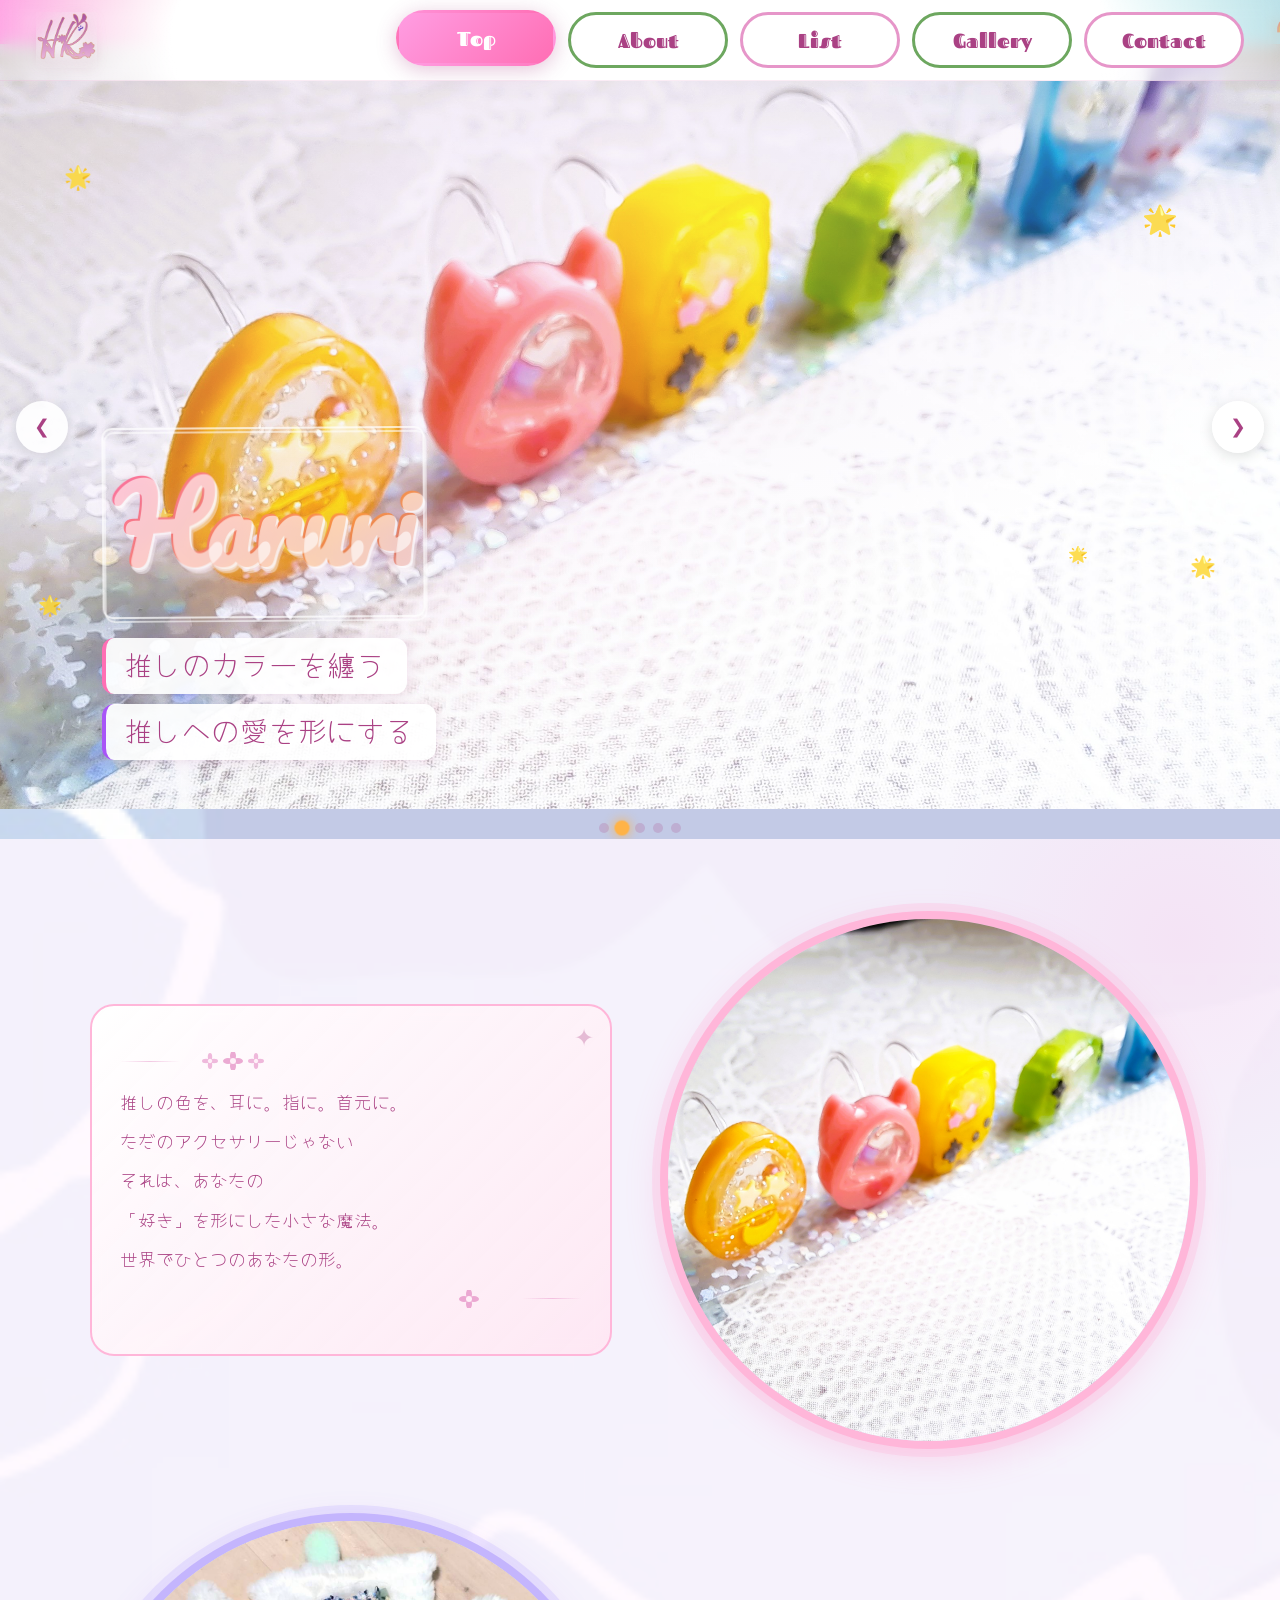
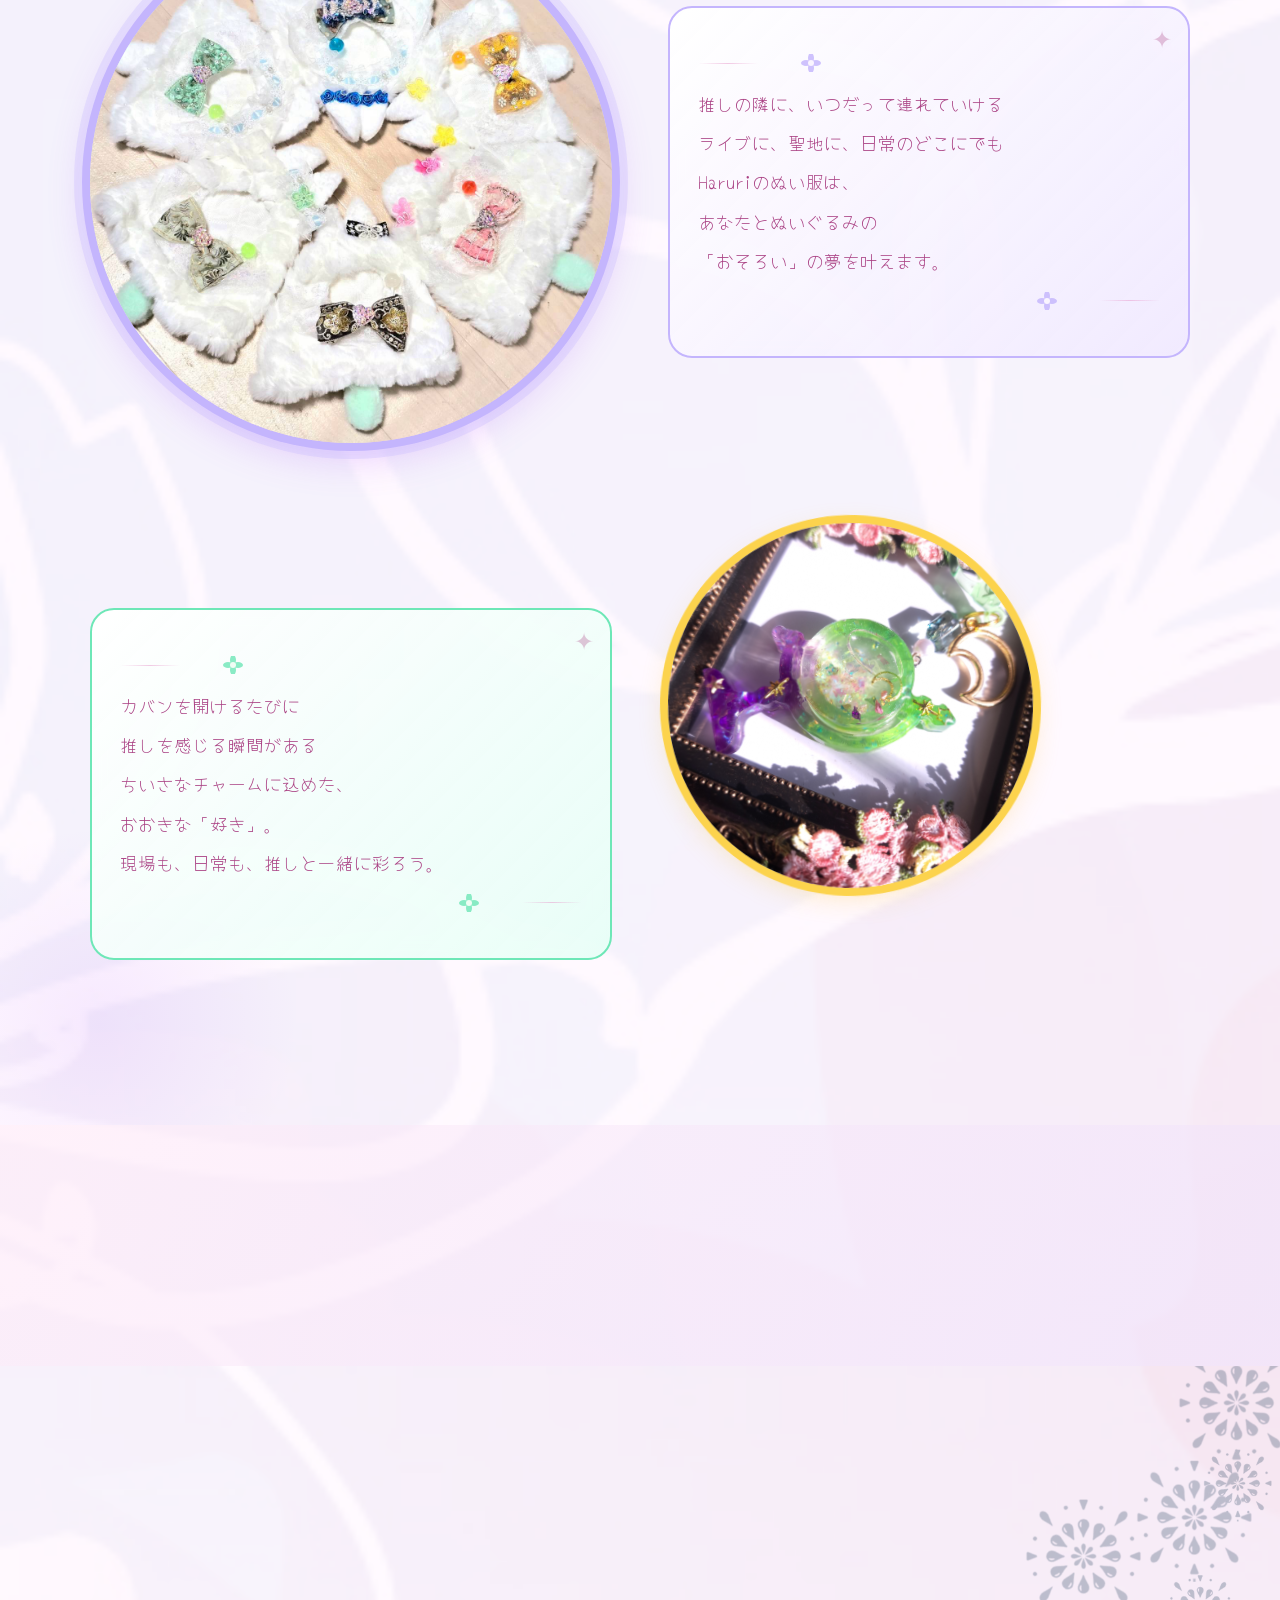
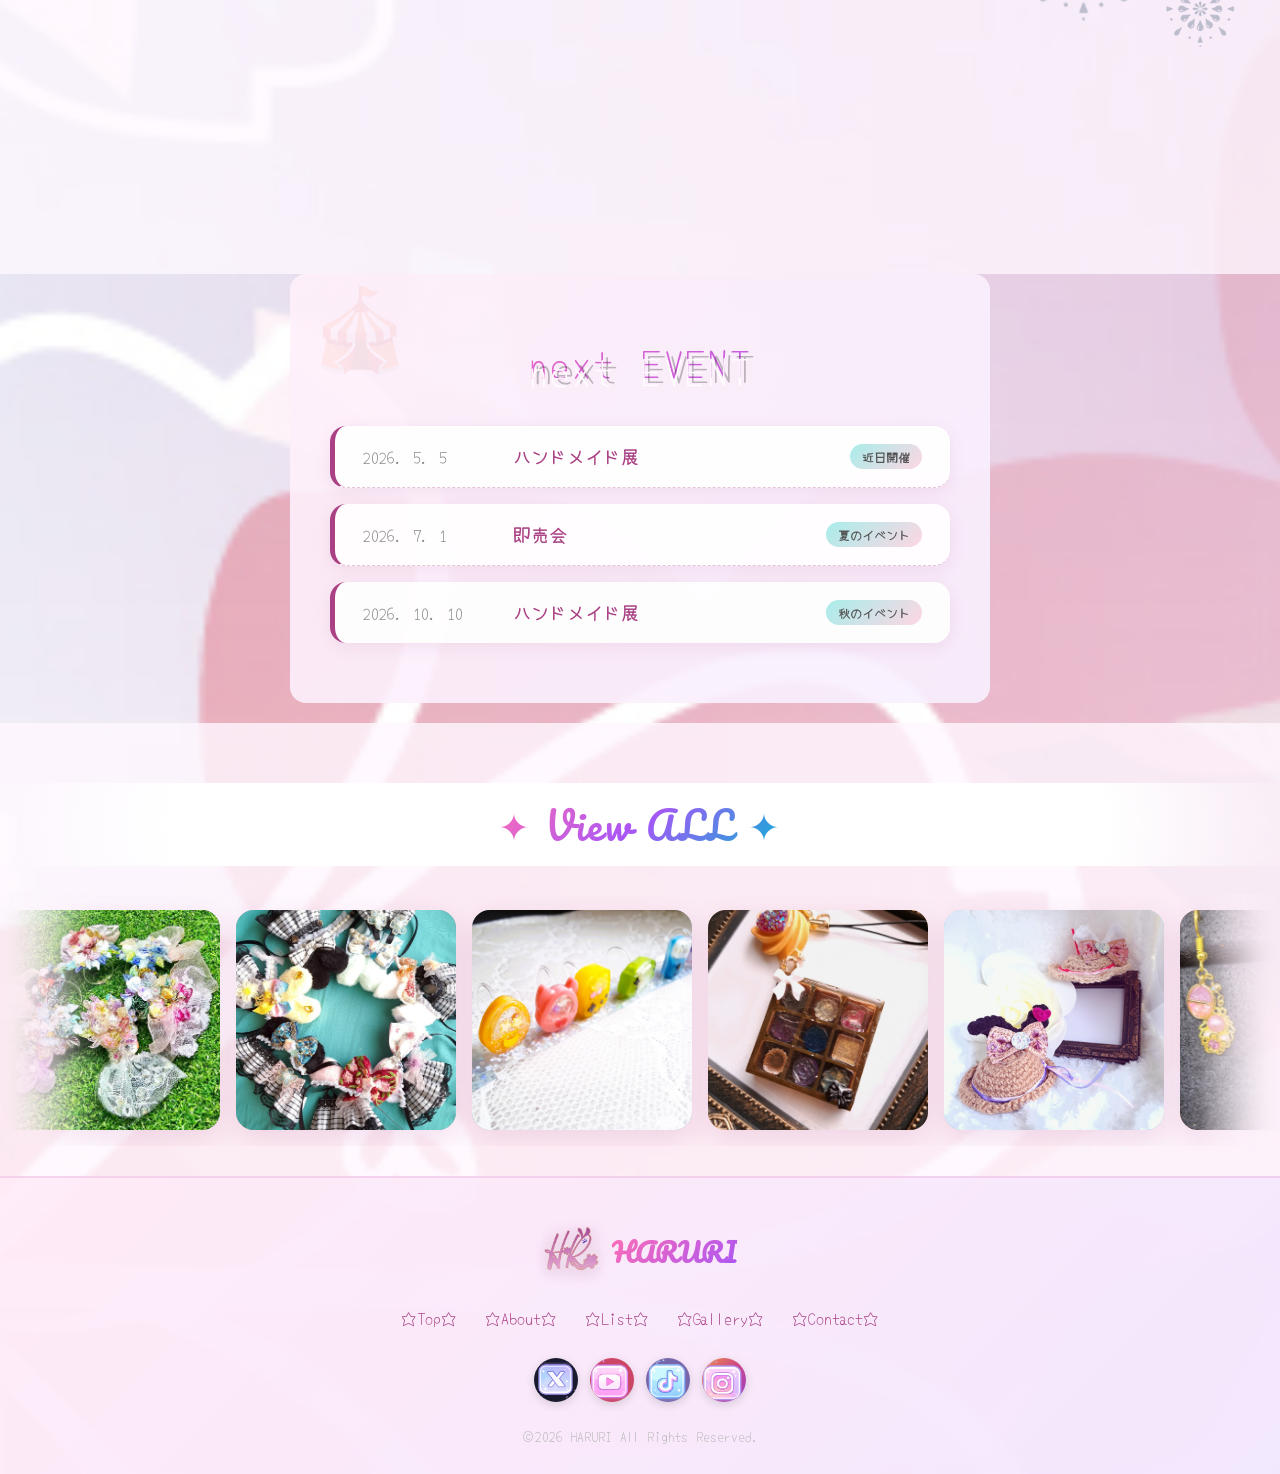
==== commit b02dddc5: "Update index.html" ====
--- a/index.html
+++ b/index.html
@@ -8,7 +8,588 @@
   <link rel="preconnect" href="https://fonts.gstatic.com" crossorigin />
   <link href="https://fonts.googleapis.com/css2?family=Fascinate+Inline&family=Yomogi&family=Pacifico&display=swap" rel="stylesheet" />
   <link rel="stylesheet" href="style.css" />
-  </head>
+  <style>
+    /* ===== POP UPGRADE STYLES ===== */
+
+    /* Rainbow gradient util */
+    @keyframes rainbowShift {
+      0%   { filter: hue-rotate(0deg); }
+      100% { filter: hue-rotate(360deg); }
+    }
+    @keyframes floatY {
+      0%,100% { transform: translateY(0px) rotate(0deg); }
+      50%      { transform: translateY(-14px) rotate(2deg); }
+    }
+    @keyframes floatYR {
+      0%,100% { transform: translateY(0px) rotate(0deg); }
+      50%      { transform: translateY(-10px) rotate(-2deg); }
+    }
+    @keyframes popIn {
+      0%   { transform: scale(0) rotate(-10deg); opacity: 0; }
+      70%  { transform: scale(1.15) rotate(3deg); opacity: 1; }
+      100% { transform: scale(1) rotate(0deg); opacity: 1; }
+    }
+    @keyframes sparkle {
+      0%,100% { opacity:0; transform: scale(0.4) rotate(0deg); }
+      50%      { opacity:1; transform: scale(1.2) rotate(180deg); }
+    }
+    @keyframes marqueeLeft {
+      from { transform: translateX(0); }
+      to   { transform: translateX(-50%); }
+    }
+    @keyframes bounce {
+      0%,100% { transform: translateY(0); }
+      40%     { transform: translateY(-8px); }
+      60%     { transform: translateY(-4px); }
+    }
+    @keyframes wobble {
+      0%,100% { transform: rotate(-3deg); }
+      50%     { transform: rotate(3deg); }
+    }
+    @keyframes pulseGlow {
+      0%,100% { box-shadow: 0 0 10px 2px rgba(246,114,182,0.4); }
+      50%     { box-shadow: 0 0 28px 10px rgba(168,85,247,0.5); }
+    }
+    @keyframes gradientBG {
+      0%   { background-position: 0% 50%; }
+      50%  { background-position: 100% 50%; }
+      100% { background-position: 0% 50%; }
+    }
+    @keyframes twinkle {
+      0%,100% { opacity:0.2; transform:scale(0.7); }
+      50%      { opacity:1; transform:scale(1.3); }
+    }
+    @keyframes slideInLeft {
+      from { opacity:0; transform:translateX(-60px); }
+      to   { opacity:1; transform:translateX(0); }
+    }
+    @keyframes slideInRight {
+      from { opacity:0; transform:translateX(60px); }
+      to   { opacity:1; transform:translateX(0); }
+    }
+    @keyframes charPop {
+      0%   { opacity:0; transform:translateY(30px) scale(0.5) rotate(-10deg); }
+      60%  { transform:translateY(-6px) scale(1.1) rotate(3deg); }
+      100% { opacity:1; transform:translateY(0) scale(1) rotate(0deg); }
+    }
+    @keyframes spin {
+      from { transform: rotate(0deg); }
+      to   { transform: rotate(360deg); }
+    }
+
+    /* ===== LOADING SCREEN ===== */
+    #loading-screen {
+      position: fixed; inset: 0; z-index: 9999;
+      background: linear-gradient(-45deg, #ff9de2, #D8EEA6, #F8C0FB, #c3cfe2, #BFF0EC);
+      background-size: 400% 400%;
+      animation: gradientBG 3s ease infinite;
+      display: flex; align-items: center; justify-content: center;
+      flex-direction: column;
+      transition: opacity 0.7s ease, transform 0.7s ease;
+    }
+    #loading-screen.hidden { opacity:0; pointer-events:none; transform:scale(1.05); }
+    .ld-content { position: relative; display:flex; align-items:center; justify-content:center; width:220px; height:220px; }
+    .ld-ring {
+      position:absolute; border-radius:50%; border: 4px solid transparent;
+    }
+    .ld-ring--outer {
+      width:200px; height:200px;
+      border-top-color: rgba(255,255,255,0.9);
+      border-right-color: rgba(255,255,255,0.6);
+      animation: spin 1.6s linear infinite;
+    }
+    .ld-ring--inner {
+      width:160px; height:160px;
+      border-bottom-color: rgba(255,255,255,0.9);
+      border-left-color: rgba(255,255,255,0.6);
+      animation: spin 1.1s linear infinite reverse;
+    }
+    .ld-center { position:absolute; text-align:center; }
+    .ld-heart { font-size:2rem; animation: bounce 1s ease infinite; }
+    .ld-brand {
+      font-family:'Pacifico', cursive; font-size:2rem;
+      color:white; text-shadow: 0 2px 14px rgba(0,0,0,0.2);
+      animation: popIn 0.7s 0.2s cubic-bezier(0.4,0,0.2,1) both;
+    }
+    .ld-catch {
+      font-family:'Yomogi',cursive; font-size:0.85rem;
+      color:rgba(255,255,255,0.9); margin-top:4px;
+    }
+    .ld-bar-wrap {
+      width:260px; height:6px; background:rgba(255,255,255,0.3); border-radius:99px;
+      margin-top:28px; overflow:hidden;
+    }
+    .ld-bar {
+      height:100%; width:0%; border-radius:99px;
+      background:white; animation: ldBarFill 1.8s ease forwards;
+    }
+    @keyframes ldBarFill { to { width:100%; } }
+    .ld-bottom-text {
+      margin-top:16px; color:rgba(255,255,255,0.85);
+      font-family:'Yomogi',cursive; font-size:0.9rem;
+      animation: bounce 2s ease infinite;
+    }
+
+    /* ===== RAINBOW TICKER (new) ===== */
+    .rainbow-ticker {
+      overflow: hidden; white-space: nowrap;
+      background: linear-gradient(90deg,#ff9de2,#E0C8A5,#a8edea,#c3cfe2,#f093fb,#ff9de2);
+      background-size: 200% 100%;
+      animation: gradientBG 4s ease infinite;
+      padding: 10px 0; font-family:'Yomogi',cursive; font-size:1rem;
+      color: white; letter-spacing: 0.05em;
+    }
+    .ticker-inner {
+      display:inline-block;
+      animation: marqueeLeft 20s linear infinite;
+    }
+    .ticker-inner span { margin: 0 24px; }
+
+    /* ===== HERO UPGRADES ===== */
+    .hero { position:relative; overflow:hidden; }
+    .slider-outer { position:relative; width:100%; height:85vh; min-height:500px; max-height:800px; overflow:hidden; }
+    .hero-slides-inner { display:flex; width:500%; height:100%; transition:transform 0.7s cubic-bezier(0.4,0,0.2,1); will-change:transform; }
+    .hero-slide-card { flex-shrink:0; width:20%; height:100%; position:relative; overflow:hidden; }
+    .slide-img-block { position:absolute; inset:0; overflow:hidden; }
+    .slide-img-block img { width:100%; height:100%; object-fit:cover; display:block; transition: transform 8s ease; }
+    .hero-slide-card.active .slide-img-block img { transform: scale(1.06); }
+    .s-img1 { background:linear-gradient(160deg,#ffd6e7,#ffe5f0,#ffc8dd); }
+    .s-img2 { background:linear-gradient(160deg,#c8d0ff,#d0c8ff,#e0c8ff); }
+    .s-img3 { background:linear-gradient(160deg,#d0ffd8,#c8ffee,#b8ffdd); }
+    .s-img4 { background:linear-gradient(160deg,#fff0c8,#ffe8b0,#ffd890); }
+    .s-img5 { background:linear-gradient(160deg,#c8f0ff,#b8e8ff,#a8d8ff); }
+    .hero-slide-card::after {
+      content:''; position:absolute; inset:0;
+      background:linear-gradient(160deg,rgba(255,230,245,0.35) 0%,rgba(220,200,240,0.15) 40%,rgba(0,0,0,0) 70%);
+      pointer-events:none; z-index:1;
+    }
+
+    /* Floating emoji decorations over hero */
+    .hero-deco-emojis { position:absolute; inset:0; pointer-events:none; z-index:8; }
+    .hero-emoji {
+      position:absolute; font-size:1.8rem;
+      animation: floatY 4s ease-in-out infinite;
+      opacity:0.85;
+    }
+    .hero-emoji:nth-child(1) { left:5%;  top:15%; animation-duration:3.8s; font-size:1.4rem; }
+    .hero-emoji:nth-child(2) { right:8%; top:20%; animation-duration:4.5s; animation-delay:-1s; }
+    .hero-emoji:nth-child(3) { left:3%;  bottom:25%; animation-duration:5s; animation-delay:-2s; font-size:1.2rem; }
+    .hero-emoji:nth-child(4) { right:5%; bottom:30%; animation-duration:3.5s; animation-delay:-0.5s; font-size:1.3rem; }
+    .hero-emoji:nth-child(5) { left:12%; top:60%; animation-duration:4.2s; animation-delay:-3s; font-size:1rem; }
+    .hero-emoji:nth-child(6) { right:15%; top:65%; animation-duration:5.2s; animation-delay:-1.5s; font-size:1rem; }
+
+    /* hero overlay text */
+    .hero-overlay-content {
+      position:absolute; top:50%; left:8%;
+      transform:translateY(-50%);
+      z-index:10; text-align:left;
+    }
+    .hero-title { margin-bottom:20px; }
+    .title-haruri {
+      font-family:'Pacifico',cursive;
+      font-size: clamp(3.5rem, 8vw, 8rem);
+      display:inline-block;
+      background: linear-gradient(135deg, #ff6eb4, #ff9a3c, #a855f7, #06b6d4);
+      background-size: 200% 200%;
+      -webkit-background-clip: text;
+      -webkit-text-fill-color: transparent;
+      background-clip: text;
+      animation: gradientBG 4s ease infinite;
+      filter: drop-shadow(2px 4px 0px rgba(255,255,255,0.8));
+      padding: 4px 10px;
+    }
+    .hero-poem-area { display:flex; flex-direction:column; align-items:flex-start; gap:10px; }
+    .poem-tag {
+      background:rgba(255,255,255,0.92); border-radius:12px;
+      padding:5px 22px 10px 18px; font-family:'Yomogi',cursive;
+      font-size:clamp(1rem,2.5vw,1.8rem); color:var(--pink);
+      box-shadow:0 2px 14px rgba(170,65,132,0.15); display:inline-block;
+      backdrop-filter:blur(4px);
+      border-left: 4px solid;
+    }
+    .poem-tag:nth-child(1) { border-color: #ff6eb4; animation: slideInLeft 0.7s 0.4s both; }
+    .poem-tag:nth-child(2) { border-color: #a855f7; animation: slideInLeft 0.7s 0.65s both; }
+
+    /* SLIDER DOTS - colorful */
+    .slider-dots { display:flex; justify-content:center; gap:8px; padding:14px 0 6px; }
+    .dot {
+      width:10px; height:10px; border-radius:50%;
+      background:rgba(170,65,132,0.2); cursor:pointer; transition:all 0.3s;
+    }
+    .dot.active { transform:scale(1.5); }
+    .dot:nth-child(1).active { background:#ff6eb4; box-shadow:0 0 8px #c8f0ff,#b8e8ff,#a8d8ff; }
+    .dot:nth-child(2).active { background:#ffb347; box-shadow:0 0 8px #ffb347; }
+    .dot:nth-child(3).active { background:#a8edea; box-shadow:0 0 8px #a8edea; }
+    .dot:nth-child(4).active { background:#a855f7; box-shadow:0 0 8px #a855f7; }
+    .dot:nth-child(5).active { background:#06b6d4; box-shadow:0 0 8px #06b6d4; }
+
+    /* slider buttons */
+    .slider-btn {
+      position:absolute; top:50%; transform:translateY(-50%);
+      background:rgba(255,255,255,0.88); border:none; border-radius:50%;
+      width:52px; height:52px; cursor:pointer;
+      font-size:1.2rem; color:var(--pink);
+      display:flex; align-items:center; justify-content:center;
+      z-index:20; box-shadow:0 3px 14px rgba(0,0,0,0.13);
+      transition:var(--transition);
+    }
+    .slider-btn:hover {
+      background:white; transform:translateY(-50%) scale(1.12);
+      box-shadow:0 6px 24px rgba(170,65,132,0.3);
+    }
+    .slider-prev { left:16px; }
+    .slider-next { right:16px; }
+
+    /* ===== COPY SECTION ===== */
+    .copy-section {
+      padding:80px 40px;
+      background:rgba(255,248,255,0.8);
+      position:relative; overflow:hidden;
+    }
+    /* floating background shapes */
+    .copy-section::before {
+      content:''; position:absolute;
+      width:500px; height:500px; border-radius:50%;
+      background:radial-gradient(circle, rgba(255,150,210,0.12), transparent 70%);
+      top:-150px; right:-150px; pointer-events:none;
+    }
+    .copy-section::after {
+      content:''; position:absolute;
+      width:400px; height:400px; border-radius:50%;
+      background:radial-gradient(circle, rgba(168,85,247,0.1), transparent 70%);
+      bottom:-100px; left:-100px; pointer-events:none;
+    }
+    .copy-grid { max-width:1100px; margin:0 auto; display:flex; flex-direction:column; gap:80px; position:relative; z-index:1; }
+    .copy-block { display:grid; grid-template-columns:1fr 1fr; align-items:center; gap:56px; }
+    .copy-block.reverse { direction:rtl; }
+    .copy-block.reverse > * { direction:ltr; }
+    .copy-img-wrap { position:relative; }
+    .copy-img {
+      width:100%; aspect-ratio:1; border-radius:50%;
+      overflow:hidden; position:relative;
+      transition: transform 0.4s ease;
+    }
+    .copy-img:hover { transform:scale(1.04) rotate(2deg); }
+    .copy-img img { position:absolute; inset:0; width:100%; height:100%; object-fit:cover; display:block; }
+
+    /* colorful ring per block */
+    .copy-block:nth-child(1) .copy-img { box-shadow:0 0 0 8px #ffb6d9, 0 0 0 16px rgba(255,182,217,0.3), 0 12px 40px rgba(255,110,180,0.3); animation: pulseGlow 3s ease infinite; }
+    .copy-block:nth-child(2) .copy-img { box-shadow:0 0 0 8px #c4b5fd, 0 0 0 16px rgba(196,181,253,0.3), 0 12px 40px rgba(168,85,247,0.3); }
+    .copy-block:nth-child(3) .copy-img { box-shadow:0 0 0 8px #6ee7b7, 0 0 0 16px rgba(110,231,183,0.3), 0 12px 40px rgba(16,185,129,0.3); }
+
+    .copy-poem-bg {
+      background:rgba(255,255,255,0.88);
+      border-radius:24px; padding:32px 28px;
+      backdrop-filter:blur(8px);
+      position:relative; overflow:hidden;
+    }
+    .copy-block:nth-child(1) .copy-poem-bg {
+      border: 2px solid #ffb6d9;
+      background:linear-gradient(135deg,rgba(255,255,255,0.95),rgba(255,230,242,0.85));
+    }
+    .copy-block:nth-child(2) .copy-poem-bg {
+      border: 2px solid #c4b5fd;
+      background:linear-gradient(135deg,rgba(255,255,255,0.95),rgba(240,232,255,0.85));
+    }
+    .copy-block:nth-child(3) .copy-poem-bg {
+      border: 2px solid #6ee7b7;
+      background:linear-gradient(135deg,rgba(255,255,255,0.95),rgba(230,255,246,0.85));
+    }
+    .copy-poem-bg::before {
+      content:'✦'; position:absolute; top:12px; right:16px;
+      font-size:1.5rem; opacity:0.3; animation:sparkle 2s ease infinite;
+    }
+    .copy-text { font-family:'Yomogi',cursive; font-size:1.1rem; line-height:2; }
+    .copy-text p { margin-bottom:4px; }
+
+    /* Char animation class - applied via JS */
+    .char-anim {
+      display:inline-block;
+      opacity:0; animation:charPop 0.5s ease forwards;
+    }
+
+    /* flower dividers */
+    .copy-flower-divider { display:flex; align-items:center; gap:8px; margin:14px 0; }
+    .copy-flower-line { flex:1; height:1px; background:linear-gradient(90deg,transparent,rgba(230,150,201,0.5),transparent); }
+
+    /* ===== CATEGORY BUBBLES (new section) ===== */
+    .category-section {
+      padding:60px 40px 40px;
+      background:linear-gradient(135deg,rgba(255,240,250,0.9),rgba(240,232,255,0.9),rgba(232,248,255,0.9));
+      background-size:300% 300%;
+      animation: gradientBG 8s ease infinite;
+    }
+    .category-title-wrap { text-align:center; margin-bottom:36px; }
+    .category-title {
+      font-family:'Yomogi',cursive; font-size:clamp(1.6rem,4vw,2.4rem);
+      background:linear-gradient(135deg,#ff6eb4,#a855f7,#06b6d4);
+      -webkit-background-clip:text; -webkit-text-fill-color:transparent; background-clip:text;
+      display:inline-block;
+    }
+    .category-bubbles {
+      display:flex; flex-wrap:wrap; gap:16px; justify-content:center;
+      max-width:900px; margin:0 auto;
+    }
+    .cat-bubble {
+      display:inline-flex; align-items:center; gap:8px;
+      padding:12px 28px; border-radius:999px; font-family:'Yomogi',cursive;
+      font-size:1.1rem; cursor:pointer; transition:all 0.3s ease;
+      text-decoration:none; position:relative; overflow:hidden;
+      font-weight:700;
+    }
+    .cat-bubble::before {
+      content:''; position:absolute; inset:0;
+      background:rgba(255,255,255,0.3); opacity:0; transition:opacity 0.3s;
+    }
+    .cat-bubble:hover::before { opacity:1; }
+    .cat-bubble:hover { transform:translateY(-5px) scale(1.06); }
+    .cat-bubble:nth-child(1) { background:linear-gradient(135deg,#ff9de2,#ffb347); color:white; box-shadow:0 6px 20px rgba(255,157,226,0.5); }
+    .cat-bubble:nth-child(2) { background:linear-gradient(135deg,#a8edea,#fed6e3); color:#444; box-shadow:0 6px 20px rgba(168,237,234,0.5); }
+    .cat-bubble:nth-child(3) { background:linear-gradient(135deg,#a18cd1,#fbc2eb); color:white; box-shadow:0 6px 20px rgba(161,140,209,0.5); }
+    .cat-bubble:nth-child(4) { background:linear-gradient(135deg,#ff9de2,#ffb347); color:white; box-shadow:0 6px 20px rgba(240,147,251,0.5); }
+    .cat-bubble:nth-child(5) { background:linear-gradient(135deg,#a18cd1,#fbc2eb); color:white; box-shadow:0 6px 20px rgba(79,172,254,0.5); }
+    .cat-bubble:nth-child(6) { background:linear-gradient(135deg,#a8edea,#fed6e3); color:#444; box-shadow:0 6px 20px rgba(67,233,123,0.5); }
+
+    /* ===== MEDIA SECTION ===== */
+    .media-section {
+      padding:60px 40px;
+      background:rgba(255,248,255,0.75); position:relative;
+    }
+    .media-deco { text-align:center; }
+    .media-deco-img { max-height:1000px; mix-blend-mode:multiply; animation:floatY 4s ease-in-out infinite; }
+    .media-row {
+      display:flex; align-items:center; gap:32px;
+      max-width:900px; margin:28px auto; padding:20px 28px;
+      background:rgba(255,255,255,0.85); border-radius:20px;
+      text-decoration:none; cursor:pointer;
+      transition:all 0.35s cubic-bezier(0.4,0,0.2,1);
+      border:2px solid transparent;
+      position:relative; overflow:hidden;
+    }
+    .media-row::before {
+      content:''; position:absolute; inset:0;
+      background:linear-gradient(135deg,rgba(255,110,180,0.06),rgba(168,85,247,0.06));
+      opacity:0; transition:opacity 0.3s;
+    }
+    .media-row:hover::before { opacity:1; }
+    .media-row:hover {
+      transform:translateY(-4px);
+      box-shadow:0 12px 40px rgba(170,65,132,0.18);
+      border-color:rgba(255,110,180,0.3);
+    }
+    .media-row--reverse { flex-direction:row-reverse; }
+    .media-row-thumb {
+      position:relative; flex-shrink:0;
+      width:180px; height:108px; border-radius:14px; overflow:hidden;
+    }
+    .media-row-photo { width:100%; height:100%; object-fit:cover; display:block; }
+    .media-row-bg { position:absolute; inset:0; }
+    .yt-thumb { background:linear-gradient(135deg,#ff6b6b,#ee0979); opacity:0.3; }
+    .tk-thumb { background:linear-gradient(135deg,#00f2ea,#ff0050); opacity:0.3; }
+    .media-play-btn {
+      position:absolute; top:50%; left:50%; transform:translate(-50%,-50%);
+      width:44px; height:44px; border-radius:50%;
+      background:rgba(255,255,255,0.95); display:flex; align-items:center; justify-content:center;
+      font-size:1rem; color:var(--pink);
+      box-shadow:0 2px 14px rgba(0,0,0,0.2);
+      transition:all 0.3s;
+    }
+    .media-row:hover .media-play-btn { transform:translate(-50%,-50%) scale(1.15); background:white; }
+    .media-row-label {
+      font-family:'Yomogi',cursive; font-size:1.2rem; color:var(--pink);
+      font-weight:700; flex:1;
+    }
+
+    /* ===== EVENT SECTION - card style ===== */
+    .event {
+      padding:60px 40px;
+      background:linear-gradient(135deg,rgba(255,240,250,0.9),rgba(248,240,255,0.9));
+      position:relative; overflow:hidden;
+    }
+    .event::before {
+      content:'🎪'; position:absolute; top:-10px; left:20px; font-size:5rem; opacity:0.07;
+    }
+    .event-title {
+      font-family:'Yomogi',cursive; font-size:clamp(1.6rem,4vw,2.4rem);
+      text-align:center; margin-bottom:36px;
+      background:linear-gradient(135deg,#ff6eb4,#a855f7);
+      -webkit-background-clip:text; -webkit-text-fill-color:transparent; background-clip:text;
+    }
+    .event-list {
+      list-style:none; max-width:700px; margin:0 auto;
+      display:flex; flex-direction:column; gap:16px;
+    }
+    .event-list li {
+      display:flex; align-items:center; gap:20px;
+      padding:18px 28px; border-radius:16px;
+      background:rgba(255,255,255,0.9);
+      border-left:5px solid;
+      box-shadow:0 4px 16px rgba(170,65,132,0.1);
+      transition:all 0.3s ease;
+      cursor:default;
+    }
+    .event-list li:hover { transform:translateX(6px); box-shadow:0 8px 28px rgba(170,65,132,0.2); }
+    .event-list li:nth-child(1) { border-color:#a8edea,#fed6e3; }
+    .event-list li:nth-child(2) { border-color:#a8edea,#fed6e3; }
+    .event-list li:nth-child(3) { border-color:#a8edea,#fed6e3; }
+    .event-list li .date {
+      font-family:'Yomogi',cursive; font-size:1rem; color:#888; min-width:130px;
+    }
+    .event-list li .text {
+      font-family:'Yomogi',cursive; font-size:1.1rem; color:var(--pink); font-weight:700; flex:1;
+    }
+    .event-badge {
+      padding:4px 12px; border-radius:999px; font-size:0.75rem; font-family:'Yomogi',cursive;
+      font-weight:700; color:#00f2ea,#ff0050;
+    }
+    .event-list li:nth-child(1) .event-badge { background:linear-gradient(135deg,#a8edea); }
+    .event-list li:nth-child(2) .event-badge { background:linear-gradient(135deg,#a8edea,#fed6e3); }
+    .event-list li:nth-child(3) .event-badge { background:linear-gradient(135deg,#a8edea,#fed6e3); }
+
+    /* ===== GALLERY SECTION ===== */
+    .gallery-section {
+      padding:60px 0 30px;
+      background:rgba(255,248,255,0.8); overflow:hidden;
+    }
+    .section-header { text-align:center; margin-bottom:28px; }
+    .section-title {
+      font-family:'Pacifico',cursive; font-size:clamp(1.6rem,4vw,2.4rem);
+      background:linear-gradient(135deg,#ff6eb4,#a855f7,#06b6d4);
+      -webkit-background-clip:text; -webkit-text-fill-color:transparent; background-clip:text;
+      animation:rainbowShift 4s linear infinite;
+    }
+    .gallery-outer { overflow:hidden; position:relative; }
+    .gallery-outer::before,.gallery-outer::after {
+      content:''; position:absolute; top:0; bottom:0; width:80px; z-index:10; pointer-events:none;
+    }
+    .gallery-outer::before { left:0; background:linear-gradient(to right,rgba(255,248,255,0.95),transparent); }
+    .gallery-outer::after  { right:0; background:linear-gradient(to left,rgba(255,248,255,0.95),transparent); }
+    .gallery-track {
+      display:flex; gap:16px; padding:16px 0;
+      animation:marqueeLeft 22s linear infinite;
+      width:max-content;
+    }
+    .gallery-track:hover { animation-play-state:paused; }
+    .gallery-item {
+      flex-shrink:0; cursor:pointer;
+      border-radius:18px; overflow:hidden;
+      transition:all 0.3s ease;
+      position:relative;
+    }
+    .gallery-item:hover { transform:translateY(-8px) scale(1.04); box-shadow:0 16px 40px rgba(170,65,132,0.3); }
+    .gallery-img {
+      width:220px; height:220px; position:relative;
+    }
+    .gallery-img img { width:100%; height:100%; object-fit:cover; display:block; }
+    /* colorful borders */
+    .g-img1 { box-shadow:inset 0 0 0 4px rgba(255,110,180,0.4); }
+    .g-img2 { box-shadow:inset 0 0 0 4px rgba(168,85,247,0.4); }
+    .g-img3 { box-shadow:inset 0 0 0 4px rgba(6,182,212,0.4); }
+    .g-img4 { box-shadow:inset 0 0 0 4px rgba(255,179,71,0.4); }
+    .g-img5 { box-shadow:inset 0 0 0 4px rgba(110,231,183,0.4); }
+    .g-img6 { box-shadow:inset 0 0 0 4px rgba(249,115,22,0.4); }
+
+    /* ===== SPARKLE CURSOR TRAIL ===== */
+    .cursor-sparkle {
+      position:fixed; pointer-events:none; z-index:9999;
+      font-size:1rem; animation:sparkle 0.7s ease forwards;
+    }
+
+    /* ===== NAV UPGRADES ===== */
+    .nav-btn {
+      transition:all 0.3s cubic-bezier(0.4,0,0.2,1);
+    }
+    .nav-btn:nth-child(1):hover, .nav-btn:nth-child(1).active { background:linear-gradient(135deg,#ff9de2,#ff6eb4); color:white; border-color:transparent; }
+    .nav-btn:nth-child(2):hover, .nav-btn:nth-child(2).active { background:linear-gradient(135deg,#f093fb,#a855f7); color:white; border-color:transparent; }
+    .nav-btn:nth-child(3):hover, .nav-btn:nth-child(3).active { background:linear-gradient(135deg,#a8edea,#06b6d4); color:white; border-color:transparent; }
+    .nav-btn:nth-child(4):hover, .nav-btn:nth-child(4).active { background:linear-gradient(135deg,#ffecd2,#fcb69f); color:#a0522d; border-color:transparent; }
+    .nav-btn:nth-child(5):hover, .nav-btn:nth-child(5).active { background:linear-gradient(135deg,#a1c4fd,#c2e9fb); color:#1a6b8a; border-color:transparent; }
+
+    /* ===== DOUBLE IMG ===== */
+    .copy-img-wrap--double { position:relative; aspect-ratio:1; }
+    .copy-double-imgs { position:relative; width:100%; height:100%; }
+    .copy-double-img { position:absolute; width:70%; aspect-ratio:1; border-radius:50%; overflow:hidden; }
+    .copy-double-img img { width:100%; height:100%; object-fit:cover; }
+    .copy-double-img--back  { top:0; right:0; box-shadow:0 0 0 8px #6ee7b7, 0 8px 28px rgba(16,185,129,0.2); animation:floatY 5s ease-in-out infinite; }
+    .copy-double-img--front { bottom:0; left:0; box-shadow:0 0 0 8px #fcd34d, 0 8px 28px rgba(251,191,36,0.3); animation:floatYR 4s ease-in-out infinite; z-index:2; }
+
+    /* ===== FOOTER ===== */
+    .site-footer {
+      background:linear-gradient(135deg,rgba(255,236,248,0.97),rgba(243,232,255,0.97));
+      padding:48px 40px 28px; border-top:2px solid rgba(230,150,201,0.3);
+    }
+    .footer-inner { max-width:1200px; margin:0 auto; display:flex; flex-direction:column; align-items:center; gap:24px; }
+    .footer-logo-wrap { display:flex; align-items:center; gap:12px; }
+    .footer-brand {
+      font-family:'Pacifico',cursive; font-size:1.6rem;
+      background:linear-gradient(135deg,#ff6eb4,#a855f7); -webkit-background-clip:text; -webkit-text-fill-color:transparent; background-clip:text;
+    }
+    .footer-nav { display:flex; flex-wrap:wrap; gap:12px; justify-content:center; }
+    .footer-nav a {
+      font-family:'Yomogi',cursive; color:var(--pink);
+      transition:all 0.3s; padding:4px 8px; border-radius:8px;
+    }
+    .footer-nav a:hover { color:#a855f7; background:rgba(168,85,247,0.08); transform:scale(1.1); }
+    .footer-sns { display:flex; gap:12px; }
+    .sns-btn { width:44px; height:44px; border-radius:50%; overflow:hidden; display:flex; align-items:center; justify-content:center; transition:all 0.3s; }
+    .sns-btn img { width:100%; height:100%; object-fit:cover; }
+    .sns-btn:hover { transform:scale(1.2) rotate(8deg); }
+    .sns-x:hover  { box-shadow:0 0 14px rgba(0,0,0,0.3); }
+    .sns-yt:hover { box-shadow:0 0 14px rgba(255,0,0,0.4); }
+    .sns-tt:hover { box-shadow:0 0 14px rgba(0,242,234,0.4); }
+    .sns-ig:hover { box-shadow:0 0 14px rgba(225,48,108,0.4); }
+    .footer-copy { font-family:'Yomogi',cursive; font-size:0.85rem; color:#bbb; }
+
+    /* ===== MODAL ===== */
+    .modal-overlay {
+      position:fixed; inset:0; z-index:1000;
+      background:rgba(0,0,0,0.55); backdrop-filter:blur(6px);
+      display:none; align-items:center; justify-content:center;
+    }
+    .modal-overlay.open { display:flex; }
+    .modal-box {
+      background:rgba(255,255,255,0.97); border-radius:24px; padding:32px;
+      max-width:90vw; max-height:90vh; overflow:auto;
+      box-shadow:0 20px 60px rgba(0,0,0,0.2); position:relative;
+      animation:popIn 0.4s cubic-bezier(0.4,0,0.2,1) both;
+    }
+    .modal-box--gallery { padding:20px; max-width:600px; }
+    .modal-close {
+      position:absolute; top:12px; right:16px;
+      background:none; border:none; font-size:1.4rem; cursor:pointer; color:#aaa;
+      transition:all 0.3s; line-height:1;
+    }
+    .modal-close:hover { color:var(--pink); transform:rotate(90deg) scale(1.2); }
+    .gallery-modal-img { border-radius:14px; overflow:hidden; }
+    .gallery-modal-img img { width:100%; display:block; }
+    .gallery-modal-label { text-align:center; margin-top:10px; font-family:'Yomogi',cursive; color:var(--pink); }
+    .gallery-modal-nav { display:flex; justify-content:center; gap:16px; margin-top:14px; }
+    .gallery-modal-nav button {
+      background:linear-gradient(135deg,#ff9de2,#a855f7); color:white;
+      border:none; width:44px; height:44px; border-radius:50%; cursor:pointer; font-size:1.1rem;
+      transition:all 0.3s;
+    }
+    .gallery-modal-nav button:hover { transform:scale(1.1); }
+
+    /* ===== PETALS ===== */
+    .petals-container { position:fixed; inset:0; pointer-events:none; z-index:999; }
+
+    /* ===== RESPONSIVE ===== */
+    @media (max-width:768px) {
+      .copy-block { grid-template-columns:1fr; gap:32px; }
+      .copy-block.reverse { direction:ltr; }
+      .copy-section { padding:48px 20px; }
+      .category-section { padding:40px 20px; }
+      .event { padding:40px 20px; }
+      .media-section { padding:40px 20px; }
+      .media-row { flex-direction:column; }
+      .media-row--reverse { flex-direction:column; }
+      .media-row-thumb { width:100%; height:160px; }
+      .global-nav { display:none; }
+      .hamburger { display:flex; }
+    }
+  </style>
+</head>
 <body>
 
   <!-- LOADING SCREEN -->
@@ -362,92 +943,132 @@
   <script src="script.js"></script>
 
   <script>
-  // Hero Slider（active classによる画像ズーム制御）
-  (function(){
+    // ===== LOADING SCREEN =====
+    window.addEventListener('load', () => {
+      setTimeout(() => {
+        const ls = document.getElementById('loading-screen');
+        if (ls) { ls.classList.add('hidden'); setTimeout(() => ls.remove(), 700); }
+      }, 1900);
+    });
+
+    // ===== HERO SLIDER =====
+    let currentSlide = 0;
+    const slides = document.querySelectorAll('.hero-slide-card');
+    const dots = document.querySelectorAll('.dot');
     const inner = document.getElementById('heroSlidesInner');
-    if (!inner) return;
-    const slides = inner.querySelectorAll('.hero-slide-card');
-    const dots = document.querySelectorAll('.dot');
     const total = slides.length;
-    let cur = 0, timer;
-    function go(n) {
-      slides[cur].classList.remove('active');
-      cur = (n + total) % total;
-      slides[cur].classList.add('active');
-      inner.style.transform = `translateX(-${cur*(100/total)}%)`;
-      dots.forEach((d,i) => d.classList.toggle('active', i===cur));
-    }
-    document.getElementById('sliderPrev')?.addEventListener('click', () => { go(cur-1); reset(); });
-    document.getElementById('sliderNext')?.addEventListener('click', () => { go(cur+1); reset(); });
-    dots.forEach((d,i) => d.addEventListener('click', () => { go(i); reset(); }));
-    const sliderOuter = document.querySelector('.slider-outer');
-    const start = () => { timer = setInterval(() => go(cur+1), 4000); };
-    const reset = () => { clearInterval(timer); start(); };
-    sliderOuter?.addEventListener('mouseenter', () => clearInterval(timer));
-    sliderOuter?.addEventListener('mouseleave', start);
-    start();
-  })();
-
-  // Gallery Modal
-  const galleryImgs = [
-    { src:'./image/指輪丸.jpg', label:'花束リング' },
-    { src:'./image/黒チェック服.jpg', label:'ぬい服 黒チェック' },
-    { src:'./image/ゲーム機.jpg', label:'ゲームアクセサリー' },
-    { src:'./image/チョコ.jpg', label:'ぬい小物 チョコ' },
-    { src:'./image/わらぼうし.jpg', label:'ぬい服 麦わらぼうし' },
-    { src:'./image/ピアス.jpg', label:'春夏秋冬ピアス' },
-    { src:'./image/猫服.jpg', label:'ぬい服 白のもこもこ' },
-    { src:'./image/チャーム.jpg', label:'森のレジンキーホルダー' },
-  ];
-  let galleryIdx = 0;
-  function openGalleryModal(i) {
-    galleryIdx = i; renderGM();
-    document.getElementById('galleryModal').classList.add('open');
-    document.body.style.overflow = 'hidden';
-  }
-  function renderGM() {
-    const img = galleryImgs[galleryIdx];
-    document.getElementById('galleryModalImg').innerHTML = `<img src="${img.src}" alt="${img.label}" onerror="this.style.display='none'">`;
-    document.getElementById('galleryModalLabel').textContent = img.label;
-  }
-  function changeGalleryModal(dir) {
-    galleryIdx = (galleryIdx + dir + galleryImgs.length) % galleryImgs.length;
-    renderGM();
-  }
-
-  // Text char animation
-  function animateText(el) {
-    el.querySelectorAll('p').forEach((p, pi) => {
-      const text = p.textContent;
-      p.innerHTML = '';
-      let d = pi * 0.1;
-      [...text].forEach(ch => {
-        const s = document.createElement('span');
-        s.className = 'char-anim';
-        s.textContent = ch === ' ' ? ' ' : ch;
-        s.style.animationDelay = d.toFixed(2) + 's';
-        d += 0.03;
-        p.appendChild(s);
+
+    function goSlide(n) {
+      slides[currentSlide].classList.remove('active');
+      currentSlide = (n + total) % total;
+      slides[currentSlide].classList.add('active');
+      inner.style.transform = `translateX(-${currentSlide * (100 / total)}%)`;
+      dots.forEach((d,i) => d.classList.toggle('active', i === currentSlide));
+    }
+
+    document.getElementById('sliderPrev').addEventListener('click', () => goSlide(currentSlide - 1));
+    document.getElementById('sliderNext').addEventListener('click', () => goSlide(currentSlide + 1));
+    dots.forEach((d, i) => d.addEventListener('click', () => goSlide(i)));
+    let autoSlide = setInterval(() => goSlide(currentSlide + 1), 4000);
+    document.querySelector('.slider-outer').addEventListener('mouseenter', () => clearInterval(autoSlide));
+    document.querySelector('.slider-outer').addEventListener('mouseleave', () => { autoSlide = setInterval(() => goSlide(currentSlide + 1), 4000); });
+
+    // ===== HAMBURGER =====
+    const hamburger = document.getElementById('hamburger');
+    const mobileNav = document.getElementById('mobileNav');
+    if (hamburger) {
+      hamburger.addEventListener('click', () => {
+        hamburger.classList.toggle('open');
+        mobileNav.classList.toggle('open');
       });
+    }
+
+    // ===== FADE IN =====
+    const observer = new IntersectionObserver((entries) => {
+      entries.forEach(e => { if (e.isIntersecting) { e.target.classList.add('visible'); observer.unobserve(e.target); } });
+    }, { threshold: 0.12 });
+    document.querySelectorAll('.fade-in').forEach(el => observer.observe(el));
+
+    // ===== CHAR ANIMATION for copy text =====
+    function animateText(el) {
+      const ps = el.querySelectorAll('p');
+      let delay = 0;
+      ps.forEach(p => {
+        const text = p.textContent;
+        p.innerHTML = '';
+        [...text].forEach(ch => {
+          const span = document.createElement('span');
+          span.className = 'char-anim';
+          span.textContent = ch === ' ' ? '\u00a0' : ch;
+          span.style.animationDelay = delay + 's';
+          delay += 0.03;
+          p.appendChild(span);
+        });
+        delay += 0.05;
+      });
+    }
+    const textObserver = new IntersectionObserver((entries) => {
+      entries.forEach(e => {
+        if (e.isIntersecting) {
+          animateText(e.target);
+          textObserver.unobserve(e.target);
+        }
+      });
+    }, { threshold: 0.2 });
+    document.querySelectorAll('.anim-text').forEach(el => textObserver.observe(el));
+
+    // ===== MODALS =====
+    const mediaContent = { youtube: '<p style="font-family:\'Yomogi\',cursive;color:#AA4184;text-align:center;padding:20px">YouTube動画はこちら 🎬</p>', tiktok: '<p style="font-family:\'Yomogi\',cursive;color:#AA4184;text-align:center;padding:20px">TikTok動画はこちら 📱</p>' };
+    function openModal(type) {
+      const content = document.getElementById('mediaModalContent');
+      if (content) content.innerHTML = mediaContent[type] || '';
+      document.getElementById('mediaModal').classList.add('open');
+      document.body.style.overflow = 'hidden';
+    }
+
+    const galleryImgs = [
+      { src:'./image/指輪丸.jpg', label:'花束リング' },
+      { src:'./image/黒チェック服.jpg', label:'ぬい服 黒チェック' },
+      { src:'./image/ゲーム機.jpg', label:'ゲームアクセサリー' },
+      { src:'./image/チョコ.jpg', label:'ぬい小物 チョコ' },
+      { src:'./image/わらぼうし.jpg', label:'ぬい服 麦わらぼうし' },
+      { src:'./image/ピアス.jpg', label:'春夏秋冬ピアス' },
+      { src:'./image/猫服.jpg', label:'ぬい服 白のもこもこ' },
+      { src:'./image/チャーム.jpg', label:'森のレジンキーホルダー' },
+    ];
+    let galleryIdx = 0;
+    function openGalleryModal(i) {
+      galleryIdx = i;
+      renderGalleryModal();
+      document.getElementById('galleryModal').classList.add('open');
+      document.body.style.overflow = 'hidden';
+    }
+    function renderGalleryModal() {
+      const img = galleryImgs[galleryIdx];
+      document.getElementById('galleryModalImg').innerHTML = `<img src="${img.src}" alt="${img.label}" onerror="this.style.display='none'">`;
+      document.getElementById('galleryModalLabel').textContent = img.label;
+    }
+    function changeGalleryModal(dir) {
+      galleryIdx = (galleryIdx + dir + galleryImgs.length) % galleryImgs.length;
+      renderGalleryModal();
+    }
+    function closeModal(id) {
+      document.getElementById(id).classList.remove('open');
+      document.body.style.overflow = '';
+    }
+
+    // ===== SPARKLE CURSOR TRAIL =====
+    const sparkles = ['🌸','🌸','🌸','🌸','🌸','🌸','🌸','🌸',];
+    document.addEventListener('mousemove', (e) => {
+      if (Math.random() > 0.85) {
+        const s = document.createElement('div');
+        s.className = 'cursor-sparkle';
+        s.textContent = sparkles[Math.floor(Math.random() * sparkles.length)];
+        s.style.cssText = `left:${e.clientX - 8}px;top:${e.clientY - 8}px;font-size:${0.7+Math.random()*0.8}rem;`;
+        document.body.appendChild(s);
+        setTimeout(() => s.remove(), 700);
+      }
     });
-  }
-  const textObs = new IntersectionObserver(entries => {
-    entries.forEach(e => { if (e.isIntersecting) { animateText(e.target); textObs.unobserve(e.target); } });
-  }, { threshold: 0.2 });
-  document.querySelectorAll('.anim-text').forEach(el => textObs.observe(el));
-
-  // Cursor sparkle（控えめに）
-  const sparkles = ['🌸','✦','💜'];
-  document.addEventListener('mousemove', e => {
-    if (Math.random() > 0.92) {
-      const s = document.createElement('div');
-      s.className = 'cursor-sparkle';
-      s.textContent = sparkles[Math.floor(Math.random()*sparkles.length)];
-      s.style.cssText = `left:${e.clientX-8}px;top:${e.clientY-8}px;font-size:${0.6+Math.random()*0.6}rem;`;
-      document.body.appendChild(s);
-      setTimeout(() => s.remove(), 700);
-    }
-  });
-</script>
+  </script>
 </body>
 </html>
--- a/style.css
+++ b/style.css
@@ -23,13 +23,14 @@
   font-family: var(--font-jp);
   color: var(--pink);
   overflow-x: hidden;
-  background: url('./image/background.jpg') center center / cover fixed;
+  background: url('./image/background.jpg') center center / cover scroll;
 }
 a { text-decoration: none; color: inherit; }
 
 /* Fade-in */
 .fade-in {
   opacity: 0; transform: translateY(22px);
+	
   transition: opacity 0.65s cubic-bezier(0.4,0,0.2,1), transform 0.65s cubic-bezier(0.4,0,0.2,1);
   transition-delay: var(--delay, 0s);
 }
@@ -40,7 +41,7 @@
 .site-header {
   position: sticky; top: 0; z-index: 200;
   background: var(--bg-radial-white);
-  backdrop-filter: blur(12px);
+  backdrop-filter: blur(8px);
   border-bottom: 1px solid rgba(230,150,201,0.18);
 }
 .header-inner {
@@ -240,8 +241,6 @@
   height: 1px;
   background: linear-gradient(90deg, transparent, rgba(230,150,201,0.55), transparent);
 }
-
-
 
 .copy-text { font-family: var(--font-jp); font-size: clamp(1rem, 1.7vw, 1.3rem); line-height: 1.9; color: var(--pink); }
 .copy-text p { margin-bottom: 0.4em; }
@@ -301,7 +300,7 @@
   margin: 0 auto 20px;
   padding: 28px 40px;
   background: rgba(255,192,203,0.55);
-  backdrop-filter: blur(8px);
+  
   border-radius: 16px;
 }
 .event-title {
@@ -394,7 +393,7 @@
 .contact-form-section { padding: 60px 40px 80px; background: rgba(255,248,255,0.75); position: relative; }
 .contact-form-wrap { max-width: 720px; margin: 0 auto; }
 .form-card {
-  background: rgba(255,255,255,0.78); backdrop-filter: blur(16px);
+  background: rgba(255,255,255,0.78); backdrop-filter: blur(8px);
   border-radius: 24px; padding: 48px 52px 40px;
   box-shadow: 0 12px 52px rgba(170,65,132,0.13);
   border: 1.5px solid rgba(255,255,255,0.85);
@@ -438,7 +437,7 @@
 .toast.show { opacity: 1; transform: translateX(-50%) translateY(0); }
 
 /* FOOTER */
-.site-footer { background: rgba(229,193,229,0.78); backdrop-filter: blur(6px); padding: 48px 40px 32px; }
+.site-footer { background: rgba(229,193,229,0.78);  padding: 48px 40px 32px; }
 .footer-inner { max-width: 1100px; margin: 0 auto; display: flex; flex-direction: column; align-items: center; gap: 20px; }
 .footer-brand { font-family: var(--font-en); font-weight: 900; font-size: clamp(1.8rem, 3.5vw, 2.8rem); color: var(--pink); }
 .footer-nav { display: flex; flex-wrap: wrap; gap: 20px; justify-content: center; }
@@ -459,12 +458,11 @@
 .sns-tt { background: #7766aa; }
 .sns-ig { background: linear-gradient(135deg, #f09040, #cc4488, #9944cc); }
 
-
 .footer-copy { font-family: var(--font-jp); font-size: 0.85rem; color: var(--pink); }
 
 /* MODALS */
 .modal-overlay {
-  position: fixed; inset: 0; background: rgba(120,58,112,0.44); backdrop-filter: blur(10px);
+  position: fixed; inset: 0; background: rgba(120,58,112,0.44); backdrop-filter: blur(6px);
   z-index: 1000; display: flex; align-items: center; justify-content: center;
   opacity: 0; pointer-events: none; transition: opacity 0.3s; padding: 24px;
 }
@@ -507,9 +505,7 @@
   70%  { opacity: 0.48; }
   100% { transform: translateY(110vh) rotate(700deg) translateX(48px); opacity: 0; }
 }
-@keyframes shake {
-  0%,100% { transform: translateX(0) translateY(-2px); }
-  20%      { transform: translateX(-7px) translateY(-2px); }
+20%      { transform: translateX(-7px) translateY(-2px); }
   40%      { transform: translateX(7px) translateY(-2px); }
   60%      { transform: translateX(-4px) translateY(-2px); }
   80%      { transform: translateX(4px) translateY(-2px); }
@@ -539,7 +535,7 @@
 .about-main { max-width: 820px; margin: 0 auto; padding: 60px 32px 80px; }
 .about-section {
   margin-bottom: 56px; background: rgba(255,255,255,0.72);
-  backdrop-filter: blur(10px); border-radius: 20px; padding: 36px 44px;
+  backdrop-filter: blur(6px); border-radius: 20px; padding: 36px 44px;
   box-shadow: 0 6px 28px rgba(170,65,132,0.1);
 }
 .about-heading {
@@ -861,8 +857,7 @@
   letter-spacing: 6px;
   animation: sparkle 2.5s ease-in-out infinite;
 }
-@keyframes sparkle {
-  0%, 100% { opacity: 0.7; transform: scale(1); }
+
   50%       { opacity: 1;   transform: scale(1.15); }
 }
 
@@ -1116,7 +1111,7 @@
   z-index: 999;
   
   background: var(--bg-radial-white);
-  backdrop-filter: blur(12px);
+  backdrop-filter: blur(8px);
   border-bottom: 1px solid rgba(230,150,201,0.18);
 }
 
@@ -1414,3 +1409,147 @@
   0%,100% { opacity: 0.5; }
   50%      { opacity: 1; }
 }
+
+
+/* ============================================================
+   INDEX PAGE - Additional Styles (index.html固有)
+   ============================================================ */
+
+/* Rainbow Ticker */
+.rainbow-ticker {
+  overflow: hidden; white-space: nowrap;
+  background: linear-gradient(90deg,#ff9de2,#E0C8A5,#a8edea,#c3cfe2,#f093fb,#ff9de2);
+  background-size: 200% 100%;
+  animation: gradientBG 4s ease infinite;
+  padding: 10px 0; font-family: var(--font-jp); font-size: 1rem;
+  color: white; letter-spacing: 0.05em;
+}
+.ticker-inner { display: inline-block; animation: marqueeLeft 20s linear infinite; }
+.ticker-inner span { margin: 0 24px; }
+
+/* Hero emoji deco */
+.hero-deco-emojis { position: absolute; inset: 0; pointer-events: none; z-index: 8; }
+.hero-emoji {
+  position: absolute; font-size: 1.8rem;
+  animation: floatY 4s ease-in-out infinite; opacity: 0.85;
+}
+.hero-emoji:nth-child(1) { left:5%;  top:15%; animation-duration:3.8s; font-size:1.4rem; }
+.hero-emoji:nth-child(2) { right:8%; top:20%; animation-duration:4.5s; animation-delay:-1s; }
+.hero-emoji:nth-child(3) { left:3%;  bottom:25%; animation-duration:5s; animation-delay:-2s; font-size:1.2rem; }
+.hero-emoji:nth-child(4) { right:5%; bottom:30%; animation-duration:3.5s; animation-delay:-0.5s; font-size:1.3rem; }
+.hero-emoji:nth-child(5) { left:12%; top:60%; animation-duration:4.2s; animation-delay:-3s; font-size:1rem; }
+.hero-emoji:nth-child(6) { right:15%; top:65%; animation-duration:5.2s; animation-delay:-1.5s; font-size:1rem; }
+
+/* Hero active slide zoom */
+.hero-slide-card.active .slide-img-block img { transform: scale(1.06); transition: transform 8s ease; }
+
+/* Category Bubbles */
+.category-section {
+  padding: 60px 40px 40px;
+  background: linear-gradient(135deg,rgba(255,240,250,0.9),rgba(240,232,255,0.9),rgba(232,248,255,0.9));
+  background-size: 300% 300%;
+  animation: gradientBG 8s ease infinite;
+}
+.category-title-wrap { text-align: center; margin-bottom: 36px; }
+.category-title {
+  font-family: var(--font-jp); font-size: clamp(1.6rem,4vw,2.4rem);
+  background: linear-gradient(135deg,#ff6eb4,#a855f7,#06b6d4);
+  -webkit-background-clip: text; -webkit-text-fill-color: transparent; background-clip: text;
+  display: inline-block;
+}
+.category-bubbles { display: flex; flex-wrap: wrap; gap: 16px; justify-content: center; max-width: 900px; margin: 0 auto; }
+.cat-bubble {
+  display: inline-flex; align-items: center; gap: 8px;
+  padding: 12px 28px; border-radius: 999px; font-family: var(--font-jp);
+  font-size: 1.1rem; cursor: pointer; transition: all 0.3s ease;
+  text-decoration: none; font-weight: 700;
+}
+.cat-bubble:hover { transform: translateY(-5px) scale(1.06); }
+.cat-bubble:nth-child(1) { background:linear-gradient(135deg,#ff9de2,#ffb347); color:white; box-shadow:0 6px 20px rgba(255,157,226,0.4); }
+.cat-bubble:nth-child(2) { background:linear-gradient(135deg,#a8edea,#fed6e3); color:#444; box-shadow:0 6px 20px rgba(168,237,234,0.4); }
+.cat-bubble:nth-child(3) { background:linear-gradient(135deg,#a18cd1,#fbc2eb); color:white; box-shadow:0 6px 20px rgba(161,140,209,0.4); }
+.cat-bubble:nth-child(4) { background:linear-gradient(135deg,#ff9de2,#ffb347); color:white; box-shadow:0 6px 20px rgba(240,147,251,0.4); }
+.cat-bubble:nth-child(5) { background:linear-gradient(135deg,#a18cd1,#fbc2eb); color:white; box-shadow:0 6px 20px rgba(79,172,254,0.4); }
+.cat-bubble:nth-child(6) { background:linear-gradient(135deg,#a8edea,#fed6e3); color:#444; box-shadow:0 6px 20px rgba(67,233,123,0.4); }
+
+/* Event (index版) */
+.event {
+  padding: 60px 40px;
+  background: linear-gradient(135deg,rgba(255,240,250,0.9),rgba(248,240,255,0.9));
+  position: relative;
+}
+.event-title {
+  font-family: var(--font-jp); font-size: clamp(1.6rem,4vw,2.4rem);
+  text-align: center; margin-bottom: 36px;
+  background: linear-gradient(135deg,#ff6eb4,#a855f7);
+  -webkit-background-clip: text; -webkit-text-fill-color: transparent; background-clip: text;
+}
+.event-list { list-style: none; max-width: 700px; margin: 0 auto; display: flex; flex-direction: column; gap: 16px; }
+.event-list li {
+  display: flex; align-items: center; gap: 20px;
+  padding: 18px 28px; border-radius: 16px;
+  background: rgba(255,255,255,0.9);
+  border-left: 5px solid #a8edea;
+  box-shadow: 0 4px 16px rgba(170,65,132,0.1);
+  transition: all 0.3s ease;
+}
+.event-list li:hover { transform: translateX(6px); }
+.event-list li .date { font-family: var(--font-jp); font-size: 1rem; color: #888; min-width: 130px; }
+.event-list li .text { font-family: var(--font-jp); font-size: 1.1rem; color: var(--pink); font-weight: 700; flex: 1; }
+.event-badge { padding: 4px 12px; border-radius: 999px; font-size: 0.75rem; font-family: var(--font-jp); font-weight: 700; background: linear-gradient(135deg,#a8edea,#fed6e3); color: #555; }
+
+/* Copy block index variants */
+.copy-block:nth-child(1) .copy-img { box-shadow: 0 0 0 8px #ffb6d9, 0 12px 40px rgba(255,110,180,0.25); }
+.copy-block:nth-child(2) .copy-img { box-shadow: 0 0 0 8px #c4b5fd, 0 12px 40px rgba(168,85,247,0.25); }
+.copy-block:nth-child(3) .copy-img { box-shadow: 0 0 0 8px #6ee7b7, 0 12px 40px rgba(16,185,129,0.25); }
+.copy-block:nth-child(1) .copy-poem-bg { border: 2px solid #ffb6d9; background: linear-gradient(135deg,rgba(255,255,255,0.95),rgba(255,230,242,0.85)); }
+.copy-block:nth-child(2) .copy-poem-bg { border: 2px solid #c4b5fd; background: linear-gradient(135deg,rgba(255,255,255,0.95),rgba(240,232,255,0.85)); }
+.copy-block:nth-child(3) .copy-poem-bg { border: 2px solid #6ee7b7; background: linear-gradient(135deg,rgba(255,255,255,0.95),rgba(230,255,246,0.85)); }
+.copy-poem-bg::before { content:'✦'; position:absolute; top:12px; right:16px; font-size:1.5rem; opacity:0.3; animation: sparkle 2s ease infinite; }
+.copy-img:hover { transform: scale(1.04) rotate(2deg); }
+.copy-img-wrap--double { position: relative; aspect-ratio: 1; }
+.copy-double-imgs { position: relative; width: 100%; height: 100%; }
+.copy-double-img { position: absolute; width: 70%; aspect-ratio: 1; border-radius: 50%; overflow: hidden; }
+.copy-double-img img { width: 100%; height: 100%; object-fit: cover; }
+.copy-double-img--back  { top:0; right:0; box-shadow:0 0 0 8px #6ee7b7, 0 8px 28px rgba(16,185,129,0.2); animation:floatY 5s ease-in-out infinite; }
+.copy-double-img--front { bottom:0; left:0; box-shadow:0 0 0 8px #fcd34d, 0 8px 28px rgba(251,191,36,0.25); animation:floatYR 4s ease-in-out infinite; z-index:2; }
+
+/* char animation */
+.char-anim { display: inline-block; opacity: 0; animation: charPop 0.5s ease forwards; }
+
+/* Nav色 (index版上書き) */
+.nav-btn:nth-child(1):hover, .nav-btn:nth-child(1).active { background:linear-gradient(135deg,#ff9de2,#ff6eb4); color:white; border-color:transparent; }
+.nav-btn:nth-child(2):hover, .nav-btn:nth-child(2).active { background:linear-gradient(135deg,#f093fb,#a855f7); color:white; border-color:transparent; }
+.nav-btn:nth-child(3):hover, .nav-btn:nth-child(3).active { background:linear-gradient(135deg,#a8edea,#06b6d4); color:white; border-color:transparent; }
+.nav-btn:nth-child(4):hover, .nav-btn:nth-child(4).active { background:linear-gradient(135deg,#ffecd2,#fcb69f); color:#a0522d; border-color:transparent; }
+.nav-btn:nth-child(5):hover, .nav-btn:nth-child(5).active { background:linear-gradient(135deg,#a1c4fd,#c2e9fb); color:#1a6b8a; border-color:transparent; }
+
+/* Cursor sparkle */
+.cursor-sparkle { position:fixed; pointer-events:none; z-index:9999; font-size:1rem; animation:sparkle 0.7s ease forwards; }
+
+/* Gallery section (index版) */
+.section-title {
+  font-family: var(--font-jp); font-size: clamp(1.6rem,3.5vw,2.8rem);
+  background: linear-gradient(135deg,#ff6eb4,#a855f7,#06b6d4);
+  -webkit-background-clip: text; -webkit-text-fill-color: transparent; background-clip: text;
+  display: inline-block;
+}
+
+/* Media section (index版) */
+.media-deco { text-align: center; }
+.media-deco-img { max-height: 300px; mix-blend-mode: multiply; animation: floatY 4s ease-in-out infinite; }
+
+/* Responsive (index固有) */
+@media (max-width: 768px) {
+  .copy-block { grid-template-columns: 1fr; gap: 32px; }
+  .copy-block.reverse { direction: ltr; }
+  .copy-section { padding: 48px 20px; }
+  .category-section { padding: 40px 20px; }
+  .event { padding: 40px 20px; }
+  .media-section { padding: 40px 20px; }
+  .media-row { flex-direction: column; }
+  .media-row--reverse { flex-direction: column; }
+  .media-row-thumb { width: 100%; height: 160px; }
+  .global-nav { display: none; }
+  .hamburger { display: flex; }
+}
